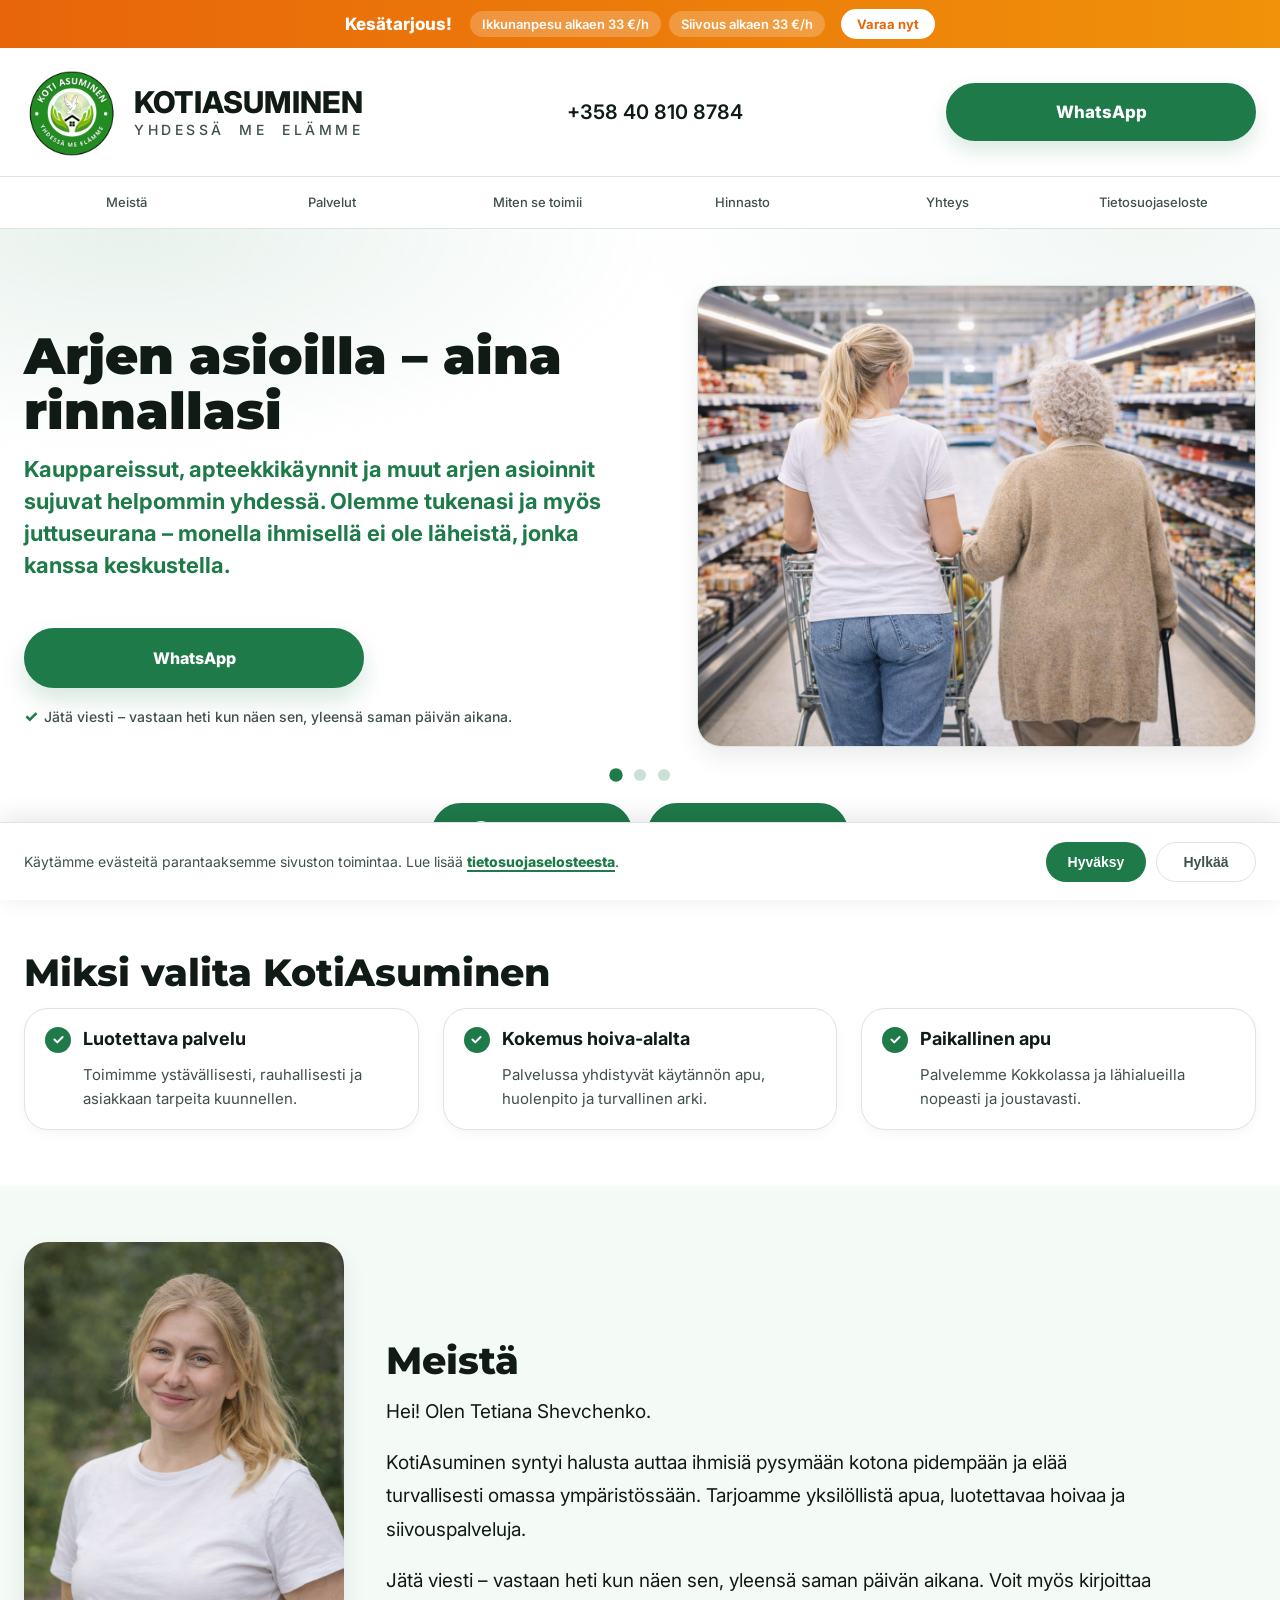
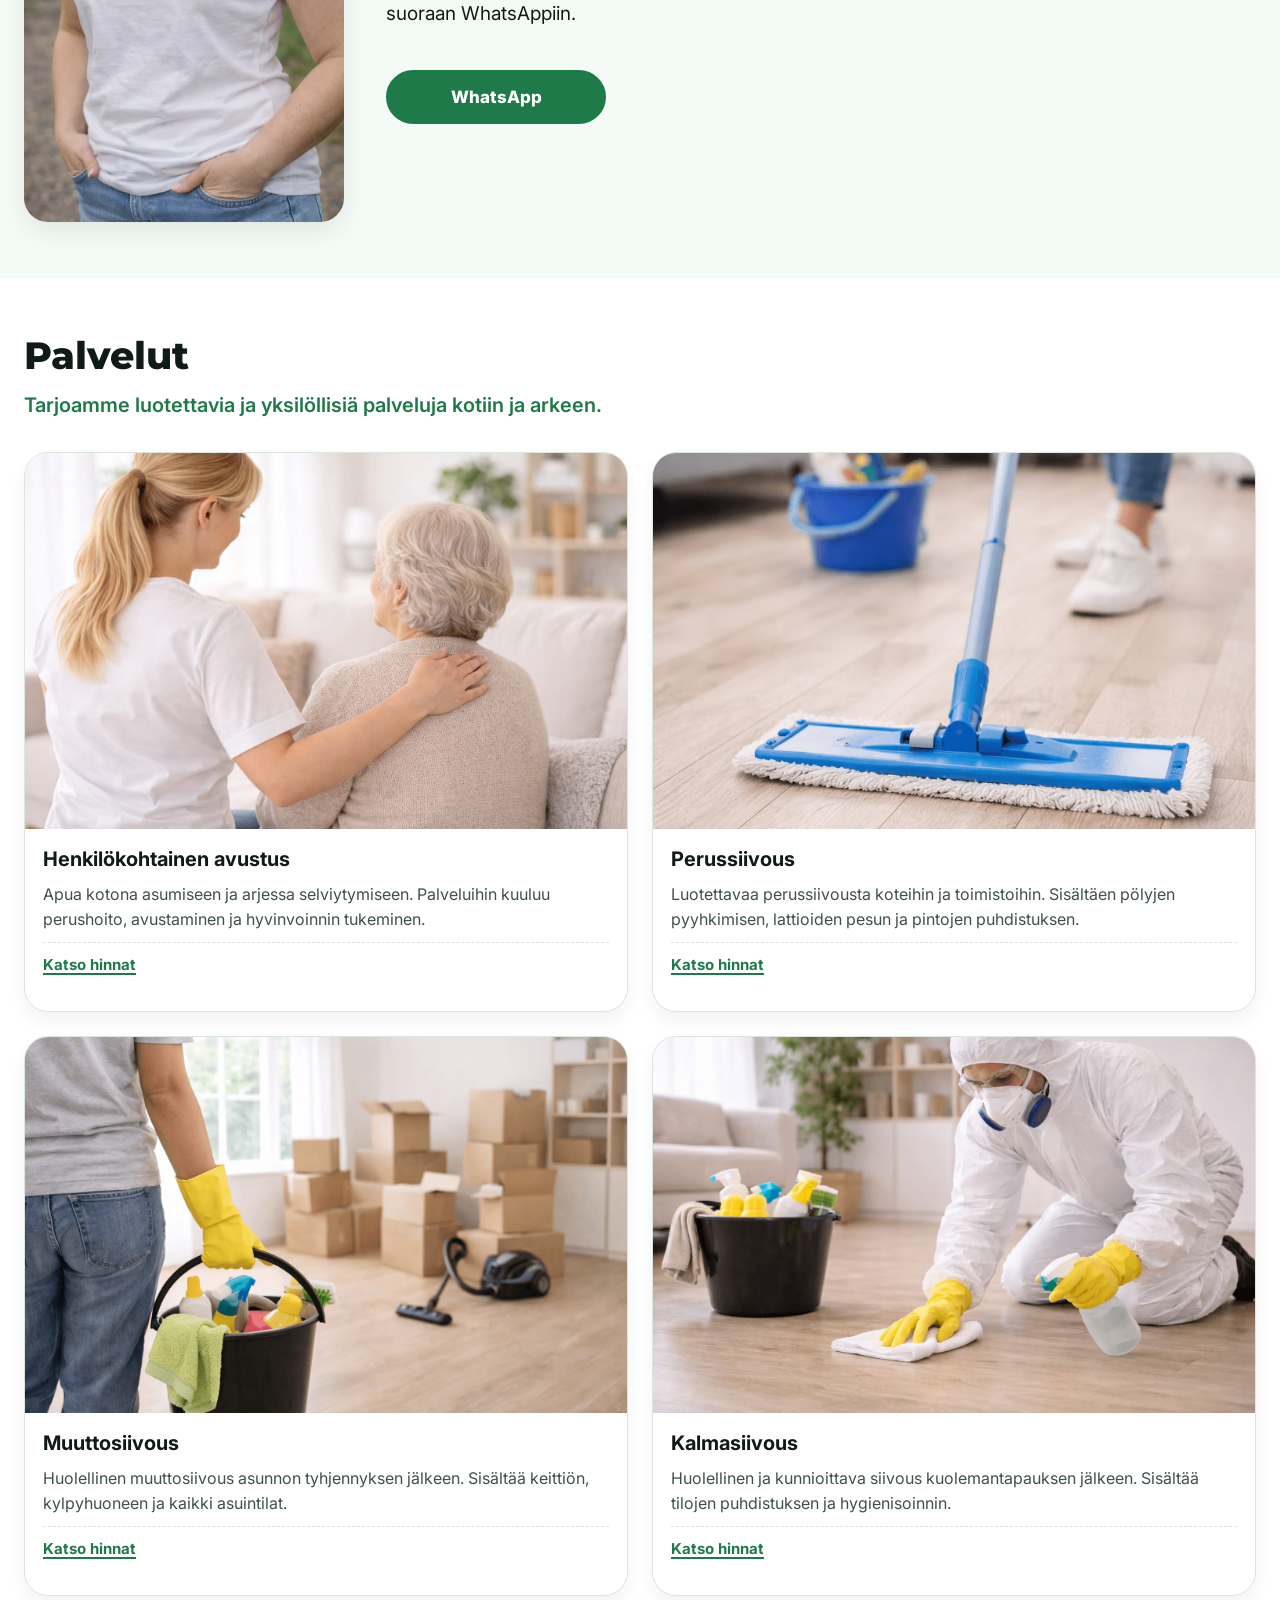
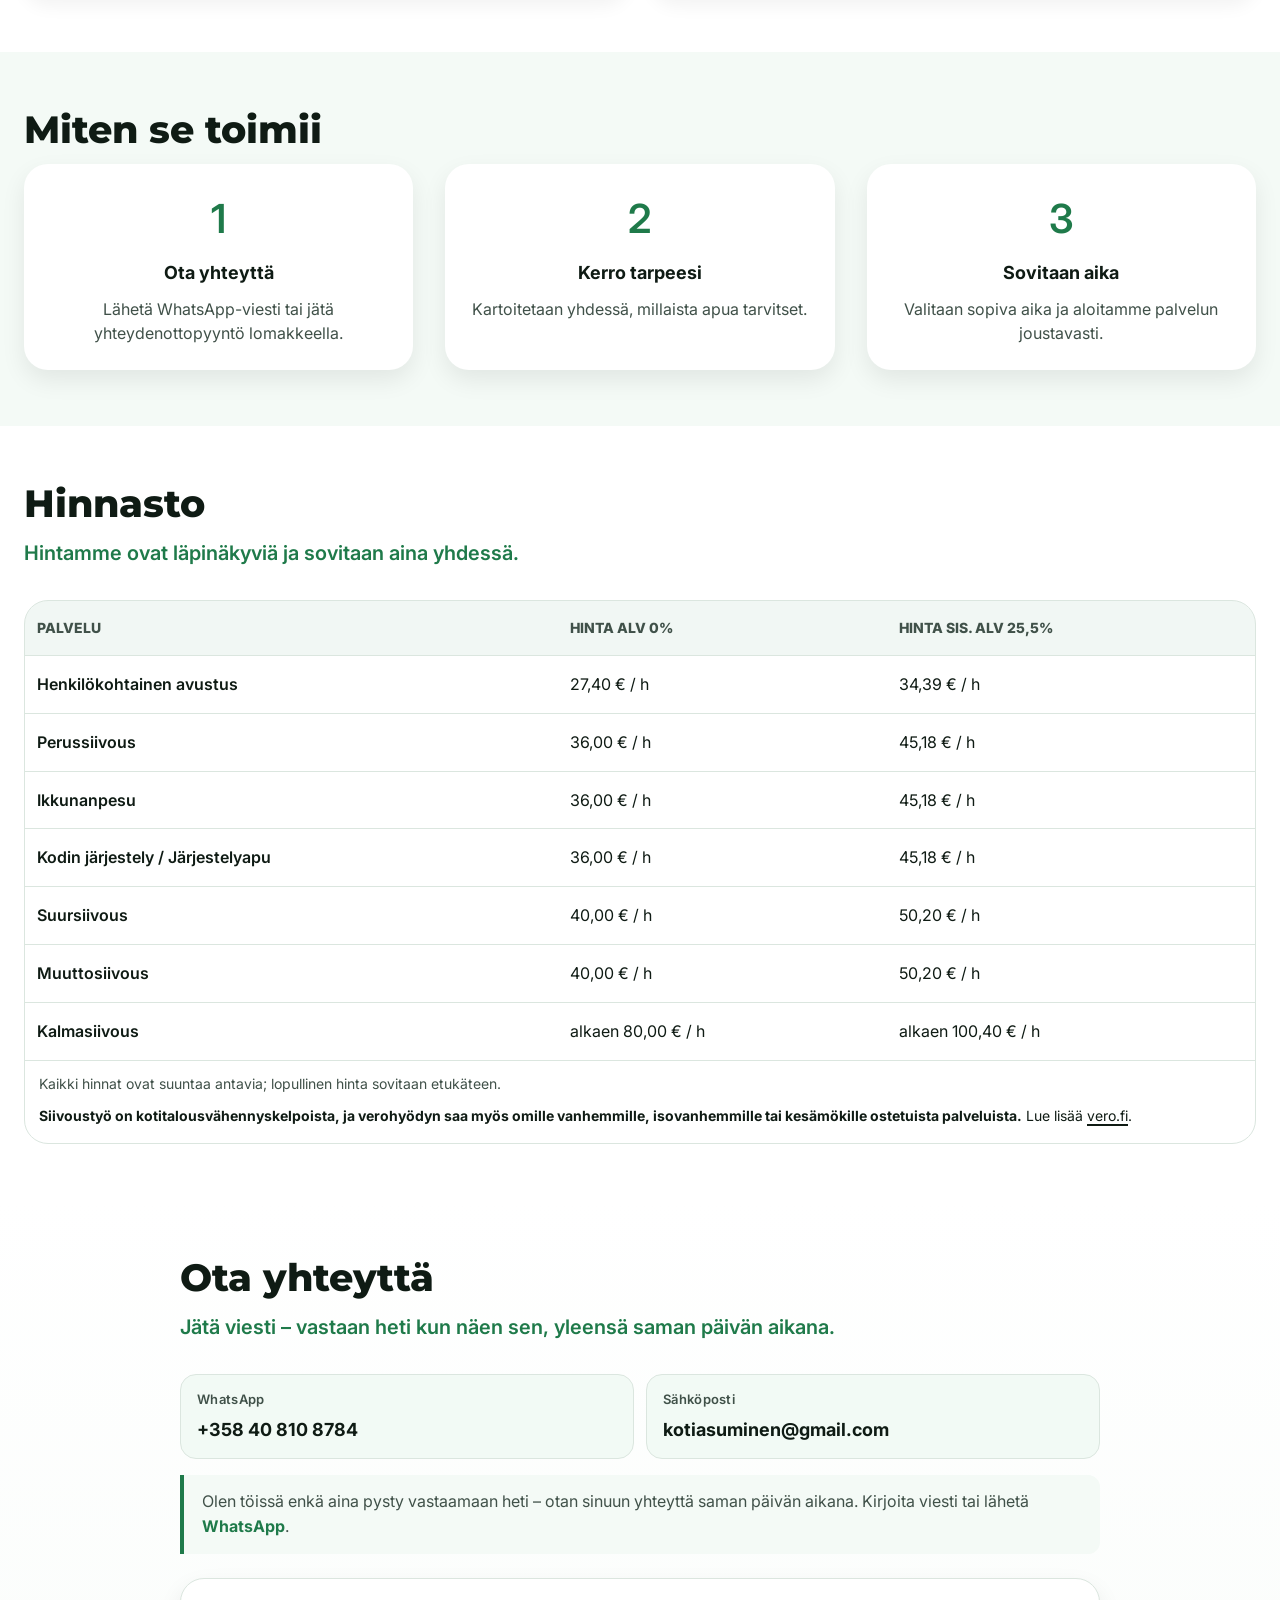
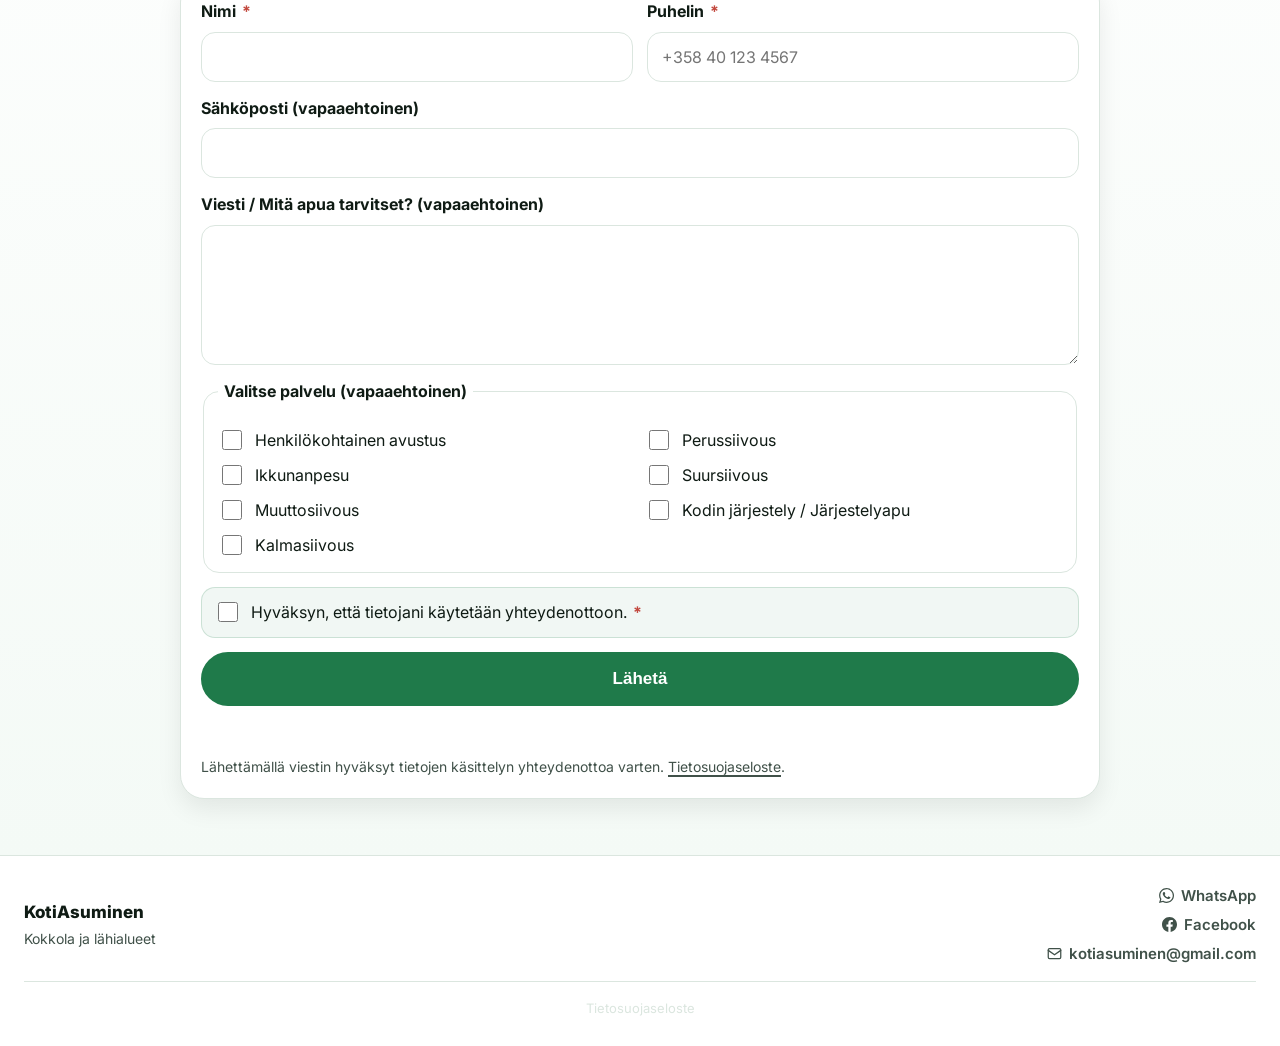
==== index.html @ 7884dc19 "feat: paivitetty etusivu ja hinnasto alv 25.5" ====
<!doctype html>
<html lang="fi">
  <head>
    <meta charset="UTF-8" />
    <meta name="viewport" content="width=device-width, initial-scale=1" />
    <title>KotiAsuminen – Luotettavaa kotiapua Kokkolassa</title>
    <meta name="description" content="KotiAsuminen tarjoaa luotettavaa kotiapua ja siivouspalveluja Kokkolassa ja lähialueilla." />
    <meta property="og:type" content="website" />
    <meta property="og:title" content="KotiAsuminen – Luotettavaa kotiapua Kokkolassa" />
    <meta property="og:description" content="KotiAsuminen tarjoaa luotettavaa kotiapua ja siivouspalveluja Kokkolassa ja lähialueilla." />
    <meta property="og:image" content="https://kotiasuminen.fi/img/hero.jpg" />
    <meta property="og:url" content="https://kotiasuminen.fi/" />
    <meta property="og:locale" content="fi_FI" />
    <meta name="twitter:card" content="summary_large_image" />
    <link rel="icon" href="./img/logo1.png" type="image/png" />
    <link rel="stylesheet" href="./css/style.css" />
  </head>
  <body>

    <!-- TARJOUSBANNEERI: vaihda chip-tekstit kun tarjous muuttuu -->
    <div class="topbar">
  <div class="topbar__text">
    <span class="topbar__title">Kesätarjous!</span>

    <span class="topbar__chip">Ikkunanpesu alkaen 33 €/h</span>
    <span class="topbar__chip">Siivous alkaen 33 €/h</span>
  </div>

  <a class="topbar__cta" href="#yhteys">Varaa nyt</a>
</div>

    <a class="skip-link" href="#main">Siirry sisältöön</a>

    <!-- YLÄTUNNISTE -->
    <header class="header" id="top">
      <div class="header__top">
        <div class="container header__top-inner">
          <a class="brand" href="#top" aria-label="KotiAsuminen – etusivu">
            <img class="brand__logo" src="./img/logo1.png" alt="KotiAsuminen logo" width="96" height="96" loading="eager" />
            <span class="brand__text">
              <span class="brand__name">KOTIASUMINEN</span>
              <span class="brand__tagline">YHDESSÄ ME ELÄMME</span>
            </span>
          </a>
          <a class="header__phone" href="tel:+358408108784">+358 40 810 8784</a>
          <div class="header__top-right">
            <a href="https://wa.me/358408108784" target="_blank" rel="noopener" class="btn btn--primary btn--header-cta">
              WhatsApp
            </a>
            <button class="burger" type="button" aria-label="Avaa valikko" aria-controls="mobileMenu" aria-expanded="false" data-burger>
              <span class="burger__line"></span>
              <span class="burger__line"></span>
              <span class="burger__line"></span>
            </button>
          </div>
        </div>
      </div>
      <div class="header__nav-bar">
        <div class="container">
          <nav class="nav" aria-label="Päävalikko">
            <a class="nav__link" href="#meista">Meistä</a>
            <a class="nav__link" href="#palvelut">Palvelut</a>
            <a class="nav__link" href="#miten">Miten se toimii</a>
            <a class="nav__link" href="#hinnasto">Hinnasto</a>
            <a class="nav__link" href="#yhteys">Yhteys</a>
            <a class="nav__link" href="./privacy.html">Tietosuojaseloste</a>
          </nav>
        </div>
      </div>
    </header>

    <main id="main">

      <!-- HERO -->
      <section class="hero" aria-labelledby="heroTitle">
        <div class="container hero__grid">
          <div class="hero__content">
            <div class="hero__slide is-active" id="slide0">
              <h1 class="hero__title" id="heroTitle">Arjen asioilla – aina rinnallasi</h1>
              <p class="hero__sub">Kauppareissut, apteekkikäynnit ja muut arjen asioinnit sujuvat helpommin yhdessä. Olemme tukenasi ja myös juttuseurana – monella ihmisellä ei ole läheistä, jonka kanssa keskustella.</p>
            </div>
            <div class="hero__slide" id="slide1">
              <h1 class="hero__title">Turvallinen ulkoilu – yhdessä joka askeleella</h1>
              <p class="hero__sub">Kävelylenkit, rollaattoriretket ja pyörätuoliasiointi – autamme sinua pysymään liikkeessä turvallisesti.</p>
            </div>
            <div class="hero__slide" id="slide2">
              <h1 class="hero__title">Puhdas koti tekee arjesta helpompaa</h1>
              <p class="hero__sub">Huolehdimme siivouksesta ja kodinhoidosta, jotta voit keskittyä tärkeimpiin asioihin.</p>
            </div>
            <div class="hero__primaryCta">
              <a href="https://wa.me/358408108784" target="_blank" rel="noopener" class="btn btn--primary btn--hero-main">
                WhatsApp
              </a>
              <p class="hero__note">Jätä viesti – vastaan heti kun näen sen, yleensä saman päivän aikana.</p>
            </div>
          </div>

          <div class="hero__media" aria-hidden="true">
            <div class="hero__img is-active" id="img0" style="background-image:url('./img/hero.jpg')"></div>
            <div class="hero__img" id="img1" style="background-image:url('./img/hero2.jpg')"></div>
            <div class="hero__img" id="img2" style="background-image:url('./img/hero3.jpg')"></div>
          </div>

          <div class="hero__dots" role="group" aria-label="Slidit">
            <button class="hero__dot is-active" data-index="0" aria-label="Slidi 1"></button>
            <button class="hero__dot" data-index="1" aria-label="Slidi 2"></button>
            <button class="hero__dot" data-index="2" aria-label="Slidi 3"></button>
          </div>

          <div class="hero__cta">
            <a class="hero__action" href="https://wa.me/358408108784" target="_blank" rel="noopener">
              <svg class="btn__icon btn__icon--fill" viewBox="0 0 24 24" aria-hidden="true">
                <path d="M20.52 3.48A11.82 11.82 0 0 0 12.07 0C5.5 0 .15 5.35.15 11.92c0 2.1.55 4.14 1.6 5.94L0 24l6.33-1.66a11.9 11.9 0 0 0 5.74 1.47h.01c6.57 0 11.92-5.35 11.92-11.92 0-3.18-1.24-6.17-3.48-8.41ZM12.08 21.8h-.01a9.9 9.9 0 0 1-5.04-1.38l-.36-.21-3.76.99 1-3.66-.23-.38a9.87 9.87 0 0 1-1.52-5.25c0-5.47 4.45-9.92 9.92-9.92 2.65 0 5.14 1.03 7.01 2.9a9.86 9.86 0 0 1 2.91 7.02c0 5.47-4.45 9.92-9.92 9.92Zm5.44-7.43c-.3-.15-1.77-.87-2.05-.97-.27-.1-.47-.15-.67.15-.2.3-.77.97-.94 1.17-.17.2-.35.22-.65.07-.3-.15-1.26-.46-2.4-1.46-.89-.79-1.49-1.77-1.66-2.07-.17-.3-.02-.46.13-.61.13-.13.3-.35.45-.52.15-.17.2-.3.3-.5.1-.2.05-.37-.02-.52-.08-.15-.67-1.62-.92-2.22-.24-.58-.49-.5-.67-.5h-.57c-.2 0-.52.08-.79.38-.27.3-1.04 1.02-1.04 2.49s1.07 2.88 1.22 3.08c.15.2 2.1 3.2 5.09 4.49.71.31 1.27.49 1.71.63.72.23 1.37.2 1.88.12.57-.08 1.77-.72 2.02-1.41.25-.69.25-1.29.17-1.41-.07-.12-.27-.2-.57-.35Z"/>
              </svg>
              WhatsApp
            </a>
            <a class="hero__action hero__action--solid" href="#yhteys">
              <svg class="btn__icon" viewBox="0 0 24 24" aria-hidden="true">
                <path d="M22 2 11 13"></path>
                <path d="M22 2 15 22 11 13 2 9l20-7z"></path>
              </svg>
              Lähetä viesti
            </a>
          </div>
        </div>
      </section>

      <!-- MIKSI VALITA -->
      <section class="benefits" aria-labelledby="benefitsTitle">
        <div class="container">
          <h2 class="section-title" id="benefitsTitle">Miksi valita KotiAsuminen</h2>
          <div class="benefits__grid">
            <article class="benefitCard">
              <div class="benefitCard__titleRow">
                <div class="benefitCard__check" aria-hidden="true"><svg viewBox="0 0 16 16" fill="none"><path d="M3 8l3.5 3.5L13 5" stroke="#fff" stroke-width="2.5" stroke-linecap="round" stroke-linejoin="round"/></svg></div>
                <h3 class="benefitCard__title">Luotettava palvelu</h3>
              </div>
              <p class="benefitCard__text">Toimimme ystävällisesti, rauhallisesti ja asiakkaan tarpeita kuunnellen.</p>
            </article>
            <article class="benefitCard">
              <div class="benefitCard__titleRow">
                <div class="benefitCard__check" aria-hidden="true"><svg viewBox="0 0 16 16" fill="none"><path d="M3 8l3.5 3.5L13 5" stroke="#fff" stroke-width="2.5" stroke-linecap="round" stroke-linejoin="round"/></svg></div>
                <h3 class="benefitCard__title">Kokemus hoiva-alalta</h3>
              </div>
              <p class="benefitCard__text">Palvelussa yhdistyvät käytännön apu, huolenpito ja turvallinen arki.</p>
            </article>
            <article class="benefitCard">
              <div class="benefitCard__titleRow">
                <div class="benefitCard__check" aria-hidden="true"><svg viewBox="0 0 16 16" fill="none"><path d="M3 8l3.5 3.5L13 5" stroke="#fff" stroke-width="2.5" stroke-linecap="round" stroke-linejoin="round"/></svg></div>
                <h3 class="benefitCard__title">Paikallinen apu</h3>
              </div>
              <p class="benefitCard__text">Palvelemme Kokkolassa ja lähialueilla nopeasti ja joustavasti.</p>
            </article>
          </div>
        </div>
      </section>

      <!-- MEISTÄ -->
      <section class="about" id="meista" aria-labelledby="aboutTitle">
        <div class="container about__grid">
          <div class="about__media" aria-hidden="true">
            <img src="./img/foto.png" alt="Tetiana Shevchenko" loading="lazy" />
          </div>
          <div class="about__content">
            <h2 class="section-title" id="aboutTitle">Meistä</h2>
            <p>Hei! Olen Tetiana Shevchenko.</p>
            <p>KotiAsuminen syntyi halusta auttaa ihmisiä pysymään kotona pidempään ja elää turvallisesti omassa ympäristössään. Tarjoamme yksilöllistä apua, luotettavaa hoivaa ja siivouspalveluja.</p>
            <p>Jätä viesti – vastaan heti kun näen sen, yleensä saman päivän aikana. Voit myös kirjoittaa suoraan WhatsAppiin.</p>
            <div class="about__cta">
              <a class="btn btn--primary btn--lg" href="https://wa.me/358408108784" target="_blank" rel="noopener">WhatsApp</a>
            </div>
          </div>
        </div>
      </section>

      <!-- PALVELUT -->
      <section class="services" id="palvelut" aria-labelledby="servicesTitle">
        <div class="container">
          <h2 class="section-title" id="servicesTitle">Palvelut</h2>
          <p class="section-subtitle">Tarjoamme luotettavia ja yksilöllisiä palveluja kotiin ja arkeen.</p>
          <div class="services__grid">
            <article class="serviceCard">
              <div class="serviceCard__media"><img src="./img/hoitotyo.jpg" alt="Henkilökohtainen avustus" loading="lazy" /></div>
              <div class="serviceCard__body">
                <h3 class="serviceCard__title">Henkilökohtainen avustus</h3>
                <p class="serviceCard__text">Apua kotona asumiseen ja arjessa selviytymiseen. Palveluihin kuuluu perushoito, avustaminen ja hyvinvoinnin tukeminen.</p>
                <p class="serviceCard__price"><a href="#hinnasto">Katso hinnat</a></p>
              </div>
            </article>
            <article class="serviceCard">
              <div class="serviceCard__media"><img src="./img/kotiapu.jpg" alt="Perussiivous" loading="lazy" /></div>
              <div class="serviceCard__body">
                <h3 class="serviceCard__title">Perussiivous</h3>
                <p class="serviceCard__text">Luotettavaa perussiivousta koteihin ja toimistoihin. Sisältäen pölyjen pyyhkimisen, lattioiden pesun ja pintojen puhdistuksen.</p>
                <p class="serviceCard__price"><a href="#hinnasto">Katso hinnat</a></p>
              </div>
            </article>
            <article class="serviceCard">
              <div class="serviceCard__media"><img src="./img/muuttosiivous.jpg" alt="Muuttosiivous" loading="lazy" /></div>
              <div class="serviceCard__body">
                <h3 class="serviceCard__title">Muuttosiivous</h3>
                <p class="serviceCard__text">Huolellinen muuttosiivous asunnon tyhjennyksen jälkeen. Sisältää keittiön, kylpyhuoneen ja kaikki asuintilat.</p>
                <p class="serviceCard__price"><a href="#hinnasto">Katso hinnat</a></p>
              </div>
            </article>
            <article class="serviceCard">
              <div class="serviceCard__media"><img src="./img/kalmasiivous.jpg" alt="Kalmasiivous" loading="lazy" /></div>
              <div class="serviceCard__body">
                <h3 class="serviceCard__title">Kalmasiivous</h3>
                <p class="serviceCard__text">Huolellinen ja kunnioittava siivous kuolemantapauksen jälkeen. Sisältää tilojen puhdistuksen ja hygienisoinnin.</p>
                <p class="serviceCard__price"><a href="#hinnasto">Katso hinnat</a></p>
              </div>
            </article>
          </div>



        </div>
      </section>

      <!-- MITEN SE TOIMII -->
      <section class="steps" id="miten" aria-labelledby="stepsTitle">
        <div class="container">
          <h2 class="section-title" id="stepsTitle">Miten se toimii</h2>
          <div class="steps__grid">
            <div class="step">
              <div class="step__number">1</div>
              <h3 class="step__title">Ota yhteyttä</h3>
              <p class="step__text">Lähetä WhatsApp-viesti tai jätä yhteydenottopyyntö lomakkeella.</p>
            </div>
            <div class="step">
              <div class="step__number">2</div>
              <h3 class="step__title">Kerro tarpeesi</h3>
              <p class="step__text">Kartoitetaan yhdessä, millaista apua tarvitset.</p>
            </div>
            <div class="step">
              <div class="step__number">3</div>
              <h3 class="step__title">Sovitaan aika</h3>
              <p class="step__text">Valitaan sopiva aika ja aloitamme palvelun joustavasti.</p>
            </div>
          </div>
        </div>
      </section>

      <!-- HINNASTO -->
      <section class="pricing" id="hinnasto" aria-labelledby="pricingTitle">
        <div class="container">
          <h2 class="section-title" id="pricingTitle">Hinnasto</h2>
          <p class="section-subtitle">Hintamme ovat läpinäkyviä ja sovitaan aina yhdessä.</p>
          <div class="pricing__tableWrap">
            <table class="pricing__table">
              <thead>
                <tr>
                  <th>Palvelu</th>
                  <th>Hinta alv 0%</th>
                  <th>Hinta sis. alv 25,5%</th>
                </tr>
              </thead>
              <tbody>
                <tr><td>Henkilökohtainen avustus</td><td>27,40 € / h</td><td>34,39 € / h</td></tr>
                <tr><td>Perussiivous</td><td>36,00 € / h</td><td>45,18 € / h</td></tr>
                <tr><td>Ikkunanpesu</td><td>36,00 € / h</td><td>45,18 € / h</td></tr>
                <tr><td>Kodin järjestely / Järjestelyapu</td><td>36,00 € / h</td><td>45,18 € / h</td></tr>
                <tr><td>Suursiivous</td><td>40,00 € / h</td><td>50,20 € / h</td></tr>
                <tr><td>Muuttosiivous</td><td>40,00 € / h</td><td>50,20 € / h</td></tr>
                
                <tr><td>Kalmasiivous</td><td>alkaen 80,00 € / h</td><td>alkaen 100,40 € / h</td></tr>
              </tbody>
            </table>
            <p class="pricing__note">Kaikki hinnat ovat suuntaa antavia; lopullinen hinta sovitaan etukäteen.</p>
            <p class="pricing__tax">
              <strong>Siivoustyö on kotitalousvähennyskelpoista, ja verohyödyn saa myös omille vanhemmille, isovanhemmille tai kesämökille ostetuista palveluista.</strong>
              Lue lisää <a href="https://www.vero.fi/henkiloasiakkaat/vahennykset/kotitalousvahennys/" target="_blank" rel="noopener">vero.fi</a>.
            </p>
          </div>
        </div>
      </section>

      <!-- OTA YHTEYTTÄ -->
      <section class="contact" id="yhteys" aria-labelledby="contactTitle">
        <div class="container">
          <div class="contact__wrap">
            <header class="contact__header">
              <h2 class="section-title" id="contactTitle">Ota yhteyttä</h2>
              <p class="section-subtitle">Jätä viesti – vastaan heti kun näen sen, yleensä saman päivän aikana.</p>
              <div class="contact__quick">
                <a class="contactChip" href="https://wa.me/358408108784" target="_blank" rel="noopener">
                  <span class="contactChip__label">WhatsApp</span>
                  <span class="contactChip__value">+358 40 810 8784</span>
                </a>
                <a class="contactChip" href="mailto:kotiasuminen@gmail.com">
                  <span class="contactChip__label">Sähköposti</span>
                  <span class="contactChip__value">kotiasuminen@gmail.com</span>
                </a>
              </div>
              <p class="contact__notice">
                Olen töissä enkä aina pysty vastaamaan heti – otan sinuun yhteyttä saman päivän aikana.
                Kirjoita viesti tai lähetä <a href="https://wa.me/358408108784">WhatsApp</a>.
              </p>
            </header>
            <form class="form" id="contactForm" novalidate>
              <div class="form__grid">
                <div class="field">
                  <label class="field__label" for="name">Nimi <span class="required" aria-hidden="true">*</span></label>
                  <input class="field__input" id="name" name="name" type="text" autocomplete="name" required />
                </div>
                <div class="field">
                  <label class="field__label" for="phone">Puhelin <span class="required" aria-hidden="true">*</span></label>
                  <input class="field__input" id="phone" name="phone" type="tel" inputmode="tel" autocomplete="tel" placeholder="+358 40 123 4567" maxlength="16" pattern="^\+?[0-9 ]{7,16}$" required />
                </div>
                <div class="field field--full">
                  <label class="field__label" for="email">Sähköposti (vapaaehtoinen)</label>
                  <input class="field__input" id="email" name="email" type="email" autocomplete="email" />
                </div>
                <div class="field field--full">
                  <label class="field__label" for="message">Viesti / Mitä apua tarvitset? (vapaaehtoinen)</label>
                  <textarea class="field__textarea" id="message" name="message" rows="5"></textarea>
                </div>
                <fieldset class="fieldset field--full">
                  <legend class="fieldset__legend">Valitse palvelu (vapaaehtoinen)</legend>
                  <div class="checks">
                    <label class="check"><input class="check__input" type="checkbox" name="services" value="Henkilökohtainen avustus" /><span class="check__text">Henkilökohtainen avustus</span></label>
                    <label class="check"><input class="check__input" type="checkbox" name="services" value="Perussiivous" /><span class="check__text">Perussiivous</span></label>
                    <label class="check"><input class="check__input" type="checkbox" name="services" value="Ikkunanpesu" /><span class="check__text">Ikkunanpesu</span></label>
                    <label class="check"><input class="check__input" type="checkbox" name="services" value="Suursiivous" /><span class="check__text">Suursiivous</span></label>
                    <label class="check"><input class="check__input" type="checkbox" name="services" value="Muuttosiivous" /><span class="check__text">Muuttosiivous</span></label>
                    <label class="check"><input class="check__input" type="checkbox" name="services" value="Kodin järjestely / Järjestelyapu" /><span class="check__text">Kodin järjestely / Järjestelyapu</span></label>
                    <label class="check"><input class="check__input" type="checkbox" name="services" value="Kalmasiivous" /><span class="check__text">Kalmasiivous</span></label>
                  </div>
                </fieldset>
                <div class="field field--full">
                  <label class="check check--gdpr">
                    <input class="check__input" type="checkbox" name="gdpr" required />
                    <span class="check__text">Hyväksyn, että tietojani käytetään yhteydenottoon. <span class="required" aria-hidden="true">*</span></span>
                  </label>
                </div>
              </div>
              <button class="btn btn--primary btn--lg form__submit" id="submitBtn" type="submit">Lähetä</button>
              <p class="form__status" id="formStatus" role="status" aria-live="polite"></p>
              <p class="form__privacy">Lähettämällä viestin hyväksyt tietojen käsittelyn yhteydenottoa varten. <a href="./privacy.html">Tietosuojaseloste</a>.</p>
            </form>
          </div>
        </div>
      </section>
    </main>

    <!-- FOOTER -->
    <footer class="footer">
      <div class="container footer__inner">
        <div class="footer__brand">
          <strong>KotiAsuminen</strong>
          <span>Kokkola ja lähialueet</span>
        </div>
        <div class="footer__links">
          <!-- 1. WHATSAPP -->
          <a href="https://wa.me/358408108784" target="_blank" rel="noopener">
            <svg viewBox="0 0 24 24" fill="currentColor" aria-hidden="true"><path d="M20.52 3.48A11.82 11.82 0 0 0 12.07 0C5.5 0 .15 5.35.15 11.92c0 2.1.55 4.14 1.6 5.94L0 24l6.33-1.66a11.9 11.9 0 0 0 5.74 1.47h.01c6.57 0 11.92-5.35 11.92-11.92 0-3.18-1.24-6.17-3.48-8.41ZM12.08 21.8h-.01a9.9 9.9 0 0 1-5.04-1.38l-.36-.21-3.76.99 1-3.66-.23-.38a9.87 9.87 0 0 1-1.52-5.25c0-5.47 4.45-9.92 9.92-9.92 2.65 0 5.14 1.03 7.01 2.9a9.86 9.86 0 0 1 2.91 7.02c0 5.47-4.45 9.92-9.92 9.92Zm5.44-7.43c-.3-.15-1.77-.87-2.05-.97-.27-.1-.47-.15-.67.15-.2.3-.77.97-.94 1.17-.17.2-.35.22-.65.07-.3-.15-1.26-.46-2.4-1.46-.89-.79-1.49-1.77-1.66-2.07-.17-.3-.02-.46.13-.61.13-.13.3-.35.45-.52.15-.17.2-.3.3-.5.1-.2.05-.37-.02-.52-.08-.15-.67-1.62-.92-2.22-.24-.58-.49-.5-.67-.5h-.57c-.2 0-.52.08-.79.38-.27.3-1.04 1.02-1.04 2.49s1.07 2.88 1.22 3.08c.15.2 2.1 3.2 5.09 4.49.71.31 1.27.49 1.71.63.72.23 1.37.2 1.88.12.57-.08 1.77-.72 2.02-1.41.25-.69.25-1.29.17-1.41-.07-.12-.27-.2-.57-.35Z"/></svg>
            WhatsApp
          </a>
          
          <!-- 2. FACEBOOK -->
          <a href="https://www.facebook.com/profile.php?id=61585007353781" target="_blank" rel="noopener">
            <svg viewBox="0 0 24 24" fill="currentColor" aria-hidden="true"><path d="M24 12.073c0-6.627-5.373-12-12-12s-12 5.373-12 12c0 5.99 4.388 10.954 10.125 11.854v-8.385H7.078v-3.47h3.047V9.43c0-3.007 1.792-4.669 4.533-4.669 1.312 0 2.686.235 2.686.235v2.953H15.83c-1.491 0-1.956.925-1.956 1.874v2.25h3.328l-.532 3.47h-2.796v8.385C19.612 23.027 24 18.062 24 12.073z"/></svg>
            Facebook
          </a>

          <!-- 3. EMAIL -->
          <a href="mailto:kotiasuminen@gmail.com">
            <svg viewBox="0 0 24 24" fill="none" stroke="currentColor" stroke-width="2" stroke-linecap="round" stroke-linejoin="round" aria-hidden="true"><rect x="2" y="4" width="20" height="16" rx="2"/><path d="m22 7-10 7L2 7"/></svg>
            kotiasuminen@gmail.com
          </a>
        </div>
        <a href="./privacy.html" class="footer__privacy">Tietosuojaseloste</a>
      </div>
      
    </footer>

    <!-- MOBIILIVALIKKO -->
    <div class="mobileMenu" id="mobileMenu" aria-hidden="true" data-menu>
      <div class="mobileMenu__backdrop" data-menu-close></div>
      <div class="mobileMenu__panel" role="dialog" aria-modal="true" aria-label="Valikko">
        <div class="mobileMenu__top">
          <a class="mobileMenu__brand" href="#top" data-menu-close aria-label="KotiAsuminen">
            <img class="mobileMenu__logo" src="./img/logo1.png" alt="KotiAsuminen logo" width="64" height="64" />
          </a>
          <button class="mobileMenu__close" type="button" data-menu-close aria-label="Sulje valikko">×</button>
        </div>
        <p class="mobileMenu__intro">Valitse kohta tai ota meihin yhteyttä.</p>
        <nav class="mobileMenu__nav" aria-label="Mobiilivalikko">
          <a class="mobileMenu__link" href="#meista" data-menu-close>Meistä</a>
          <a class="mobileMenu__link" href="#palvelut" data-menu-close>Palvelut</a>
          <a class="mobileMenu__link" href="#miten" data-menu-close>Miten se toimii</a>
          <a class="mobileMenu__link" href="#hinnasto" data-menu-close>Hinnasto</a>
          <a class="mobileMenu__link" href="#yhteys" data-menu-close>Yhteys</a>
          <a class="mobileMenu__link" href="./privacy.html" data-menu-close>Tietosuojaseloste</a>
        </nav>
        <a href="https://wa.me/358408108784" target="_blank" rel="noopener" class="mobileMenu__cta">WhatsApp</a>
        <div class="mobileMenu__quickActions">
          <a class="mobileQuickLink" href="https://wa.me/358408108784" target="_blank" rel="noopener" aria-label="WhatsApp">
            <svg viewBox="0 0 24 24" aria-hidden="true"><path d="M20.52 3.48A11.82 11.82 0 0 0 12.07 0C5.5 0 .15 5.35.15 11.92c0 2.1.55 4.14 1.6 5.94L0 24l6.33-1.66a11.9 11.9 0 0 0 5.74 1.47h.01c6.57 0 11.92-5.35 11.92-11.92 0-3.18-1.24-6.17-3.48-8.41ZM12.08 21.8h-.01a9.9 9.9 0 0 1-5.04-1.38l-.36-.21-3.76.99 1-3.66-.23-.38a9.87 9.87 0 0 1-1.52-5.25c0-5.47 4.45-9.92 9.92-9.92 2.65 0 5.14 1.03 7.01 2.9a9.86 9.86 0 0 1 2.91 7.02c0 5.47-4.45 9.92-9.92 9.92Zm5.44-7.43c-.3-.15-1.77-.87-2.05-.97-.27-.1-.47-.15-.67.15-.2.3-.77.97-.94 1.17-.17.2-.35.22-.65.07-.3-.15-1.26-.46-2.4-1.46-.89-.79-1.49-1.77-1.66-2.07-.17-.3-.02-.46.13-.61.13-.13.3-.35.45-.52.15-.17.2-.3.3-.5.1-.2.05-.37-.02-.52-.08-.15-.67-1.62-.92-2.22-.24-.58-.49-.5-.67-.5h-.57c-.2 0-.52.08-.79.38-.27.3-1.04 1.02-1.04 2.49s1.07 2.88 1.22 3.08c.15.2 2.1 3.2 5.09 4.49.71.31 1.27.49 1.71.63.72.23 1.37.2 1.88.12.57-.08 1.77-.72 2.02-1.41.25-.69.25-1.29.17-1.41-.07-.12-.27-.2-.57-.35Z"/></svg>
            <span>WhatsApp</span>
          </a>
          <a class="mobileQuickLink" href="#yhteys" data-menu-close aria-label="Viesti">
            <svg viewBox="0 0 24 24" aria-hidden="true"><path d="M22 2 11 13"></path><path d="M22 2 15 22 11 13 2 9l20-7z"></path></svg>
            <span>Viesti</span>
          </a>
        </div>
      </div>
    </div>

    <!-- KIITOS-MODAALI -->
    <div class="modal" id="successModal" aria-hidden="true">
      <div class="modal__backdrop" data-close></div>
      <div class="modal__dialog" role="dialog" aria-modal="true" aria-labelledby="successTitle">
        <button class="modal__close" type="button" data-close aria-label="Sulje">×</button>
        <h3 class="modal__title" id="successTitle">Kiitos!</h3>
        <p class="modal__text">Otamme yhteyttä pian. Voit sulkea tämän ikkunan tai palata sivun alkuun.</p>
        <div class="modal__actions">
          <button class="btn" type="button" data-close>Sulje</button>
        </div>
      </div>
    </div>

    <!-- EVÄSTEBANNERI -->
    <div class="cookieBanner" id="cookieBanner" role="region" aria-label="Evästeet">
      <div class="cookieBanner__inner">
        <p class="cookieBanner__text">Käytämme evästeitä parantaaksemme sivuston toimintaa. Lue lisää <a href="./privacy.html">tietosuojaselosteesta</a>.</p>
        <div class="cookieBanner__actions">
          <button class="cookieBanner__accept" id="cookieAccept">Hyväksy</button>
          <button class="cookieBanner__decline" id="cookieDecline">Hylkää</button>
        </div>
      </div>
    </div>

    <script src="./js/app.js"></script>
  </body>
</html>
---- css/style.css ----
/* ================================================
   Google Fonts: Inter (body) + Montserrat (otsikot)
   Inter: normaalit tekstit, napit, navigaatio
   Montserrat: h1-h2 otsikot
================================================ */
@import url("https://fonts.googleapis.com/css2?family=Inter:wght@400;500;600;700;800;900&family=Montserrat:wght@600;700;800;900&display=swap");

/* ================================================
   CSS-MUUTTUJAT (Design tokens)
   Värit, tilat, varjot ja koot yhteen paikkaan.
   Muuta tästä → päivittyy kaikkialle.
================================================ */
:root {
  --bg: #ffffff;
  --text: #0f1b14;
  --muted: #405149;
  --accent: #1f7a4a;       /* Pääväri: vihreä */
  --accent-2: #155a38;     /* Tumma vihreä: hover-tila */
  --border: #dbe6df;
  --card: #ffffff;
  --soft: #f4faf6;         /* Vaalea taustasävy osioille */
  --shadow: 0 10px 24px rgba(0, 0, 0, 0.08);
  --radius: 18px;
  --radius-lg: 24px;
  --container: 1240px;     /* Maksimileveys sisällölle */
  --gutter: 24px;          /* Sivumarginaali */
  --space-1: 8px;
  --space-2: 12px;
  --space-3: 16px;
  --space-4: 24px;
  --space-5: 32px;
  --space-6: 56px;         /* Osioiden välinen tila */
  --focus: 3px solid rgba(31, 122, 74, 0.35);
}

/* Pienillä näytöillä pienemmät marginaalit */
@media (max-width: 520px) {
  :root {
    --gutter: 16px;
    --space-6: 44px;
  }
}

/* ================================================
   PERUSTYYLIT
================================================ */
*,
*::before,
*::after {
  box-sizing: border-box;
}

html {
  scroll-behavior: smooth; /* Pehmeä vieritys ankkurilinkeissä */
}

/* ================================================
   TYPOGRAFIAJÄRJESTELMÄ
   Body: Inter
   h1-h2: Montserrat (pääotsikot)
   h3-h6: Inter bold (kortit, alaotsikot)

   Koot:
   h1 hero:    clamp(30px, 4vw, 56px) / 900
   h2 osio:    clamp(26px, 3vw, 40px) / 800
   h3 kortti:  18-20px / 700
   alaotsikko: clamp(16px, 2vw, 22px) / 600
   teksti:     16px / 400
   pieni:      14px / 400
   nav:        13-15px / 600
================================================ */
body {
  margin: 0;
  font-family:
    "Inter", ui-sans-serif, system-ui, -apple-system,
    "Segoe UI", Roboto, Arial, sans-serif;
  background: var(--bg);
  color: var(--text);
  font-size: 16px;
  line-height: 1.55;
  overflow-x: hidden;
}

/* Pääotsikot: Montserrat */
h1,
h2 {
  font-family:
    "Montserrat", ui-sans-serif, system-ui, -apple-system,
    "Segoe UI", Roboto, Arial, sans-serif;
  font-weight: 800;
  line-height: 1.15;
}

/* Alaotsikot: Inter bold */
h3,
h4,
h5,
h6 {
  font-family:
    "Inter", ui-sans-serif, system-ui, -apple-system,
    "Segoe UI", Roboto, Arial, sans-serif;
  font-weight: 700;
  line-height: 1.25;
}

img {
  max-width: 100%;
  height: auto;
  display: block;
}

a {
  color: inherit;
  text-decoration-thickness: 2px;
  text-underline-offset: 3px;
}

/* Sisältöalue: maksimileveys + automaattiset marginaalit */
.container {
  width: min(var(--container), calc(100% - (var(--gutter) * 2)));
  margin-inline: auto;
}

/* Estää sivun vierittämisen kun modaali on auki */
body.no-scroll {
  overflow: hidden;
}

/* Saavutettavuus: näppäimistöhyppy pääsisältöön */
.skip-link {
  position: absolute;
  left: -999px;
  top: 8px;
  background: var(--bg);
  border: 2px solid var(--accent);
  padding: 10px 12px;
  border-radius: 12px;
  z-index: 999999;
}

.skip-link:focus {
  left: 12px;
  outline: var(--focus);
}

/* Fokustyyli näppäimistökäyttäjille */
:focus-visible {
  outline: var(--focus);
  outline-offset: 3px;
  border-radius: 10px;
}

/* ================================================
   NAPIT (BUTTONS)
   .btn = vihreä pyöreä nappi
   .btn--lg = isompi versio
   .btn--header-cta = ylätunnisteessa oleva nappi
================================================ */
.btn {
  display: inline-flex;
  align-items: center;
  justify-content: center;
  gap: 10px;
  min-height: 54px;
  min-width: 220px;
  padding: 14px 24px;
  border-radius: 999px;
  border: 2px solid var(--accent);
  background: var(--accent);
  color: #fff;
  font-weight: 800;
  font-size: 16px;
  line-height: 1;
  text-decoration: none;
  cursor: pointer;
  user-select: none;
  white-space: nowrap;
  transition:
    transform 120ms ease,
    background 120ms ease,
    border-color 120ms ease,
    color 120ms ease,
    box-shadow 120ms ease;
}

.btn:hover {
  background: var(--accent-2);
  border-color: var(--accent-2);
  color: #fff;
}

.btn:active {
  transform: translateY(1px);
}

.btn--lg {
  min-height: 54px;
  min-width: 220px;
  padding: 14px 24px;
  font-size: 17px;
}

/* Napissa oleva ikoni */
.btn__icon {
  width: 22px;
  height: 22px;
  flex: 0 0 22px;
  display: block;
  stroke: currentColor;
  fill: none;
  stroke-width: 2;
  stroke-linecap: round;
  stroke-linejoin: round;
}

/* Täytetty ikoni (esim. WhatsApp) */
.btn__icon--fill {
  fill: currentColor;
  stroke: none;
}

/* Pakollinen kenttä -merkki (*) */
.required {
  color: #c2473d;
  margin-left: 2px;
  font-weight: 700;
}

/* ================================================
   YLÄTUNNISTE (HEADER)
   Kiinteä palkki sivun yläreunassa (sticky).
   Katoaa mobiilissa: nav, puhelin, cta-nappi
================================================ */
.header {
  position: sticky;
  top: 0;
  z-index: 500;
  background: #fff;
  border-bottom: 1px solid var(--border);
}

.header__top {
  border-bottom: 1px solid var(--border);
}

.header__top-inner {
  display: flex;
  align-items: center;
  justify-content: space-between;
  padding: 16px 0;
  gap: 24px;
}

/* Brändi: logo + nimi + tagline */
.brand {
  display: inline-flex;
  align-items: center;
  gap: 14px;
  text-decoration: none;
  min-width: 0;
}

.brand__logo {
  width: 96px;
  height: 96px;
  object-fit: contain;
  flex: 0 0 auto;
}

.brand__text {
  display: inline-flex;
  flex-direction: column;
  justify-content: center;
  line-height: 1.02;
  min-width: 0;
}

.brand__name {
  font-size: 30px;
  font-weight: 800;
  letter-spacing: 0.2px;
  line-height: 1;
  white-space: nowrap;
  color: var(--text);
}

/* Tagline venytetään logon leveydelle */
.brand__tagline {
  display: block;
  margin-top: 6px;
  font-size: 14px;
  font-weight: 500;
  letter-spacing: 0.25em;
  text-transform: uppercase;
  color: var(--muted);
  white-space: nowrap;
  text-align: justify;
  text-align-last: justify;
  width: 100%;
}

/* Puhelinnumero keskellä ylätunnistetta */
.header__phone {
  flex: 1;
  display: flex;
  align-items: center;
  justify-content: center;
  font-size: 20px;
  font-weight: 600;
  color: var(--text);
  text-decoration: none;
  line-height: 1;
  white-space: nowrap;
}

.header__phone:hover {
  color: var(--accent);
}

.header__top-right {
  display: flex;
  align-items: center;
  gap: 14px;
  flex-shrink: 0;
}

/* Soittopyyntö-nappi ylätunnisteessa */
.btn--header-cta {
  min-width: 310px;
  min-height: 58px;
  padding: 16px 26px;
  font-size: 17px;
  font-weight: 800;
  box-shadow: 0 10px 20px rgba(31, 122, 74, 0.16);
}

/* Navigaatiopalkki: 6 tasalevyistä linkkiä */
.header__nav-bar {
  background: #fff;
}

.header__nav-bar .container {
  display: flex;
  justify-content: flex-start;
}

.nav {
  width: 100%;
  display: grid;
  grid-template-columns: repeat(6, 1fr); /* 6 tasalevyistä saraketta */
  align-items: stretch;
  gap: 0px;
  padding: 8px 0;
}

.nav__link {
  display: flex;
  align-items: center;
  justify-content: center;
  text-align: center;
  padding: 8px 4px;
  border-radius: 10px;
  border: 1px solid transparent;
  text-decoration: none;
  font-weight: 500;
  font-size: 13px;
  line-height: 1.3;
  color: var(--muted);
  white-space: normal;
  word-break: break-word;
  hyphens: auto;
  transition: background 120ms, border-color 120ms, color 120ms;
}

.nav__link:hover {
  color: var(--text);
  border-color: rgba(31, 122, 74, 0.22);
  background: rgba(31, 122, 74, 0.06);
}

/* Nykyinen sivu korostetaan vihreällä */
.nav__link[aria-current="page"] {
  color: var(--accent);
  border-color: rgba(31, 122, 74, 0.3);
  background: rgba(31, 122, 74, 0.08);
  font-weight: 800;
}

/* Hampurilaisnappi mobiilille */
.burger {
  display: none;
  width: 58px;
  height: 58px;
  border-radius: 20px;
  border: 2px solid rgba(31, 122, 74, 0.25);
  background: rgba(31, 122, 74, 0.08);
  cursor: pointer;
  position: relative;
  z-index: 600;
  align-items: center;
  justify-content: center;
  flex-direction: column;
  gap: 8px;
  box-shadow: 0 10px 18px rgba(0, 0, 0, 0.06);
  transition: transform 120ms ease, background 120ms ease, border-color 120ms ease;
}

.burger:hover {
  background: rgba(31, 122, 74, 0.12);
  border-color: rgba(31, 122, 74, 0.35);
}

.burger__line {
  width: 24px;
  height: 3px;
  border-radius: 999px;
  background: var(--accent);
  display: block;
}

/* Pienemmät fontit 1180px leveydellä */
@media (max-width: 1180px) {
  .brand__name { font-size: 26px; }
  .brand__tagline { font-size: 13px; }
  .header__phone { font-size: 18px; }
  .btn--header-cta { min-width: 270px; }
}

/* Mobiili: piilotetaan navigaatio, puhelin ja cta-nappi */
@media (max-width: 860px) {
  .header__nav-bar,
  .header__phone,
  .btn--header-cta {
    display: none;
  }
  .burger { display: inline-flex; }
  .header__top-inner { padding: 12px 0; }
  .brand__logo { width: 62px; height: 62px; }
  .brand__text { display: none; }
}

@media (max-width: 520px) {
  .brand__logo { width: 56px; height: 56px; }
  .burger { width: 54px; height: 54px; border-radius: 18px; }
}

/* ================================================
   HERO-OSIO
   Kuvakaruselli tekstillä vasemmalla, kuvalla oikealla.
   Mobiilissa pino ylhäältä alas.
================================================ */
.hero {
  background:
    radial-gradient(900px 380px at 10% 0%, rgba(31, 122, 74, 0.1), transparent 60%),
    radial-gradient(900px 380px at 90% 0%, rgba(31, 122, 74, 0.06), transparent 60%);
  padding: var(--space-6) 0 34px;
}

.hero__grid {
  display: grid;
  gap: 26px;
  align-items: start;
  position: relative;
}

/* Desktop: 2 saraketta */
@media (min-width: 960px) {
  .hero__grid {
    grid-template-columns: 1.05fr 0.95fr;
    grid-template-areas:
      "content media"
      "dots dots"
      "cta cta";
    column-gap: 56px;
    row-gap: 22px;
    align-items: stretch;
  }
}

/* Vasemman sarakkeen sisältö: teksti + nappi */
.hero__content {
  grid-area: content;
  display: flex;
  flex-direction: column;
  justify-content: space-between;
  min-width: 0;
  padding: 12px 0;
}

/* Oikean sarakkeen kuva */
.hero__media {
  grid-area: media;
  border-radius: var(--radius-lg);
  overflow: hidden;
  box-shadow: var(--shadow);
  background: #fff;
  border: 1px solid var(--border);
  position: relative;
}

/* Navigaatiopisteet karusellin alla */
.hero__dots {
  grid-area: dots;
  display: flex;
  align-items: center;
  justify-content: center;
  gap: 12px;
}

/* Yhteydenottonapit (WhatsApp, Soita, Viesti) */
.hero__cta {
  grid-area: cta;
  display: flex;
  gap: 16px;
  align-items: center;
  justify-content: center;
  flex-wrap: wrap;
}

/* Yksittäinen slide: piilotettu oletuksena */
.hero__slide {
  display: none;
}

/* Aktiivinen slide */
.hero__slide.is-active {
  display: flex;
  flex-direction: column;
  justify-content: center;
  flex-grow: 1;
  animation: heroFade 0.9s cubic-bezier(0.25, 0.46, 0.45, 0.94);
}

@keyframes heroFade {
  from { 
    opacity: 0;
    transform: translateY(4px);
  }
  to { 
    opacity: 1;
    transform: translateY(0);
  }
}

@keyframes heroFadeImg {
  from { opacity: 0; }
  to { opacity: 1; }
}

/* Hero-pääotsikko */
.hero__title {
  font-size: clamp(30px, 4vw, 56px);
  line-height: 1.08;
  margin: 0 0 var(--space-3);
  font-weight: 900;
  color: var(--text);
  max-width: 100%;
}

/* Hero-alaotsikko vihreällä */
.hero__sub {
  font-size: clamp(16px, 2vw, 22px);
  margin: 0 0 var(--space-3);
  font-weight: 700;
  color: var(--accent);
  line-height: 1.45;
  max-width: 100%;
}

.hero__trust {
  display: flex;
  flex-wrap: wrap;
  gap: 10px 16px;
  margin: 0 0 22px;
  color: var(--muted);
  font-weight: 500;
  font-size: 15px;
}

.hero__primaryCta {
  margin-bottom: 6px;
}

/* Päänappi: leveämpi ja korkeampi */
.btn--hero-main {
  min-width: 340px;
  min-height: 60px;
  box-shadow: 0 12px 24px rgba(31, 122, 74, 0.18);
}

/* Huomioteksti napin alla (✓ Soitamme takaisin...) */
.hero__note {
  margin: 16px 0 0;
  font-size: 14px;
  color: var(--muted);
  font-weight: 500;
  display: flex;
  align-items: center;
  gap: 6px;
}

.hero__note::before {
  content: "✓";
  color: var(--accent);
  font-weight: 800;
  font-size: 16px;
  flex-shrink: 0;
}

/* Taustasilmukuva */
.hero__img {
  width: 100%;
  min-height: 260px;
  background-size: cover;
  background-position: center center;
  background-repeat: no-repeat;
  display: none;
}

.hero__img.is-active {
  display: block;
   height: 100%;
   animation: heroFadeImg 0.9s cubic-bezier(0.25, 0.46, 0.45, 0.94);

}

/* Desktop: korkeat kuvat */
@media (min-width: 960px) {
  .hero__content,
  .hero__img { min-height: 460px; }
}

/* Karusellin navigaatiopiste */
.hero__dot {
  width: 12px;
  height: 12px;
  border-radius: 50%;
  background: #c8ddd0;
  border: none;
  cursor: pointer;
  padding: 0;
  transition: transform 0.25s ease, background 0.25s ease, opacity 0.25s ease;
  opacity: 0.9;
}

.hero__dot.is-active {
  background: var(--accent);
  transform: scale(1.12);
  opacity: 1;
}

/* Yhteydenottonapit (kaikki vihreät) */
.hero__action {
  min-width: 200px;
  min-height: 54px;
  background: var(--accent);
  color: #fff;
  border: 2px solid var(--accent);
  border-radius: 999px;
  font-size: 17px;
  font-weight: 800;
  text-decoration: none;
  display: inline-flex;
  align-items: center;
  justify-content: center;
  gap: 10px;
  padding: 14px 24px;
  transition: background 0.15s, border-color 0.15s, transform 0.1s;
}

.hero__action--solid {
  background: var(--accent);
  color: #fff;
  border-color: var(--accent);
}

.hero__action:hover {
  background: var(--accent-2);
  border-color: var(--accent-2);
  color: #fff;
  transform: translateY(-1px);
}

.hero__action--solid:hover {
  background: var(--accent-2);
  border-color: var(--accent-2);
  color: #fff;
}

/* Ankkurit: kompensoi kiinteän ylätunnistepalkin korkeus */
#meista,
#palvelut,
#miten,
#hinnasto,
#yhteys {
  scroll-margin-top: 130px;
}

/* Tabletti: yksi sarake */
@media (max-width: 959px) {
  .hero__grid {
    grid-template-columns: 1fr;
    grid-template-areas: "content" "media" "dots" "cta";
  }
}
@media (max-width: 959px) and (min-width: 641px) {
  .hero__content {
    text-align: center;
    align-items: center;
      min-height: 360px;
  }
  .hero__primaryCta {
    display: flex;
    flex-direction: column;
    align-items: center;
  }
  .btn--hero-main {
    min-width: 340px;
  }
    .hero__img {          
    min-height: 420px;  
  }     
}


/* Puhelin: keskitys + pienempi kuva */
@media (max-width: 640px) {
  .hero__grid { gap: 20px; }

  .hero__content {
    text-align: center;
    align-items: center;
    justify-content: flex-start;
    padding: 0;
     min-height: 400px;
  }

  .hero__title { font-size: 30px; line-height: 1.08; max-width: 100%; }
  .hero__sub { font-size: 17px; line-height: 1.55; max-width: 100%; }
  .hero__trust { justify-content: center; font-size: 14px; }

  .hero__primaryCta {
    width: 100%;
    display: flex;
    flex-direction: column;
    align-items: center;
    text-align: center;
  }

  .btn--hero-main { min-width: 100%; }
  .hero__note { justify-content: center; }

  /* Kuva: koko näyttö, ei valkoisia reunoja */
  .hero__img {
    min-height: 0;
    aspect-ratio: 4 / 3;
    background-size: cover;
    background-position: center top;
  }

  .hero__cta {
    display: flex;
    flex-wrap: nowrap;
    justify-content: center;
    align-items: center;
    gap: 6px;
  }

  /* Pienet napit kolmelle toiminnolle rinnakkain */
  .hero__action {
    min-width: 0;
    width: auto;
    flex: 1 1 0;
    padding: 12px 8px;
    font-size: 12px;
    min-height: 48px;
    gap: 5px;
    white-space: nowrap;
    overflow: hidden;
  }

  .hero__action .btn__icon { width: 16px; height: 16px; flex: 0 0 16px; }
}

/* ================================================
   MIKSI VALITA KOTIASUMINEN
   3 korttia vihreillä gallukoilla.
   Mobiilissa 1 sarake, desktopissa 3 saraketta.
================================================ */
.benefits {
  padding: var(--space-6) 0;
}

.benefits__grid {
  display: grid;
  gap: 16px;
  grid-template-columns: 1fr;
}

@media (min-width: 960px) {
  .benefits__grid {
    grid-template-columns: repeat(3, 1fr);
    gap: 24px;
  }
}

.benefitCard {
  border: 1px solid var(--border);
  border-radius: var(--radius-lg);
  background: #fff;
  box-shadow: 0 4px 12px rgba(0, 0, 0, 0.04);
  padding: 18px 20px;
}

.benefitCard__icon {
  width: 42px;
  height: 42px;
  display: grid;
  place-items: center;
  border-radius: 50%;
  background: rgba(31, 122, 74, 0.08);
  color: var(--accent);
  font-weight: 700;
  margin-bottom: 14px;
}

/* Otsikkorivi: gallukka + otsikko vierekkäin */
.benefitCard__titleRow {
  display: flex;
  align-items: center;
  gap: 12px;
  margin-bottom: 10px;
}

/* Vihreä ympyrä valkoisella gallukalla */
.benefitCard__check {
  width: 26px;
  height: 26px;
  border-radius: 50%;
  background: var(--accent);
  display: flex;
  align-items: center;
  justify-content: center;
  flex-shrink: 0;
}

.benefitCard__check svg {
  width: 13px;
  height: 13px;
}

.benefitCard__title {
  margin: 0;
  font-size: 18px;
  font-weight: 700;
}

/* Teksti sisennetty gallukan leveyden verran */
.benefitCard__text {
  margin: 0;
  color: var(--muted);
  font-size: 15px;
  line-height: 1.6;
  padding-left: 38px;
}

/* ================================================
   OSIOIDEN OTSIKOT
================================================ */
.section-title {
  font-size: clamp(26px, 3vw, 40px);
  margin: 0 0 var(--space-2);
  font-weight: 800;
  line-height: 1.15;
}

.section-subtitle {
  margin: 0 0 var(--space-5);
  font-size: clamp(16px, 1.8vw, 20px);
  font-weight: 600;
  color: var(--accent);
  line-height: 1.5;
  max-width: 60ch;
}

/* ================================================
   MEISTÄ-OSIO
   Kuva vasemmalla, teksti oikealla.
================================================ */
.about {
  padding: var(--space-6) 0;
  background: var(--soft);
}

.about__grid {
  display: grid;
  grid-template-columns: 320px 1fr;
  gap: 42px;
  align-items: center;
}

.about__media img {
  width: 100%;
  height: 580px;
  border-radius: var(--radius-lg);
  box-shadow: var(--shadow);
  object-fit: cover;
  object-position: top;
}

.about__content {
  max-width: 780px;
}

.about__content p {
  margin: 0 0 18px;
  font-size: 19px;
  line-height: 1.75;
  color: var(--text);
}

.about__content p:last-of-type {
  margin-bottom: 0;
}

.about__cta {
  margin-top: 40px;
}

@media (max-width: 920px) {
  .about__grid { grid-template-columns: 420px 1fr; gap: 28px; align-items: start; }
  .about__media img { height: auto; }
  .about__content p { font-size: 18px; line-height: 1.7; }
}

@media (max-width: 720px) {
  .about__grid { grid-template-columns: 1fr; gap: 22px; text-align: left; }
  .about__media { max-width: 320px; width: 100%; margin: 0 auto; }
  .about__media img { height: 320px; }
  .about__content { max-width: 100%; }
  .about__content p { font-size: 17px; line-height: 1.65; }
  .about__cta { display: flex; justify-content: center; margin-top: 32px; }
}

/* ================================================
   PALVELUT
   2x2 kortteja kuvilla.
   Mobiilissa 1 sarake, muuten 2 saraketta.
================================================ */
.services {
  padding: var(--space-6) 0;
}

.services__grid {
  display: grid;
  gap: var(--space-4);
  grid-template-columns: 1fr;
}

@media (min-width: 600px) {
  .services__grid {
    grid-template-columns: repeat(2, 1fr);
  }
}

.serviceCard {
  display: flex;
  flex-direction: column;
  background: var(--card);
  border: 1px solid var(--border);
  border-radius: var(--radius-lg);
  overflow: hidden;
  box-shadow: 0 10px 18px rgba(0, 0, 0, 0.05);
  transition: transform 140ms ease, box-shadow 140ms ease;
}

.serviceCard:hover {
  transform: translateY(-2px);
  box-shadow: 0 14px 26px rgba(0, 0, 0, 0.08);
}

.serviceCard__media {
  width: 100%;
  aspect-ratio: 16 / 10;
  overflow: hidden;
  background: #f2f6f4;
}

.serviceCard__media img {
  width: 100%;
  height: 100%;
  object-fit: cover;
}

.serviceCard__body {
  padding: 18px 18px 20px;
  display: flex;
  flex-direction: column;
  gap: 10px;
  flex: 1;
}

.serviceCard__title {
  margin: 0;
  font-size: 20px;
  font-weight: 700;
}

.serviceCard__text {
  margin: 0;
  color: var(--muted);
  font-size: 16px;
  line-height: 1.55;
}

/* Hintaviittaus katkoviivan yläpuolella */
.serviceCard__price {
  margin-top: auto;
  padding-top: 10px;
  font-weight: 700;
  font-size: 15px;
  color: var(--accent);
  border-top: 1px dashed var(--border);
}

/* ================================================
   MITEN SE TOIMII
   3 numerosteppiä rinnakkain.
   Mobiilissa peräkkäin.
================================================ */
.steps {
  padding: var(--space-6) 0;
  background: var(--soft);
}

.steps__grid {
  display: flex;
  gap: var(--space-5);
}

.step {
  flex: 1;
  background: var(--card);
  border-radius: var(--radius-lg);
  box-shadow: var(--shadow);
  padding: var(--space-4);
  text-align: center;
}

.step__number {
  font-size: 40px;
  font-weight: 600;
  color: var(--accent);
  margin-bottom: var(--space-2);
}

.step__title {
  margin: 0 0 var(--space-2);
  font-size: 18px;
}

.step__text {
  margin: 0;
  font-size: 16px;
  color: var(--muted);
}

@media (max-width: 920px) {
  .steps__grid { flex-direction: column; }
}

/* ================================================
   HINNASTO
   Taulukko desktopissa.
   Mobiilissa muuttuu korteiksi (CSS grid).
================================================ */
.pricing {
  padding: var(--space-6) 0;
  background: var(--bg);
}

.pricing__tableWrap {
  overflow-x: auto;
  border: 1px solid var(--border);
  border-radius: var(--radius-lg);
  background: #fff;
  -webkit-overflow-scrolling: touch;
}

.pricing__table {
  width: 100%;
  border-collapse: collapse;
  min-width: 400px;
}

.pricing__table th,
.pricing__table td {
  padding: var(--space-3) var(--space-2);
  border-bottom: 1px solid var(--border);
  text-align: left;
}

.pricing__table th {
  text-transform: uppercase;
  font-size: 14px;
  color: var(--muted);
  font-weight: 800;
  background: rgba(31, 122, 74, 0.06);
}

.pricing__table td:first-child {
  font-weight: 600;
}

/* Mobiili: taulukko → kortit */
@media (max-width: 600px) {
  .pricing__tableWrap {
    overflow-x: visible;
    border: none;
    border-radius: 0;
    background: transparent;
  }

  .pricing__table { display: block; min-width: 0; }
  .pricing__table thead { display: none; }

  .pricing__table tbody { display: grid; gap: 12px; }

  .pricing__table tr {
    display: grid;
    grid-template-columns: 1fr 1fr;
    background: #fff;
    border: 1px solid var(--border);
    border-radius: 16px;
    overflow: hidden;
    box-shadow: 0 2px 8px rgba(0,0,0,0.04);
  }

  .pricing__table td { padding: 12px 14px; border-bottom: none; font-size: 15px; }

  /* Palvelun nimi koko leveyteen */
  .pricing__table td:first-child {
    grid-column: 1 / -1;
    font-size: 16px;
    font-weight: 800;
    background: rgba(31, 122, 74, 0.06);
    color: var(--text);
    border-bottom: 1px solid var(--border);
  }

  /* ALV-otsikot CSS:llä, ei HTML:llä */
  .pricing__table td:nth-child(2)::before {
    content: "ALV 0%";
    display: block;
    font-size: 11px;
    font-weight: 700;
    text-transform: uppercase;
    color: var(--muted);
    margin-bottom: 4px;
    letter-spacing: 0.05em;
  }

  .pricing__table td:nth-child(3)::before {
    content: "ALV 25,5%";
    display: block;
    font-size: 11px;
    font-weight: 700;
    text-transform: uppercase;
    color: var(--muted);
    margin-bottom: 4px;
    letter-spacing: 0.05em;
  }

  .pricing__table td:nth-child(3) {
    border-left: 1px solid var(--border);
  }
}

.pricing__note {
  margin: 12px 14px 8px;
  font-size: 14px;
  color: var(--muted);
}

.pricing__tax {
  margin: 10px 14px 16px;
  font-size: 14px;
  line-height: 1.65;
}

/* ================================================
   OTA YHTEYTTÄ
   Pikayhteydet + yhteydenottolomake
================================================ */
.contact {
  padding: var(--space-6) 0;
  background: linear-gradient(to bottom, transparent, var(--soft));
}

.contact__wrap {
  max-width: 920px;
  margin-inline: auto;
}

.contact__header {
  text-align: left;
  margin-bottom: var(--space-4);
}

.contact__quick {
  display: grid;
  gap: 12px;
  margin-top: var(--space-3);
}

@media (min-width: 680px) {
  .contact__quick { grid-template-columns: 1fr 1fr; }
}

/* Klikattava yhteystietopalkki */
.contactChip {
  display: grid;
  gap: 6px;
  text-decoration: none;
  padding: 14px 16px;
  border-radius: 16px;
  border: 1px solid var(--border);
  background: #f2faf5;
  min-width: 0;
}

.contactChip__label {
  color: var(--muted);
  font-size: 13px;
  font-weight: 600;
  letter-spacing: 0.3px;
}

.contactChip__value {
  font-size: 18px;
  font-weight: 700;
  overflow-wrap: anywhere;
}

/* ================================================
   LOMAKE (FORM)
   Ruudukkopohjainen lomake.
   Pakolliset: nimi, puhelin, GDPR
   Valinnaiset: sähköposti, viesti, palvelut
================================================ */
.form {
  background: #fff;
  border: 1px solid var(--border);
  border-radius: var(--radius-lg);
  padding: 20px;
  box-shadow: var(--shadow);
}

.form__grid {
  display: grid;
  gap: 14px;
}

@media (min-width: 720px) {
  .form__grid { grid-template-columns: 1fr 1fr; }
}

.field {
  display: grid;
  gap: 8px;
  min-width: 0;
}

/* Koko leveyteen menevä kenttä */
.field--full {
  grid-column: 1 / -1;
}

.field__label {
  font-weight: 700;
}

.field__input,
.field__textarea {
  width: 100%;
  border: 1px solid var(--border);
  border-radius: 14px;
  padding: 14px 14px;
  font-size: 16px;
  background: #fff;
  font-family: inherit;
}

.field__textarea {
  resize: vertical;
  min-height: 140px;
}

.field__input:focus,
.field__textarea:focus {
  outline: var(--focus);
  border-color: rgba(31, 122, 74, 0.35);
}

select.field__input {
  color: var(--text);
  -webkit-text-fill-color: var(--text);
}
/* Palvelunvalinta-kehys */
.fieldset {
  border: 1px solid var(--border);
  border-radius: 16px;
  padding: 14px;
  background: #fff;
}

.fieldset__legend {
  font-weight: 700;
  padding: 0 6px;
}

.checks {
  display: grid;
  gap: 10px;
  margin-top: 10px;
}

@media (min-width: 720px) {
  .checks { grid-template-columns: 1fr 1fr; }
}

.check {
  display: inline-flex;
  align-items: flex-start;
  gap: 10px;
  user-select: none;
}

.check__input {
  width: 20px;
  height: 20px;
  margin-top: 2px;
  accent-color: var(--accent);
}

.check__text {
  font-size: 16px;
  color: var(--text);
}

/* GDPR-hyväksyntä korostettu taustalla */
.check--gdpr {
  padding: 12px 12px;
  border-radius: 14px;
  background: rgba(31, 122, 74, 0.06);
  border: 1px solid rgba(31, 122, 74, 0.18);
}

.form__submit {
  width: 100%;
  margin-top: 14px;
}

/* Tilailmoitus: "Lähetetään..." / "Kiitos!" / virhe */
.form__status {
  margin: 12px 0 0;
  min-height: 24px;
  font-weight: 800;
}

.form__privacy {
  margin: 14px 0 0;
  color: var(--muted);
  font-size: 14px;
}

/* ================================================
   ALATUNNISTE (FOOTER)
   Brändi vasemmalla, yhteystiedot oikealla.
   Mobiilissa kaikki keskitetty.
================================================ */
.footer {
  border-top: 1px solid var(--border);
  padding: 28px 0;
  background: #fff;
}

.footer__inner {
  display: flex;
  flex-wrap: wrap;
  align-items: center;
  justify-content: space-between;
  gap: 16px;
}

.footer__brand {
  display: flex;
  flex-direction: column;
  gap: 3px;
}

.footer__brand strong {
  color: var(--text);
  font-size: 17px;
  font-weight: 800;
}

.footer__brand span {
  color: var(--muted);
  font-size: 14px;
}

/* Yhteystiedot ikoneineen */
.footer__links {
  display: flex;
  flex-direction: column;
  align-items: flex-end;
  gap: 6px;
}

.footer__links a {
  display: inline-flex;
  align-items: center;
  gap: 7px;
  color: var(--muted);
  text-decoration: none;
  font-size: 15px;
  font-weight: 600;
  transition: color 0.15s;
  white-space: nowrap;
}

.footer__links a:hover { color: var(--accent); }

.footer__links a svg {
  width: 15px;
  height: 15px;
  flex-shrink: 0;
}

/* Tietosuojalinkki alareunassa koko leveyteen */
.footer__privacy {
  width: 100%;
  text-align: center;
  padding-top: 16px;
  border-top: 1px solid var(--border);
  font-size: 13px;
  color: var(--border);
  text-decoration: none;
  display: block;
  transition: color 0.15s;
}

.footer__privacy:hover { color: var(--muted); }

@media (max-width: 600px) {
  .footer__inner { flex-direction: column; align-items: center; text-align: center; }
  .footer__brand { align-items: center; }
  .footer__links { align-items: center; }
}

/* ================================================
   FAB (Floating Action Button)
   Kelluvaa puhelinnappul­aa ei enää käytetä,
   mutta koodi säilytetään varmuuden vuoksi.
================================================ */
.callFab {
  position: fixed;
  right: 18px;
  bottom: 18px;
  z-index: 600;
  width: 58px;
  height: 58px;
  border-radius: 50%;
  background: var(--accent);
  color: #fff;
  display: grid;
  place-items: center;
  text-decoration: none;
  font-size: 22px;
  box-shadow: var(--shadow);
  border: 2px solid rgba(255, 255, 255, 0.6);
}

.callFab:hover { background: var(--accent-2); }

/* ================================================
   KIITOS-MODAALI
   Avautuu onnistuneen lomakelähetyksen jälkeen.
================================================ */
.modal {
  position: fixed;
  inset: 0;
  display: none;
  z-index: 999900;
}

.modal.is-open {
  display: flex;
  align-items: center;
  justify-content: center;
  padding: 24px;
}

.modal__backdrop {
  position: absolute;
  inset: 0;
  background: rgba(15, 27, 20, 0.45);
  backdrop-filter: blur(2px);
}

.modal__dialog {
  position: relative;
  z-index: 1;
  width: min(520px, 100%);
  background: #fff;
  border: 1px solid var(--border);
  border-radius: 18px;
  box-shadow: var(--shadow);
  padding: 22px;
}

.modal__close {
  position: absolute;
  top: 10px;
  right: 10px;
  width: 42px;
  height: 42px;
  border-radius: 12px;
  border: 1px solid var(--border);
  background: #fff;
  cursor: pointer;
  font-size: 16px;
 color: var(--text);
}

/* Otsikko ja teksti keskitetty */
.modal__title {
  margin: 0 0 10px;
  font-size: 26px;
  font-weight: 800;
  text-align: center;
}

.modal__text {
  margin: 0 0 16px;
  color: var(--muted);
  font-size: 16px;
  text-align: center;
  line-height: 1.6;
}

.modal__actions {
  display: flex;
  justify-content: center;
  align-items: center;
  gap: 12px;
  flex-wrap: wrap;
  margin-top: 18px;
}

/* ================================================
   MOBIILIVALIKKO
   Avautuu hampurilaisnapista oikealta.
   Leveys: max 360px tai 92% näytöstä.
================================================ */
.mobileMenu {
  position: fixed;
  inset: 0;
  z-index: 999999;
  display: none;
}

.mobileMenu.is-open { display: block; }

/* Tumma tausta valikon takana */
.mobileMenu__backdrop {
  position: absolute;
  inset: 0;
  background: rgba(15, 27, 20, 0.45);
  z-index: 0;
}

/* Oikealta liukuva paneeli */
.mobileMenu__panel {
  position: absolute;
  top: 0;
  right: 0;
  bottom: 0;
  left: auto;
  width: min(360px, 92vw);
  height: 100%;
  z-index: 1;
  background:
    radial-gradient(600px 400px at 10% 0%, rgba(31, 122, 74, 0.08), transparent 60%),
    #ffffff;
  overflow-y: auto;
  -webkit-overflow-scrolling: touch;
  padding: 20px 16px 32px;
  display: flex;
  flex-direction: column;
  align-items: center;
  box-shadow: -4px 0 24px rgba(0, 0, 0, 0.12);
}

/* Yläosa: logo + X-nappi */
.mobileMenu__top {
  width: 100%;
  position: relative;
  display: flex;
  justify-content: center;
  align-items: center;
  margin-bottom: 8px;
  min-height: 64px;
}

.mobileMenu__brand {
  display: flex;
  justify-content: center;
  align-items: center;
  text-decoration: none;
}

.mobileMenu__logo {
  width: 60px;
  height: 60px;
  object-fit: contain;
}

/* Sulkemisnappi oikealla yläkulmassa */
.mobileMenu__close {
  position: absolute;
  top: 0;
  right: 0;
  width: 48px;
  height: 48px;
  border-radius: 16px;
  border: 1.5px solid rgba(31, 122, 74, 0.22);
  background: #f4faf6;
  color: var(--accent);
  display: grid;
  place-items: center;
  font-size: 28px;
  font-weight: 700;
  line-height: 1;
  cursor: pointer;
  transition: background 0.15s ease, border-color 0.15s ease, transform 0.1s ease;
}

.mobileMenu__close:hover {
  background: rgba(31, 122, 74, 0.1);
  border-color: rgba(31, 122, 74, 0.38);
}

.mobileMenu__close:active { transform: scale(0.97); }

.mobileMenu__intro {
  margin: 0 0 12px;
  text-align: center;
  font-size: 14px;
  line-height: 1.4;
  color: var(--muted);
  max-width: 300px;
}

/* Navigaatiolinkit */
.mobileMenu__nav {
  width: 100%;
  max-width: 320px;
  display: grid;
  gap: 8px;
}

.mobileMenu__link {
  display: flex;
  justify-content: center;
  align-items: center;
  min-height: 56px;
  padding: 10px 16px;
  border-radius: 18px;
  border: 1.5px solid rgba(31, 122, 74, 0.18);
  background: rgba(31, 122, 74, 0.05);
  text-decoration: none;
  color: var(--text);
  font-size: 17px;
  font-weight: 800;
  line-height: 1.2;
  text-align: center;
  transition: background 0.15s ease, border-color 0.15s ease, transform 0.15s ease;
}

.mobileMenu__link:hover {
  background: rgba(31, 122, 74, 0.1);
  border-color: rgba(31, 122, 74, 0.34);
  transform: translateY(-1px);
  box-shadow: 0 10px 20px rgba(31, 122, 74, 0.08);
}

/* Pääkehotuspainike valikon sisällä */
.mobileMenu__cta {
  width: 100%;
  max-width: 320px;
  margin-top: 12px;
  display: flex;
  align-items: center;
  justify-content: center;
  min-height: 56px;
  padding: 12px 20px;
  border-radius: 999px;
  background: var(--accent);
  color: #fff;
  font-size: 17px;
  font-weight: 800;
  text-decoration: none;
  border: none;
  cursor: pointer;
  box-shadow: 0 6px 16px rgba(31, 122, 74, 0.25);
  transition: background 0.15s, transform 0.1s;
}

.mobileMenu__cta:hover {
  background: var(--accent-2);
  transform: translateY(-1px);
}

/* Nykyinen sivu merkitty vihreällä */
.mobileMenu__link--active {
  color: var(--accent);
  border-color: rgba(31, 122, 74, 0.35);
  background: rgba(31, 122, 74, 0.1);
}

/* Pikayhteydet: WhatsApp, viesti, puhelu */
.mobileMenu__quickActions {
  width: 100%;
  max-width: 320px;
  margin-top: 16px;
  display: flex;
  justify-content: space-between;
  gap: 10px;
  padding-top: 14px;
  border-top: 1px solid var(--border);
}

.mobileQuickLink {
  flex: 1 1 0;
  display: flex;
  flex-direction: column;
  align-items: center;
  justify-content: center;
  gap: 6px;
  text-decoration: none;
  color: var(--text);
  min-height: 64px;
}

.mobileQuickLink svg {
  width: 34px;
  height: 34px;
  stroke: var(--accent);
  fill: none;
  stroke-width: 2;
  stroke-linecap: round;
  stroke-linejoin: round;
  flex: 0 0 34px;
}

/* WhatsApp-ikoni täytetty */
.mobileQuickLink:first-child svg {
  fill: var(--accent);
  stroke: none;
}

.mobileQuickLink span {
  font-size: 13px;
  font-weight: 800;
  line-height: 1.2;
  text-align: center;
  color: var(--muted);
}

@media (max-width: 520px) {
  .mobileMenu__quickActions { gap: 6px; }
  .mobileQuickLink span { font-size: 12px; }
}

/* ================================================
   EVÄSTEBANNERI
   Liukuu ylös sivun alaosasta.
   Piilotetaan kun käyttäjä tekee valinnan.
================================================ */
.cookieBanner {
  position: fixed;
  bottom: 0;
  left: 0;
  right: 0;
  z-index: 999800;
  background: #fff;
  border-top: 1px solid var(--border);
  padding: 14px var(--gutter);
  box-shadow: 0 -4px 24px rgba(0, 0, 0, 0.1);
  transform: translateY(100%); /* Piilotettu alun perin */
  transition: transform 0.35s ease;
}

/* Näkyy kun JavaScript lisää luokan */
.cookieBanner.is-visible {
  transform: translateY(0);
}

.cookieBanner__inner {
  max-width: var(--container);
  margin: 0 auto;
  display: flex;
  align-items: center;
  gap: 16px;
  flex-wrap: wrap;
}

.cookieBanner__text {
  flex: 1;
  font-size: 14px;
  color: var(--muted);
  min-width: 200px;
  line-height: 1.5;
}

.cookieBanner__text a {
  color: var(--accent);
  font-weight: 800;
}

.cookieBanner__actions {
  display: flex;
  gap: 10px;
  flex-shrink: 0;
  flex-wrap: wrap;
}

/* Hyväksy-nappi: vihreä */
.cookieBanner__accept {
  min-height: 40px;
  min-width: 100px;
  padding: 8px 18px;
  border-radius: 999px;
  background: var(--accent);
  color: #fff;
  border: none;
  font-weight: 800;
  font-size: 14px;
  cursor: pointer;
  transition: background 120ms;
}

.cookieBanner__accept:hover { background: var(--accent-2); }

/* Hylkää-nappi: valkoinen reunuksella */
.cookieBanner__decline {
  min-height: 40px;
  min-width: 100px;
  padding: 8px 18px;
  border-radius: 999px;
  background: transparent;
  color: var(--muted);
  border: 1px solid var(--border);
  font-weight: 700;
  font-size: 14px;
  cursor: pointer;
  transition: border-color 120ms, color 120ms;
}

.cookieBanner__decline:hover {
  border-color: var(--muted);
  color: var(--text);
}

@media (max-width: 520px) {
  .cookieBanner__actions { width: 100%; }
  .cookieBanner__accept,
  .cookieBanner__decline { flex: 1; text-align: center; }
}

/* ================================================
   TIETOSUOJASELOSTE-SIVU
   Käytetään privacy.html:ssä
================================================ */
.privacy {
  padding: var(--space-6) 0;
  min-height: 60vh;
}

.privacy h2 {
  font-size: 22px;
  margin: var(--space-5) 0 var(--space-2);
  color: var(--accent);
}

.privacy ul {
  padding-left: 22px;
  margin: var(--space-2) 0;
}

.privacy li {
  margin-bottom: var(--space-1);
}

/* ================================================
   SOITTOPYYNTÖMODAALI
   Avautuu "Soittopyyntö"-napista.
   Pakolliset kentät: nimi, puhelin.
================================================ */
.callbackModal {
  position: fixed;
  inset: 0;
  display: none;
  z-index: 999950;
}

.callbackModal.is-open {
  display: flex;
  align-items: center;
  justify-content: center;
  padding: 20px;
}

.callbackModal__backdrop {
  position: absolute;
  inset: 0;
  background: rgba(15, 27, 20, 0.45);
  backdrop-filter: blur(2px);
}

.callbackModal__dialog {
  position: relative;
  z-index: 1;
  width: min(560px, 100%);
  background: #fff;
  border: 1px solid var(--border);
  border-radius: 22px;
  box-shadow: var(--shadow);
  padding: 24px;
}

.callbackModal__close {
  position: absolute;
  top: 12px;
  right: 12px;
  width: 44px;
  height: 44px;
  border-radius: 14px;
  border: 1px solid var(--border);
  background: #fff;
  cursor: pointer;
  font-size: 20px;
  color: var(--text);
}

.callbackModal__title {
  margin: 0 0 10px;
  font-size: 28px;
  font-weight: 700;
}

.callbackModal__text {
  margin: 0 0 18px;
  color: var(--muted);
  font-size: 16px;
  line-height: 1.6;
}

.callbackForm__grid {
  display: grid;
  gap: 14px;
}

.callbackForm__submit {
  width: 100%;
  margin-top: 14px;
}

/* Tilailmoitus: "Lähetetään..." / "Kiitos!" / virhe */
.callbackForm__status {
  margin: 12px 0 0;
  min-height: 24px;
  font-weight: 600;
}

@media (max-width: 520px) {
  .callbackModal.is-open { padding: 14px; }
  .callbackModal__dialog { padding: 20px 16px; border-radius: 18px; }
  .callbackModal__title { font-size: 24px; }
}

/* Huomiolaatikko yhteydenotto-osiossa */
.contact__notice {
  background: var(--soft);
  border-left: 4px solid var(--accent);
  border-radius: 0 12px 12px 0;
  padding: 14px 18px;
  margin-bottom: var(--space-4);
  font-size: 16px;
  color: var(--muted);
  line-height: 1.6;
}

.contact__notice a {
  color: var(--accent);
  font-weight: 700;
  text-decoration: none;
}

.contact__notice a:hover {
  text-decoration: underline;
}


/* ================================================
   TARJOUSBANNEERI (TOPBAR)
   Vaihda .topbar__chip tekstit kun tarjous muuttuu.
================================================ */
.topbar {
  background: linear-gradient(90deg, #e8650a 0%, #f0920a 100%);
  padding: 9px var(--gutter);
  display: flex;
  align-items: center;
  justify-content: center;
  gap: 16px;
  flex-wrap: wrap;
}
.topbar__text {
  display: flex;
  align-items: center;
  gap: 8px;
  flex-wrap: wrap;
  justify-content: center;
}
.topbar__title {
  color: #fff;
  font-size: 17px;
  font-weight: 800;
  white-space: nowrap;
  margin-right: 10px;
}
.topbar__chip {
  background: rgba(255, 255, 255, 0.22);
  border-radius: 999px;
  padding: 3px 12px;
  font-size: 13px;
  font-weight: 600;
  color: #fff;
  white-space: nowrap;
}
.topbar__cta {
  background: #fff;
  color: #e8650a;
  border-radius: 999px;
  padding: 5px 16px;
  font-size: 13px;
  font-weight: 700;
  text-decoration: none;
  white-space: nowrap;
  flex-shrink: 0;
  transition: background 120ms;
}
.topbar__cta:hover { background: var(--soft); }
@media (max-width: 520px) {
  .topbar {
    flex-direction: column;
    gap: 10px;
    padding: 12px var(--gutter);
  }

  .topbar__text {
    flex-direction: column;
    gap: 8px;
    align-items: center;
  }

  .topbar__title {
    font-size: 22px;
    margin-right: 0;
  }

  .topbar__chip {
    font-size: 15px;
    padding: 8px 18px;
  }

  .topbar__cta {
    padding: 10px 24px;
    font-size: 15px;
  }
}

/* ================================================
   HUOMIOLAATIKKO — OTA YHTEYTTÄ -OSIOSSA
================================================ */
.contact__notice {
  background: var(--soft);
  border-left: 4px solid var(--accent);
  border-radius: 0 12px 12px 0;
  padding: 14px 18px;
  margin-bottom: var(--space-4);
  font-size: 16px;
  color: var(--muted);
  line-height: 1.6;
}
.contact__notice a {
  color: var(--accent);
  font-weight: 700;
  text-decoration: none;
}
.contact__notice a:hover { text-decoration: underline; }
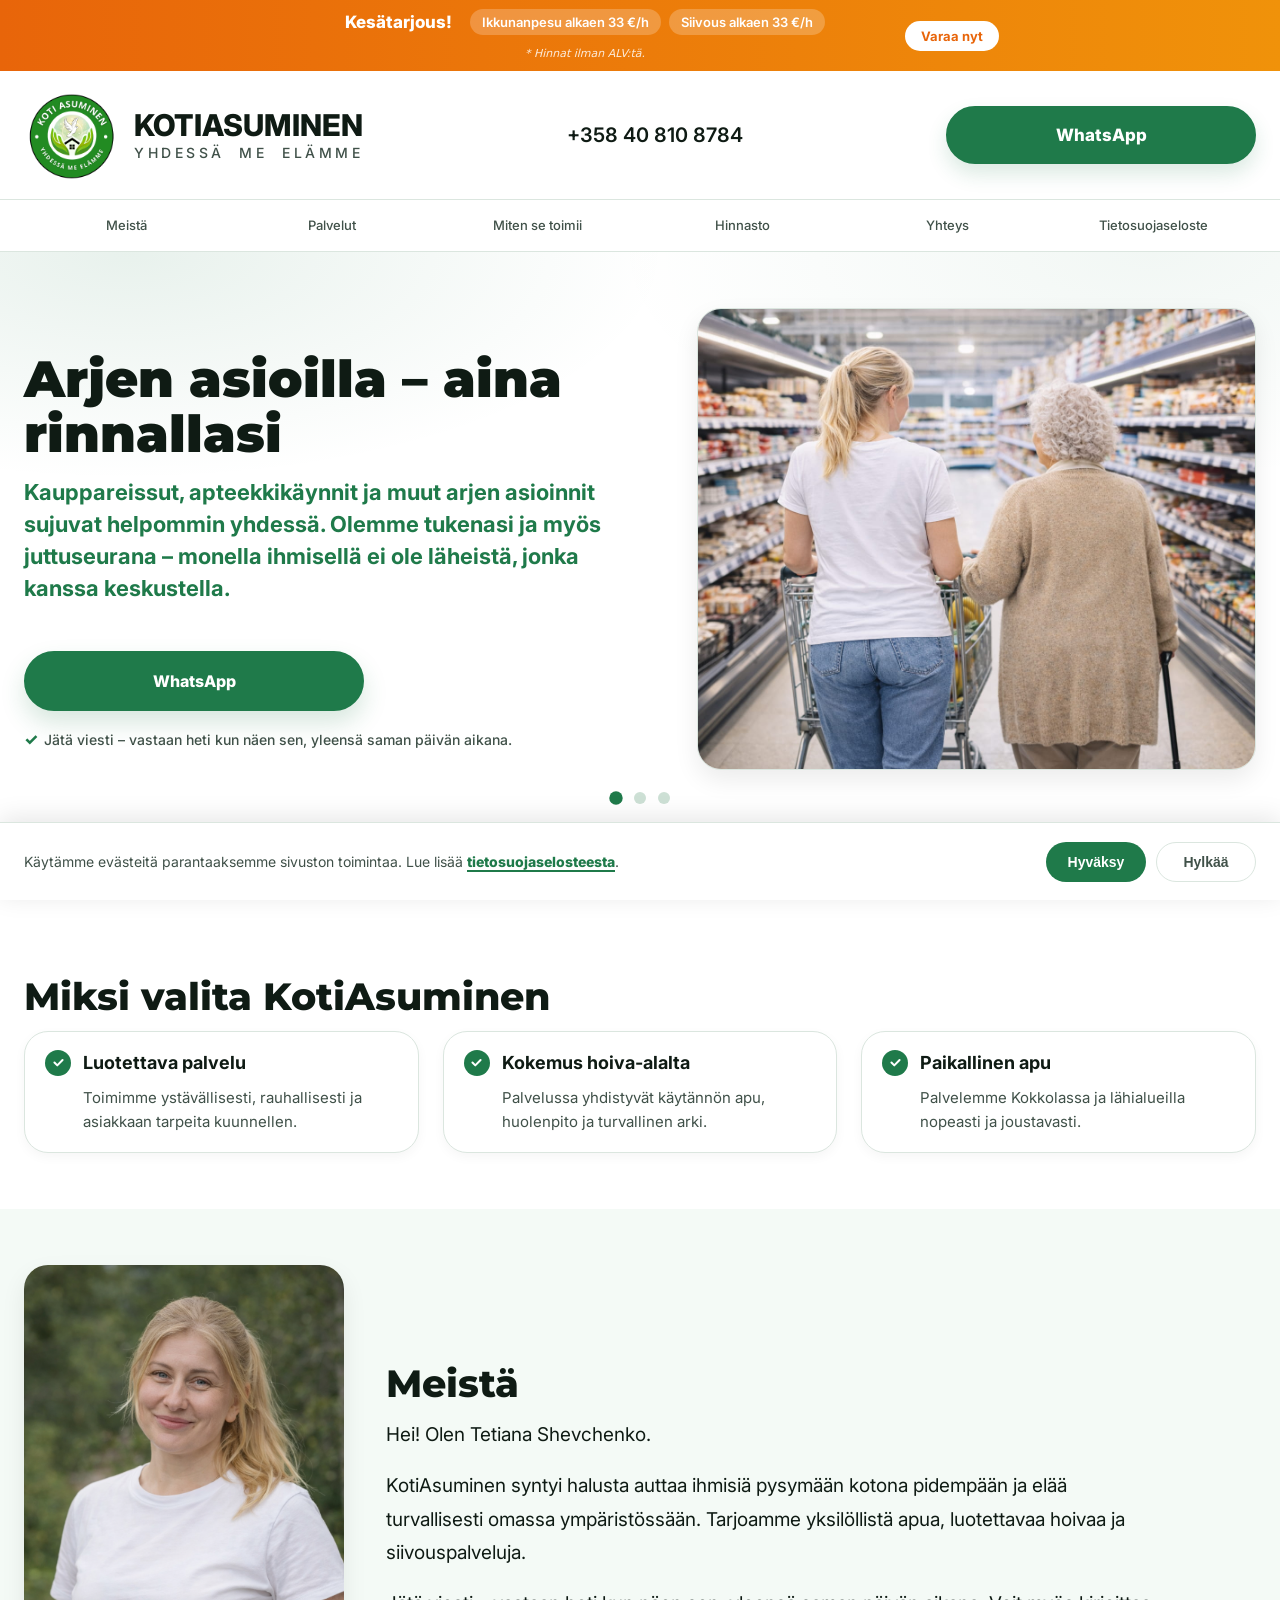
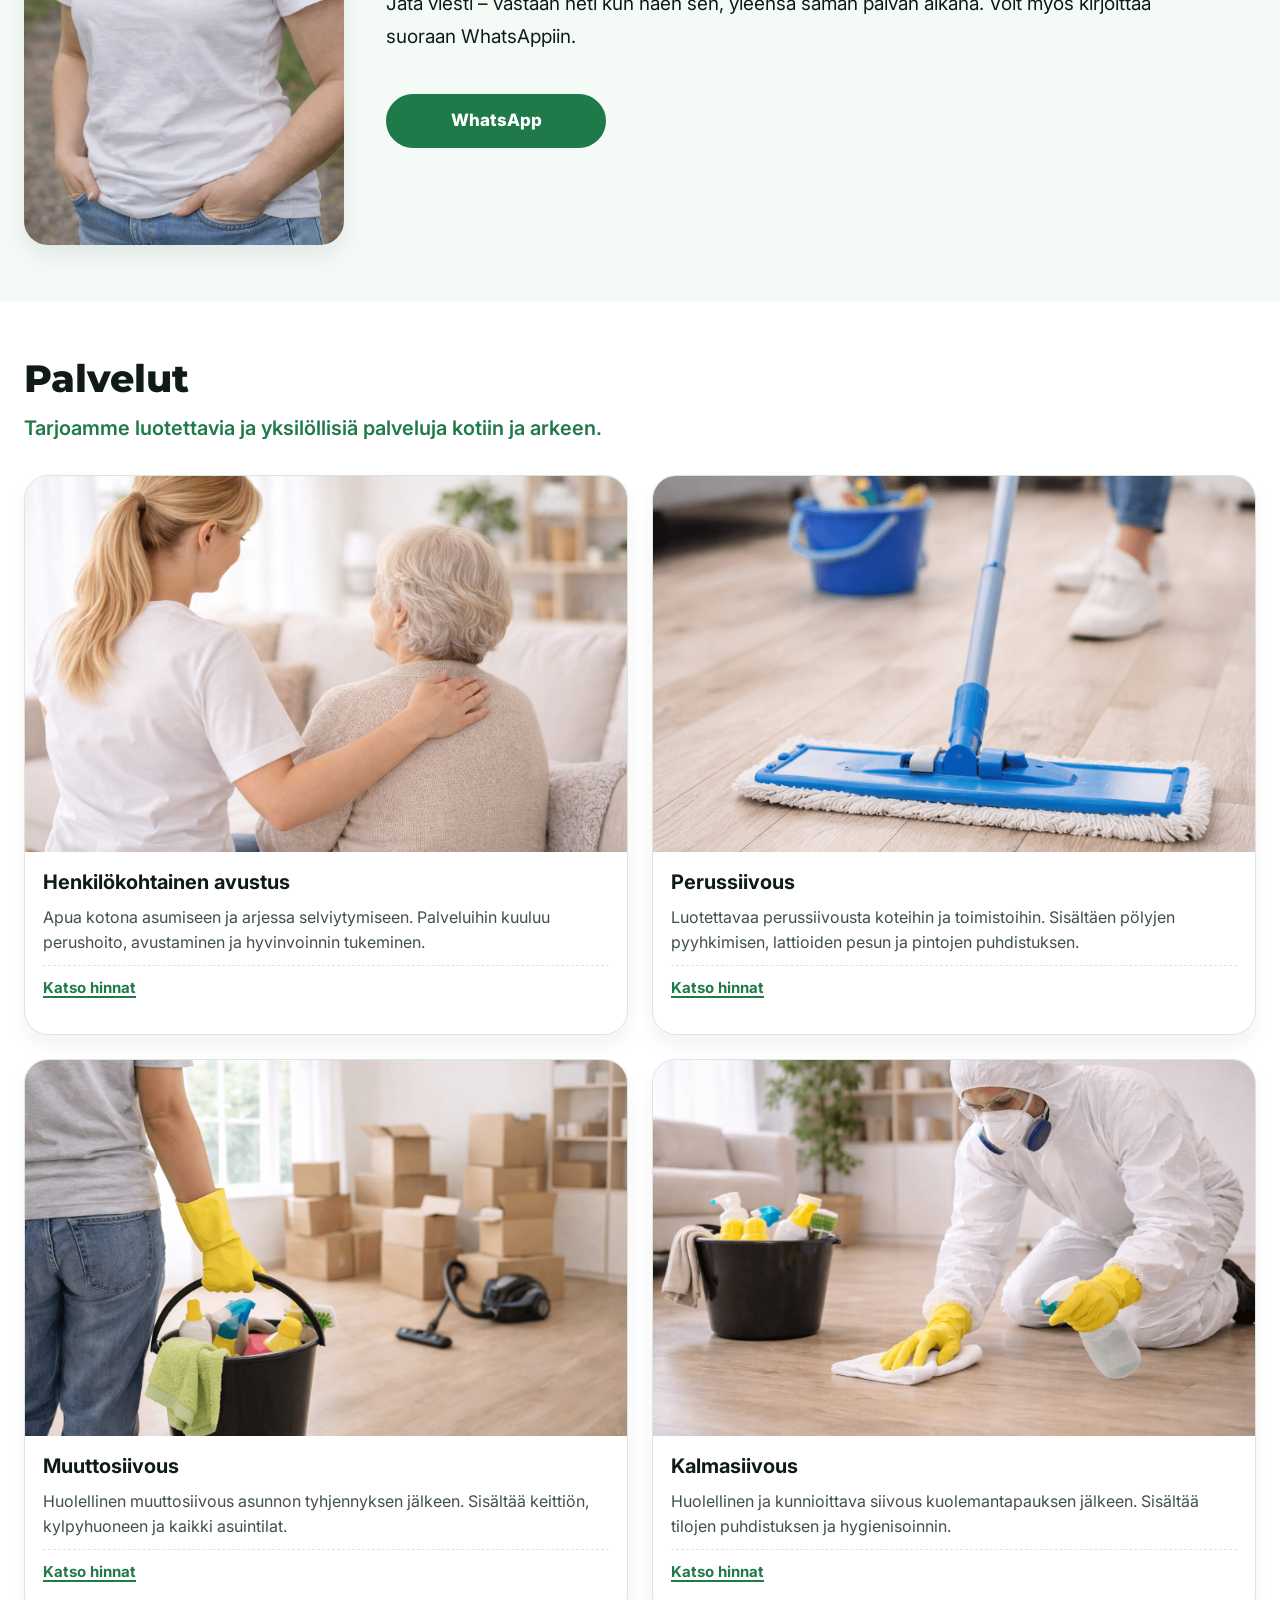
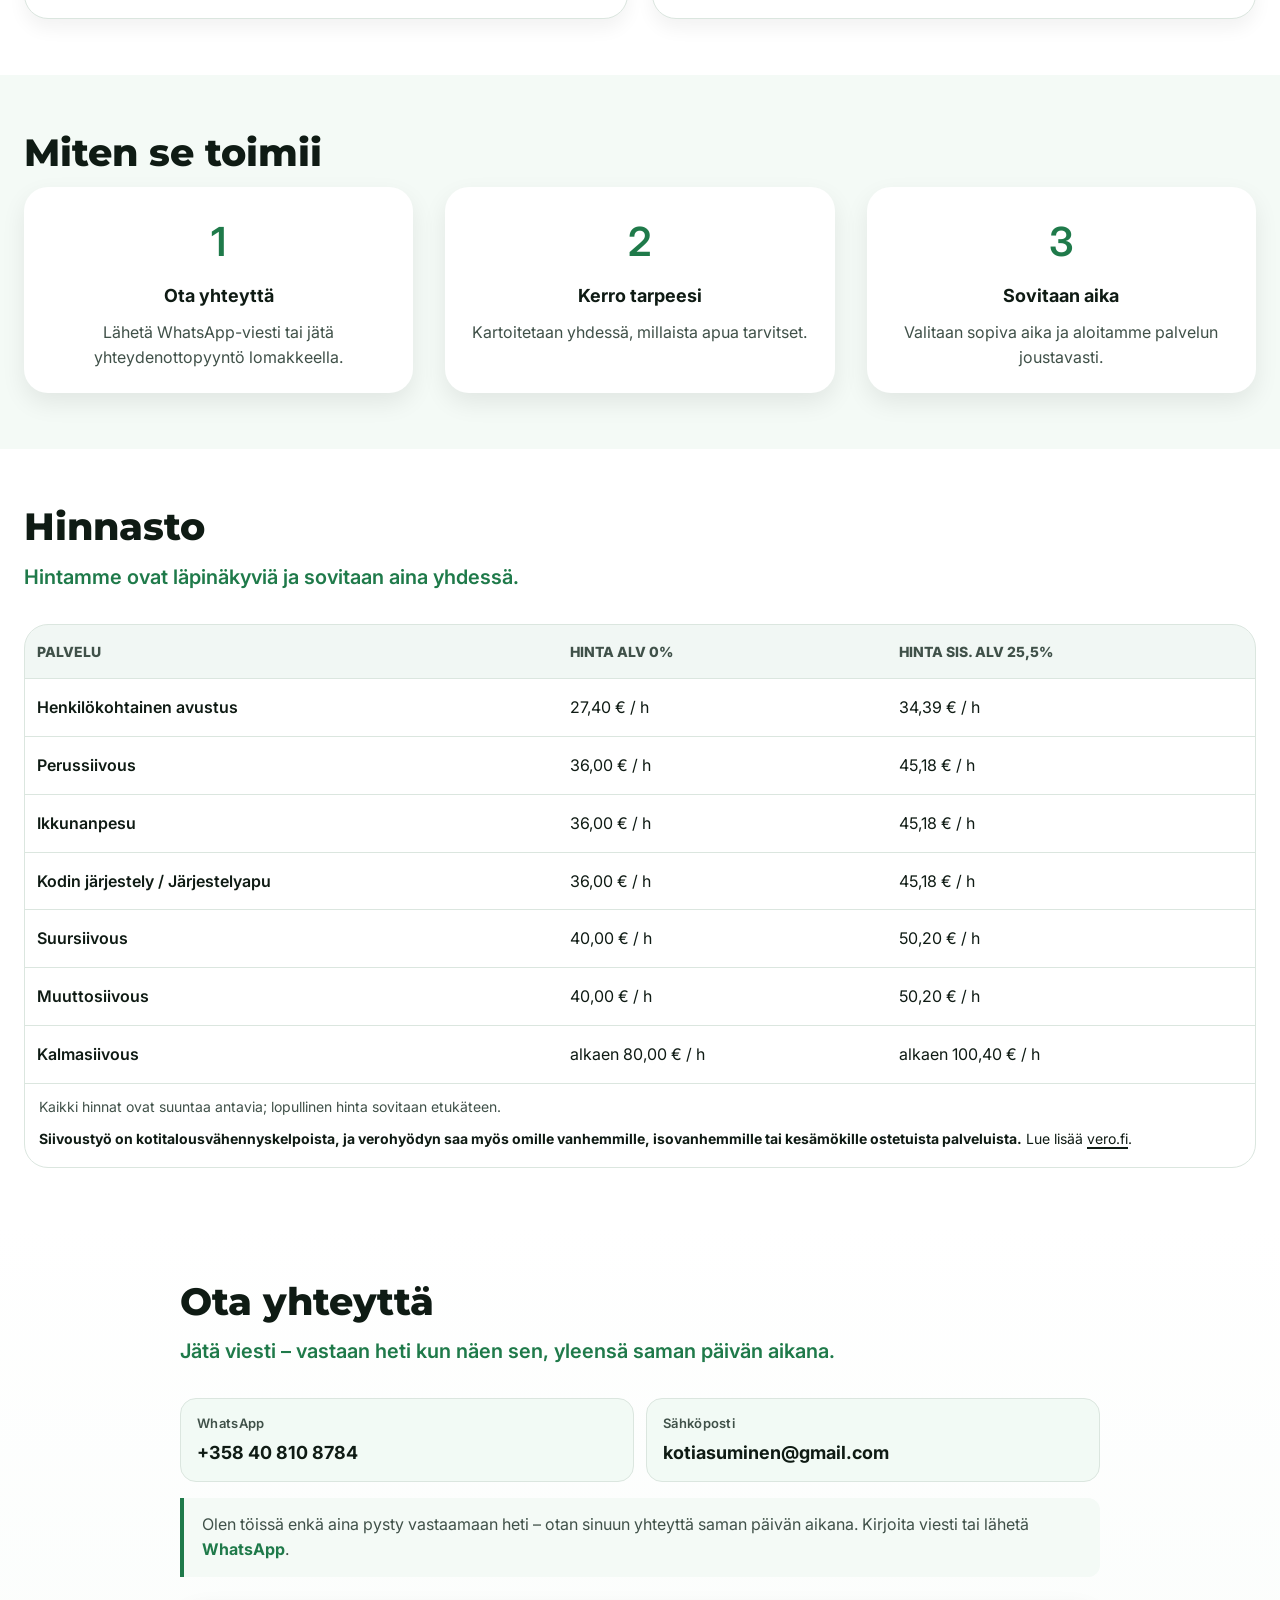
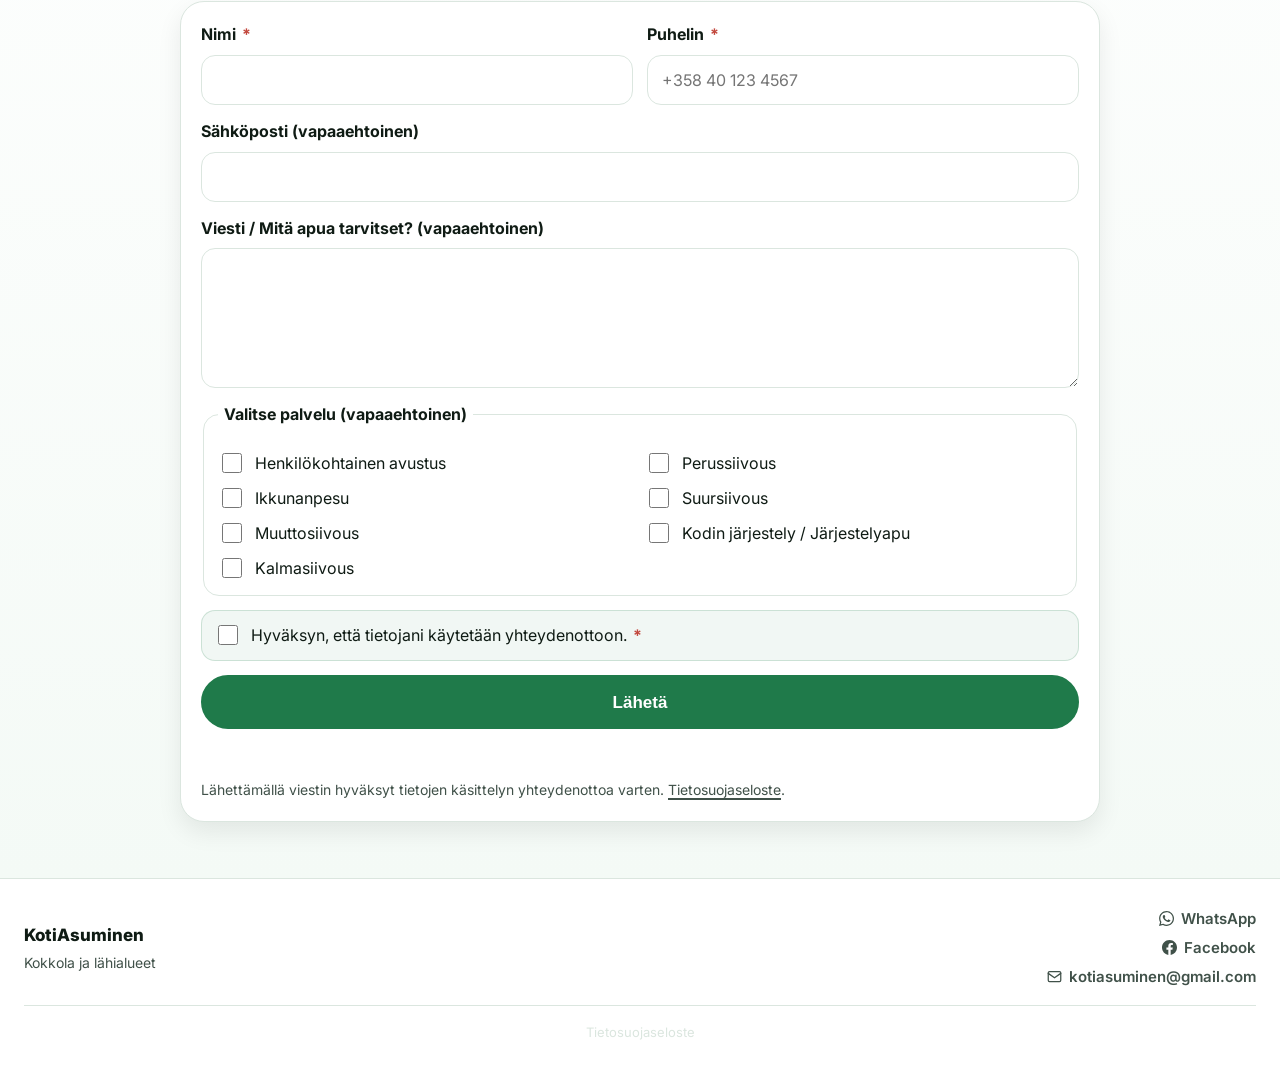
==== commit 9f390b06: "Update topbar styles and summer offer" ====
--- a/index.html
+++ b/index.html
@@ -24,6 +24,7 @@
 
     <span class="topbar__chip">Ikkunanpesu alkaen 33 €/h</span>
     <span class="topbar__chip">Siivous alkaen 33 €/h</span>
+     <span class="topbar__note">* Hinnat ilman ALV:tä.</span>
   </div>
 
   <a class="topbar__cta" href="#yhteys">Varaa nyt</a>
--- a/css/style.css
+++ b/css/style.css
@@ -2050,6 +2050,17 @@
   color: #fff;
   white-space: nowrap;
 }
+
+.topbar__note {
+  width: 100%;
+  text-align: center;
+  margin-top: 2px;
+  font-size: 11px;
+  font-weight: 500;
+  color: rgba(255, 255, 255, 0.85);
+  font-style: italic;
+  white-space: nowrap;
+}
 .topbar__cta {
   background: #fff;
   color: #e8650a;
@@ -2086,6 +2097,11 @@
     padding: 8px 18px;
   }
 
+    .topbar__note {
+    font-size: 12px;
+    margin-top: 0;
+  }
+
   .topbar__cta {
     padding: 10px 24px;
     font-size: 15px;
@@ -2110,4 +2126,5 @@
   font-weight: 700;
   text-decoration: none;
 }
-.contact__notice a:hover { text-decoration: underline; }+.contact__notice a:hover { text-decoration: underline; }
+
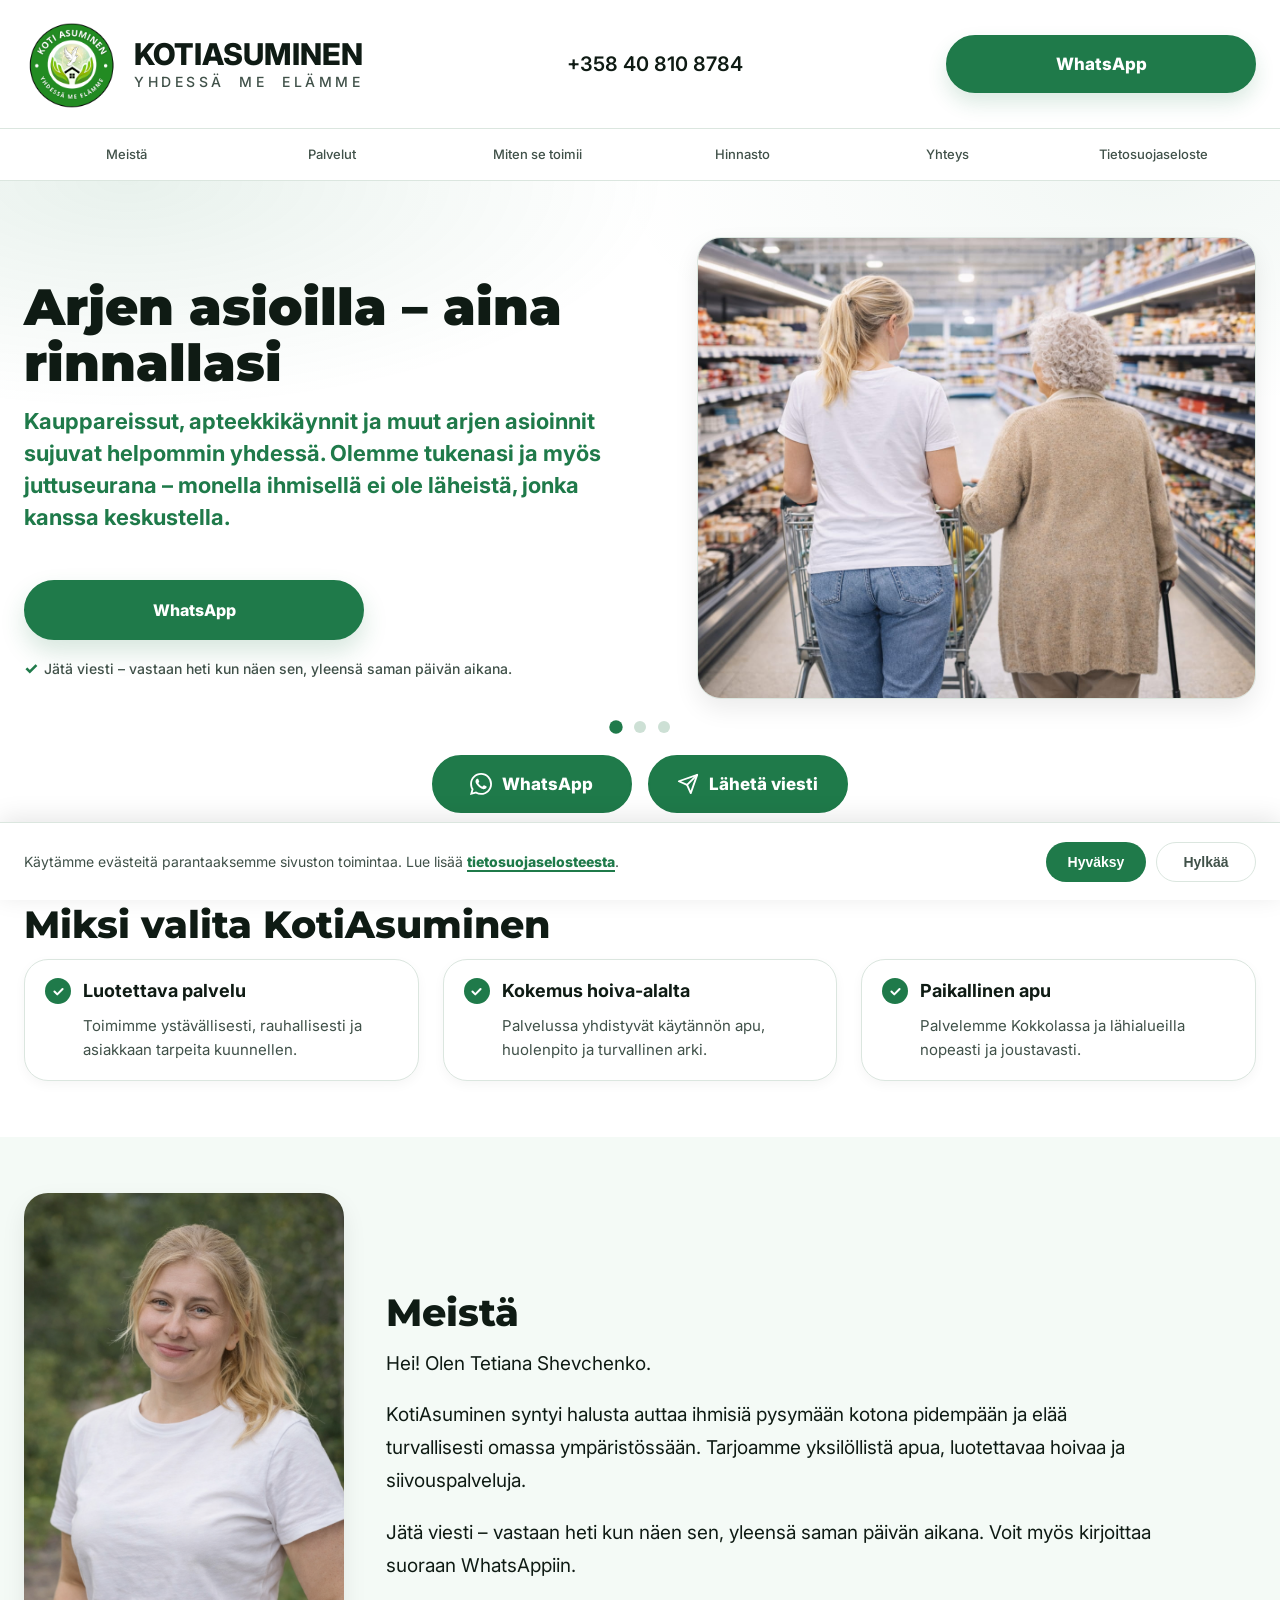
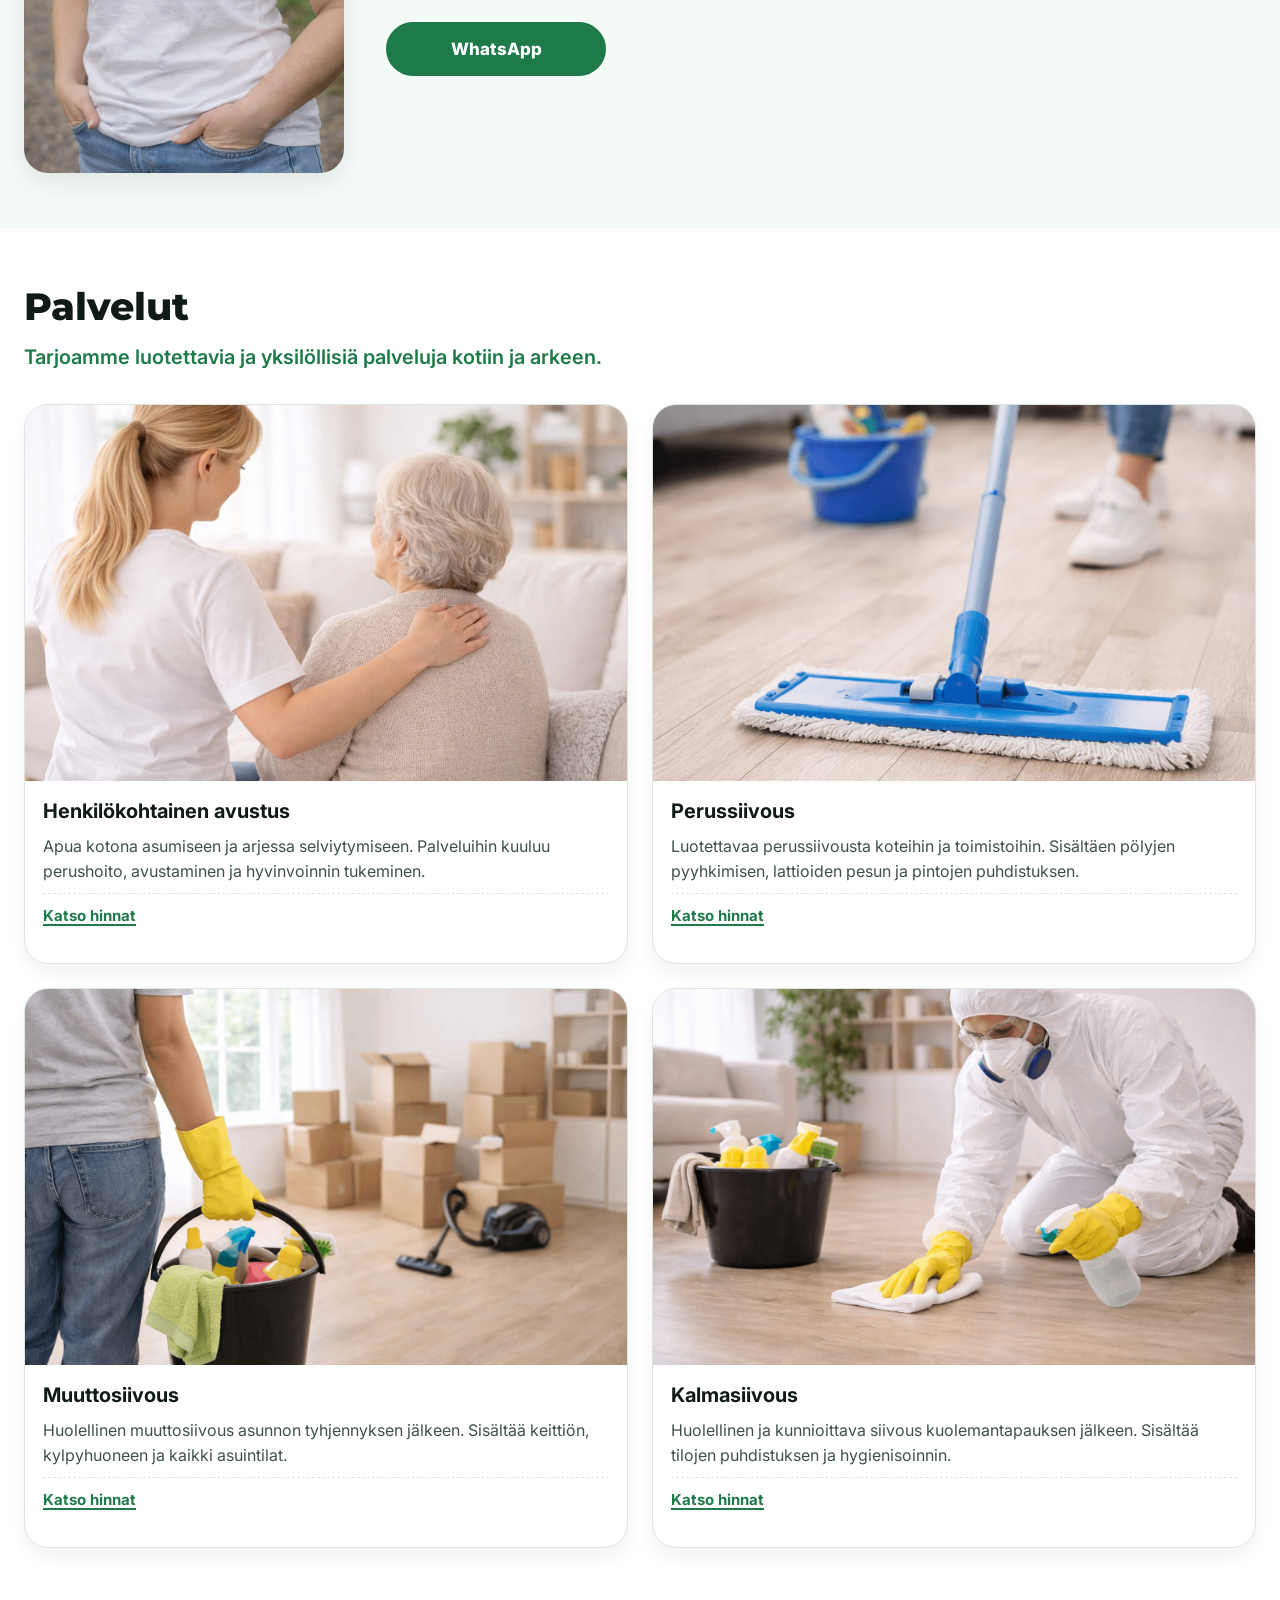
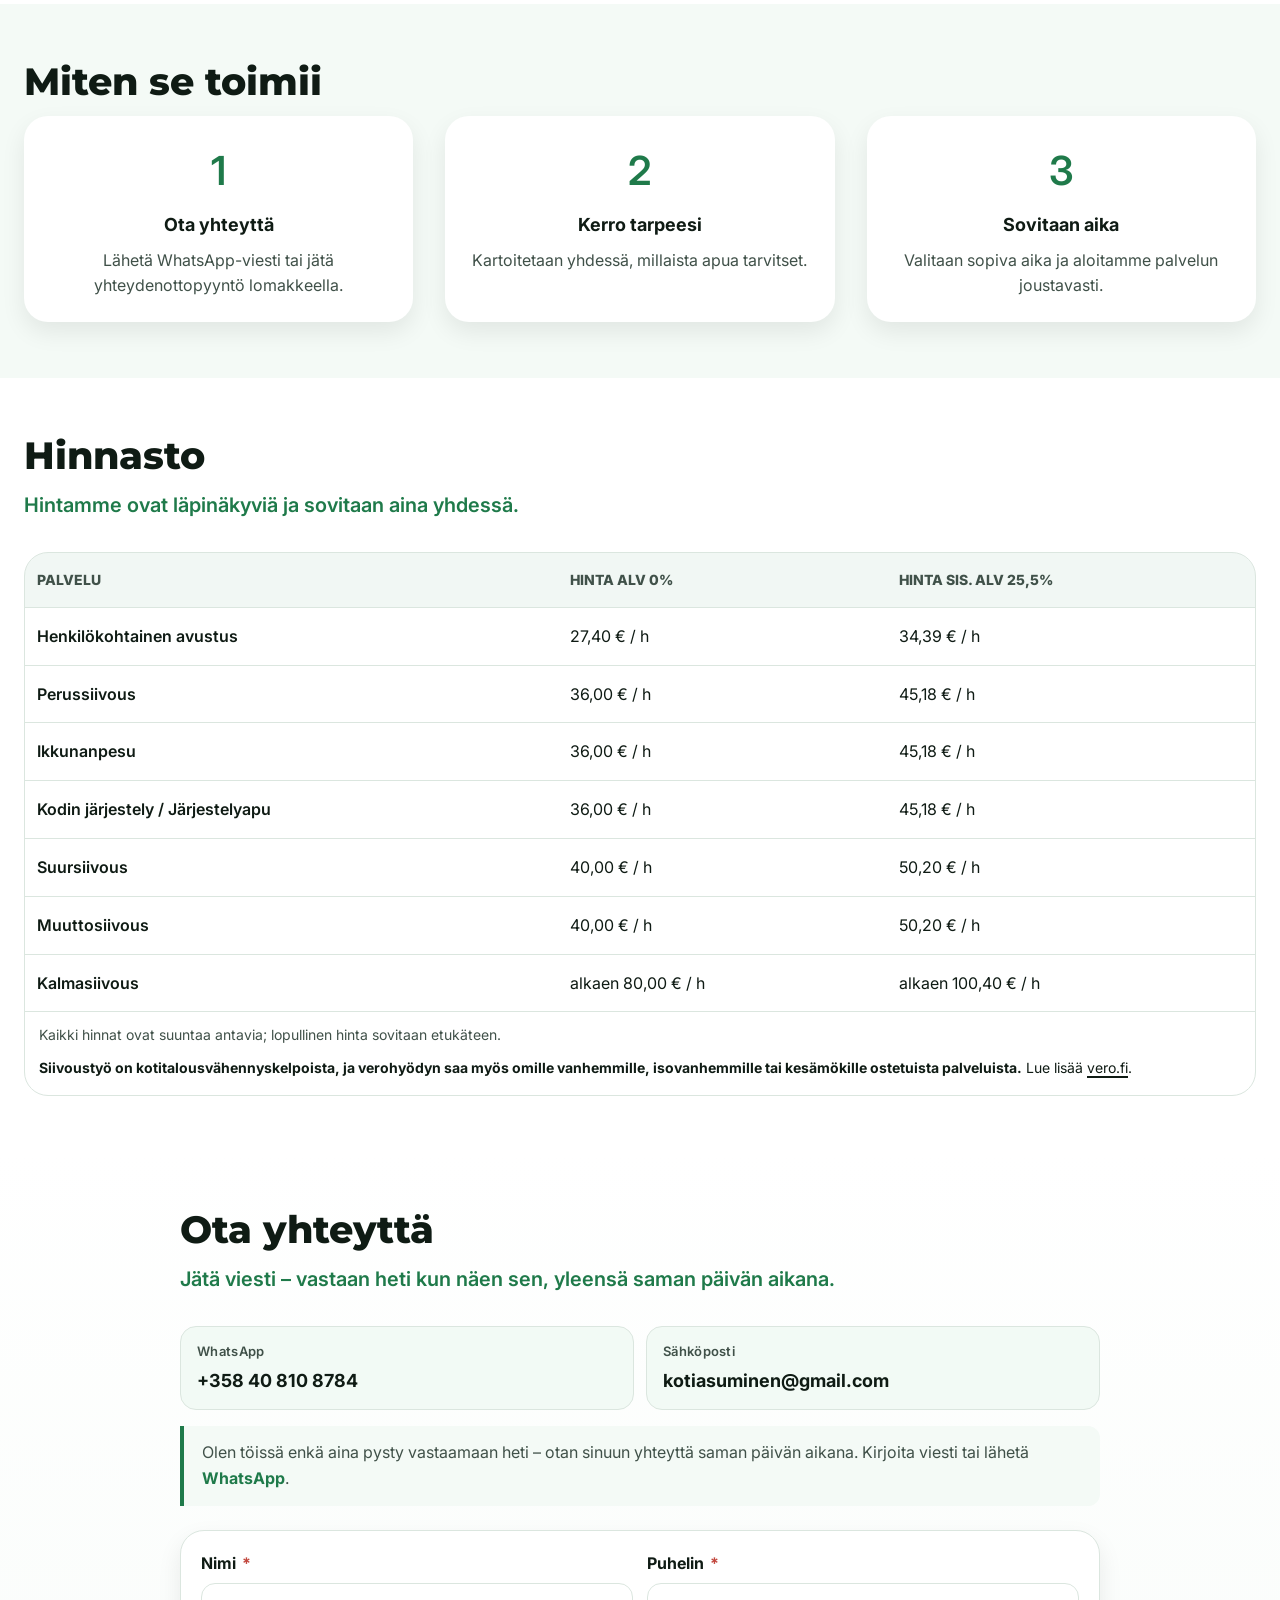
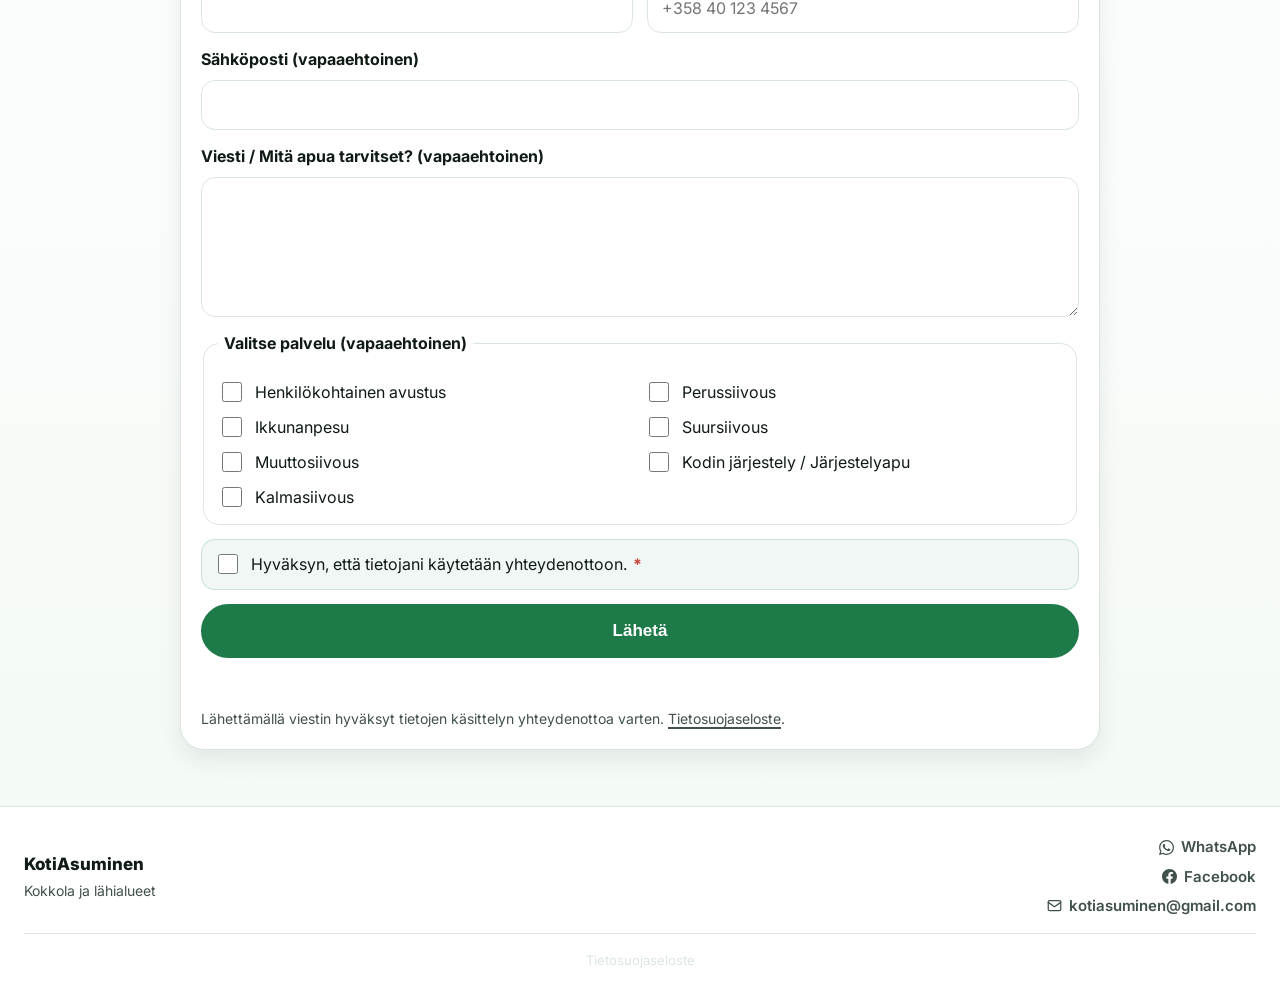
==== commit cdc499c2: "Remove topbar promotional content Removed promotional text and elements from the topbar." ====
--- a/index.html
+++ b/index.html
@@ -17,18 +17,7 @@
   </head>
   <body>
 
-    <!-- TARJOUSBANNEERI: vaihda chip-tekstit kun tarjous muuttuu -->
-    <div class="topbar">
-  <div class="topbar__text">
-    <span class="topbar__title">Kesätarjous!</span>
-
-    <span class="topbar__chip">Ikkunanpesu alkaen 33 €/h</span>
-    <span class="topbar__chip">Siivous alkaen 33 €/h</span>
-     <span class="topbar__note">* Hinnat ilman ALV:tä.</span>
-  </div>
-
-  <a class="topbar__cta" href="#yhteys">Varaa nyt</a>
-</div>
+    
 
     <a class="skip-link" href="#main">Siirry sisältöön</a>
 
@@ -435,4 +424,4 @@
 
     <script src="./js/app.js"></script>
   </body>
-</html>+</html>
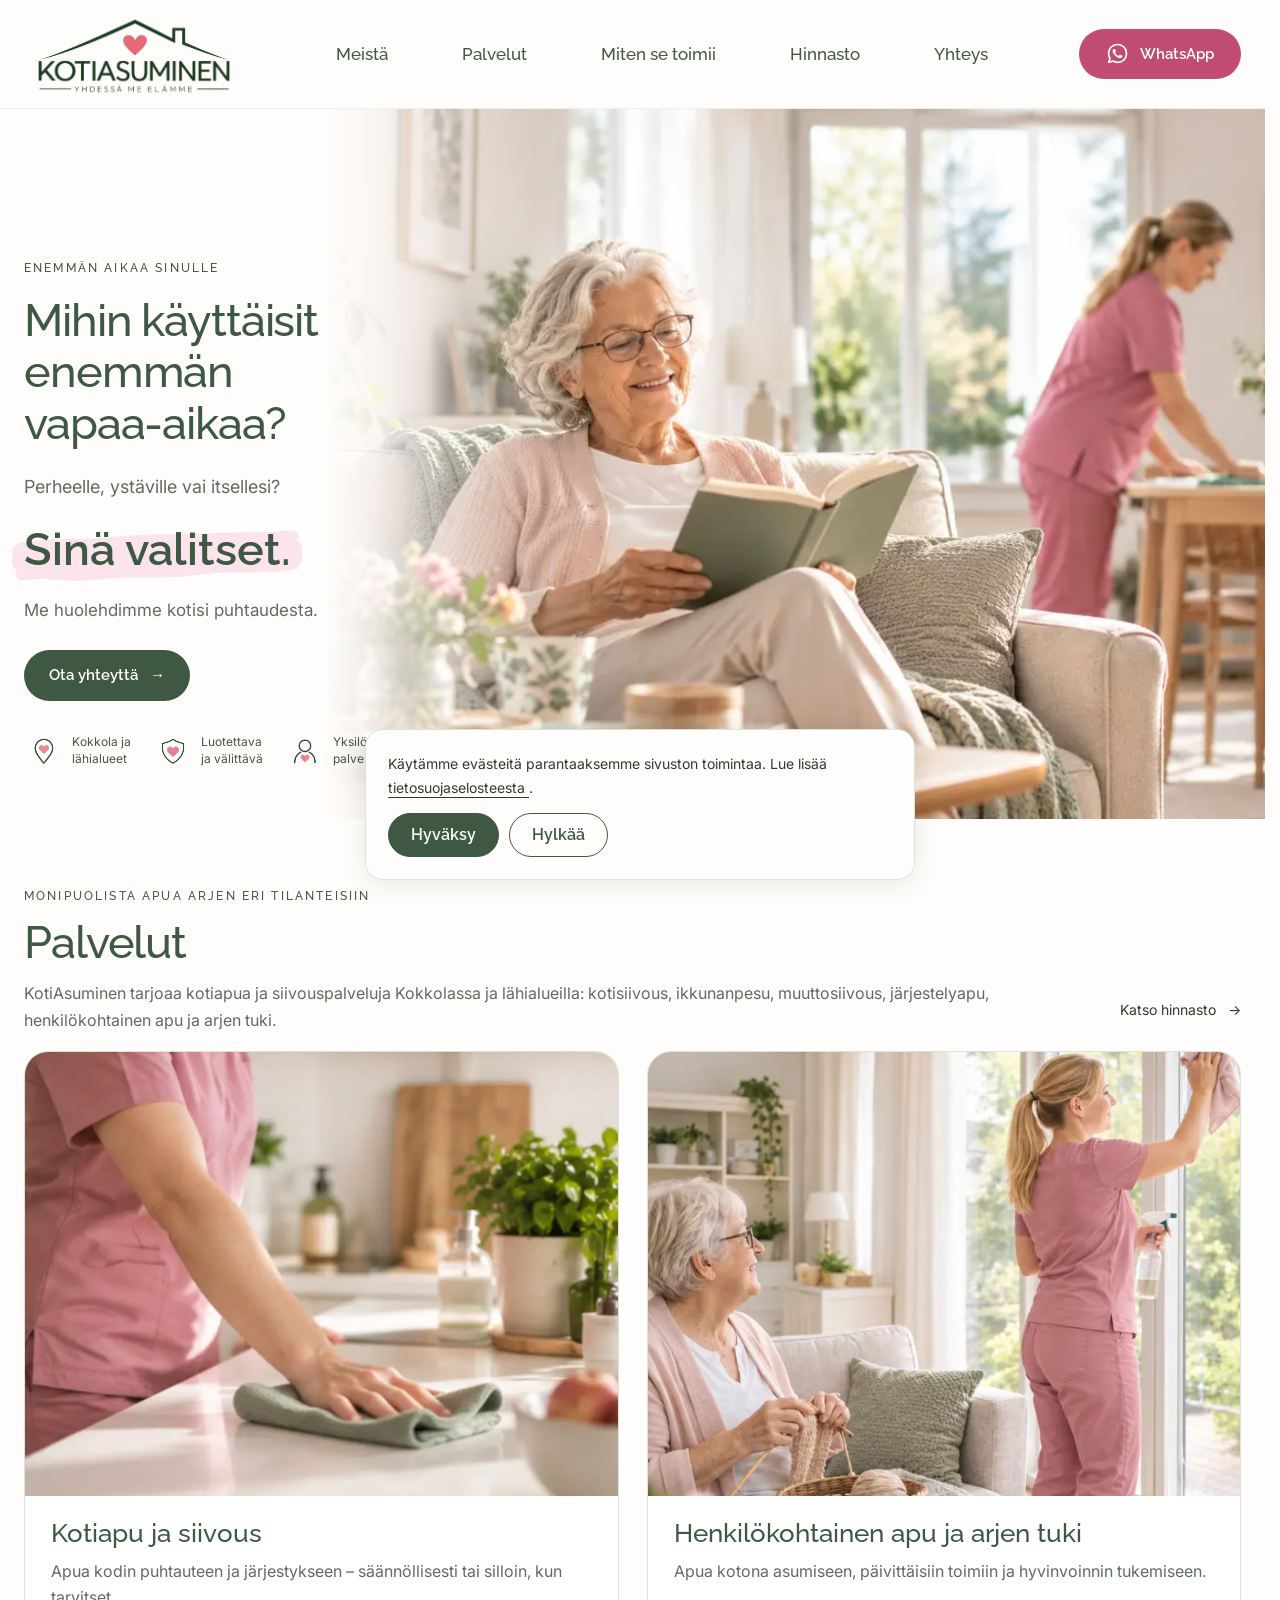
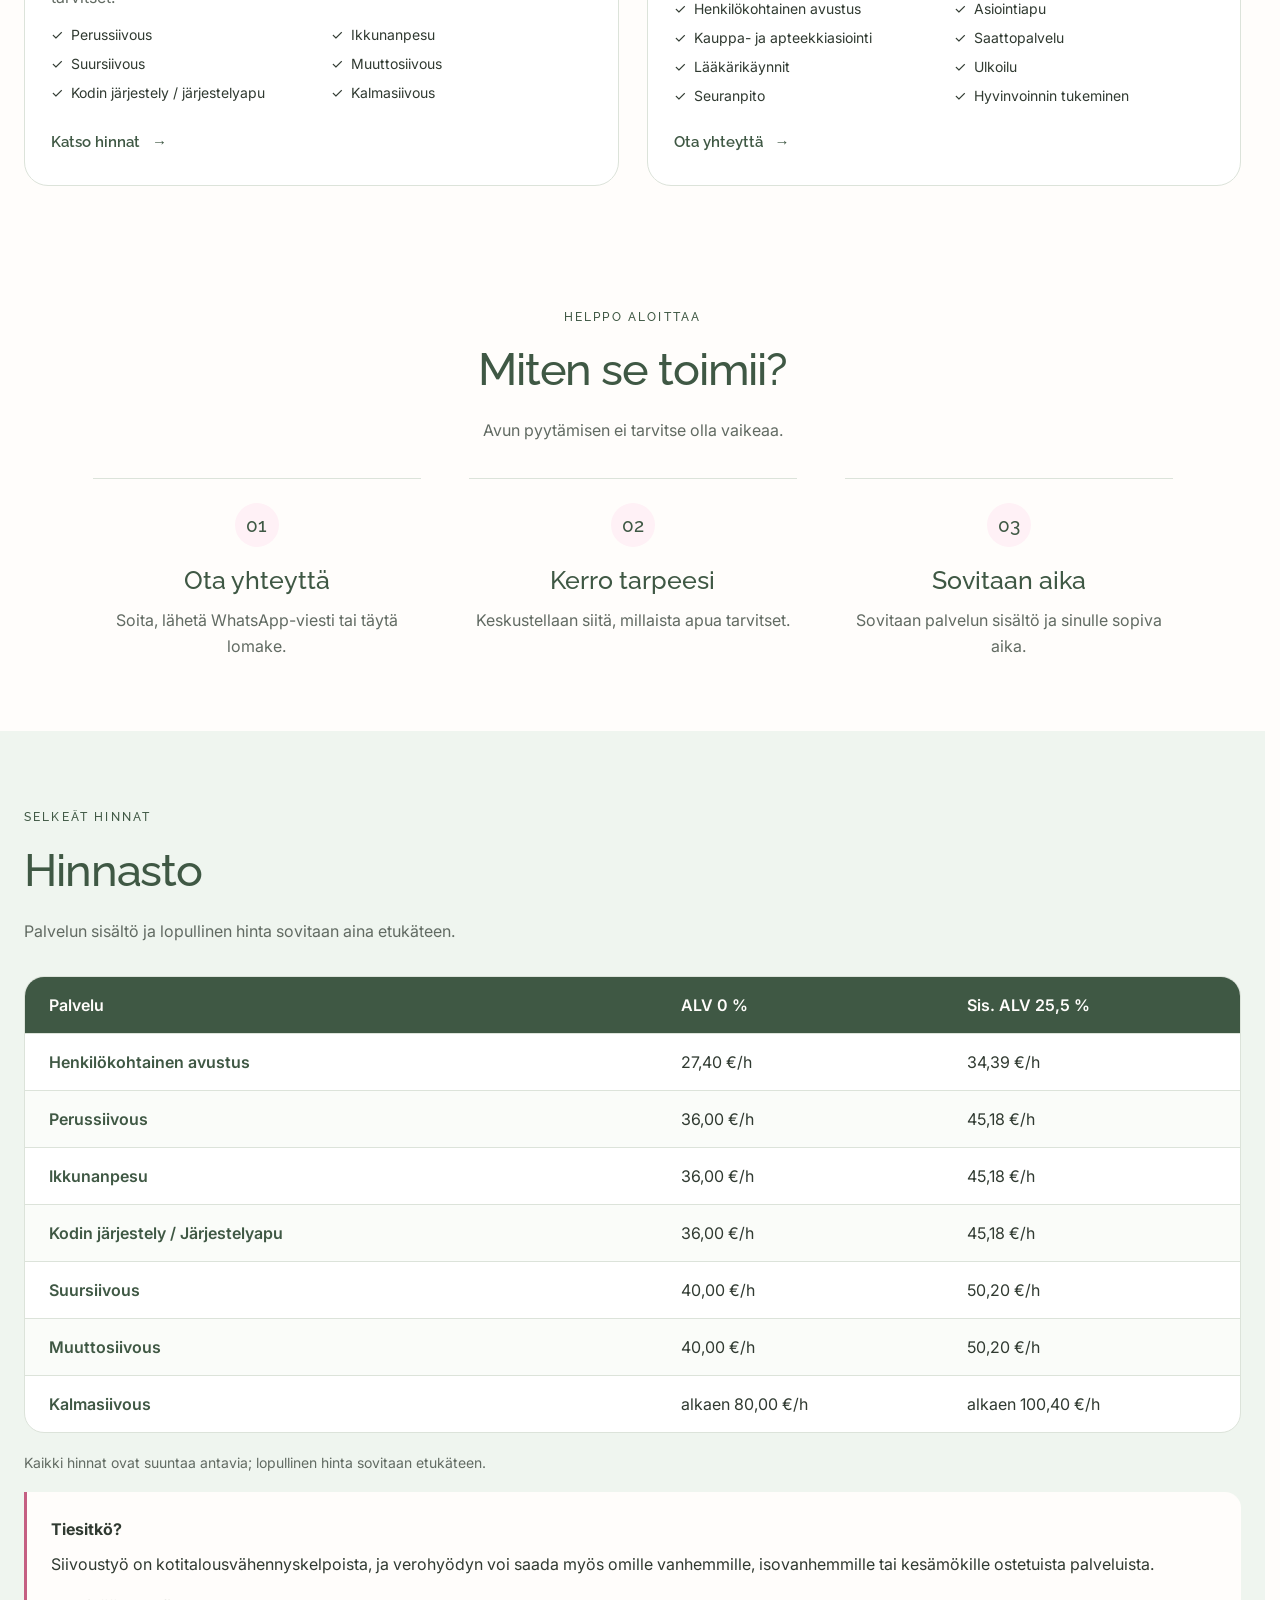
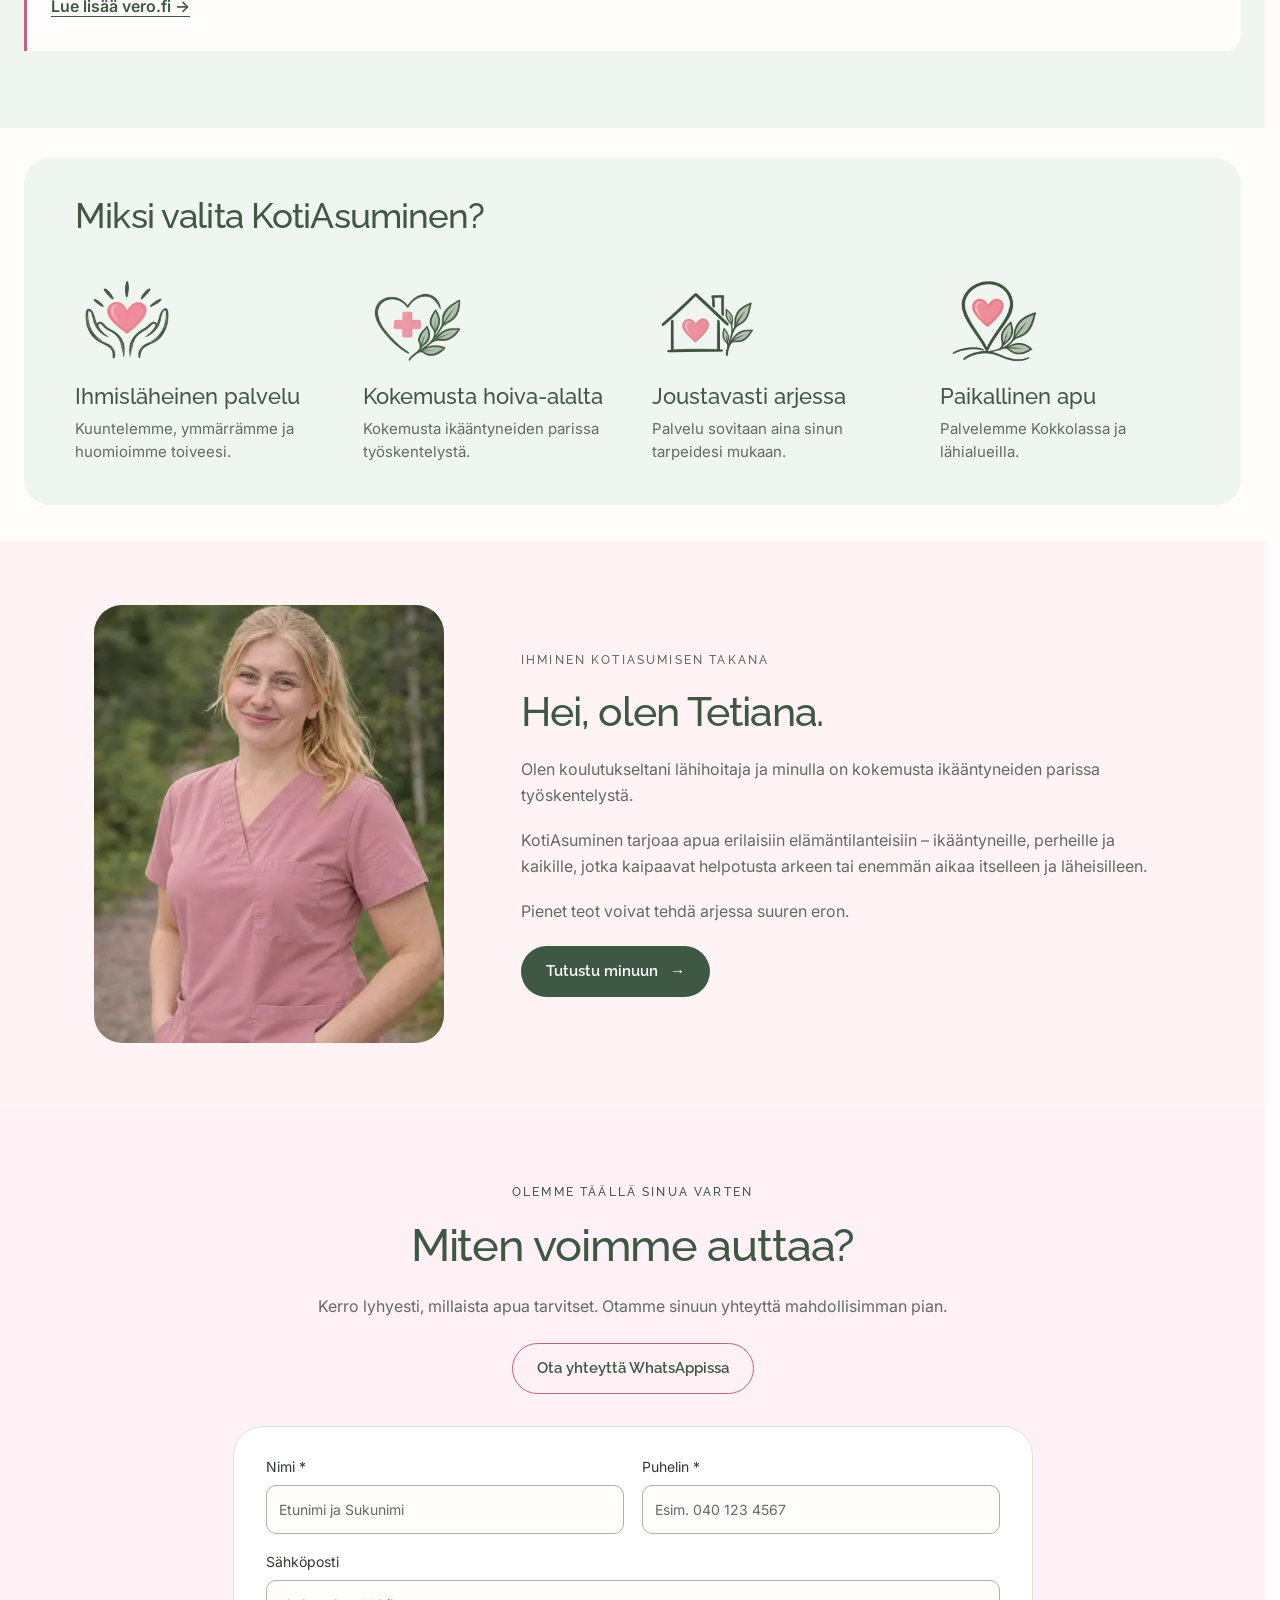
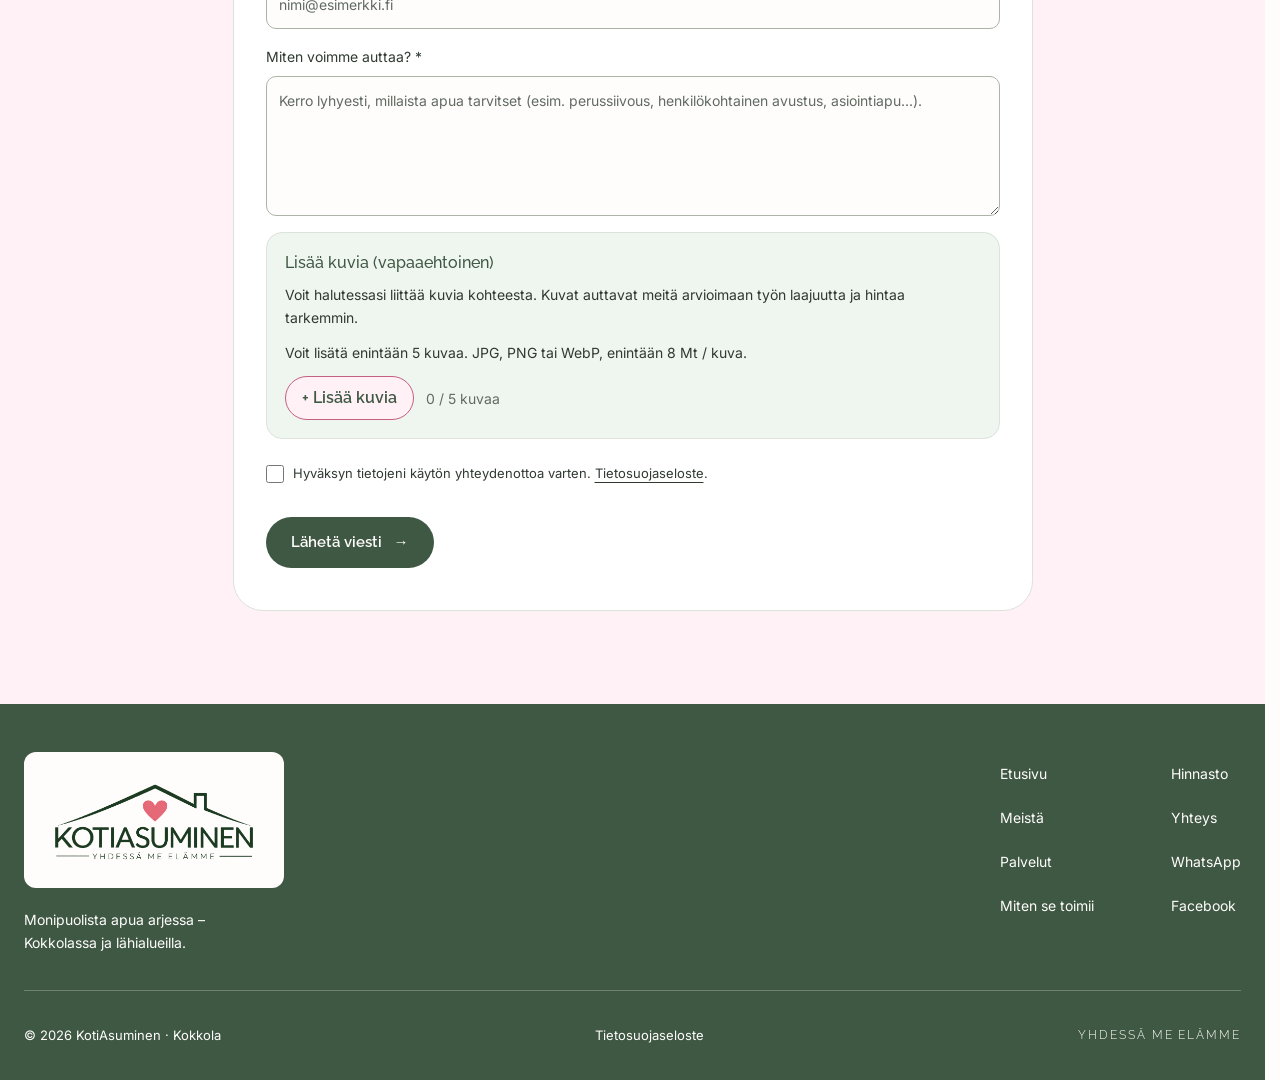
==== commit d9e5a57b: "Update KotiAsuminen website" ====
--- a/index.html
+++ b/index.html
@@ -1,427 +1,1104 @@
-<!doctype html>
 <html lang="fi">
   <head>
     <meta charset="UTF-8" />
     <meta name="viewport" content="width=device-width, initial-scale=1" />
-    <title>KotiAsuminen – Luotettavaa kotiapua Kokkolassa</title>
-    <meta name="description" content="KotiAsuminen tarjoaa luotettavaa kotiapua ja siivouspalveluja Kokkolassa ja lähialueilla." />
+
+    <title>Kotiapu ja siivous Kokkola | KotiAsuminen</title>
+
+    <meta
+      name="description"
+      content="KotiAsuminen tarjoaa kotiapua ja siivouspalveluja Kokkolassa ja lähialueilla. Kotisiivous, ikkunanpesu, muuttosiivous, henkilökohtainen apu ja asiointiapu."
+    />
+
+    <link rel="canonical" href="https://kotiasuminen.fi/" />
+
     <meta property="og:type" content="website" />
-    <meta property="og:title" content="KotiAsuminen – Luotettavaa kotiapua Kokkolassa" />
-    <meta property="og:description" content="KotiAsuminen tarjoaa luotettavaa kotiapua ja siivouspalveluja Kokkolassa ja lähialueilla." />
-    <meta property="og:image" content="https://kotiasuminen.fi/img/hero.jpg" />
+    <meta
+      property="og:title"
+      content="Kotiapu ja siivous Kokkola | KotiAsuminen"
+    />
+    <meta
+      property="og:description"
+      content="Kotiapua ja siivouspalveluja Kokkolassa ja lähialueilla: kotisiivous, ikkunanpesu, muuttosiivous, henkilökohtainen apu ja asiointiapu."
+    />
     <meta property="og:url" content="https://kotiasuminen.fi/" />
+    <meta property="og:image" content="https://kotiasuminen.fi/img/hero2-1536.jpg" />
     <meta property="og:locale" content="fi_FI" />
-    <meta name="twitter:card" content="summary_large_image" />
-    <link rel="icon" href="./img/logo1.png" type="image/png" />
+
+    <link rel="icon" type="image/png" href="./img/favicon.png" />
+    <link rel="preconnect" href="https://fonts.googleapis.com" />
+    <link rel="preconnect" href="https://fonts.gstatic.com" crossorigin />
+    <link href="https://fonts.googleapis.com/css2?family=Inter:wght@400;500;600&amp;family=Raleway:wght@300;500;600&amp;display=swap" rel="stylesheet" />
     <link rel="stylesheet" href="./css/style.css" />
+
+    <!-- Googlelle tietoa yrityksestä ja palveluista. -->
+    <script type="application/ld+json">
+{
+  "@context": "https://schema.org",
+  "@graph": [
+    {
+      "@type": "Organization",
+      "@id": "https://kotiasuminen.fi/#organization",
+      "name": "KotiAsuminen",
+      "url": "https://kotiasuminen.fi/",
+      "logo": "https://kotiasuminen.fi/img/logo1.png",
+      "image": "https://kotiasuminen.fi/img/hero2-1536.jpg",
+      "telephone": "+358408108784",
+      "email": "kotiasuminen@gmail.com",
+      "description": "Kotiapua, siivouspalveluja, henkilökohtaista apua ja arjen tukea Kokkolassa ja lähialueilla.",
+      "areaServed": {
+        "@type": "City",
+        "name": "Kokkola"
+      },
+      "sameAs": [
+        "https://www.facebook.com/profile.php?id=61585007353781"
+      ]
+    },
+    {
+      "@type": "Service",
+      "name": "Kotiapu ja siivous Kokkolassa",
+      "provider": {
+        "@id": "https://kotiasuminen.fi/#organization"
+      },
+      "areaServed": {
+        "@type": "City",
+        "name": "Kokkola"
+      },
+      "serviceType": [
+        "Kotiapu",
+        "Kotisiivous",
+        "Perussiivous",
+        "Ikkunanpesu",
+        "Suursiivous",
+        "Muuttosiivous",
+        "Kodin järjestelyapu"
+      ]
+    },
+    {
+      "@type": "Service",
+      "name": "Henkilökohtainen apu ja arjen tuki Kokkolassa",
+      "provider": {
+        "@id": "https://kotiasuminen.fi/#organization"
+      },
+      "areaServed": {
+        "@type": "City",
+        "name": "Kokkola"
+      },
+      "serviceType": [
+        "Henkilökohtainen apu",
+        "Asiointiapu",
+        "Saattopalvelu",
+        "Ulkoilu",
+        "Seuranpito",
+        "Arjen tuki"
+      ]
+    }
+  ]
+}
+    </script>
   </head>
-  <body>
-
-    
-
+
+  <body class="page-home">
     <a class="skip-link" href="#main">Siirry sisältöön</a>
 
-    <!-- YLÄTUNNISTE -->
-    <header class="header" id="top">
-      <div class="header__top">
-        <div class="container header__top-inner">
-          <a class="brand" href="#top" aria-label="KotiAsuminen – etusivu">
-            <img class="brand__logo" src="./img/logo1.png" alt="KotiAsuminen logo" width="96" height="96" loading="eager" />
-            <span class="brand__text">
-              <span class="brand__name">KOTIASUMINEN</span>
-              <span class="brand__tagline">YHDESSÄ ME ELÄMME</span>
-            </span>
-          </a>
-          <a class="header__phone" href="tel:+358408108784">+358 40 810 8784</a>
-          <div class="header__top-right">
-            <a href="https://wa.me/358408108784" target="_blank" rel="noopener" class="btn btn--primary btn--header-cta">
-              WhatsApp
-            </a>
-            <button class="burger" type="button" aria-label="Avaa valikko" aria-controls="mobileMenu" aria-expanded="false" data-burger>
-              <span class="burger__line"></span>
-              <span class="burger__line"></span>
-              <span class="burger__line"></span>
-            </button>
+    <!-- Sivun yläosa: logo, valikko ja WhatsApp. -->
+
+    <header class="siteHeader" id="top">
+      <div class="container siteHeader__inner">
+        <a class="logo" href="#top" aria-label="KotiAsuminen – Etusivu">
+          <img
+            src="./img/logo1.png"
+            alt="KotiAsuminen – Yhdessä me elämme"
+            width="2048"
+            height="768"
+            decoding="async"
+          />
+        </a>
+
+        <nav class="desktopNav" aria-label="Päävalikko">
+          <a href="./meista.html">Meistä</a>
+          <a href="#palvelut">Palvelut</a>
+          <a href="#miten">Miten se toimii</a>
+          <a href="#hinnasto">Hinnasto</a>
+          <a href="#yhteys">Yhteys</a>
+        </nav>
+
+        <a
+          class="headerCTA"
+          href="https://wa.me/358408108784"
+          target="_blank"
+          rel="noopener noreferrer"
+        >
+          <svg viewBox="0 0 32 32" aria-hidden="true">
+            <path
+              d="M26.576 5.363c-2.69-2.69-6.406-4.354-10.511-4.354-8.209 0-14.865 6.655-14.865 14.865 0 2.732 0.737 5.291 2.022 7.491l-0.038-0.070-2.109 7.702 7.879-2.067c2.051 1.139 4.498 1.809 7.102 1.809h0.006c8.209-0.003 14.862-6.659 14.862-14.868 0-4.103-1.662-7.817-4.349-10.507l0 0zM16.062 28.228h-0.005c-0 0-0.001 0-0.001 0-2.319 0-4.489-0.64-6.342-1.753l0.056 0.031-0.451-0.267-4.675 1.227 1.247-4.559-0.294-0.467c-1.185-1.862-1.889-4.131-1.889-6.565 0-6.822 5.531-12.353 12.353-12.353s12.353 5.531 12.353 12.353c0 6.822-5.53 12.353-12.353 12.353h-0zM22.838 18.977c-0.371-0.186-2.197-1.083-2.537-1.208-0.341-0.124-0.589-0.185-0.837 0.187-0.246 0.371-0.958 1.207-1.175 1.455-0.216 0.249-0.434 0.279-0.805 0.094-1.15-0.466-2.138-1.087-2.997-1.852l0.010 0.009c-0.799-0.74-1.484-1.587-2.037-2.521l-0.028-0.052c-0.216-0.371-0.023-0.572 0.162-0.757 0.167-0.166 0.372-0.434 0.557-0.65 0.146-0.179 0.271-0.384 0.366-0.604l0.006-0.017c0.043-0.087 0.068-0.188 0.068-0.296 0-0.131-0.037-0.253-0.101-0.357l0.002 0.003c-0.094-0.186-0.836-2.014-1.145-2.758-0.302-0.724-0.609-0.625-0.836-0.637-0.216-0.010-0.464-0.012-0.712-0.012-0.395 0.010-0.746 0.188-0.988 0.463l-0.001 0.002c-0.802 0.761-1.3 1.834-1.3 3.023 0 0.026 0 0.053 0.001 0.079l-0-0.004c0.131 1.467 0.681 2.784 1.527 3.857l-0.012-0.015c1.604 2.379 3.742 4.282 6.251 5.564l0.094 0.043c0.548 0.248 1.25 0.513 1.968 0.74l0.149 0.041c0.442 0.14 0.951 0.221 1.479 0.221 0.303 0 0.601-0.027 0.889-0.078l-0.031 0.004c1.069-0.223 1.956-0.868 2.497-1.749l0.009-0.017c0.165-0.366 0.261-0.793 0.261-1.242 0-0.185-0.016-0.366-0.047-0.542l0.003 0.019c-0.092-0.155-0.34-0.247-0.712-0.434z"
+            />
+          </svg>
+
+          <span>WhatsApp</span>
+        </a>
+
+        <button
+          class="burger"
+          id="burger"
+          type="button"
+          aria-label="Avaa valikko"
+          aria-expanded="false"
+          aria-controls="mobileMenu"
+        >
+          <span></span>
+          <span></span>
+          <span></span>
+        </button>
+      </div>
+    </header>
+
+    <!-- Puhelimen valikko. -->
+
+    <div
+      class="mobileMenu"
+      id="mobileMenu"
+      role="dialog"
+      aria-modal="true"
+      aria-label="Valikko"
+      aria-hidden="true"
+      inert
+    >
+      <div class="mobileMenu__head">
+        <a
+          class="mobileMenu__logo"
+          href="#top"
+          aria-label="KotiAsuminen – Etusivu"
+        >
+          <img
+            src="./img/logo1.png"
+            alt="KotiAsuminen – Yhdessä me elämme"
+            width="2048"
+            height="768"
+            decoding="async"
+          />
+        </a>
+
+        <button
+          class="mobileMenu__close"
+          id="menuClose"
+          type="button"
+          aria-label="Sulje valikko"
+        >
+          ×
+        </button>
+      </div>
+
+      <nav class="mobileMenu__nav" aria-label="Mobiilivalikko">
+        <a href="./meista.html">
+          <span>Meistä</span>
+          <span class="mobileMenu__arrow" aria-hidden="true">›</span>
+        </a>
+
+        <a href="#palvelut">
+          <span>Palvelut</span>
+          <span class="mobileMenu__arrow" aria-hidden="true">›</span>
+        </a>
+
+        <a href="#miten">
+          <span>Miten se toimii</span>
+          <span class="mobileMenu__arrow" aria-hidden="true">›</span>
+        </a>
+
+        <a href="#hinnasto">
+          <span>Hinnasto</span>
+          <span class="mobileMenu__arrow" aria-hidden="true">›</span>
+        </a>
+
+        <a href="#yhteys">
+          <span>Yhteys</span>
+          <span class="mobileMenu__arrow" aria-hidden="true">›</span>
+        </a>
+      </nav>
+
+      <a
+        class="mobileMenu__cta"
+        href="https://wa.me/358408108784"
+        target="_blank"
+        rel="noopener noreferrer"
+      >
+        <svg viewBox="0 0 32 32" aria-hidden="true">
+          <path
+            d="M26.576 5.363c-2.69-2.69-6.406-4.354-10.511-4.354-8.209 0-14.865 6.655-14.865 14.865 0 2.732 0.737 5.291 2.022 7.491l-0.038-0.070-2.109 7.702 7.879-2.067c2.051 1.139 4.498 1.809 7.102 1.809h0.006c8.209-0.003 14.862-6.659 14.862-14.868 0-4.103-1.662-7.817-4.349-10.507l0 0zM16.062 28.228h-0.005c-0 0-0.001 0-0.001 0-2.319 0-4.489-0.64-6.342-1.753l0.056 0.031-0.451-0.267-4.675 1.227 1.247-4.559-0.294-0.467c-1.185-1.862-1.889-4.131-1.889-6.565 0-6.822 5.531-12.353 12.353-12.353s12.353 5.531 12.353 12.353c0 6.822-5.53 12.353-12.353 12.353h-0zM22.838 18.977c-0.371-0.186-2.197-1.083-2.537-1.208-0.341-0.124-0.589-0.185-0.837 0.187-0.246 0.371-0.958 1.207-1.175 1.455-0.216 0.249-0.434 0.279-0.805 0.094-1.15-0.466-2.138-1.087-2.997-1.852l0.010 0.009c-0.799-0.74-1.484-1.587-2.037-2.521l-0.028-0.052c-0.216-0.371-0.023-0.572 0.162-0.757 0.167-0.166 0.372-0.434 0.557-0.65 0.146-0.179 0.271-0.384 0.366-0.604l0.006-0.017c0.043-0.087 0.068-0.188 0.068-0.296 0-0.131-0.037-0.253-0.101-0.357l0.002 0.003c-0.094-0.186-0.836-2.014-1.145-2.758-0.302-0.724-0.609-0.625-0.836-0.637-0.216-0.010-0.464-0.012-0.712-0.012-0.395 0.010-0.746 0.188-0.988 0.463l-0.001 0.002c-0.802 0.761-1.3 1.834-1.3 3.023 0 0.026 0 0.053 0.001 0.079l-0-0.004c0.131 1.467 0.681 2.784 1.527 3.857l-0.012-0.015c1.604 2.379 3.742 4.282 6.251 5.564l0.094 0.043c0.548 0.248 1.25 0.513 1.968 0.74l0.149 0.041c0.442 0.14 0.951 0.221 1.479 0.221 0.303 0 0.601-0.027 0.889-0.078l-0.031 0.004c1.069-0.223 1.956-0.868 2.497-1.749l0.009-0.017c0.165-0.366 0.261-0.793 0.261-1.242 0-0.185-0.016-0.366-0.047-0.542l0.003 0.019c-0.092-0.155-0.34-0.247-0.712-0.434z"
+          />
+        </svg>
+
+        <span>WhatsApp</span>
+      </a>
+
+      <div class="mobileMenu__decoration" aria-hidden="true">
+        <img src="./img/icons/menu-decoration.png" alt="" decoding="async" />
+      </div>
+    </div>
+
+    <div class="menuOverlay" id="menuOverlay"></div>
+
+    <!-- Sivun pääsisältö alkaa tästä. -->
+
+    <main id="main">
+      <!-- Hero: pääteksti, painike ja kuva. -->
+
+      <section class="hero">
+        <div class="hero__left">
+          <div class="hero__content">
+            <p class="eyebrow">ENEMMÄN AIKAA SINULLE</p>
+
+            <h1>Mihin käyttäisit enemmän vapaa-aikaa?</h1>
+
+            <p class="hero__text">Perheelle, ystäville vai itsellesi?</p>
+
+            <p class="hero__choice">Sinä valitset.</p>
+            <p class="hero__closing">Me huolehdimme kotisi puhtaudesta.</p>
+
+            <div class="hero__buttons">
+              <a class="button button--green" href="#yhteys">
+                Ota yhteyttä
+                <span aria-hidden="true">→</span>
+              </a>
+            </div>
+
+            <div class="heroFeatures">
+              <div class="heroFeature">
+                <img
+                  class="heroFeature__icon"
+                  src="./img/icons/location.png"
+                  alt=""
+                  decoding="async"
+                />
+                <span>
+                  Kokkola ja<br />
+                  lähialueet
+                </span>
+              </div>
+
+              <div class="heroFeature">
+                <img
+                  class="heroFeature__icon"
+                  src="./img/icons/trust.png"
+                  alt=""
+                  decoding="async"
+                />
+                <span>
+                  Luotettava<br />
+                  ja välittävä
+                </span>
+              </div>
+
+              <div class="heroFeature">
+                <img
+                  class="heroFeature__icon"
+                  src="./img/icons/personal.png"
+                  alt=""
+                  decoding="async"
+                />
+                <span>
+                  Yksilöllistä<br />
+                  palvelua
+                </span>
+              </div>
+            </div>
           </div>
         </div>
-      </div>
-      <div class="header__nav-bar">
+
+        <div class="hero__image">
+          <picture>
+            <source
+              type="image/webp"
+              srcset="
+                ./img/hero2-640.webp   640w,
+                ./img/hero2-960.webp   960w,
+                ./img/hero2-1280.webp 1280w,
+                ./img/hero2-1536.webp 1536w
+              "
+              sizes="(max-width: 800px) 100vw, 62vw"
+            />
+            <img
+              src="./img/hero2-1280.jpg"
+              srcset="
+                ./img/hero2-640.jpg   640w,
+                ./img/hero2-960.jpg   960w,
+                ./img/hero2-1280.jpg 1280w,
+                ./img/hero2-1536.jpg 1536w
+              "
+              sizes="(max-width: 800px) 100vw, 62vw"
+              alt="KotiAsuminen – apua ja huolenpitoa arkeen"
+              width="1536"
+              height="1024"
+              decoding="async"
+              fetchpriority="high"
+            />
+          </picture>
+        </div>
+      </section>
+
+      <!-- Palvelut. -->
+
+      <section class="services" id="palvelut">
         <div class="container">
-          <nav class="nav" aria-label="Päävalikko">
-            <a class="nav__link" href="#meista">Meistä</a>
-            <a class="nav__link" href="#palvelut">Palvelut</a>
-            <a class="nav__link" href="#miten">Miten se toimii</a>
-            <a class="nav__link" href="#hinnasto">Hinnasto</a>
-            <a class="nav__link" href="#yhteys">Yhteys</a>
-            <a class="nav__link" href="./privacy.html">Tietosuojaseloste</a>
-          </nav>
+          <div class="servicesHeading">
+            <div>
+              <p class="eyebrow">MONIPUOLISTA APUA ARJEN ERI TILANTEISIIN</p>
+
+              <h2>Palvelut</h2>
+
+              <p>
+                KotiAsuminen tarjoaa kotiapua ja siivouspalveluja Kokkolassa ja
+                lähialueilla: kotisiivous, ikkunanpesu, muuttosiivous,
+                järjestelyapu, henkilökohtainen apu ja arjen tuki.
+              </p>
+            </div>
+
+            <a class="allServices" href="#hinnasto">
+              Katso hinnasto
+              <span aria-hidden="true">→</span>
+            </a>
+          </div>
+
+          <div class="servicesGrid">
+            <!-- Kotiapu ja siivous. -->
+
+            <article class="serviceCard">
+              <div class="serviceImage serviceImage--cleaning">
+                <picture>
+                  <source
+                    type="image/webp"
+                    srcset="
+                      ./img/kotiapu-480.webp 480w,
+                      ./img/kotiapu-720.webp 720w,
+                      ./img/kotiapu-942.webp 942w
+                    "
+                    sizes="(max-width: 800px) 100vw, 48vw"
+                  />
+                  <img
+                    src="./img/kotiapu-720.jpg"
+                    srcset="
+                      ./img/kotiapu-480.jpg 480w,
+                      ./img/kotiapu-720.jpg 720w,
+                      ./img/kotiapu-942.jpg 942w
+                    "
+                    sizes="(max-width: 800px) 100vw, 48vw"
+                    alt="Kotiapu ja siivous"
+                    width="942"
+                    height="932"
+                    decoding="async"
+                    loading="lazy"
+                  />
+                </picture>
+              </div>
+
+              <div class="serviceBody">
+                <h3>Kotiapu ja siivous</h3>
+
+                <p>
+                  Apua kodin puhtauteen ja järjestykseen – säännöllisesti tai
+                  silloin, kun tarvitset.
+                </p>
+
+                <ul class="serviceList">
+                  <li>
+                    <span class="serviceCheck" aria-hidden="true">✓</span>
+                    <span>Perussiivous</span>
+                  </li>
+
+                  <li>
+                    <span class="serviceCheck" aria-hidden="true">✓</span>
+                    <span>Ikkunanpesu</span>
+                  </li>
+
+                  <li>
+                    <span class="serviceCheck" aria-hidden="true">✓</span>
+                    <span>Suursiivous</span>
+                  </li>
+
+                  <li>
+                    <span class="serviceCheck" aria-hidden="true">✓</span>
+                    <span>Muuttosiivous</span>
+                  </li>
+
+                  <li>
+                    <span class="serviceCheck" aria-hidden="true">✓</span>
+                    <span>Kodin järjestely / järjestelyapu</span>
+                  </li>
+
+                  <li>
+                    <span class="serviceCheck" aria-hidden="true">✓</span>
+                    <span>Kalmasiivous</span>
+                  </li>
+                </ul>
+
+                <a class="serviceCard__link" href="#hinnasto">
+                  Katso hinnat
+                  <span aria-hidden="true">→</span>
+                </a>
+              </div>
+            </article>
+
+            <!-- Henkilökohtainen apu ja arjen tuki. -->
+
+            <article class="serviceCard">
+              <div class="serviceImage serviceImage--support">
+                <picture>
+                  <source
+                    type="image/webp"
+                    srcset="
+                      ./img/hoitotyo-480.webp   480w,
+                      ./img/hoitotyo-800.webp   800w,
+                      ./img/hoitotyo-1200.webp 1200w,
+                      ./img/hoitotyo-1672.webp 1672w
+                    "
+                    sizes="(max-width: 800px) 100vw, 48vw"
+                  />
+                  <img
+                    src="./img/hoitotyo-1200.jpg"
+                    srcset="
+                      ./img/hoitotyo-480.jpg   480w,
+                      ./img/hoitotyo-800.jpg   800w,
+                      ./img/hoitotyo-1200.jpg 1200w,
+                      ./img/hoitotyo-1672.jpg 1672w
+                    "
+                    sizes="(max-width: 800px) 100vw, 48vw"
+                    alt="Henkilökohtainen apu ja arjen tuki"
+                    width="2534"
+                    height="2242"
+                    decoding="async"
+                    loading="lazy"
+                  />
+                </picture>
+              </div>
+
+              <div class="serviceBody">
+                <h3>Henkilökohtainen apu ja arjen tuki</h3>
+
+                <p>
+                  Apua kotona asumiseen, päivittäisiin toimiin ja hyvinvoinnin
+                  tukemiseen.
+                </p>
+
+                <ul class="serviceList">
+                  <li>
+                    <span class="serviceCheck" aria-hidden="true">✓</span>
+                    <span>Henkilökohtainen avustus</span>
+                  </li>
+
+                  <li>
+                    <span class="serviceCheck" aria-hidden="true">✓</span>
+                    <span>Asiointiapu</span>
+                  </li>
+
+                  <li>
+                    <span class="serviceCheck" aria-hidden="true">✓</span>
+                    <span>Kauppa- ja apteekkiasiointi</span>
+                  </li>
+
+                  <li>
+                    <span class="serviceCheck" aria-hidden="true">✓</span>
+                    <span>Saattopalvelu</span>
+                  </li>
+
+                  <li>
+                    <span class="serviceCheck" aria-hidden="true">✓</span>
+                    <span>Lääkärikäynnit</span>
+                  </li>
+
+                  <li>
+                    <span class="serviceCheck" aria-hidden="true">✓</span>
+                    <span>Ulkoilu</span>
+                  </li>
+
+                  <li>
+                    <span class="serviceCheck" aria-hidden="true">✓</span>
+                    <span>Seuranpito</span>
+                  </li>
+
+                  <li>
+                    <span class="serviceCheck" aria-hidden="true">✓</span>
+                    <span>Hyvinvoinnin tukeminen</span>
+                  </li>
+                </ul>
+
+                <a class="serviceCard__link" href="#yhteys">
+                  Ota yhteyttä
+                  <span aria-hidden="true">→</span>
+                </a>
+              </div>
+            </article>
+          </div>
         </div>
-      </div>
-    </header>
-
-    <main id="main">
-
-      <!-- HERO -->
-      <section class="hero" aria-labelledby="heroTitle">
-        <div class="container hero__grid">
-          <div class="hero__content">
-            <div class="hero__slide is-active" id="slide0">
-              <h1 class="hero__title" id="heroTitle">Arjen asioilla – aina rinnallasi</h1>
-              <p class="hero__sub">Kauppareissut, apteekkikäynnit ja muut arjen asioinnit sujuvat helpommin yhdessä. Olemme tukenasi ja myös juttuseurana – monella ihmisellä ei ole läheistä, jonka kanssa keskustella.</p>
-            </div>
-            <div class="hero__slide" id="slide1">
-              <h1 class="hero__title">Turvallinen ulkoilu – yhdessä joka askeleella</h1>
-              <p class="hero__sub">Kävelylenkit, rollaattoriretket ja pyörätuoliasiointi – autamme sinua pysymään liikkeessä turvallisesti.</p>
-            </div>
-            <div class="hero__slide" id="slide2">
-              <h1 class="hero__title">Puhdas koti tekee arjesta helpompaa</h1>
-              <p class="hero__sub">Huolehdimme siivouksesta ja kodinhoidosta, jotta voit keskittyä tärkeimpiin asioihin.</p>
-            </div>
-            <div class="hero__primaryCta">
-              <a href="https://wa.me/358408108784" target="_blank" rel="noopener" class="btn btn--primary btn--hero-main">
-                WhatsApp
-              </a>
-              <p class="hero__note">Jätä viesti – vastaan heti kun näen sen, yleensä saman päivän aikana.</p>
-            </div>
+      </section>
+
+      <!-- Näin palvelu toimii. -->
+
+      <section class="steps" id="miten">
+        <div class="container">
+          <div class="sectionHeading sectionHeading--center">
+            <p class="eyebrow">HELPPO ALOITTAA</p>
+
+            <h2>Miten se toimii?</h2>
+
+            <p>Avun pyytämisen ei tarvitse olla vaikeaa.</p>
           </div>
 
-          <div class="hero__media" aria-hidden="true">
-            <div class="hero__img is-active" id="img0" style="background-image:url('./img/hero.jpg')"></div>
-            <div class="hero__img" id="img1" style="background-image:url('./img/hero2.jpg')"></div>
-            <div class="hero__img" id="img2" style="background-image:url('./img/hero3.jpg')"></div>
+          <div class="stepsGrid">
+            <article class="stepCard">
+              <span class="stepCard__number">01</span>
+              <h3>Ota yhteyttä</h3>
+              <p>Soita, lähetä WhatsApp-viesti tai täytä lomake.</p>
+            </article>
+
+            <article class="stepCard">
+              <span class="stepCard__number">02</span>
+              <h3>Kerro tarpeesi</h3>
+              <p>Keskustellaan siitä, millaista apua tarvitset.</p>
+            </article>
+
+            <article class="stepCard">
+              <span class="stepCard__number">03</span>
+              <h3>Sovitaan aika</h3>
+              <p>Sovitaan palvelun sisältö ja sinulle sopiva aika.</p>
+            </article>
           </div>
-
-          <div class="hero__dots" role="group" aria-label="Slidit">
-            <button class="hero__dot is-active" data-index="0" aria-label="Slidi 1"></button>
-            <button class="hero__dot" data-index="1" aria-label="Slidi 2"></button>
-            <button class="hero__dot" data-index="2" aria-label="Slidi 3"></button>
+        </div>
+      </section>
+
+      <!-- Hinnat. -->
+
+      <section class="pricing" id="hinnasto">
+        <div class="container">
+          <div class="sectionHeading">
+            <p class="eyebrow">SELKEÄT HINNAT</p>
+
+            <h2>Hinnasto</h2>
+
+            <p>Palvelun sisältö ja lopullinen hinta sovitaan aina etukäteen.</p>
           </div>
 
-          <div class="hero__cta">
-            <a class="hero__action" href="https://wa.me/358408108784" target="_blank" rel="noopener">
-              <svg class="btn__icon btn__icon--fill" viewBox="0 0 24 24" aria-hidden="true">
-                <path d="M20.52 3.48A11.82 11.82 0 0 0 12.07 0C5.5 0 .15 5.35.15 11.92c0 2.1.55 4.14 1.6 5.94L0 24l6.33-1.66a11.9 11.9 0 0 0 5.74 1.47h.01c6.57 0 11.92-5.35 11.92-11.92 0-3.18-1.24-6.17-3.48-8.41ZM12.08 21.8h-.01a9.9 9.9 0 0 1-5.04-1.38l-.36-.21-3.76.99 1-3.66-.23-.38a9.87 9.87 0 0 1-1.52-5.25c0-5.47 4.45-9.92 9.92-9.92 2.65 0 5.14 1.03 7.01 2.9a9.86 9.86 0 0 1 2.91 7.02c0 5.47-4.45 9.92-9.92 9.92Zm5.44-7.43c-.3-.15-1.77-.87-2.05-.97-.27-.1-.47-.15-.67.15-.2.3-.77.97-.94 1.17-.17.2-.35.22-.65.07-.3-.15-1.26-.46-2.4-1.46-.89-.79-1.49-1.77-1.66-2.07-.17-.3-.02-.46.13-.61.13-.13.3-.35.45-.52.15-.17.2-.3.3-.5.1-.2.05-.37-.02-.52-.08-.15-.67-1.62-.92-2.22-.24-.58-.49-.5-.67-.5h-.57c-.2 0-.52.08-.79.38-.27.3-1.04 1.02-1.04 2.49s1.07 2.88 1.22 3.08c.15.2 2.1 3.2 5.09 4.49.71.31 1.27.49 1.71.63.72.23 1.37.2 1.88.12.57-.08 1.77-.72 2.02-1.41.25-.69.25-1.29.17-1.41-.07-.12-.27-.2-.57-.35Z"/>
-              </svg>
-              WhatsApp
-            </a>
-            <a class="hero__action hero__action--solid" href="#yhteys">
-              <svg class="btn__icon" viewBox="0 0 24 24" aria-hidden="true">
-                <path d="M22 2 11 13"></path>
-                <path d="M22 2 15 22 11 13 2 9l20-7z"></path>
-              </svg>
-              Lähetä viesti
+          <div
+            class="priceTable"
+            tabindex="0"
+            role="region"
+            aria-label="Hinnasto"
+          >
+            <table>
+              <caption class="sr-only">
+                Palvelujen tuntihinnat
+              </caption>
+
+              <thead>
+                <tr>
+                  <th scope="col">Palvelu</th>
+                  <th scope="col">ALV 0 %</th>
+                  <th scope="col">Sis. ALV 25,5 %</th>
+                </tr>
+              </thead>
+
+              <tbody>
+                <tr>
+                  <th scope="row">Henkilökohtainen avustus</th>
+                  <td>27,40 €/h</td>
+                  <td>34,39 €/h</td>
+                </tr>
+
+                <tr>
+                  <th scope="row">Perussiivous</th>
+                  <td>36,00 €/h</td>
+                  <td>45,18 €/h</td>
+                </tr>
+
+                <tr>
+                  <th scope="row">Ikkunanpesu</th>
+                  <td>36,00 €/h</td>
+                  <td>45,18 €/h</td>
+                </tr>
+
+                <tr>
+                  <th scope="row">Kodin järjestely / Järjestelyapu</th>
+                  <td>36,00 €/h</td>
+                  <td>45,18 €/h</td>
+                </tr>
+
+                <tr>
+                  <th scope="row">Suursiivous</th>
+                  <td>40,00 €/h</td>
+                  <td>50,20 €/h</td>
+                </tr>
+
+                <tr>
+                  <th scope="row">Muuttosiivous</th>
+                  <td>40,00 €/h</td>
+                  <td>50,20 €/h</td>
+                </tr>
+
+                <tr>
+                  <th scope="row">Kalmasiivous</th>
+                  <td>alkaen 80,00 €/h</td>
+                  <td>alkaen 100,40 €/h</td>
+                </tr>
+              </tbody>
+            </table>
+          </div>
+
+          <p class="pricing__note">
+            Kaikki hinnat ovat suuntaa antavia; lopullinen hinta sovitaan
+            etukäteen.
+          </p>
+
+          <div class="pricing__tax">
+            <strong>Tiesitkö?</strong>
+
+            <p>
+              Siivoustyö on kotitalousvähennyskelpoista, ja verohyödyn voi saada
+              myös omille vanhemmille, isovanhemmille tai kesämökille ostetuista
+              palveluista.
+            </p>
+
+            <a
+              href="https://www.vero.fi/henkiloasiakkaat/vahennykset/kotitalousvahennys/"
+              target="_blank"
+              rel="noopener noreferrer"
+              class="text-link"
+            >
+              Lue lisää vero.fi
+              <span aria-hidden="true">→</span>
             </a>
           </div>
         </div>
       </section>
 
-      <!-- MIKSI VALITA -->
-      <section class="benefits" aria-labelledby="benefitsTitle">
+      <!-- Miksi valita KotiAsuminen. -->
+
+      <section class="benefits">
         <div class="container">
-          <h2 class="section-title" id="benefitsTitle">Miksi valita KotiAsuminen</h2>
-          <div class="benefits__grid">
-            <article class="benefitCard">
-              <div class="benefitCard__titleRow">
-                <div class="benefitCard__check" aria-hidden="true"><svg viewBox="0 0 16 16" fill="none"><path d="M3 8l3.5 3.5L13 5" stroke="#fff" stroke-width="2.5" stroke-linecap="round" stroke-linejoin="round"/></svg></div>
-                <h3 class="benefitCard__title">Luotettava palvelu</h3>
-              </div>
-              <p class="benefitCard__text">Toimimme ystävällisesti, rauhallisesti ja asiakkaan tarpeita kuunnellen.</p>
-            </article>
-            <article class="benefitCard">
-              <div class="benefitCard__titleRow">
-                <div class="benefitCard__check" aria-hidden="true"><svg viewBox="0 0 16 16" fill="none"><path d="M3 8l3.5 3.5L13 5" stroke="#fff" stroke-width="2.5" stroke-linecap="round" stroke-linejoin="round"/></svg></div>
-                <h3 class="benefitCard__title">Kokemus hoiva-alalta</h3>
-              </div>
-              <p class="benefitCard__text">Palvelussa yhdistyvät käytännön apu, huolenpito ja turvallinen arki.</p>
-            </article>
-            <article class="benefitCard">
-              <div class="benefitCard__titleRow">
-                <div class="benefitCard__check" aria-hidden="true"><svg viewBox="0 0 16 16" fill="none"><path d="M3 8l3.5 3.5L13 5" stroke="#fff" stroke-width="2.5" stroke-linecap="round" stroke-linejoin="round"/></svg></div>
-                <h3 class="benefitCard__title">Paikallinen apu</h3>
-              </div>
-              <p class="benefitCard__text">Palvelemme Kokkolassa ja lähialueilla nopeasti ja joustavasti.</p>
-            </article>
-          </div>
-        </div>
-      </section>
-
-      <!-- MEISTÄ -->
-      <section class="about" id="meista" aria-labelledby="aboutTitle">
-        <div class="container about__grid">
-          <div class="about__media" aria-hidden="true">
-            <img src="./img/foto.png" alt="Tetiana Shevchenko" loading="lazy" />
-          </div>
-          <div class="about__content">
-            <h2 class="section-title" id="aboutTitle">Meistä</h2>
-            <p>Hei! Olen Tetiana Shevchenko.</p>
-            <p>KotiAsuminen syntyi halusta auttaa ihmisiä pysymään kotona pidempään ja elää turvallisesti omassa ympäristössään. Tarjoamme yksilöllistä apua, luotettavaa hoivaa ja siivouspalveluja.</p>
-            <p>Jätä viesti – vastaan heti kun näen sen, yleensä saman päivän aikana. Voit myös kirjoittaa suoraan WhatsAppiin.</p>
-            <div class="about__cta">
-              <a class="btn btn--primary btn--lg" href="https://wa.me/358408108784" target="_blank" rel="noopener">WhatsApp</a>
+          <div class="benefitsBox">
+            <div class="benefitsTop">
+              <h2>Miksi valita KotiAsuminen?</h2>
+            </div>
+
+            <div class="benefitsGrid">
+              <article class="benefit">
+                <img
+                  class="benefit__icon"
+                  src="./img/icons/ihmislaheinen.png"
+                  alt=""
+                  loading="lazy"
+                  decoding="async"
+                />
+
+                <h3>Ihmisläheinen palvelu</h3>
+
+                <p>Kuuntelemme, ymmärrämme ja huomioimme toiveesi.</p>
+              </article>
+
+              <article class="benefit">
+                <img
+                  class="benefit__icon"
+                  src="./img/icons/hoiva.png"
+                  alt=""
+                  loading="lazy"
+                  decoding="async"
+                />
+
+                <h3>Kokemusta hoiva-alalta</h3>
+
+                <p>Kokemusta ikääntyneiden parissa työskentelystä.</p>
+              </article>
+
+              <article class="benefit">
+                <img
+                  class="benefit__icon"
+                  src="./img/icons/joustava.png"
+                  alt=""
+                  loading="lazy"
+                  decoding="async"
+                />
+
+                <h3>Joustavasti arjessa</h3>
+
+                <p>Palvelu sovitaan aina sinun tarpeidesi mukaan.</p>
+              </article>
+
+              <article class="benefit">
+                <img
+                  class="benefit__icon"
+                  src="./img/icons/paikallinen.png"
+                  alt=""
+                  loading="lazy"
+                  decoding="async"
+                />
+
+                <h3>Paikallinen apu</h3>
+
+                <p>Palvelemme Kokkolassa ja lähialueilla.</p>
+              </article>
             </div>
           </div>
         </div>
       </section>
 
-      <!-- PALVELUT -->
-      <section class="services" id="palvelut" aria-labelledby="servicesTitle">
-        <div class="container">
-          <h2 class="section-title" id="servicesTitle">Palvelut</h2>
-          <p class="section-subtitle">Tarjoamme luotettavia ja yksilöllisiä palveluja kotiin ja arkeen.</p>
-          <div class="services__grid">
-            <article class="serviceCard">
-              <div class="serviceCard__media"><img src="./img/hoitotyo.jpg" alt="Henkilökohtainen avustus" loading="lazy" /></div>
-              <div class="serviceCard__body">
-                <h3 class="serviceCard__title">Henkilökohtainen avustus</h3>
-                <p class="serviceCard__text">Apua kotona asumiseen ja arjessa selviytymiseen. Palveluihin kuuluu perushoito, avustaminen ja hyvinvoinnin tukeminen.</p>
-                <p class="serviceCard__price"><a href="#hinnasto">Katso hinnat</a></p>
-              </div>
-            </article>
-            <article class="serviceCard">
-              <div class="serviceCard__media"><img src="./img/kotiapu.jpg" alt="Perussiivous" loading="lazy" /></div>
-              <div class="serviceCard__body">
-                <h3 class="serviceCard__title">Perussiivous</h3>
-                <p class="serviceCard__text">Luotettavaa perussiivousta koteihin ja toimistoihin. Sisältäen pölyjen pyyhkimisen, lattioiden pesun ja pintojen puhdistuksen.</p>
-                <p class="serviceCard__price"><a href="#hinnasto">Katso hinnat</a></p>
-              </div>
-            </article>
-            <article class="serviceCard">
-              <div class="serviceCard__media"><img src="./img/muuttosiivous.jpg" alt="Muuttosiivous" loading="lazy" /></div>
-              <div class="serviceCard__body">
-                <h3 class="serviceCard__title">Muuttosiivous</h3>
-                <p class="serviceCard__text">Huolellinen muuttosiivous asunnon tyhjennyksen jälkeen. Sisältää keittiön, kylpyhuoneen ja kaikki asuintilat.</p>
-                <p class="serviceCard__price"><a href="#hinnasto">Katso hinnat</a></p>
-              </div>
-            </article>
-            <article class="serviceCard">
-              <div class="serviceCard__media"><img src="./img/kalmasiivous.jpg" alt="Kalmasiivous" loading="lazy" /></div>
-              <div class="serviceCard__body">
-                <h3 class="serviceCard__title">Kalmasiivous</h3>
-                <p class="serviceCard__text">Huolellinen ja kunnioittava siivous kuolemantapauksen jälkeen. Sisältää tilojen puhdistuksen ja hygienisoinnin.</p>
-                <p class="serviceCard__price"><a href="#hinnasto">Katso hinnat</a></p>
-              </div>
-            </article>
+      <!-- Lyhyt esittely Tetianasta. -->
+
+      <section class="about about--preview about--pink" id="meista">
+        <div class="container aboutGrid">
+          <div class="aboutImage">
+            <picture>
+              <source
+                type="image/webp"
+                srcset="
+                  ./img/foto-400.webp 400w,
+                  ./img/foto-600.webp 600w,
+                  ./img/foto-800.webp 800w
+                "
+                sizes="(max-width: 800px) 320px, 350px"
+              />
+              <img
+                src="./img/foto-600.jpg"
+                srcset="
+                  ./img/foto-400.jpg 400w,
+                  ./img/foto-600.jpg 600w,
+                  ./img/foto-800.jpg 800w
+                "
+                sizes="(max-width: 800px) 320px, 350px"
+                alt="Tetiana Shevchenko"
+                width="1024"
+                height="1536"
+                decoding="async"
+                loading="lazy"
+              />
+            </picture>
           </div>
 
-
-
-        </div>
-      </section>
-
-      <!-- MITEN SE TOIMII -->
-      <section class="steps" id="miten" aria-labelledby="stepsTitle">
-        <div class="container">
-          <h2 class="section-title" id="stepsTitle">Miten se toimii</h2>
-          <div class="steps__grid">
-            <div class="step">
-              <div class="step__number">1</div>
-              <h3 class="step__title">Ota yhteyttä</h3>
-              <p class="step__text">Lähetä WhatsApp-viesti tai jätä yhteydenottopyyntö lomakkeella.</p>
-            </div>
-            <div class="step">
-              <div class="step__number">2</div>
-              <h3 class="step__title">Kerro tarpeesi</h3>
-              <p class="step__text">Kartoitetaan yhdessä, millaista apua tarvitset.</p>
-            </div>
-            <div class="step">
-              <div class="step__number">3</div>
-              <h3 class="step__title">Sovitaan aika</h3>
-              <p class="step__text">Valitaan sopiva aika ja aloitamme palvelun joustavasti.</p>
-            </div>
+          <div class="aboutText">
+            <p class="eyebrow">IHMINEN KOTIASUMISEN TAKANA</p>
+
+            <h2>Hei, olen Tetiana.</h2>
+
+            <p>
+              Olen koulutukseltani lähihoitaja ja minulla on kokemusta
+              ikääntyneiden parissa työskentelystä.
+            </p>
+
+            <p>
+              KotiAsuminen tarjoaa apua erilaisiin elämäntilanteisiin –
+              ikääntyneille, perheille ja kaikille, jotka kaipaavat helpotusta
+              arkeen tai enemmän aikaa itselleen ja läheisilleen.
+            </p>
+
+            <p>Pienet teot voivat tehdä arjessa suuren eron.</p>
+
+            <a class="button button--green" href="./meista.html">
+              Tutustu minuun
+              <span aria-hidden="true">→</span>
+            </a>
           </div>
         </div>
       </section>
 
-      <!-- HINNASTO -->
-      <section class="pricing" id="hinnasto" aria-labelledby="pricingTitle">
-        <div class="container">
-          <h2 class="section-title" id="pricingTitle">Hinnasto</h2>
-          <p class="section-subtitle">Hintamme ovat läpinäkyviä ja sovitaan aina yhdessä.</p>
-          <div class="pricing__tableWrap">
-            <table class="pricing__table">
-              <thead>
-                <tr>
-                  <th>Palvelu</th>
-                  <th>Hinta alv 0%</th>
-                  <th>Hinta sis. alv 25,5%</th>
-                </tr>
-              </thead>
-              <tbody>
-                <tr><td>Henkilökohtainen avustus</td><td>27,40 € / h</td><td>34,39 € / h</td></tr>
-                <tr><td>Perussiivous</td><td>36,00 € / h</td><td>45,18 € / h</td></tr>
-                <tr><td>Ikkunanpesu</td><td>36,00 € / h</td><td>45,18 € / h</td></tr>
-                <tr><td>Kodin järjestely / Järjestelyapu</td><td>36,00 € / h</td><td>45,18 € / h</td></tr>
-                <tr><td>Suursiivous</td><td>40,00 € / h</td><td>50,20 € / h</td></tr>
-                <tr><td>Muuttosiivous</td><td>40,00 € / h</td><td>50,20 € / h</td></tr>
-                
-                <tr><td>Kalmasiivous</td><td>alkaen 80,00 € / h</td><td>alkaen 100,40 € / h</td></tr>
-              </tbody>
-            </table>
-            <p class="pricing__note">Kaikki hinnat ovat suuntaa antavia; lopullinen hinta sovitaan etukäteen.</p>
-            <p class="pricing__tax">
-              <strong>Siivoustyö on kotitalousvähennyskelpoista, ja verohyödyn saa myös omille vanhemmille, isovanhemmille tai kesämökille ostetuista palveluista.</strong>
-              Lue lisää <a href="https://www.vero.fi/henkiloasiakkaat/vahennykset/kotitalousvahennys/" target="_blank" rel="noopener">vero.fi</a>.
+      <!-- Yhteydenotto ja lomake. -->
+
+      <section class="contact" id="yhteys">
+        <div class="container contactGrid">
+          <div class="contactInfo">
+            <p class="eyebrow">OLEMME TÄÄLLÄ SINUA VARTEN</p>
+
+            <h2>Miten voimme auttaa?</h2>
+
+            <p>
+              Kerro lyhyesti, millaista apua tarvitset. Otamme sinuun yhteyttä
+              mahdollisimman pian.
             </p>
+
+            <a
+              class="button button--pink"
+              href="https://wa.me/358408108784"
+              target="_blank"
+              rel="noopener noreferrer"
+            >
+              Ota yhteyttä WhatsAppissa
+            </a>
           </div>
-        </div>
-      </section>
-
-      <!-- OTA YHTEYTTÄ -->
-      <section class="contact" id="yhteys" aria-labelledby="contactTitle">
-        <div class="container">
-          <div class="contact__wrap">
-            <header class="contact__header">
-              <h2 class="section-title" id="contactTitle">Ota yhteyttä</h2>
-              <p class="section-subtitle">Jätä viesti – vastaan heti kun näen sen, yleensä saman päivän aikana.</p>
-              <div class="contact__quick">
-                <a class="contactChip" href="https://wa.me/358408108784" target="_blank" rel="noopener">
-                  <span class="contactChip__label">WhatsApp</span>
-                  <span class="contactChip__value">+358 40 810 8784</span>
-                </a>
-                <a class="contactChip" href="mailto:kotiasuminen@gmail.com">
-                  <span class="contactChip__label">Sähköposti</span>
-                  <span class="contactChip__value">kotiasuminen@gmail.com</span>
-                </a>
-              </div>
-              <p class="contact__notice">
-                Olen töissä enkä aina pysty vastaamaan heti – otan sinuun yhteyttä saman päivän aikana.
-                Kirjoita viesti tai lähetä <a href="https://wa.me/358408108784">WhatsApp</a>.
-              </p>
-            </header>
-            <form class="form" id="contactForm" novalidate>
-              <div class="form__grid">
-                <div class="field">
-                  <label class="field__label" for="name">Nimi <span class="required" aria-hidden="true">*</span></label>
-                  <input class="field__input" id="name" name="name" type="text" autocomplete="name" required />
+
+          <form class="contactForm" id="contactForm">
+            <div class="formGrid">
+              <label>
+                <span>Nimi *</span>
+
+                <input
+                  type="text"
+                  name="name"
+                  id="name"
+                  placeholder="Etunimi ja Sukunimi"
+                  autocomplete="name"
+                  required
+                />
+              </label>
+
+              <label>
+                <span>Puhelin *</span>
+
+                <input
+                  type="tel"
+                  inputmode="tel"
+                  pattern="[+0-9 ()-]{7,25}"
+                  name="phone"
+                  id="phone"
+                  placeholder="Esim. 040 123 4567"
+                  autocomplete="tel"
+                  required
+                />
+              </label>
+
+              <label class="formFull">
+                <span>Sähköposti</span>
+
+                <input
+                  type="email"
+                  name="email"
+                  id="email"
+                  placeholder="nimi@esimerkki.fi"
+                  autocomplete="email"
+                />
+              </label>
+
+              <label class="formFull">
+                <span>Miten voimme auttaa? *</span>
+
+                <textarea
+                  name="message"
+                  id="message"
+                  rows="5"
+                  placeholder="Kerro lyhyesti, millaista apua tarvitset (esim. perussiivous, henkilökohtainen avustus, asiointiapu...)."
+                  required
+                ></textarea>
+              </label>
+
+              <!-- Asiakas voi lisätä kuvia. -->
+
+              <section
+                class="photoUpload formFull"
+                aria-labelledby="photoLabel"
+              >
+                <h3 id="photoLabel">Lisää kuvia (vapaaehtoinen)</h3>
+
+                <p id="photoHelp">
+                  Voit halutessasi liittää kuvia kohteesta. Kuvat auttavat meitä
+                  arvioimaan työn laajuutta ja hintaa tarkemmin.
+                </p>
+
+                <p id="photoLimit">
+                  Voit lisätä enintään 5 kuvaa. JPG, PNG tai WebP, enintään 8 Mt
+                  / kuva.
+                </p>
+
+                <input
+                  id="photoInput"
+                  type="file"
+                  accept="image/jpeg,image/png,image/webp"
+                  multiple
+                  hidden
+                  aria-label="Lisää kuvia"
+                  aria-describedby="photoHelp photoLimit"
+                />
+
+                <div class="photoUpload__actions">
+                  <button
+                    class="photoUpload__add"
+                    id="photoAdd"
+                    type="button"
+                    aria-describedby="photoLimit"
+                  >
+                    + Lisää kuvia
+                  </button>
+
+                  <span
+                    class="photoUpload__counter"
+                    id="photoCounter"
+                    role="status"
+                  >
+                    0 / 5 kuvaa
+                  </span>
                 </div>
-                <div class="field">
-                  <label class="field__label" for="phone">Puhelin <span class="required" aria-hidden="true">*</span></label>
-                  <input class="field__input" id="phone" name="phone" type="tel" inputmode="tel" autocomplete="tel" placeholder="+358 40 123 4567" maxlength="16" pattern="^\+?[0-9 ]{7,16}$" required />
-                </div>
-                <div class="field field--full">
-                  <label class="field__label" for="email">Sähköposti (vapaaehtoinen)</label>
-                  <input class="field__input" id="email" name="email" type="email" autocomplete="email" />
-                </div>
-                <div class="field field--full">
-                  <label class="field__label" for="message">Viesti / Mitä apua tarvitset? (vapaaehtoinen)</label>
-                  <textarea class="field__textarea" id="message" name="message" rows="5"></textarea>
-                </div>
-                <fieldset class="fieldset field--full">
-                  <legend class="fieldset__legend">Valitse palvelu (vapaaehtoinen)</legend>
-                  <div class="checks">
-                    <label class="check"><input class="check__input" type="checkbox" name="services" value="Henkilökohtainen avustus" /><span class="check__text">Henkilökohtainen avustus</span></label>
-                    <label class="check"><input class="check__input" type="checkbox" name="services" value="Perussiivous" /><span class="check__text">Perussiivous</span></label>
-                    <label class="check"><input class="check__input" type="checkbox" name="services" value="Ikkunanpesu" /><span class="check__text">Ikkunanpesu</span></label>
-                    <label class="check"><input class="check__input" type="checkbox" name="services" value="Suursiivous" /><span class="check__text">Suursiivous</span></label>
-                    <label class="check"><input class="check__input" type="checkbox" name="services" value="Muuttosiivous" /><span class="check__text">Muuttosiivous</span></label>
-                    <label class="check"><input class="check__input" type="checkbox" name="services" value="Kodin järjestely / Järjestelyapu" /><span class="check__text">Kodin järjestely / Järjestelyapu</span></label>
-                    <label class="check"><input class="check__input" type="checkbox" name="services" value="Kalmasiivous" /><span class="check__text">Kalmasiivous</span></label>
-                  </div>
-                </fieldset>
-                <div class="field field--full">
-                  <label class="check check--gdpr">
-                    <input class="check__input" type="checkbox" name="gdpr" required />
-                    <span class="check__text">Hyväksyn, että tietojani käytetään yhteydenottoon. <span class="required" aria-hidden="true">*</span></span>
-                  </label>
-                </div>
-              </div>
-              <button class="btn btn--primary btn--lg form__submit" id="submitBtn" type="submit">Lähetä</button>
-              <p class="form__status" id="formStatus" role="status" aria-live="polite"></p>
-              <p class="form__privacy">Lähettämällä viestin hyväksyt tietojen käsittelyn yhteydenottoa varten. <a href="./privacy.html">Tietosuojaseloste</a>.</p>
-            </form>
-          </div>
+
+                <ul
+                  class="photoUpload__previews"
+                  id="photoPreviews"
+                  aria-label="Valitut kuvat"
+                ></ul>
+
+                <p
+                  class="photoUpload__status"
+                  id="photoStatus"
+                  role="status"
+                  aria-live="polite"
+                ></p>
+              </section>
+
+              <!-- Asiakas hyväksyy tietojen käytön. -->
+
+              <label class="privacyCheck formFull">
+                <input type="checkbox" name="gdpr" required />
+
+                <span>
+                  Hyväksyn tietojeni käytön yhteydenottoa varten.
+                  <a href="./privacy.html">Tietosuojaseloste</a>.
+                </span>
+              </label>
+            </div>
+
+            <button class="button button--green" type="submit" id="submitBtn">
+              Lähetä viesti
+              <span aria-hidden="true">→</span>
+            </button>
+
+            <p
+              id="formStatus"
+              class="formStatus"
+              role="status"
+              aria-live="polite"
+            ></p>
+          </form>
         </div>
       </section>
     </main>
 
-    <!-- FOOTER -->
-    <footer class="footer">
-      <div class="container footer__inner">
-        <div class="footer__brand">
-          <strong>KotiAsuminen</strong>
-          <span>Kokkola ja lähialueet</span>
-        </div>
-        <div class="footer__links">
-          <!-- 1. WHATSAPP -->
-          <a href="https://wa.me/358408108784" target="_blank" rel="noopener">
-            <svg viewBox="0 0 24 24" fill="currentColor" aria-hidden="true"><path d="M20.52 3.48A11.82 11.82 0 0 0 12.07 0C5.5 0 .15 5.35.15 11.92c0 2.1.55 4.14 1.6 5.94L0 24l6.33-1.66a11.9 11.9 0 0 0 5.74 1.47h.01c6.57 0 11.92-5.35 11.92-11.92 0-3.18-1.24-6.17-3.48-8.41ZM12.08 21.8h-.01a9.9 9.9 0 0 1-5.04-1.38l-.36-.21-3.76.99 1-3.66-.23-.38a9.87 9.87 0 0 1-1.52-5.25c0-5.47 4.45-9.92 9.92-9.92 2.65 0 5.14 1.03 7.01 2.9a9.86 9.86 0 0 1 2.91 7.02c0 5.47-4.45 9.92-9.92 9.92Zm5.44-7.43c-.3-.15-1.77-.87-2.05-.97-.27-.1-.47-.15-.67.15-.2.3-.77.97-.94 1.17-.17.2-.35.22-.65.07-.3-.15-1.26-.46-2.4-1.46-.89-.79-1.49-1.77-1.66-2.07-.17-.3-.02-.46.13-.61.13-.13.3-.35.45-.52.15-.17.2-.3.3-.5.1-.2.05-.37-.02-.52-.08-.15-.67-1.62-.92-2.22-.24-.58-.49-.5-.67-.5h-.57c-.2 0-.52.08-.79.38-.27.3-1.04 1.02-1.04 2.49s1.07 2.88 1.22 3.08c.15.2 2.1 3.2 5.09 4.49.71.31 1.27.49 1.71.63.72.23 1.37.2 1.88.12.57-.08 1.77-.72 2.02-1.41.25-.69.25-1.29.17-1.41-.07-.12-.27-.2-.57-.35Z"/></svg>
-            WhatsApp
-          </a>
-          
-          <!-- 2. FACEBOOK -->
-          <a href="https://www.facebook.com/profile.php?id=61585007353781" target="_blank" rel="noopener">
-            <svg viewBox="0 0 24 24" fill="currentColor" aria-hidden="true"><path d="M24 12.073c0-6.627-5.373-12-12-12s-12 5.373-12 12c0 5.99 4.388 10.954 10.125 11.854v-8.385H7.078v-3.47h3.047V9.43c0-3.007 1.792-4.669 4.533-4.669 1.312 0 2.686.235 2.686.235v2.953H15.83c-1.491 0-1.956.925-1.956 1.874v2.25h3.328l-.532 3.47h-2.796v8.385C19.612 23.027 24 18.062 24 12.073z"/></svg>
-            Facebook
-          </a>
-
-          <!-- 3. EMAIL -->
-          <a href="mailto:kotiasuminen@gmail.com">
-            <svg viewBox="0 0 24 24" fill="none" stroke="currentColor" stroke-width="2" stroke-linecap="round" stroke-linejoin="round" aria-hidden="true"><rect x="2" y="4" width="20" height="16" rx="2"/><path d="m22 7-10 7L2 7"/></svg>
-            kotiasuminen@gmail.com
-          </a>
-        </div>
-        <a href="./privacy.html" class="footer__privacy">Tietosuojaseloste</a>
-      </div>
-      
-    </footer>
-
-    <!-- MOBIILIVALIKKO -->
-    <div class="mobileMenu" id="mobileMenu" aria-hidden="true" data-menu>
-      <div class="mobileMenu__backdrop" data-menu-close></div>
-      <div class="mobileMenu__panel" role="dialog" aria-modal="true" aria-label="Valikko">
-        <div class="mobileMenu__top">
-          <a class="mobileMenu__brand" href="#top" data-menu-close aria-label="KotiAsuminen">
-            <img class="mobileMenu__logo" src="./img/logo1.png" alt="KotiAsuminen logo" width="64" height="64" />
-          </a>
-          <button class="mobileMenu__close" type="button" data-menu-close aria-label="Sulje valikko">×</button>
-        </div>
-        <p class="mobileMenu__intro">Valitse kohta tai ota meihin yhteyttä.</p>
-        <nav class="mobileMenu__nav" aria-label="Mobiilivalikko">
-          <a class="mobileMenu__link" href="#meista" data-menu-close>Meistä</a>
-          <a class="mobileMenu__link" href="#palvelut" data-menu-close>Palvelut</a>
-          <a class="mobileMenu__link" href="#miten" data-menu-close>Miten se toimii</a>
-          <a class="mobileMenu__link" href="#hinnasto" data-menu-close>Hinnasto</a>
-          <a class="mobileMenu__link" href="#yhteys" data-menu-close>Yhteys</a>
-          <a class="mobileMenu__link" href="./privacy.html" data-menu-close>Tietosuojaseloste</a>
-        </nav>
-        <a href="https://wa.me/358408108784" target="_blank" rel="noopener" class="mobileMenu__cta">WhatsApp</a>
-        <div class="mobileMenu__quickActions">
-          <a class="mobileQuickLink" href="https://wa.me/358408108784" target="_blank" rel="noopener" aria-label="WhatsApp">
-            <svg viewBox="0 0 24 24" aria-hidden="true"><path d="M20.52 3.48A11.82 11.82 0 0 0 12.07 0C5.5 0 .15 5.35.15 11.92c0 2.1.55 4.14 1.6 5.94L0 24l6.33-1.66a11.9 11.9 0 0 0 5.74 1.47h.01c6.57 0 11.92-5.35 11.92-11.92 0-3.18-1.24-6.17-3.48-8.41ZM12.08 21.8h-.01a9.9 9.9 0 0 1-5.04-1.38l-.36-.21-3.76.99 1-3.66-.23-.38a9.87 9.87 0 0 1-1.52-5.25c0-5.47 4.45-9.92 9.92-9.92 2.65 0 5.14 1.03 7.01 2.9a9.86 9.86 0 0 1 2.91 7.02c0 5.47-4.45 9.92-9.92 9.92Zm5.44-7.43c-.3-.15-1.77-.87-2.05-.97-.27-.1-.47-.15-.67.15-.2.3-.77.97-.94 1.17-.17.2-.35.22-.65.07-.3-.15-1.26-.46-2.4-1.46-.89-.79-1.49-1.77-1.66-2.07-.17-.3-.02-.46.13-.61.13-.13.3-.35.45-.52.15-.17.2-.3.3-.5.1-.2.05-.37-.02-.52-.08-.15-.67-1.62-.92-2.22-.24-.58-.49-.5-.67-.5h-.57c-.2 0-.52.08-.79.38-.27.3-1.04 1.02-1.04 2.49s1.07 2.88 1.22 3.08c.15.2 2.1 3.2 5.09 4.49.71.31 1.27.49 1.71.63.72.23 1.37.2 1.88.12.57-.08 1.77-.72 2.02-1.41.25-.69.25-1.29.17-1.41-.07-.12-.27-.2-.57-.35Z"/></svg>
-            <span>WhatsApp</span>
-          </a>
-          <a class="mobileQuickLink" href="#yhteys" data-menu-close aria-label="Viesti">
-            <svg viewBox="0 0 24 24" aria-hidden="true"><path d="M22 2 11 13"></path><path d="M22 2 15 22 11 13 2 9l20-7z"></path></svg>
-            <span>Viesti</span>
-          </a>
+    <!-- Sivun alaosa. -->
+
+   <footer class="footer">
+  <div class="container footerMain">
+
+    <!-- Logo ja lyhyt teksti. -->
+    <div class="footerBrand">
+      <a href="#top" class="footerLogo" aria-label="KotiAsuminen – Etusivu">
+        <img
+          src="img/logo1.png"
+          alt="KotiAsuminen – Yhdessä me elämme"
+        >
+      </a>
+
+      <p>
+        Monipuolista apua arjessa –<br>
+        Kokkolassa ja lähialueilla.
+      </p>
+    </div>
+
+    <!-- Sivun linkit. -->
+    <nav class="footerNav" aria-label="Alatunnisteen navigaatio">
+      <a href="#top">Etusivu</a>
+      <a href="meista.html">Meistä</a>
+      <a href="#palvelut">Palvelut</a>
+      <a href="#miten">Miten se toimii</a>
+    </nav>
+
+    <!-- Lisää linkkejä. -->
+    <div class="footerNav">
+      <a href="#hinnasto">Hinnasto</a>
+      <a href="#yhteys">Yhteys</a>
+
+      <a
+        href="https://wa.me/358408108784"
+        target="_blank"
+        rel="noopener noreferrer"
+      >
+        WhatsApp
+      </a>
+
+      <a
+        href="https://www.facebook.com/"
+        target="_blank"
+        rel="noopener noreferrer"
+      >
+        Facebook
+      </a>
+    </div>
+
+  </div>
+
+  <div class="container footerDivider"></div>
+
+  <div class="container footerBottomNew">
+
+    <p class="footerCopyright">
+      © 2026 KotiAsuminen · Kokkola
+    </p>
+
+    <a href="privacy.html" class="footerPrivacy">
+      Tietosuojaseloste
+    </a>
+
+    <p class="footerSlogan">
+      YHDESSÄ ME ELÄMME
+    </p>
+
+  </div>
+</footer>
+
+    <!-- Kiitos-ikkuna näkyy viestin lähetyksen jälkeen. -->
+
+    <div class="modal" id="successModal" aria-hidden="true">
+      <div class="modal__backdrop" data-close></div>
+
+      <div
+        class="modal__dialog"
+        role="dialog"
+        aria-modal="true"
+        aria-labelledby="successTitle"
+      >
+        <button
+          class="modal__close"
+          type="button"
+          data-close
+          aria-label="Sulje"
+        >
+          ×
+        </button>
+
+        <h2 class="modal__title" id="successTitle">Kiitos!</h2>
+
+        <p class="modal__text">
+          Viestisi on lähetetty. Otamme yhteyttä mahdollisimman pian.
+        </p>
+
+        <div class="modal__actions">
+          <button class="button button--green" type="button" data-close>
+            Sulje
+          </button>
         </div>
       </div>
     </div>
 
-    <!-- KIITOS-MODAALI -->
-    <div class="modal" id="successModal" aria-hidden="true">
-      <div class="modal__backdrop" data-close></div>
-      <div class="modal__dialog" role="dialog" aria-modal="true" aria-labelledby="successTitle">
-        <button class="modal__close" type="button" data-close aria-label="Sulje">×</button>
-        <h3 class="modal__title" id="successTitle">Kiitos!</h3>
-        <p class="modal__text">Otamme yhteyttä pian. Voit sulkea tämän ikkunan tai palata sivun alkuun.</p>
-        <div class="modal__actions">
-          <button class="btn" type="button" data-close>Sulje</button>
+    <!-- Evästeiden ilmoitus. -->
+
+    <div
+      class="cookieBanner"
+      id="cookieBanner"
+      role="region"
+      aria-label="Evästeet"
+    >
+      <div class="cookieBanner__inner">
+        <p class="cookieBanner__text">
+          Käytämme evästeitä parantaaksemme sivuston toimintaa. Lue lisää
+          <a href="./privacy.html"> tietosuojaselosteesta </a>.
+        </p>
+
+        <div class="cookieBanner__actions">
+          <button class="cookieBanner__accept" id="cookieAccept" type="button">
+            Hyväksy
+          </button>
+
+          <button
+            class="cookieBanner__decline"
+            id="cookieDecline"
+            type="button"
+          >
+            Hylkää
+          </button>
         </div>
       </div>
     </div>
 
-    <!-- EVÄSTEBANNERI -->
-    <div class="cookieBanner" id="cookieBanner" role="region" aria-label="Evästeet">
-      <div class="cookieBanner__inner">
-        <p class="cookieBanner__text">Käytämme evästeitä parantaaksemme sivuston toimintaa. Lue lisää <a href="./privacy.html">tietosuojaselosteesta</a>.</p>
-        <div class="cookieBanner__actions">
-          <button class="cookieBanner__accept" id="cookieAccept">Hyväksy</button>
-          <button class="cookieBanner__decline" id="cookieDecline">Hylkää</button>
-        </div>
-      </div>
-    </div>
-
     <script src="./js/app.js"></script>
   </body>
-</html>
+</html>
--- a/css/style.css
+++ b/css/style.css
@@ -1,2130 +1,1916 @@
-/* ================================================
-   Google Fonts: Inter (body) + Montserrat (otsikot)
-   Inter: normaalit tekstit, napit, navigaatio
-   Montserrat: h1-h2 otsikot
-================================================ */
-@import url("https://fonts.googleapis.com/css2?family=Inter:wght@400;500;600;700;800;900&family=Montserrat:wght@600;700;800;900&display=swap");
-
-/* ================================================
-   CSS-MUUTTUJAT (Design tokens)
-   Värit, tilat, varjot ja koot yhteen paikkaan.
-   Muuta tästä → päivittyy kaikkialle.
-================================================ */
 :root {
-  --bg: #ffffff;
-  --text: #0f1b14;
-  --muted: #405149;
-  --accent: #1f7a4a;       /* Pääväri: vihreä */
-  --accent-2: #155a38;     /* Tumma vihreä: hover-tila */
-  --border: #dbe6df;
-  --card: #ffffff;
-  --soft: #f4faf6;         /* Vaalea taustasävy osioille */
-  --shadow: 0 10px 24px rgba(0, 0, 0, 0.08);
-  --radius: 18px;
-  --radius-lg: 24px;
-  --container: 1240px;     /* Maksimileveys sisällölle */
-  --gutter: 24px;          /* Sivumarginaali */
-  --space-1: 8px;
-  --space-2: 12px;
-  --space-3: 16px;
-  --space-4: 24px;
-  --space-5: 32px;
-  --space-6: 56px;         /* Osioiden välinen tila */
-  --focus: 3px solid rgba(31, 122, 74, 0.35);
-}
-
-/* Pienillä näytöillä pienemmät marginaalit */
-@media (max-width: 520px) {
-  :root {
-    --gutter: 16px;
-    --space-6: 44px;
-  }
-}
-
-/* ================================================
-   PERUSTYYLIT
-================================================ */
-*,
-*::before,
-*::after {
+  --green-dark: #3f5844;
+  --green: var(--green-dark);
+  --green-hover: #344a39;
+  --sage-light: #eff5ef;
+  --sage: #dce8dc;
+  --pink: #fbd1e2;
+  --pink-accent: #c55f82;
+  --pink-soft: #fff1f6;
+  --white: #fffdfb;
+  --text: #303a31;
+  --text-soft: #626b63;
+  --line: #dce3da;
+  --font-heading: "Raleway", sans-serif;
+  --font-body: "Inter", sans-serif;
+  --container: 1480px;
+  --header-height: 96px;
+  --section-space: clamp(56px, 6vw, 88px);
+}
+/* Perustyylit. */
+* {
   box-sizing: border-box;
 }
-
+html,
+body {
+  width: 100%;
+  max-width: 100%;
+  overflow-x: hidden;
+}
 html {
-  scroll-behavior: smooth; /* Pehmeä vieritys ankkurilinkeissä */
-}
-
-/* ================================================
-   TYPOGRAFIAJÄRJESTELMÄ
-   Body: Inter
-   h1-h2: Montserrat (pääotsikot)
-   h3-h6: Inter bold (kortit, alaotsikot)
-
-   Koot:
-   h1 hero:    clamp(30px, 4vw, 56px) / 900
-   h2 osio:    clamp(26px, 3vw, 40px) / 800
-   h3 kortti:  18-20px / 700
-   alaotsikko: clamp(16px, 2vw, 22px) / 600
-   teksti:     16px / 400
-   pieni:      14px / 400
-   nav:        13-15px / 600
-================================================ */
+  scrollbar-gutter: stable;
+  scroll-behavior: smooth;
+  scroll-padding-top: 110px;
+  background: var(--white);
+}
+/* Estetään sivun vaakasuuntainen vieritys. */
 body {
+  overflow-x: clip;
   margin: 0;
-  font-family:
-    "Inter", ui-sans-serif, system-ui, -apple-system,
-    "Segoe UI", Roboto, Arial, sans-serif;
-  background: var(--bg);
+  background: var(--white);
   color: var(--text);
-  font-size: 16px;
-  line-height: 1.55;
-  overflow-x: hidden;
-}
-
-/* Pääotsikot: Montserrat */
-h1,
-h2 {
-  font-family:
-    "Montserrat", ui-sans-serif, system-ui, -apple-system,
-    "Segoe UI", Roboto, Arial, sans-serif;
-  font-weight: 800;
-  line-height: 1.15;
-}
-
-/* Alaotsikot: Inter bold */
-h3,
-h4,
-h5,
-h6 {
-  font-family:
-    "Inter", ui-sans-serif, system-ui, -apple-system,
-    "Segoe UI", Roboto, Arial, sans-serif;
-  font-weight: 700;
-  line-height: 1.25;
-}
-
+  font: 16px/1.65 var(--font-body);
+}
+/* Sivu ei vieri, kun valikko tai ikkuna on auki. */
+html:has(body.menu-open),
+html:has(body.modal-open) {
+  overflow: hidden;
+}
 img {
+  display: block;
   max-width: 100%;
   height: auto;
-  display: block;
-}
-
+}
 a {
   color: inherit;
-  text-decoration-thickness: 2px;
-  text-underline-offset: 3px;
-}
-
-/* Sisältöalue: maksimileveys + automaattiset marginaalit */
+  text-underline-offset: 4px;
+}
+button,
+input,
+textarea,
+select {
+  font: inherit;
+}
+button {
+  cursor: pointer;
+}
+button:disabled {
+  cursor: wait;
+  opacity: 0.65;
+}
+svg {
+  width: 24px;
+  height: 24px;
+  fill: none;
+  stroke: currentColor;
+  stroke-width: 1.7;
+  stroke-linecap: round;
+  stroke-linejoin: round;
+  flex-shrink: 0;
+}
+/* Tekstit ja otsikot. */
+h1,
+h2,
+h3 {
+  color: var(--green-dark);
+  font-family: var(--font-heading);
+  font-weight: 500;
+  line-height: 1.2;
+}
+h2 {
+  margin: 0 0 20px;
+  font-size: clamp(34px, 3.5vw, 46px);
+  letter-spacing: -0.025em;
+}
+h3 {
+  font-size: 25px;
+}
+p {
+  margin: 0 0 18px;
+}
+/* Sivun yhteinen leveys ja asettelu. */
 .container {
-  width: min(var(--container), calc(100% - (var(--gutter) * 2)));
+  min-width: 0;
+  max-width: var(--container);
+  width: calc(100% - 48px);
   margin-inline: auto;
 }
-
-/* Estää sivun vierittämisen kun modaali on auki */
-body.no-scroll {
+.eyebrow {
+  margin: 0 0 16px;
+  color: var(--green);
+  font-family: var(--font-heading);
+  font-size: 12px;
+  font-weight: 500;
+  letter-spacing: 0.18em;
+}
+.sectionHeading {
+  max-width: 720px;
+  margin-bottom: 32px;
+}
+.sectionHeading--center {
+  margin-inline: auto;
+  text-align: center;
+}
+.sectionHeading p:not(.eyebrow) {
+  color: var(--text-soft);
+}
+/* Sivun yläosa ja valikko. */
+.siteHeader {
+  position: sticky;
+  z-index: 400;
+  top: 0;
+  background: var(--sage-light);
+}
+.siteHeader__inner {
+  display: flex;
+  align-items: center;
+  justify-content: space-between;
+  gap: 24px;
+  min-height: var(--header-height);
+}
+.logo {
+  flex: 0 0 auto;
+  width: 230px;
+  max-width: calc(100% - 76px);
+}
+.logo, .mobileMenu__logo, .footerLogo {
+  display: inline-block;
+  text-decoration: none;
+}
+.logo img, .mobileMenu__logo img, .footerLogo img {
+  width: 100%;
+  height: auto;
+}
+.footerLogo {
+  width: 260px;
+  max-width: 100%;
+  padding: 12px 16px;
+  border-radius: 12px;
+  background: var(--white);
+}
+
+.desktopNav {
+  display: flex;
+  align-items: center;
+  justify-content: center;
+  gap: clamp(20px, 2.2vw, 34px);
+  white-space: nowrap;
+}
+
+.desktopNav a {
+  position: relative;
+  padding: 12px 5px;
+  background: transparent;
+  font-family: var(--font-heading);
+  font-size: 16px; 
+  font-weight: 500;
+  color: var(--green-dark);
+  text-decoration: none;
+}
+.desktopNav a::after {
+  content: "";
+  position: absolute;
+  inset: auto 5px 6px;
+  height: 2px;
+  border-radius: 2px;
+  background: var(--pink-accent);
+  transform: scaleX(0);
+  transition: transform .2s;
+}
+.desktopNav a:hover::after,
+.desktopNav a:focus-visible::after,
+.desktopNav a:active::after,
+.desktopNav a[aria-current]:not([aria-current="false"])::after {
+  transform: scaleX(1);
+}
+.headerCTA {
+  width: 162px;
+  white-space: nowrap;
+  background: #c04c72;
+  color: #fff;
+}
+.headerCTA:hover,
+.headerCTA:focus-visible {
+  background: #a83e64;
+  color: #fff;
+}
+.headerCTA svg {
+  width: 19px;
+  height: 19px;
+  fill: currentColor;
+  stroke: none;
+}
+.burger {
+  flex-shrink: 0;
+  display: none;
+  flex-direction: column;
+  align-items: center;
+  justify-content: center;
+  gap: 5px;
+  width: 48px;
+  height: 48px;
+  margin-left: auto;
+  padding: 0;
+  border: 1px solid var(--line);
+  border-radius: 50%;
+  background: var(--white);
+  color: var(--green);
+}
+.burger span {
+  width: 20px;
+  height: 2px;
+  border-radius: 2px;
+  background: currentColor;
+}
+/* Puhelimen valikko. */
+.mobileMenu {
+  position: fixed;
+  z-index: 450;
+  inset: 0;
+  width: 100vw;
+  height: 100dvh;
+  padding: 24px;
+  overflow-y: auto;
+  background: var(--white);
+  visibility: hidden;
+  transform: translateX(100%);
+  transition: transform 0.25s;
+}
+.mobileMenu.is-open {
+  visibility: visible;
+  transform: translateX(0);
+}
+.mobileMenu__head {
+  display: flex;
+  align-items: center;
+  justify-content: space-between;
+  gap: 12px;
+}
+.mobileMenu__logo {
+  width: 190px;
+  min-width: 0;
+}
+.mobileMenu__cta svg {
+  fill: currentColor;
+  stroke: none;
+}
+.mobileMenu__decoration img {
+  width: 140px;
+  margin: 28px auto 0;
+}
+.mobileMenu__close,
+.modal__close {
+  display: flex;
+  align-items: center;
+  justify-content: center;
+  line-height: 1;
+  width: 44px;
+  height: 44px;
+  flex-shrink: 0;
+  padding: 0;
+  border: 1px solid var(--line);
+  border-radius: 50%;
+  background: var(--white);
+  color: var(--green);
+  font-size: 28px;
+}
+
+/* Sulkemisrasti on tarkasti keskellä. */
+.mobileMenu__close {
+  position: relative;
+  font-size: 0;
+}
+
+.mobileMenu__close::before,
+.mobileMenu__close::after {
+  content: "";
+  position: absolute;
+  top: 50%;
+  left: 50%;
+  width: 20px;
+  height: 3px;
+  border-radius: 999px;
+  background: currentColor;
+  transform-origin: center;
+}
+
+.mobileMenu__close::before {
+  transform: translate(-50%, -50%) rotate(45deg);
+}
+
+.mobileMenu__close::after {
+  transform: translate(-50%, -50%) rotate(-45deg);
+}
+.mobileMenu nav {
+  display: grid;
+  margin-top: 28px;
+  border-top: 1px solid var(--line);
+}
+.mobileMenu nav a {
+  padding: 14px 0;
+  border-bottom: 1px solid var(--line);
+  display: flex;
+  justify-content: space-between;
+  font: 500 19px/1.4 var(--font-heading);
+  text-decoration: none;
+}
+.mobileMenu__cta {
+  width: fit-content;
+  margin: 26px auto 0;
+}
+.menuOverlay {
+  position: fixed;
+  z-index: 420;
+  inset: 0;
+  visibility: hidden;
+  opacity: 0;
+  background: rgb(36 53 31 / 0.3);
+  transition:
+    opacity 0.25s,
+    visibility 0.25s;
+}
+.menuOverlay.is-open {
+  visibility: visible;
+  opacity: 1;
+}
+/* Hero-osa: teksti ja pääkuva. */
+.hero {
+  position: relative;
+  isolation: isolate;
+  display: grid;
+  grid-template-columns: minmax(0, 1fr) minmax(0, 1fr);
+  min-height: 560px;
   overflow: hidden;
-}
-
-/* Saavutettavuus: näppäimistöhyppy pääsisältöön */
-.skip-link {
+  background: var(--sage-light);
+}
+.hero__left {
+  position: relative;
+  z-index: 2;
+  display: flex;
+  align-items: center;
+  padding: 46px 28px 46px max(24px, calc((100vw - var(--container)) / 2));
+}
+.hero__content {
+  min-width: 0;
+  width: 100%;
+  max-width: 550px;
+}
+.hero h1 {
+  margin: 0;
+  font-size: clamp(38px, 3.5vw, 52px);
+  line-height: 1.15;
+  letter-spacing: -0.025em;
+  text-wrap: balance;
+}
+.hero__text {
+  margin: 23px 0 0;
+  font-size: 18px;
+  max-width: 490px;
+  color: var(--text-soft);
+}
+.hero__choice {
+  position: relative;
+  isolation: isolate;
+  display: inline-block;
+  margin: 20px 0 8px;
+  color: var(--green-dark);
+  font: 600 clamp(36px, 3.5vw, 48px)/1.25 var(--font-heading);
+}
+.hero__choice::before {
+  content: "";
   position: absolute;
-  left: -999px;
-  top: 8px;
-  background: var(--bg);
-  border: 2px solid var(--accent);
-  padding: 10px 12px;
-  border-radius: 12px;
-  z-index: 999999;
-}
-
-.skip-link:focus {
-  left: 12px;
-  outline: var(--focus);
-}
-
-/* Fokustyyli näppäimistökäyttäjille */
-:focus-visible {
-  outline: var(--focus);
-  outline-offset: 3px;
-  border-radius: 10px;
-}
-
-/* ================================================
-   NAPIT (BUTTONS)
-   .btn = vihreä pyöreä nappi
-   .btn--lg = isompi versio
-   .btn--header-cta = ylätunnisteessa oleva nappi
-================================================ */
-.btn {
+  z-index: -1;
+  inset: 14% -16px -6%;
+  background: var(--pink);
+  opacity: .55;
+  transform: rotate(-1.5deg);
+  filter: blur(.7px);
+  mask-image: url("data:image/svg+xml,%3Csvg xmlns='http://www.w3.org/2000/svg' viewBox='0 0 400 80' preserveAspectRatio='none'%3E%3Cpath d='M16 14 C64 6 94 14 140 9 S220 8 267 7 S335 10 375 6 C389 5 392 13 387 22 C399 30 391 39 394 48 C392 60 386 68 372 67 C325 72 298 64 253 70 S167 68 120 73 S54 66 23 71 C10 73 8 63 11 55 C0 47 8 39 6 30 C5 22 10 17 16 14Z'/%3E%3C/svg%3E");
+  mask-size: 100% 100%;
+  mask-repeat: no-repeat;
+}
+.hero__closing {
+  margin: 10px 0 0;
+  max-width: 490px;
+  color: var(--text-soft);
+  font-size: 17px;
+}
+.hero__buttons {
+  display: flex;
+  flex-wrap: wrap;
+  gap: 12px;
+  margin-top: 26px;
+}
+.heroFeatures {
+  display: flex;
+  flex-wrap: wrap;
+  gap: 22px;
+  margin-top: 30px;
+}
+.heroFeature {
+  display: flex;
+  align-items: center;
+  gap: 8px;
+  color: var(--green);
+  font-size: 12px;
+  line-height: 1.4;
+}
+.heroFeature__icon {
+  width: 40px;
+  height: 40px;
+  object-fit: contain;
+  flex: 0 0 auto;
+}
+.hero__image {
+  position: relative;
+  width: 100%;
+  margin-left: 0;
+  min-height: 560px;
+  overflow: hidden;
+  isolation: isolate;
+}
+.hero__image img {
+  position: absolute;
+  inset: 0;
+  width: 100%;
+  height: 100%;
+  object-fit: cover;
+  object-position: 66% center;
+}
+/* Sivun osiot. */
+/* Hyödyt. */
+.benefit__icon {
+  width: 96px;
+  height: 96px;
+  object-fit: contain;
+}
+.benefits {
+  padding: 24px 0 24px;
+}
+.benefitsBox {
+  position: relative;
+  overflow: hidden;
+  padding: 28px 32px;
+  border-radius: 24px;
+  background: var(--sage-light);
+}
+.benefitsTop {
+  position: relative;
+}
+.benefitsTop h2 {
+  font-size: clamp(30px, 3vw, 38px);
+  margin-bottom: 20px;
+  text-align: center;
+}
+.benefitsGrid {
+  display: grid;
+  grid-template-columns: repeat(4, minmax(0, 1fr));
+  gap: 20px;
+  max-width: 1080px;
+  margin-inline: auto;
+}
+.benefit h3 {
+  max-width: 230px;
+  margin: 14px 0 8px;
+  font-size: 21px;
+}
+.benefit p {
+  max-width: 230px;
+  margin: 0;
+  color: var(--text-soft);
+  font-size: 14px;
+}
+
+/* Meistä-osio. */
+.about {
+  padding: var(--section-space) 0;
+  background: #fff;
+}
+.aboutGrid {
+  display: grid;
+  grid-template-columns: 0.85fr 1.15fr;
+  align-items: center;
+  gap: clamp(40px, 7vw, 96px);
+}
+.aboutImage {
+  position: relative;
+  width: 100%;
+  max-width: 410px;
+  margin-inline: auto;
+}
+.aboutImage img {
+  width: 100%;
+  aspect-ratio: 4 / 5;
+  object-fit: cover;
+  object-position: center 32%;
+  border-radius: 32px;
+}
+.aboutText p {
+  color: var(--text-soft);
+}
+.aboutText .aboutLead {
+  color: var(--green);
+  font-weight: 600;
+}
+.aboutQuote {
+  padding: 16px 20px;
+  margin: 24px 0;
+  border-left: 3px solid var(--pink-accent);
+  background: var(--pink-soft);
+  color: var(--green);
+  font: 500 21px/1.5 var(--font-heading);
+}
+.aboutQuote span {
+  color: var(--pink-accent);
+}
+/* Tetianan esittely ja Meistä-sivu. */
+.about--preview .aboutImage {
+  max-width: 320px;
+}
+.aboutIntro {
+  padding: var(--section-space) 0;
+  background: var(--sage-light);
+}
+.aboutIntro h1 {
+  max-width: 850px;
+  margin: 0 0 24px;
+  font-size: clamp(36px, 4.3vw, 60px);
+  letter-spacing: -0.03em;
+}
+.aboutIntro p:not(.eyebrow) {
+  max-width: 760px;
+  margin: 0;
+  color: var(--text-soft);
+  font-size: 18px;
+}
+.aboutSituations,
+.aboutValues {
+  padding: var(--section-space) 0;
+}
+.aboutSituations {
+  background: var(--white);
+}
+.aboutStories {
+  display: grid;
+  grid-template-columns: repeat(2, minmax(0, 1fr));
+  gap: 48px;
+}
+.aboutStories article {
+  border-top: 2px solid var(--pink);
+  padding-top: 24px;
+}
+.aboutStories h3,
+.valuesGrid h3 {
+  margin: 0 0 14px;
+}
+.aboutStories p,
+.valuesGrid p {
+  color: var(--text-soft);
+}
+.aboutValues {
+  background: #fff;
+}
+.valuesGrid {
+  display: grid;
+  grid-template-columns: repeat(3, minmax(0, 1fr));
+  gap: 32px;
+}
+.valuesGrid article {
+  border-left: 3px solid var(--pink);
+  padding-left: 20px;
+}
+.valuesGrid p {
+  margin: 0;
+}
+.aboutCta {
+  text-align: center;
+  max-width: 800px;
+}
+.aboutCta__buttons {
+  display: flex;
+  flex-wrap: wrap;
+  justify-content: center;
+  gap: 12px;
+  margin-top: 24px;
+}
+/* Näin palvelu toimii. */
+.steps {
+  padding: var(--section-space) 0;
+}
+.stepsGrid {
+  max-width: 1080px;
+  margin-inline: auto;
+  display: grid;
+  grid-template-columns: repeat(3, minmax(0, 1fr));
+  gap: 32px;
+}
+.stepsGrid article {
+  border-top: 1px solid var(--line);
+  padding-top: 24px;
+}
+.stepsGrid article > span {
+  display: grid;
+  place-items: center;
+  width: 44px;
+  height: 44px;
+  border-radius: 50%;
+  background: var(--pink-soft);
+  color: var(--green);
+  font: 500 19px var(--font-heading);
+  margin-inline: auto;
+}
+.stepsGrid h3 {
+  margin: 16px 0 8px;
+}
+.stepsGrid p {
+  margin: 0;
+  color: var(--text-soft);
+}
+/* Hinnasto. */
+.pricing {
+  padding: var(--section-space) 0;
+  background: var(--sage-light);
+}
+.priceTable {
+  overflow-x: auto;
+  border: 1px solid var(--line);
+  border-radius: 20px;
+  background: #fff;
+}
+table {
+  border-collapse: collapse;
+  width: 100%;
+  text-align: left;
+}
+th,
+td {
+  padding: 18px 24px;
+  border-bottom: 1px solid var(--line);
+}
+thead {
+  background: var(--green);
+  color: var(--white);
+}
+th {
+  font-weight: 600;
+}
+tbody th {
+  width: 52%;
+  color: var(--green-dark);
+}
+tbody tr:last-child > * {
+  border: 0;
+}
+tbody tr:nth-child(even) {
+  background: #fafcf9;
+}
+.pricing__note {
+  margin-top: 18px;
+  font-size: 14px;
+  color: var(--text-soft);
+}
+.pricing__tax {
+  padding: 24px;
+  border-left: 3px solid var(--pink-accent);
+  border-radius: 0 16px 16px 0;
+  background: var(--white);
+}
+.pricing__tax p {
+  margin: 8px 0;
+}
+.text-link {
+  display: inline-block;
+  padding-block: 8px;
+  color: var(--green);
+  font-weight: 600;
+}
+/* Tietosuojasivu. */
+.privacy {
+  padding: var(--section-space) 0;
+}
+.privacy .container {
+  max-width: 800px;
+}
+.privacy h1 {
+  font-size: clamp(36px, 5vw, 56px);
+  overflow-wrap: anywhere;
+}
+.privacy h2 {
+  margin: 32px 0 12px;
+  font-size: 28px;
+}
+.privacy a {
+  overflow-wrap: anywhere;
+}
+/* Palvelukortit. */
+.services {
+  padding: 48px 0 var(--section-space);
+}
+.servicesHeading {
+  display: flex;
+  justify-content: space-between;
+  align-items: end;
+  gap: 24px;
+  margin-bottom: 28px;
+}
+.servicesHeading p:last-child {
+  margin: 0;
+  color: var(--text-soft);
+}
+.allServices {
+  flex-shrink: 0;
+  padding-block: 12px;
+  font-size: 14px;
+  text-decoration: none;
+}
+.servicesGrid {
+  display: grid;
+  grid-template-columns: repeat(2, minmax(0, 1fr));
+  gap: 28px;
+}
+.serviceCard {
+  display: flex;
+  flex-direction: column;
+  overflow: hidden;
+  min-width: 0;
+  border: 1px solid var(--line);
+  border-radius: 24px;
+  background: #fff;
+}
+.serviceImage {
+  overflow: hidden;
+}
+.serviceImage img {
+  width: 100%;
+  height: 100%;
+  object-fit: cover;
+  object-position: center;
+}
+.serviceBody {
+  display: flex;
+  flex: 1;
+  flex-direction: column;
+  padding: 28px;
+}
+.serviceBody h3 {
+  margin: 0 0 14px;
+  max-width: none;
+  width: 100%;
+  font-size: clamp(28px, 2.7vw, 36px);
+}
+.serviceBody p {
+  color: var(--text-soft);
+}
+.serviceList {
+  display: grid;
+  grid-template-columns: repeat(2, minmax(0, 1fr));
+  gap: 12px 18px;
+  padding: 0;
+  margin: 4px 0 24px;
+  list-style: none;
+}
+.serviceList li {
+  display: flex;
+  align-items: start;
+  gap: 8px;
+  font-size: 14px;
+  line-height: 1.5;
+}
+.serviceBody > a {
+  align-self: start;
+  margin-top: auto;
+  padding-block: 10px;
+  color: var(--green);
+  font-family: var(--font-heading);
+  font-size: 15px;
+  font-weight: 600;
+  text-decoration: none;
+}
+.serviceBody > a span,
+.allServices span {
+  display: inline-block;
+  margin-left: 8px;
+  transition: transform 0.2s;
+}
+.serviceBody > a:hover span,
+.allServices:hover span {
+  transform: translateX(3px);
+}
+/* Painikkeet ja lomakkeet. */
+.button,
+.headerCTA,
+.mobileMenu__cta {
   display: inline-flex;
   align-items: center;
   justify-content: center;
+  gap: 12px;
+  min-height: 48px;
+  padding: 12px 24px;
+  border: 1px solid transparent;
+  border-radius: 999px;
+  font-family: var(--font-heading);
+  font-size: 15px;
+  font-weight: 600;
+  text-decoration: none;
+  transition:
+    background 0.2s,
+    transform 0.2s;
+}
+.mobileMenu .mobileMenu__cta {
+  display: flex;
+}
+.button--green,
+.mobileMenu__cta {
+  background: var(--green);
+  color: var(--white);
+}
+.button--green:hover,
+.mobileMenu__cta:hover {
+  background: var(--green-hover);
+  transform: translateY(-1px);
+}
+.button--pink {
+  border-color: var(--pink-accent);
+  background: var(--pink-soft);
+  color: var(--green-dark);
+}
+.button--pink:hover {
+  background: var(--pink);
+}
+.button--outline {
+  border-color: var(--pink-accent);
+  background: transparent;
+  color: var(--green-dark);
+}
+.button--outline:hover,
+.button--outline:focus-visible {
+  background: var(--pink-soft);
+}
+/* Yhteydenotto. */
+.contact {
+  padding: var(--section-space) 0;
+  background: var(--pink-soft);
+}
+.contactGrid {
+  display: grid;
+  grid-template-columns: minmax(0, 1fr);
+  justify-items: center;
+  gap: 32px;
+}
+.contactInfo {
+  min-width: 0;
+  max-width: 640px;
+  text-align: center;
+}
+.contactInfo > p:not(.eyebrow) {
+  color: var(--text-soft);
+}
+.contactInfo > a {
+  margin-top: 6px;
+}
+.contactActions {
+  display: flex;
+  flex-wrap: wrap;
+  justify-content: center;
+  gap: 14px;
+  margin-top: 10px;
+}
+.contactForm {
+  width: 100%;
+  max-width: 800px;
+  justify-self: center;
+  min-width: 0;
+  padding: 28px 32px;
+  border: 1px solid var(--line);
+  border-radius: 30px;
+  background: #fff;
+}
+.formGrid {
+  display: grid;
+  grid-template-columns: repeat(2, minmax(0, 1fr));
+  gap: 16px 18px;
+}
+.formGrid > label {
+  display: grid;
+  gap: 7px;
+  font-size: 14px;
+}
+.formFull {
+  grid-column: 1 / -1;
+}
+.contactForm input:not([type="checkbox"]),
+.contactForm textarea {
+  width: 100%;
+  min-width: 0;
+  padding: 12px;
+  border: 1px solid #aab5a7;
+  border-radius: 10px;
+  background: var(--white);
+  color: var(--text);
+}
+.contactForm input::placeholder,
+.contactForm textarea::placeholder {
+  color: var(--text-soft);
+  opacity: 1;
+}
+.contactForm textarea {
+  height: 140px;
+  min-height: 110px;
+  resize: vertical;
+}
+.fieldset {
+  min-width: 0;
+  padding: 12px 0 0;
+  margin: 0;
+  border: 0;
+}
+.fieldset__legend {
+  font-size: 14px;
+  font-weight: 600;
+}
+.checks {
+  display: grid;
+  grid-template-columns: repeat(2, minmax(0, 1fr));
+  gap: 4px 12px;
+}
+.check,
+.formGrid > .privacyCheck {
+  display: flex;
+  align-items: start;
+  gap: 9px;
+  padding-block: 8px;
+  font-size: 13px;
+  min-height: 44px;
+  cursor: pointer;
+}
+input[type="checkbox"] {
+  width: 18px;
+  height: 18px;
+  flex-shrink: 0;
+  margin: 2px 0 0;
+  accent-color: var(--green);
+}
+.contactForm > .button {
+  margin-top: 18px;
+}
+.formStatus {
+  margin: 14px 0 0;
+  font-size: 14px;
+  color: var(--green);
+}
+/* Valittujen kuvien esikatselu. */
+.photoUpload {
+  min-width: 0;
+  padding: 18px;
+  border: 1px solid var(--line);
+  border-radius: 16px;
+  background: var(--sage-light);
+}
+.photoUpload h3 {
+  margin: 0 0 8px;
+  font: 500 16px/1.5 var(--font-heading);
+}
+.photoUpload p {
+  margin: 0 0 12px;
+  font-size: 14px;
+}
+.photoUpload__actions {
+  display: flex;
+  flex-wrap: wrap;
+  align-items: center;
+  gap: 12px;
+}
+.photoUpload__add {
+  min-height: 44px;
+  padding: 8px 16px;
+  border: 1px solid var(--pink-accent);
+  border-radius: 999px;
+  background: var(--pink-soft);
+  color: var(--green-dark);
+  font-family: var(--font-heading);
+  font-weight: 600;
+}
+.photoUpload__counter {
+  font-size: 14px;
+  color: var(--text-soft);
+}
+.photoUpload__previews {
+  display: flex;
+  flex-wrap: wrap;
+  gap: 12px;
+  margin: 12px 0 0;
+  padding: 0;
+  list-style: none;
+}
+.photoUpload__previews:empty {
+  display: none;
+}
+.photoUpload__previews li {
+  position: relative;
+  width: 88px;
+}
+.photoUpload__previews img {
+  width: 88px;
+  height: 88px;
+  object-fit: cover;
+  border-radius: 10px;
+}
+.photoUpload__remove {
+  position: absolute;
+  top: 0;
+  right: 0;
+  width: 44px;
+  height: 44px;
+  border: 1px solid var(--line);
+  border-radius: 10px;
+  background: var(--white);
+  color: var(--green-dark);
+  font-size: 24px;
+}
+.photoUpload .photoUpload__status {
+  margin: 10px 0 0;
+}
+.photoUpload__status:empty {
+  display: none;
+}
+
+.serviceChoiceGroup__title {
+  margin: 18px 0 8px;
+  font: 500 16px/1.5 var(--font-heading);
+}
+.cookieBanner__actions button {
+  font-family: var(--font-heading);
+  font-weight: 600;
+}
+/* Kiitos-ikkuna. */
+.modal {
+  position: fixed;
+  z-index: 500;
+  inset: 0;
+  display: none;
+  place-items: center;
+  padding: 16px;
+}
+.modal.is-open {
+  display: grid;
+}
+.modal__backdrop {
+  position: absolute;
+  inset: 0;
+  background: rgb(36 53 31 / 0.4);
+}
+.modal__dialog {
+  position: relative;
+  width: min(460px, calc(100vw - 48px));
+  max-width: 460px;
+  max-height: 90dvh;
+  overflow-y: auto;
+  padding: 42px 40px 38px;
+  text-align: center;
+  border-radius: 28px;
+  background: var(--white);
+}
+.modal__close {
+  position: absolute;
+  top: 12px;
+  right: 12px;
+}
+.modal__title {
+  padding-inline: 24px;
+}
+/* Evästeet. */
+.cookieBanner {
+  position: fixed;
+  z-index: 150;
+  bottom: 20px;
+  left: 50%;
+  transform: translateX(-50%);
+  width: min(550px, calc(100% - 48px));
+  display: none;
+  padding: 22px;
+  border: 1px solid var(--line);
+  border-radius: 18px;
+  background: var(--white);
+  box-shadow: 0 4px 24px rgb(36 53 31 / 0.1);
+}
+.cookieBanner.is-visible {
+  display: block;
+}
+.cookieBanner__text {
+  margin-bottom: 14px;
+  font-size: 14px;
+}
+.cookieBanner__actions {
+  display: flex;
+  flex-wrap: wrap;
   gap: 10px;
-  min-height: 54px;
-  min-width: 220px;
-  padding: 14px 24px;
+}
+.cookieBanner__actions button {
+  min-height: 44px;
+  padding: 8px 22px;
+  border: 1px solid var(--green);
   border-radius: 999px;
-  border: 2px solid var(--accent);
-  background: var(--accent);
-  color: #fff;
-  font-weight: 800;
-  font-size: 16px;
-  line-height: 1;
+  background: var(--white);
+  color: var(--green);
+}
+.cookieBanner__actions .cookieBanner__accept {
+  background: var(--green);
+  color: var(--white);
+}
+/* Sivun alaosa. */
+.footer {
+  padding: 48px 0 24px;
+  background: var(--green-dark);
+  color: var(--white);
+}
+.footerMain {
+  display: grid;
+  grid-template-columns: minmax(0, 1fr) auto auto;
+  gap: clamp(32px, 6vw, 88px);
+}
+.footerBrand {
+  max-width: 340px;
+}
+.footerBrand p {
+  margin: 20px 0 0;
+  font-size: 14px;
+}
+.footerNav {
+  display: flex;
+  flex-direction: column;
+  align-items: start;
+}
+.footer a {
   text-decoration: none;
-  cursor: pointer;
-  user-select: none;
+}
+.footerNav a {
+  min-height: 44px;
+  padding-block: 10px;
+  font-size: 14px;
+  overflow-wrap: anywhere;
+}
+.footer a:hover {
+  color: var(--pink);
+}
+.footerBottomNew {
+  display: flex;
+  justify-content: space-between;
+  align-items: center;
+  gap: 24px;
+  margin-top: 36px;
+  padding-top: 24px;
+  border-top: 1px solid rgb(255 255 255 / .25);
+  font-size: 13px;
+}
+.footerBottomNew p {
+  margin: 0;
+}
+.footerPrivacy {
+  padding-block: 10px;
+}
+.footerSlogan {
+  font: 300 12px/1.5 var(--font-heading);
+  letter-spacing: .16em;
+}
+/* Saavutettavuus ja liikkeen vähentäminen. */
+:focus-visible {
+  outline: 3px solid var(--pink-accent);
+  outline-offset: 4px;
+}
+.skip-link {
+  position: fixed;
+  z-index: 600;
+  top: 8px;
+  left: 8px;
+  padding: 12px 20px;
+  transform: translateY(-150%);
+  background: var(--green);
+  color: var(--white);
+  border-radius: 8px;
+}
+.skip-link:focus {
+  transform: translateY(0);
+}
+.sr-only {
+  position: absolute;
+  width: 1px;
+  height: 1px;
+  padding: 0;
+  overflow: hidden;
+  clip-path: inset(50%);
   white-space: nowrap;
-  transition:
-    transform 120ms ease,
-    background 120ms ease,
-    border-color 120ms ease,
-    color 120ms ease,
-    box-shadow 120ms ease;
-}
-
-.btn:hover {
-  background: var(--accent-2);
-  border-color: var(--accent-2);
-  color: #fff;
-}
-
-.btn:active {
-  transform: translateY(1px);
-}
-
-.btn--lg {
-  min-height: 54px;
-  min-width: 220px;
-  padding: 14px 24px;
-  font-size: 17px;
-}
-
-/* Napissa oleva ikoni */
-.btn__icon {
-  width: 22px;
-  height: 22px;
-  flex: 0 0 22px;
+}
+@media (prefers-reduced-motion: reduce) {
+  html {
+    scroll-behavior: auto;
+  }
+  *,
+  *::before,
+  *::after {
+    transition: none !important;
+    animation: none !important;
+  }
+}
+
+/* WhatsApp-kuvake. */
+.headerCTA::before {
+  content: none;
+  display: none;
+}
+.headerCTA svg,
+.mobileMenu__cta svg {
   display: block;
-  stroke: currentColor;
-  fill: none;
-  stroke-width: 2;
-  stroke-linecap: round;
-  stroke-linejoin: round;
-}
-
-/* Täytetty ikoni (esim. WhatsApp) */
-.btn__icon--fill {
+  width: 21px;
+  height: 21px;
+  flex: 0 0 21px;
   fill: currentColor;
   stroke: none;
 }
-
-/* Pakollinen kenttä -merkki (*) */
-.required {
-  color: #c2473d;
-  margin-left: 2px;
-  font-weight: 700;
-}
-
-/* ================================================
-   YLÄTUNNISTE (HEADER)
-   Kiinteä palkki sivun yläreunassa (sticky).
-   Katoaa mobiilissa: nav, puhelin, cta-nappi
-================================================ */
-.header {
-  position: sticky;
-  top: 0;
-  z-index: 500;
-  background: #fff;
-  border-bottom: 1px solid var(--border);
-}
-
-.header__top {
-  border-bottom: 1px solid var(--border);
-}
-
-.header__top-inner {
-  display: flex;
-  align-items: center;
-  justify-content: space-between;
-  padding: 16px 0;
-  gap: 24px;
-}
-
-/* Brändi: logo + nimi + tagline */
-.brand {
-  display: inline-flex;
-  align-items: center;
-  gap: 14px;
-  text-decoration: none;
-  min-width: 0;
-}
-
-.brand__logo {
-  width: 96px;
-  height: 96px;
-  object-fit: contain;
-  flex: 0 0 auto;
-}
-
-.brand__text {
-  display: inline-flex;
-  flex-direction: column;
-  justify-content: center;
-  line-height: 1.02;
-  min-width: 0;
-}
-
-.brand__name {
-  font-size: 30px;
-  font-weight: 800;
-  letter-spacing: 0.2px;
-  line-height: 1;
-  white-space: nowrap;
-  color: var(--text);
-}
-
-/* Tagline venytetään logon leveydelle */
-.brand__tagline {
-  display: block;
-  margin-top: 6px;
-  font-size: 14px;
-  font-weight: 500;
-  letter-spacing: 0.25em;
-  text-transform: uppercase;
-  color: var(--muted);
-  white-space: nowrap;
-  text-align: justify;
-  text-align-last: justify;
-  width: 100%;
-}
-
-/* Puhelinnumero keskellä ylätunnistetta */
-.header__phone {
-  flex: 1;
-  display: flex;
-  align-items: center;
-  justify-content: center;
-  font-size: 20px;
-  font-weight: 600;
-  color: var(--text);
-  text-decoration: none;
-  line-height: 1;
-  white-space: nowrap;
-}
-
-.header__phone:hover {
-  color: var(--accent);
-}
-
-.header__top-right {
-  display: flex;
-  align-items: center;
-  gap: 14px;
-  flex-shrink: 0;
-}
-
-/* Soittopyyntö-nappi ylätunnisteessa */
-.btn--header-cta {
-  min-width: 310px;
-  min-height: 58px;
-  padding: 16px 26px;
-  font-size: 17px;
-  font-weight: 800;
-  box-shadow: 0 10px 20px rgba(31, 122, 74, 0.16);
-}
-
-/* Navigaatiopalkki: 6 tasalevyistä linkkiä */
-.header__nav-bar {
-  background: #fff;
-}
-
-.header__nav-bar .container {
-  display: flex;
-  justify-content: flex-start;
-}
-
-.nav {
-  width: 100%;
-  display: grid;
-  grid-template-columns: repeat(6, 1fr); /* 6 tasalevyistä saraketta */
-  align-items: stretch;
-  gap: 0px;
-  padding: 8px 0;
-}
-
-.nav__link {
-  display: flex;
-  align-items: center;
-  justify-content: center;
-  text-align: center;
-  padding: 8px 4px;
-  border-radius: 10px;
-  border: 1px solid transparent;
-  text-decoration: none;
-  font-weight: 500;
-  font-size: 13px;
-  line-height: 1.3;
-  color: var(--muted);
-  white-space: normal;
-  word-break: break-word;
-  hyphens: auto;
-  transition: background 120ms, border-color 120ms, color 120ms;
-}
-
-.nav__link:hover {
-  color: var(--text);
-  border-color: rgba(31, 122, 74, 0.22);
-  background: rgba(31, 122, 74, 0.06);
-}
-
-/* Nykyinen sivu korostetaan vihreällä */
-.nav__link[aria-current="page"] {
-  color: var(--accent);
-  border-color: rgba(31, 122, 74, 0.3);
-  background: rgba(31, 122, 74, 0.08);
-  font-weight: 800;
-}
-
-/* Hampurilaisnappi mobiilille */
-.burger {
-  display: none;
-  width: 58px;
-  height: 58px;
-  border-radius: 20px;
-  border: 2px solid rgba(31, 122, 74, 0.25);
-  background: rgba(31, 122, 74, 0.08);
-  cursor: pointer;
-  position: relative;
-  z-index: 600;
-  align-items: center;
-  justify-content: center;
-  flex-direction: column;
-  gap: 8px;
-  box-shadow: 0 10px 18px rgba(0, 0, 0, 0.06);
-  transition: transform 120ms ease, background 120ms ease, border-color 120ms ease;
-}
-
-.burger:hover {
-  background: rgba(31, 122, 74, 0.12);
-  border-color: rgba(31, 122, 74, 0.35);
-}
-
-.burger__line {
-  width: 24px;
-  height: 3px;
-  border-radius: 999px;
-  background: var(--accent);
-  display: block;
-}
-
-/* Pienemmät fontit 1180px leveydellä */
-@media (max-width: 1180px) {
-  .brand__name { font-size: 26px; }
-  .brand__tagline { font-size: 13px; }
-  .header__phone { font-size: 18px; }
-  .btn--header-cta { min-width: 270px; }
-}
-
-/* Mobiili: piilotetaan navigaatio, puhelin ja cta-nappi */
-@media (max-width: 860px) {
-  .header__nav-bar,
-  .header__phone,
-  .btn--header-cta {
-    display: none;
-  }
-  .burger { display: inline-flex; }
-  .header__top-inner { padding: 12px 0; }
-  .brand__logo { width: 62px; height: 62px; }
-  .brand__text { display: none; }
-}
-
-@media (max-width: 520px) {
-  .brand__logo { width: 56px; height: 56px; }
-  .burger { width: 54px; height: 54px; border-radius: 18px; }
-}
-
-/* ================================================
-   HERO-OSIO
-   Kuvakaruselli tekstillä vasemmalla, kuvalla oikealla.
-   Mobiilissa pino ylhäältä alas.
-================================================ */
-.hero {
-  background:
-    radial-gradient(900px 380px at 10% 0%, rgba(31, 122, 74, 0.1), transparent 60%),
-    radial-gradient(900px 380px at 90% 0%, rgba(31, 122, 74, 0.06), transparent 60%);
-  padding: var(--space-6) 0 34px;
-}
-
-.hero__grid {
-  display: grid;
-  gap: 26px;
-  align-items: start;
-  position: relative;
-}
-
-/* Desktop: 2 saraketta */
-@media (min-width: 960px) {
-  .hero__grid {
-    grid-template-columns: 1.05fr 0.95fr;
-    grid-template-areas:
-      "content media"
-      "dots dots"
-      "cta cta";
-    column-gap: 56px;
-    row-gap: 22px;
-    align-items: stretch;
-  }
-}
-
-/* Vasemman sarakkeen sisältö: teksti + nappi */
-.hero__content {
-  grid-area: content;
-  display: flex;
-  flex-direction: column;
-  justify-content: space-between;
-  min-width: 0;
-  padding: 12px 0;
-}
-
-/* Oikean sarakkeen kuva */
-.hero__media {
-  grid-area: media;
-  border-radius: var(--radius-lg);
-  overflow: hidden;
-  box-shadow: var(--shadow);
-  background: #fff;
-  border: 1px solid var(--border);
-  position: relative;
-}
-
-/* Navigaatiopisteet karusellin alla */
-.hero__dots {
-  grid-area: dots;
-  display: flex;
-  align-items: center;
-  justify-content: center;
-  gap: 12px;
-}
-
-/* Yhteydenottonapit (WhatsApp, Soita, Viesti) */
-.hero__cta {
-  grid-area: cta;
-  display: flex;
-  gap: 16px;
-  align-items: center;
-  justify-content: center;
-  flex-wrap: wrap;
-}
-
-/* Yksittäinen slide: piilotettu oletuksena */
-.hero__slide {
-  display: none;
-}
-
-/* Aktiivinen slide */
-.hero__slide.is-active {
-  display: flex;
-  flex-direction: column;
-  justify-content: center;
-  flex-grow: 1;
-  animation: heroFade 0.9s cubic-bezier(0.25, 0.46, 0.45, 0.94);
-}
-
-@keyframes heroFade {
-  from { 
-    opacity: 0;
-    transform: translateY(4px);
-  }
-  to { 
-    opacity: 1;
-    transform: translateY(0);
-  }
-}
-
-@keyframes heroFadeImg {
-  from { opacity: 0; }
-  to { opacity: 1; }
-}
-
-/* Hero-pääotsikko */
-.hero__title {
-  font-size: clamp(30px, 4vw, 56px);
-  line-height: 1.08;
-  margin: 0 0 var(--space-3);
-  font-weight: 900;
-  color: var(--text);
-  max-width: 100%;
-}
-
-/* Hero-alaotsikko vihreällä */
-.hero__sub {
-  font-size: clamp(16px, 2vw, 22px);
-  margin: 0 0 var(--space-3);
-  font-weight: 700;
-  color: var(--accent);
-  line-height: 1.45;
-  max-width: 100%;
-}
-
-.hero__trust {
-  display: flex;
-  flex-wrap: wrap;
-  gap: 10px 16px;
-  margin: 0 0 22px;
-  color: var(--muted);
-  font-weight: 500;
-  font-size: 15px;
-}
-
-.hero__primaryCta {
-  margin-bottom: 6px;
-}
-
-/* Päänappi: leveämpi ja korkeampi */
-.btn--hero-main {
-  min-width: 340px;
-  min-height: 60px;
-  box-shadow: 0 12px 24px rgba(31, 122, 74, 0.18);
-}
-
-/* Huomioteksti napin alla (✓ Soitamme takaisin...) */
-.hero__note {
-  margin: 16px 0 0;
-  font-size: 14px;
-  color: var(--muted);
-  font-weight: 500;
-  display: flex;
-  align-items: center;
-  gap: 6px;
-}
-
-.hero__note::before {
-  content: "✓";
-  color: var(--accent);
-  font-weight: 800;
-  font-size: 16px;
-  flex-shrink: 0;
-}
-
-/* Taustasilmukuva */
-.hero__img {
-  width: 100%;
-  min-height: 260px;
-  background-size: cover;
-  background-position: center center;
-  background-repeat: no-repeat;
-  display: none;
-}
-
-.hero__img.is-active {
-  display: block;
-   height: 100%;
-   animation: heroFadeImg 0.9s cubic-bezier(0.25, 0.46, 0.45, 0.94);
-
-}
-
-/* Desktop: korkeat kuvat */
-@media (min-width: 960px) {
-  .hero__content,
-  .hero__img { min-height: 460px; }
-}
-
-/* Karusellin navigaatiopiste */
-.hero__dot {
-  width: 12px;
-  height: 12px;
-  border-radius: 50%;
-  background: #c8ddd0;
-  border: none;
-  cursor: pointer;
-  padding: 0;
-  transition: transform 0.25s ease, background 0.25s ease, opacity 0.25s ease;
-  opacity: 0.9;
-}
-
-.hero__dot.is-active {
-  background: var(--accent);
-  transform: scale(1.12);
-  opacity: 1;
-}
-
-/* Yhteydenottonapit (kaikki vihreät) */
-.hero__action {
-  min-width: 200px;
-  min-height: 54px;
-  background: var(--accent);
+.mobileMenu__cta {
+  background: #c04c72;
   color: #fff;
-  border: 2px solid var(--accent);
-  border-radius: 999px;
-  font-size: 17px;
-  font-weight: 800;
-  text-decoration: none;
-  display: inline-flex;
-  align-items: center;
-  justify-content: center;
-  gap: 10px;
-  padding: 14px 24px;
-  transition: background 0.15s, border-color 0.15s, transform 0.1s;
-}
-
-.hero__action--solid {
-  background: var(--accent);
-  color: #fff;
-  border-color: var(--accent);
-}
-
-.hero__action:hover {
-  background: var(--accent-2);
-  border-color: var(--accent-2);
+}
+.mobileMenu__cta:hover,
+.mobileMenu__cta:focus-visible {
+  background: #a83e64;
   color: #fff;
   transform: translateY(-1px);
 }
-
-.hero__action--solid:hover {
-  background: var(--accent-2);
-  border-color: var(--accent-2);
-  color: #fff;
-}
-
-/* Ankkurit: kompensoi kiinteän ylätunnistepalkin korkeus */
-#meista,
-#palvelut,
-#miten,
-#hinnasto,
-#yhteys {
-  scroll-margin-top: 130px;
-}
-
-/* Tabletti: yksi sarake */
-@media (max-width: 959px) {
-  .hero__grid {
-    grid-template-columns: 1fr;
-    grid-template-areas: "content" "media" "dots" "cta";
-  }
-}
-@media (max-width: 959px) and (min-width: 641px) {
+.mobileMenu__decoration {
+  display: flex;
+  justify-content: flex-end;
+  padding-right: clamp(20px, 8vw, 52px);
+}
+.mobileMenu__decoration img {
+  width: 190px;
+  max-width: 52vw;
+  margin: 46px 0 0;
+}
+
+/* Yläosan valkoinen tausta ja kevyt viiva. */
+.siteHeader {
+  background: var(--white);
+  border-bottom: 1px solid rgb(63 88 68 / 0.08);
+}
+
+/* Palvelujen kuvat ovat saman kokoisia. */
+.serviceImage {
+  display: block;
+  width: 100%;
+  height: auto;
+  aspect-ratio: 4 / 3;
+  overflow: hidden;
+  background: transparent;
+}
+.serviceImage img {
+  position: static;
+  display: block;
+  width: 100%;
+  height: 100%;
+  max-width: none;
+  max-height: none;
+  object-fit: cover;
+}
+.serviceImage--cleaning img {
+  object-position: center 40%;
+}
+.serviceImage--support img {
+  object-position: center 42%;
+}
+.servicesGrid {
+  align-items: stretch;
+}
+.serviceCard {
+  display: flex;
+  flex-direction: column;
+  height: 100%;
+}
+.serviceBody {
+  flex: 1;
+  padding: 22px 26px 20px;
+}
+.serviceBody h3 {
+  margin-bottom: 8px;
+  font-size: clamp(26px, 2vw, 32px);
+}
+.serviceBody p {
+  margin-bottom: 12px;
+}
+.serviceList {
+  gap: 8px 20px;
+  margin: 2px 0 14px;
+}
+
+.services {
+  padding-top: 68px;
+  padding-bottom: 58px;
+}
+.servicesHeading {
+  margin-bottom: 18px;
+}
+.servicesHeading .eyebrow {
+  margin-bottom: 10px;
+}
+.servicesHeading h2 {
+  margin-bottom: 10px;
+}
+.servicesHeading p:last-child {
+  margin-bottom: 0;
+}
+
+/* Miten se toimii -osio on keskitetty tietokoneella. */
+.stepCard {
+  border-top: 1px solid var(--line);
+  padding-top: 24px;
+}
+.stepCard__number {
+  display: grid;
+  place-items: center;
+  width: 44px;
+  height: 44px;
+  border-radius: 50%;
+  background: var(--pink-soft);
+  color: var(--green);
+  font: 500 19px/1 var(--font-heading);
+  margin: 0 auto 18px;
+}
+.stepCard h3 {
+  margin: 0 0 10px;
+}
+.stepCard p {
+  margin: 0;
+  color: var(--text-soft);
+}
+
+/* Miksi KotiAsuminen -osio. */
+.benefits {
+  padding: 30px 0 36px;
+}
+.benefitsBox {
+  padding: 38px clamp(30px, 4vw, 64px) 42px;
+  border-radius: 26px;
+}
+.benefitsTop h2 {
+  margin-bottom: 30px;
+  text-align: left;
+  font-size: clamp(32px, 2.7vw, 42px);
+}
+.benefitsGrid {
+  max-width: none;
+  gap: clamp(24px, 3vw, 52px);
+}
+.benefit__icon {
+  width: 104px;
+  height: 104px;
+}
+.benefit h3 {
+  max-width: 260px;
+  margin: 12px 0 7px;
+  font-size: 22px;
+  line-height: 1.18;
+}
+.benefit p {
+  max-width: 260px;
+  font-size: 15px;
+  line-height: 1.55;
+}
+
+/* Tetianan esittely vaaleanpunaisella taustalla. */
+.about--preview.about--pink {
+  padding: 64px 0;
+  background: #fff3f6;
+}
+.about--preview.about--pink .aboutGrid {
+  grid-template-columns: minmax(280px, 350px) minmax(0, 650px);
+  justify-content: center;
+  gap: clamp(44px, 6vw, 84px);
+}
+.about--preview.about--pink .aboutImage {
+  width: 100%;
+  max-width: 350px;
+  margin: 0;
+}
+.about--preview.about--pink .aboutImage img {
+  aspect-ratio: 4 / 5;
+  border-radius: 28px;
+  object-position: center 32%;
+}
+.about--preview.about--pink .aboutText {
+  max-width: 650px;
+}
+.about--preview.about--pink .aboutText h2 {
+  margin-bottom: 20px;
+  font-size: clamp(38px, 3.2vw, 48px);
+}
+.about--preview.about--pink .aboutText p:not(.eyebrow) {
+  font-size: 16px;
+  line-height: 1.65;
+}
+.about--preview.about--pink .aboutText .button {
+  margin-top: 4px;
+}
+
+.hero__buttons {
+  gap: 0;
+}
+
+/* Tyylit eri näyttökoille. */
+@media (min-width: 1921px) {
+  .hero {
+    max-width: 1920px;
+    margin-inline: auto;
+  }
+  .hero__left {
+    padding-left: max(48px, calc((1920px - var(--container)) / 2));
+  }
+  .sectionTitle,
+  .section h2 {
+    font-size: clamp(40px, 2.25vw, 48px);
+  }
+}
+
+/* Suuren näytön tyylit. */
+@media (min-width: 1440px) {
+  .siteHeader__inner {
+    min-height: 104px;
+  }
+  .logo {
+    width: 225px;
+  }
+  .desktopNav {
+    flex-basis: 680px;
+    width: min(680px, 45vw);
+    gap: clamp(28px, 2.1vw, 42px);
+  }
+  .desktopNav a {
+    font-size: 18px;
+  }
+  .headerCTA {
+    width: 170px;
+  }
+  .hero {
+    min-height: 720px;
+  }
+  .hero__left {
+    padding-top: 160px;
+    padding-right: 40px;
+  }
   .hero__content {
+    max-width: 620px;
+  }
+  .hero h1 {
+    font-size: clamp(52px, 3.4vw, 64px);
+    line-height: 1.1;
+  }
+  .hero__text {
+    font-size: 19px;
+  }
+  .hero__choice {
+    font-size: clamp(42px, 3vw, 54px);
+  }
+  .hero__closing {
+    font-size: 18px;
+  }
+  .heroFeature {
+    font-size: 13px;
+  }
+  .hero__image {
+    min-height: 720px;
+  }
+  .modal__dialog {
+    width: min(460px, calc(100vw - 48px));
+    max-width: 460px;
+    padding: 42px 40px 38px;
+    border-radius: 28px;
+  }
+  .modal__dialog h2 {
+    font-size: 42px;
+    line-height: 1.05;
+    margin: 0 0 20px;
+  }
+  .modal__dialog p {
+    font-size: 18px;
+    line-height: 1.5;
+    margin-bottom: 26px;
+  }
+  .modal__dialog .btn {
+    min-width: 128px;
+    min-height: 52px;
+    font-size: 16px;
+  }
+  .modal__x {
+    width: 48px;
+    height: 48px;
+    top: 18px;
+    right: 18px;
+  }
+}
+
+@media (min-width: 1101px) {
+  .siteHeader--hero {
+    position: absolute;
+    inset: 0 0 auto;
+    background: transparent;
+  }
+  .hero {
+    min-height: 680px;
+    background: var(--white);
+  }
+  .hero__left {
+    padding-top: 150px;
+    padding-bottom: 48px;
+  }
+  .hero__image {
+    min-height: 680px;
+  }
+
+  /* Tietokoneen valikko. */
+  .logo {
+    width: 220px;
+  }
+  .desktopNav {
+    flex: 0 1 660px;
+    width: min(660px, 46vw);
+    justify-content: space-between;
+    gap: 0;
+  }
+  .desktopNav a {
+    padding: 12px 4px;
+    font-size: 17px;
+    font-weight: 500;
+  }
+  .desktopNav a::after {
+    inset: auto 4px 5px;
+    height: 2px;
+    border-radius: 999px;
+    background: var(--pink-accent);
+  }
+
+  /* Hero-kuva on leveämpi ja häipyy pehmeästi vasemmalle. */
+  .hero {
+    grid-template-columns: 36% 64%;
+  }
+  .hero__left {
+    position: relative;
+    z-index: 3;
+    padding-right: 0;
+  }
+  .hero__content {
+    max-width: 520px;
+  }
+  .hero__image {
+    min-height: 680px;
+    width: 116%;
+    margin-left: -16%;
+  }
+  .hero__image img {
+    object-position: 60% center;
+    -webkit-mask-image: linear-gradient(
+      to right,
+      transparent 0%,
+      rgb(0 0 0 / 0.12) 5%,
+      rgb(0 0 0 / 0.35) 10%,
+      rgb(0 0 0 / 0.64) 16%,
+      rgb(0 0 0 / 0.86) 22%,
+      #000 29%
+    );
+    mask-image: linear-gradient(
+      to right,
+      transparent 0%,
+      rgb(0 0 0 / 0.12) 5%,
+      rgb(0 0 0 / 0.35) 10%,
+      rgb(0 0 0 / 0.64) 16%,
+      rgb(0 0 0 / 0.86) 22%,
+      #000 29%
+    );
+  }
+
+  /* Miten se toimii: kolme saraketta tietokoneella. */
+  .steps {
+    padding: 64px 0 72px;
+  }
+  .steps .sectionHeading {
+    max-width: 720px;
+    margin: 0 auto 34px;
     text-align: center;
-    align-items: center;
-      min-height: 360px;
-  }
-  .hero__primaryCta {
-    display: flex;
-    flex-direction: column;
-    align-items: center;
-  }
-  .btn--hero-main {
-    min-width: 340px;
-  }
-    .hero__img {          
-    min-height: 420px;  
-  }     
-}
-
-
-/* Puhelin: keskitys + pienempi kuva */
-@media (max-width: 640px) {
-  .hero__grid { gap: 20px; }
-
-  .hero__content {
-    text-align: center;
-    align-items: center;
-    justify-content: flex-start;
-    padding: 0;
-     min-height: 400px;
-  }
-
-  .hero__title { font-size: 30px; line-height: 1.08; max-width: 100%; }
-  .hero__sub { font-size: 17px; line-height: 1.55; max-width: 100%; }
-  .hero__trust { justify-content: center; font-size: 14px; }
-
-  .hero__primaryCta {
-    width: 100%;
+  }
+  .stepsGrid {
+    max-width: 1080px;
+    margin-inline: auto;
+    display: grid;
+    grid-template-columns: repeat(3, minmax(0, 1fr));
+    gap: 48px;
+    align-items: start;
+  }
+  .stepCard {
     display: flex;
     flex-direction: column;
     align-items: center;
     text-align: center;
   }
-
-  .btn--hero-main { min-width: 100%; }
-  .hero__note { justify-content: center; }
-
-  /* Kuva: koko näyttö, ei valkoisia reunoja */
-  .hero__img {
+  .stepCard h3 {
+    width: 100%;
+    min-height: 32px;
+    text-align: center;
+  }
+  .stepCard p {
+    width: 100%;
+    max-width: 320px;
+    min-height: 52px;
+    margin: 0 auto;
+    text-align: center;
+  }
+}
+
+@media (max-width: 1100px) {
+  .logo {
+    width: 204px;
+  }
+  :root {
+    --header-height: 84px;
+  }
+  .desktopNav,
+  .headerCTA {
+    display: none;
+  }
+  .burger {
+    display: flex;
+  }
+  .siteHeader__inner {
+    display: flex;
+    min-height: 84px;
+    gap: 28px;
+  }
+  .hero h1 {
+    font-size: 42px;
+  }
+  .hero__left {
+    padding-block: 36px;
+  }
+  .heroFeatures {
+    gap: 12px;
+  }
+  .heroFeature {
+    gap: 6px;
+    font-size: 12px;
+  }
+  .benefitsGrid {
+    grid-template-columns: repeat(2, minmax(0, 1fr));
+  }
+  .serviceBody {
+    padding: 24px;
+  }
+  .benefitsTop h2 {
+    text-align: left;
+  }
+  .about--preview.about--pink .aboutGrid {
+    grid-template-columns: minmax(250px, 320px) minmax(0, 1fr);
+    gap: 40px;
+  }
+}
+
+@media (max-width: 800px) {
+  .hero {
+    grid-template-columns: minmax(0, 1fr);
+  }
+  .hero__left {
+    padding: 40px 24px 28px;
+  }
+  .hero__content {
+    max-width: 650px;
+    margin-inline: auto;
+  }
+  .hero h1 {
+    font-size: clamp(32px, 6.7vw, 48px);
+  }
+  .hero__image {
+    width: 100%;
     min-height: 0;
-    aspect-ratio: 4 / 3;
-    background-size: cover;
-    background-position: center top;
-  }
-
-  .hero__cta {
-    display: flex;
-    flex-wrap: nowrap;
-    justify-content: center;
-    align-items: center;
-    gap: 6px;
-  }
-
-  /* Pienet napit kolmelle toiminnolle rinnakkain */
-  .hero__action {
-    min-width: 0;
-    width: auto;
-    flex: 1 1 0;
+    aspect-ratio: 16 / 9;
+    margin: 0;
+  }
+  .hero__image img {
+    object-position: center;
+    -webkit-mask-image: linear-gradient(to bottom, transparent, #000 16%);
+    mask-image: linear-gradient(to bottom, transparent, #000 16%);
+  }
+  .benefitsBox {
+    padding: 28px 20px 30px;
+  }
+  .benefitsGrid {
+    grid-template-columns: 1fr;
+    gap: 22px;
+  }
+  .benefit {
+    display: grid;
+    grid-template-columns: 82px minmax(0, 1fr);
+    gap: 4px 14px;
+  }
+  .benefit__icon {
+    grid-row: 1 / 3;
+    width: 82px;
+    height: 82px;
+  }
+  .benefit h3 {
+    max-width: 230px;
+    margin: 0;
+    font-size: 20px;
+  }
+  .benefit h3,
+  .benefit p {
+    max-width: none;
+  }
+  .benefitsTop h2 {
+    margin-bottom: 24px;
+    font-size: 32px;
+  }
+  .benefits {
+    padding: 24px 0 30px;
+  }
+
+  .services {
+    padding-top: 50px;
+    padding-bottom: 48px;
+  }
+  .servicesHeading {
+    align-items: start;
+    flex-direction: column;
+    margin-bottom: 16px;
+  }
+  .serviceBody {
+    padding: 24px 20px;
+  }
+  .serviceBody h3 {
+    font-size: 28px;
+  }
+  .serviceList {
+    grid-template-columns: 1fr;
+    gap: 10px;
+  }
+  .servicesGrid,
+  .aboutGrid,
+  .aboutStories {
+    grid-template-columns: minmax(0, 1fr);
+  }
+
+  .steps {
+    padding-top: 50px;
+    padding-bottom: 54px;
+  }
+  .stepsGrid {
+    grid-template-columns: 1fr;
+    gap: 24px;
+  }
+  .stepCard {
+    display: grid;
+    grid-template-columns: 44px 1fr;
+    gap: 6px 16px;
+  }
+  .stepCard__number {
+    grid-row: 1 / 3;
+    margin: 0;
+  }
+  .stepCard h3 {
+    margin: 0;
+  }
+
+  .priceTable th,
+  .priceTable td {
     padding: 12px 8px;
     font-size: 12px;
-    min-height: 48px;
-    gap: 5px;
-    white-space: nowrap;
-    overflow: hidden;
-  }
-
-  .hero__action .btn__icon { width: 16px; height: 16px; flex: 0 0 16px; }
-}
-
-/* ================================================
-   MIKSI VALITA KOTIASUMINEN
-   3 korttia vihreillä gallukoilla.
-   Mobiilissa 1 sarake, desktopissa 3 saraketta.
-================================================ */
-.benefits {
-  padding: var(--space-6) 0;
-}
-
-.benefits__grid {
-  display: grid;
-  gap: 16px;
-  grid-template-columns: 1fr;
-}
-
-@media (min-width: 960px) {
-  .benefits__grid {
-    grid-template-columns: repeat(3, 1fr);
+  }
+  .priceTable tbody th {
+    width: 44%;
+  }
+  .pricing__tax {
+    padding: 20px;
+  }
+  .contactForm {
+    padding: 24px 18px;
+  }
+  .valuesGrid {
+    grid-template-columns: minmax(0, 1fr);
     gap: 24px;
   }
-}
-
-.benefitCard {
-  border: 1px solid var(--border);
-  border-radius: var(--radius-lg);
-  background: #fff;
-  box-shadow: 0 4px 12px rgba(0, 0, 0, 0.04);
-  padding: 18px 20px;
-}
-
-.benefitCard__icon {
-  width: 42px;
-  height: 42px;
-  display: grid;
-  place-items: center;
-  border-radius: 50%;
-  background: rgba(31, 122, 74, 0.08);
-  color: var(--accent);
-  font-weight: 700;
-  margin-bottom: 14px;
-}
-
-/* Otsikkorivi: gallukka + otsikko vierekkäin */
-.benefitCard__titleRow {
-  display: flex;
-  align-items: center;
-  gap: 12px;
-  margin-bottom: 10px;
-}
-
-/* Vihreä ympyrä valkoisella gallukalla */
-.benefitCard__check {
-  width: 26px;
-  height: 26px;
-  border-radius: 50%;
-  background: var(--accent);
-  display: flex;
-  align-items: center;
-  justify-content: center;
-  flex-shrink: 0;
-}
-
-.benefitCard__check svg {
-  width: 13px;
-  height: 13px;
-}
-
-.benefitCard__title {
-  margin: 0;
-  font-size: 18px;
-  font-weight: 700;
-}
-
-/* Teksti sisennetty gallukan leveyden verran */
-.benefitCard__text {
-  margin: 0;
-  color: var(--muted);
-  font-size: 15px;
-  line-height: 1.6;
-  padding-left: 38px;
-}
-
-/* ================================================
-   OSIOIDEN OTSIKOT
-================================================ */
-.section-title {
-  font-size: clamp(26px, 3vw, 40px);
-  margin: 0 0 var(--space-2);
-  font-weight: 800;
-  line-height: 1.15;
-}
-
-.section-subtitle {
-  margin: 0 0 var(--space-5);
-  font-size: clamp(16px, 1.8vw, 20px);
-  font-weight: 600;
-  color: var(--accent);
-  line-height: 1.5;
-  max-width: 60ch;
-}
-
-/* ================================================
-   MEISTÄ-OSIO
-   Kuva vasemmalla, teksti oikealla.
-================================================ */
-.about {
-  padding: var(--space-6) 0;
-  background: var(--soft);
-}
-
-.about__grid {
-  display: grid;
-  grid-template-columns: 320px 1fr;
-  gap: 42px;
-  align-items: center;
-}
-
-.about__media img {
-  width: 100%;
-  height: 580px;
-  border-radius: var(--radius-lg);
-  box-shadow: var(--shadow);
-  object-fit: cover;
-  object-position: top;
-}
-
-.about__content {
-  max-width: 780px;
-}
-
-.about__content p {
-  margin: 0 0 18px;
-  font-size: 19px;
-  line-height: 1.75;
-  color: var(--text);
-}
-
-.about__content p:last-of-type {
-  margin-bottom: 0;
-}
-
-.about__cta {
-  margin-top: 40px;
-}
-
-@media (max-width: 920px) {
-  .about__grid { grid-template-columns: 420px 1fr; gap: 28px; align-items: start; }
-  .about__media img { height: auto; }
-  .about__content p { font-size: 18px; line-height: 1.7; }
-}
-
-@media (max-width: 720px) {
-  .about__grid { grid-template-columns: 1fr; gap: 22px; text-align: left; }
-  .about__media { max-width: 320px; width: 100%; margin: 0 auto; }
-  .about__media img { height: 320px; }
-  .about__content { max-width: 100%; }
-  .about__content p { font-size: 17px; line-height: 1.65; }
-  .about__cta { display: flex; justify-content: center; margin-top: 32px; }
-}
-
-/* ================================================
-   PALVELUT
-   2x2 kortteja kuvilla.
-   Mobiilissa 1 sarake, muuten 2 saraketta.
-================================================ */
-.services {
-  padding: var(--space-6) 0;
-}
-
-.services__grid {
-  display: grid;
-  gap: var(--space-4);
-  grid-template-columns: 1fr;
-}
-
-@media (min-width: 600px) {
-  .services__grid {
-    grid-template-columns: repeat(2, 1fr);
-  }
-}
-
-.serviceCard {
-  display: flex;
-  flex-direction: column;
-  background: var(--card);
-  border: 1px solid var(--border);
-  border-radius: var(--radius-lg);
-  overflow: hidden;
-  box-shadow: 0 10px 18px rgba(0, 0, 0, 0.05);
-  transition: transform 140ms ease, box-shadow 140ms ease;
-}
-
-.serviceCard:hover {
-  transform: translateY(-2px);
-  box-shadow: 0 14px 26px rgba(0, 0, 0, 0.08);
-}
-
-.serviceCard__media {
-  width: 100%;
-  aspect-ratio: 16 / 10;
-  overflow: hidden;
-  background: #f2f6f4;
-}
-
-.serviceCard__media img {
-  width: 100%;
-  height: 100%;
-  object-fit: cover;
-}
-
-.serviceCard__body {
-  padding: 18px 18px 20px;
-  display: flex;
-  flex-direction: column;
-  gap: 10px;
-  flex: 1;
-}
-
-.serviceCard__title {
-  margin: 0;
-  font-size: 20px;
-  font-weight: 700;
-}
-
-.serviceCard__text {
-  margin: 0;
-  color: var(--muted);
-  font-size: 16px;
-  line-height: 1.55;
-}
-
-/* Hintaviittaus katkoviivan yläpuolella */
-.serviceCard__price {
-  margin-top: auto;
-  padding-top: 10px;
-  font-weight: 700;
-  font-size: 15px;
-  color: var(--accent);
-  border-top: 1px dashed var(--border);
-}
-
-/* ================================================
-   MITEN SE TOIMII
-   3 numerosteppiä rinnakkain.
-   Mobiilissa peräkkäin.
-================================================ */
-.steps {
-  padding: var(--space-6) 0;
-  background: var(--soft);
-}
-
-.steps__grid {
-  display: flex;
-  gap: var(--space-5);
-}
-
-.step {
-  flex: 1;
-  background: var(--card);
-  border-radius: var(--radius-lg);
-  box-shadow: var(--shadow);
-  padding: var(--space-4);
-  text-align: center;
-}
-
-.step__number {
-  font-size: 40px;
-  font-weight: 600;
-  color: var(--accent);
-  margin-bottom: var(--space-2);
-}
-
-.step__title {
-  margin: 0 0 var(--space-2);
-  font-size: 18px;
-}
-
-.step__text {
-  margin: 0;
-  font-size: 16px;
-  color: var(--muted);
-}
-
-@media (max-width: 920px) {
-  .steps__grid { flex-direction: column; }
-}
-
-/* ================================================
-   HINNASTO
-   Taulukko desktopissa.
-   Mobiilissa muuttuu korteiksi (CSS grid).
-================================================ */
-.pricing {
-  padding: var(--space-6) 0;
-  background: var(--bg);
-}
-
-.pricing__tableWrap {
-  overflow-x: auto;
-  border: 1px solid var(--border);
-  border-radius: var(--radius-lg);
-  background: #fff;
-  -webkit-overflow-scrolling: touch;
-}
-
-.pricing__table {
-  width: 100%;
-  border-collapse: collapse;
-  min-width: 400px;
-}
-
-.pricing__table th,
-.pricing__table td {
-  padding: var(--space-3) var(--space-2);
-  border-bottom: 1px solid var(--border);
-  text-align: left;
-}
-
-.pricing__table th {
-  text-transform: uppercase;
-  font-size: 14px;
-  color: var(--muted);
-  font-weight: 800;
-  background: rgba(31, 122, 74, 0.06);
-}
-
-.pricing__table td:first-child {
-  font-weight: 600;
-}
-
-/* Mobiili: taulukko → kortit */
-@media (max-width: 600px) {
-  .pricing__tableWrap {
-    overflow-x: visible;
-    border: none;
-    border-radius: 0;
-    background: transparent;
-  }
-
-  .pricing__table { display: block; min-width: 0; }
-  .pricing__table thead { display: none; }
-
-  .pricing__table tbody { display: grid; gap: 12px; }
-
-  .pricing__table tr {
-    display: grid;
-    grid-template-columns: 1fr 1fr;
-    background: #fff;
-    border: 1px solid var(--border);
-    border-radius: 16px;
-    overflow: hidden;
-    box-shadow: 0 2px 8px rgba(0,0,0,0.04);
-  }
-
-  .pricing__table td { padding: 12px 14px; border-bottom: none; font-size: 15px; }
-
-  /* Palvelun nimi koko leveyteen */
-  .pricing__table td:first-child {
+  .aboutIntro p:not(.eyebrow) {
+    font-size: 16px;
+  }
+  .formGrid,
+  .checks {
+    grid-template-columns: minmax(0, 1fr);
+  }
+  .contactForm > .button {
+    width: 100%;
+  }
+  .contactActions {
+    width: 100%;
+  }
+  .contactActions .button {
+    flex: 1 1 160px;
+  }
+  .cookieBanner {
+    bottom: 12px;
+    width: calc(100% - 24px);
+    padding: 18px;
+  }
+  .footerMain {
+    grid-template-columns: max-content max-content;
+    justify-content: center;
+    gap: 24px;
+    max-width: 460px;
+  }
+  .footerBrand {
     grid-column: 1 / -1;
-    font-size: 16px;
-    font-weight: 800;
-    background: rgba(31, 122, 74, 0.06);
-    color: var(--text);
-    border-bottom: 1px solid var(--border);
-  }
-
-  /* ALV-otsikot CSS:llä, ei HTML:llä */
-  .pricing__table td:nth-child(2)::before {
-    content: "ALV 0%";
-    display: block;
-    font-size: 11px;
-    font-weight: 700;
-    text-transform: uppercase;
-    color: var(--muted);
-    margin-bottom: 4px;
-    letter-spacing: 0.05em;
-  }
-
-  .pricing__table td:nth-child(3)::before {
-    content: "ALV 25,5%";
-    display: block;
-    font-size: 11px;
-    font-weight: 700;
-    text-transform: uppercase;
-    color: var(--muted);
-    margin-bottom: 4px;
-    letter-spacing: 0.05em;
-  }
-
-  .pricing__table td:nth-child(3) {
-    border-left: 1px solid var(--border);
-  }
-}
-
-.pricing__note {
-  margin: 12px 14px 8px;
-  font-size: 14px;
-  color: var(--muted);
-}
-
-.pricing__tax {
-  margin: 10px 14px 16px;
-  font-size: 14px;
-  line-height: 1.65;
-}
-
-/* ================================================
-   OTA YHTEYTTÄ
-   Pikayhteydet + yhteydenottolomake
-================================================ */
-.contact {
-  padding: var(--space-6) 0;
-  background: linear-gradient(to bottom, transparent, var(--soft));
-}
-
-.contact__wrap {
-  max-width: 920px;
-  margin-inline: auto;
-}
-
-.contact__header {
-  text-align: left;
-  margin-bottom: var(--space-4);
-}
-
-.contact__quick {
-  display: grid;
-  gap: 12px;
-  margin-top: var(--space-3);
-}
-
-@media (min-width: 680px) {
-  .contact__quick { grid-template-columns: 1fr 1fr; }
-}
-
-/* Klikattava yhteystietopalkki */
-.contactChip {
-  display: grid;
-  gap: 6px;
-  text-decoration: none;
-  padding: 14px 16px;
-  border-radius: 16px;
-  border: 1px solid var(--border);
-  background: #f2faf5;
-  min-width: 0;
-}
-
-.contactChip__label {
-  color: var(--muted);
-  font-size: 13px;
-  font-weight: 600;
-  letter-spacing: 0.3px;
-}
-
-.contactChip__value {
-  font-size: 18px;
-  font-weight: 700;
-  overflow-wrap: anywhere;
-}
-
-/* ================================================
-   LOMAKE (FORM)
-   Ruudukkopohjainen lomake.
-   Pakolliset: nimi, puhelin, GDPR
-   Valinnaiset: sähköposti, viesti, palvelut
-================================================ */
-.form {
-  background: #fff;
-  border: 1px solid var(--border);
-  border-radius: var(--radius-lg);
-  padding: 20px;
-  box-shadow: var(--shadow);
-}
-
-.form__grid {
-  display: grid;
-  gap: 14px;
-}
-
-@media (min-width: 720px) {
-  .form__grid { grid-template-columns: 1fr 1fr; }
-}
-
-.field {
-  display: grid;
-  gap: 8px;
-  min-width: 0;
-}
-
-/* Koko leveyteen menevä kenttä */
-.field--full {
-  grid-column: 1 / -1;
-}
-
-.field__label {
-  font-weight: 700;
-}
-
-.field__input,
-.field__textarea {
-  width: 100%;
-  border: 1px solid var(--border);
-  border-radius: 14px;
-  padding: 14px 14px;
-  font-size: 16px;
-  background: #fff;
-  font-family: inherit;
-}
-
-.field__textarea {
-  resize: vertical;
-  min-height: 140px;
-}
-
-.field__input:focus,
-.field__textarea:focus {
-  outline: var(--focus);
-  border-color: rgba(31, 122, 74, 0.35);
-}
-
-select.field__input {
-  color: var(--text);
-  -webkit-text-fill-color: var(--text);
-}
-/* Palvelunvalinta-kehys */
-.fieldset {
-  border: 1px solid var(--border);
-  border-radius: 16px;
-  padding: 14px;
-  background: #fff;
-}
-
-.fieldset__legend {
-  font-weight: 700;
-  padding: 0 6px;
-}
-
-.checks {
-  display: grid;
-  gap: 10px;
-  margin-top: 10px;
-}
-
-@media (min-width: 720px) {
-  .checks { grid-template-columns: 1fr 1fr; }
-}
-
-.check {
-  display: inline-flex;
-  align-items: flex-start;
-  gap: 10px;
-  user-select: none;
-}
-
-.check__input {
-  width: 20px;
-  height: 20px;
-  margin-top: 2px;
-  accent-color: var(--accent);
-}
-
-.check__text {
-  font-size: 16px;
-  color: var(--text);
-}
-
-/* GDPR-hyväksyntä korostettu taustalla */
-.check--gdpr {
-  padding: 12px 12px;
-  border-radius: 14px;
-  background: rgba(31, 122, 74, 0.06);
-  border: 1px solid rgba(31, 122, 74, 0.18);
-}
-
-.form__submit {
-  width: 100%;
-  margin-top: 14px;
-}
-
-/* Tilailmoitus: "Lähetetään..." / "Kiitos!" / virhe */
-.form__status {
-  margin: 12px 0 0;
-  min-height: 24px;
-  font-weight: 800;
-}
-
-.form__privacy {
-  margin: 14px 0 0;
-  color: var(--muted);
-  font-size: 14px;
-}
-
-/* ================================================
-   ALATUNNISTE (FOOTER)
-   Brändi vasemmalla, yhteystiedot oikealla.
-   Mobiilissa kaikki keskitetty.
-================================================ */
-.footer {
-  border-top: 1px solid var(--border);
-  padding: 28px 0;
-  background: #fff;
-}
-
-.footer__inner {
-  display: flex;
-  flex-wrap: wrap;
-  align-items: center;
-  justify-content: space-between;
-  gap: 16px;
-}
-
-.footer__brand {
-  display: flex;
-  flex-direction: column;
-  gap: 3px;
-}
-
-.footer__brand strong {
-  color: var(--text);
-  font-size: 17px;
-  font-weight: 800;
-}
-
-.footer__brand span {
-  color: var(--muted);
-  font-size: 14px;
-}
-
-/* Yhteystiedot ikoneineen */
-.footer__links {
-  display: flex;
-  flex-direction: column;
-  align-items: flex-end;
-  gap: 6px;
-}
-
-.footer__links a {
-  display: inline-flex;
-  align-items: center;
-  gap: 7px;
-  color: var(--muted);
-  text-decoration: none;
-  font-size: 15px;
-  font-weight: 600;
-  transition: color 0.15s;
-  white-space: nowrap;
-}
-
-.footer__links a:hover { color: var(--accent); }
-
-.footer__links a svg {
-  width: 15px;
-  height: 15px;
-  flex-shrink: 0;
-}
-
-/* Tietosuojalinkki alareunassa koko leveyteen */
-.footer__privacy {
-  width: 100%;
-  text-align: center;
-  padding-top: 16px;
-  border-top: 1px solid var(--border);
-  font-size: 13px;
-  color: var(--border);
-  text-decoration: none;
-  display: block;
-  transition: color 0.15s;
-}
-
-.footer__privacy:hover { color: var(--muted); }
-
-@media (max-width: 600px) {
-  .footer__inner { flex-direction: column; align-items: center; text-align: center; }
-  .footer__brand { align-items: center; }
-  .footer__links { align-items: center; }
-}
-
-/* ================================================
-   FAB (Floating Action Button)
-   Kelluvaa puhelinnappul­aa ei enää käytetä,
-   mutta koodi säilytetään varmuuden vuoksi.
-================================================ */
-.callFab {
-  position: fixed;
-  right: 18px;
-  bottom: 18px;
-  z-index: 600;
-  width: 58px;
-  height: 58px;
-  border-radius: 50%;
-  background: var(--accent);
-  color: #fff;
-  display: grid;
-  place-items: center;
-  text-decoration: none;
-  font-size: 22px;
-  box-shadow: var(--shadow);
-  border: 2px solid rgba(255, 255, 255, 0.6);
-}
-
-.callFab:hover { background: var(--accent-2); }
-
-/* ================================================
-   KIITOS-MODAALI
-   Avautuu onnistuneen lomakelähetyksen jälkeen.
-================================================ */
-.modal {
-  position: fixed;
-  inset: 0;
-  display: none;
-  z-index: 999900;
-}
-
-.modal.is-open {
-  display: flex;
-  align-items: center;
-  justify-content: center;
-  padding: 24px;
-}
-
-.modal__backdrop {
-  position: absolute;
-  inset: 0;
-  background: rgba(15, 27, 20, 0.45);
-  backdrop-filter: blur(2px);
-}
-
-.modal__dialog {
-  position: relative;
-  z-index: 1;
-  width: min(520px, 100%);
-  background: #fff;
-  border: 1px solid var(--border);
-  border-radius: 18px;
-  box-shadow: var(--shadow);
-  padding: 22px;
-}
-
-.modal__close {
-  position: absolute;
-  top: 10px;
-  right: 10px;
-  width: 42px;
-  height: 42px;
-  border-radius: 12px;
-  border: 1px solid var(--border);
-  background: #fff;
-  cursor: pointer;
-  font-size: 16px;
- color: var(--text);
-}
-
-/* Otsikko ja teksti keskitetty */
-.modal__title {
-  margin: 0 0 10px;
-  font-size: 26px;
-  font-weight: 800;
-  text-align: center;
-}
-
-.modal__text {
-  margin: 0 0 16px;
-  color: var(--muted);
-  font-size: 16px;
-  text-align: center;
-  line-height: 1.6;
-}
-
-.modal__actions {
-  display: flex;
-  justify-content: center;
-  align-items: center;
-  gap: 12px;
-  flex-wrap: wrap;
-  margin-top: 18px;
-}
-
-/* ================================================
-   MOBIILIVALIKKO
-   Avautuu hampurilaisnapista oikealta.
-   Leveys: max 360px tai 92% näytöstä.
-================================================ */
-.mobileMenu {
-  position: fixed;
-  inset: 0;
-  z-index: 999999;
-  display: none;
-}
-
-.mobileMenu.is-open { display: block; }
-
-/* Tumma tausta valikon takana */
-.mobileMenu__backdrop {
-  position: absolute;
-  inset: 0;
-  background: rgba(15, 27, 20, 0.45);
-  z-index: 0;
-}
-
-/* Oikealta liukuva paneeli */
-.mobileMenu__panel {
-  position: absolute;
-  top: 0;
-  right: 0;
-  bottom: 0;
-  left: auto;
-  width: min(360px, 92vw);
-  height: 100%;
-  z-index: 1;
-  background:
-    radial-gradient(600px 400px at 10% 0%, rgba(31, 122, 74, 0.08), transparent 60%),
-    #ffffff;
-  overflow-y: auto;
-  -webkit-overflow-scrolling: touch;
-  padding: 20px 16px 32px;
-  display: flex;
-  flex-direction: column;
-  align-items: center;
-  box-shadow: -4px 0 24px rgba(0, 0, 0, 0.12);
-}
-
-/* Yläosa: logo + X-nappi */
-.mobileMenu__top {
-  width: 100%;
-  position: relative;
-  display: flex;
-  justify-content: center;
-  align-items: center;
-  margin-bottom: 8px;
-  min-height: 64px;
-}
-
-.mobileMenu__brand {
-  display: flex;
-  justify-content: center;
-  align-items: center;
-  text-decoration: none;
-}
-
-.mobileMenu__logo {
-  width: 60px;
-  height: 60px;
-  object-fit: contain;
-}
-
-/* Sulkemisnappi oikealla yläkulmassa */
-.mobileMenu__close {
-  position: absolute;
-  top: 0;
-  right: 0;
-  width: 48px;
-  height: 48px;
-  border-radius: 16px;
-  border: 1.5px solid rgba(31, 122, 74, 0.22);
-  background: #f4faf6;
-  color: var(--accent);
-  display: grid;
-  place-items: center;
-  font-size: 28px;
-  font-weight: 700;
-  line-height: 1;
-  cursor: pointer;
-  transition: background 0.15s ease, border-color 0.15s ease, transform 0.1s ease;
-}
-
-.mobileMenu__close:hover {
-  background: rgba(31, 122, 74, 0.1);
-  border-color: rgba(31, 122, 74, 0.38);
-}
-
-.mobileMenu__close:active { transform: scale(0.97); }
-
-.mobileMenu__intro {
-  margin: 0 0 12px;
-  text-align: center;
-  font-size: 14px;
-  line-height: 1.4;
-  color: var(--muted);
-  max-width: 300px;
-}
-
-/* Navigaatiolinkit */
-.mobileMenu__nav {
-  width: 100%;
-  max-width: 320px;
-  display: grid;
-  gap: 8px;
-}
-
-.mobileMenu__link {
-  display: flex;
-  justify-content: center;
-  align-items: center;
-  min-height: 56px;
-  padding: 10px 16px;
-  border-radius: 18px;
-  border: 1.5px solid rgba(31, 122, 74, 0.18);
-  background: rgba(31, 122, 74, 0.05);
-  text-decoration: none;
-  color: var(--text);
-  font-size: 17px;
-  font-weight: 800;
-  line-height: 1.2;
-  text-align: center;
-  transition: background 0.15s ease, border-color 0.15s ease, transform 0.15s ease;
-}
-
-.mobileMenu__link:hover {
-  background: rgba(31, 122, 74, 0.1);
-  border-color: rgba(31, 122, 74, 0.34);
-  transform: translateY(-1px);
-  box-shadow: 0 10px 20px rgba(31, 122, 74, 0.08);
-}
-
-/* Pääkehotuspainike valikon sisällä */
-.mobileMenu__cta {
-  width: 100%;
-  max-width: 320px;
-  margin-top: 12px;
-  display: flex;
-  align-items: center;
-  justify-content: center;
-  min-height: 56px;
-  padding: 12px 20px;
-  border-radius: 999px;
-  background: var(--accent);
-  color: #fff;
-  font-size: 17px;
-  font-weight: 800;
-  text-decoration: none;
-  border: none;
-  cursor: pointer;
-  box-shadow: 0 6px 16px rgba(31, 122, 74, 0.25);
-  transition: background 0.15s, transform 0.1s;
-}
-
-.mobileMenu__cta:hover {
-  background: var(--accent-2);
-  transform: translateY(-1px);
-}
-
-/* Nykyinen sivu merkitty vihreällä */
-.mobileMenu__link--active {
-  color: var(--accent);
-  border-color: rgba(31, 122, 74, 0.35);
-  background: rgba(31, 122, 74, 0.1);
-}
-
-/* Pikayhteydet: WhatsApp, viesti, puhelu */
-.mobileMenu__quickActions {
-  width: 100%;
-  max-width: 320px;
-  margin-top: 16px;
-  display: flex;
-  justify-content: space-between;
-  gap: 10px;
-  padding-top: 14px;
-  border-top: 1px solid var(--border);
-}
-
-.mobileQuickLink {
-  flex: 1 1 0;
-  display: flex;
-  flex-direction: column;
-  align-items: center;
-  justify-content: center;
-  gap: 6px;
-  text-decoration: none;
-  color: var(--text);
-  min-height: 64px;
-}
-
-.mobileQuickLink svg {
-  width: 34px;
-  height: 34px;
-  stroke: var(--accent);
-  fill: none;
-  stroke-width: 2;
-  stroke-linecap: round;
-  stroke-linejoin: round;
-  flex: 0 0 34px;
-}
-
-/* WhatsApp-ikoni täytetty */
-.mobileQuickLink:first-child svg {
-  fill: var(--accent);
-  stroke: none;
-}
-
-.mobileQuickLink span {
-  font-size: 13px;
-  font-weight: 800;
-  line-height: 1.2;
-  text-align: center;
-  color: var(--muted);
-}
-
-@media (max-width: 520px) {
-  .mobileMenu__quickActions { gap: 6px; }
-  .mobileQuickLink span { font-size: 12px; }
-}
-
-/* ================================================
-   EVÄSTEBANNERI
-   Liukuu ylös sivun alaosasta.
-   Piilotetaan kun käyttäjä tekee valinnan.
-================================================ */
-.cookieBanner {
-  position: fixed;
-  bottom: 0;
-  left: 0;
-  right: 0;
-  z-index: 999800;
-  background: #fff;
-  border-top: 1px solid var(--border);
-  padding: 14px var(--gutter);
-  box-shadow: 0 -4px 24px rgba(0, 0, 0, 0.1);
-  transform: translateY(100%); /* Piilotettu alun perin */
-  transition: transform 0.35s ease;
-}
-
-/* Näkyy kun JavaScript lisää luokan */
-.cookieBanner.is-visible {
-  transform: translateY(0);
-}
-
-.cookieBanner__inner {
-  max-width: var(--container);
-  margin: 0 auto;
-  display: flex;
-  align-items: center;
-  gap: 16px;
-  flex-wrap: wrap;
-}
-
-.cookieBanner__text {
-  flex: 1;
-  font-size: 14px;
-  color: var(--muted);
-  min-width: 200px;
-  line-height: 1.5;
-}
-
-.cookieBanner__text a {
-  color: var(--accent);
-  font-weight: 800;
-}
-
-.cookieBanner__actions {
-  display: flex;
-  gap: 10px;
-  flex-shrink: 0;
-  flex-wrap: wrap;
-}
-
-/* Hyväksy-nappi: vihreä */
-.cookieBanner__accept {
-  min-height: 40px;
-  min-width: 100px;
-  padding: 8px 18px;
-  border-radius: 999px;
-  background: var(--accent);
-  color: #fff;
-  border: none;
-  font-weight: 800;
-  font-size: 14px;
-  cursor: pointer;
-  transition: background 120ms;
-}
-
-.cookieBanner__accept:hover { background: var(--accent-2); }
-
-/* Hylkää-nappi: valkoinen reunuksella */
-.cookieBanner__decline {
-  min-height: 40px;
-  min-width: 100px;
-  padding: 8px 18px;
-  border-radius: 999px;
-  background: transparent;
-  color: var(--muted);
-  border: 1px solid var(--border);
-  font-weight: 700;
-  font-size: 14px;
-  cursor: pointer;
-  transition: border-color 120ms, color 120ms;
-}
-
-.cookieBanner__decline:hover {
-  border-color: var(--muted);
-  color: var(--text);
-}
-
-@media (max-width: 520px) {
-  .cookieBanner__actions { width: 100%; }
-  .cookieBanner__accept,
-  .cookieBanner__decline { flex: 1; text-align: center; }
-}
-
-/* ================================================
-   TIETOSUOJASELOSTE-SIVU
-   Käytetään privacy.html:ssä
-================================================ */
-.privacy {
-  padding: var(--space-6) 0;
-  min-height: 60vh;
-}
-
-.privacy h2 {
-  font-size: 22px;
-  margin: var(--space-5) 0 var(--space-2);
-  color: var(--accent);
-}
-
-.privacy ul {
-  padding-left: 22px;
-  margin: var(--space-2) 0;
-}
-
-.privacy li {
-  margin-bottom: var(--space-1);
-}
-
-/* ================================================
-   SOITTOPYYNTÖMODAALI
-   Avautuu "Soittopyyntö"-napista.
-   Pakolliset kentät: nimi, puhelin.
-================================================ */
-.callbackModal {
-  position: fixed;
-  inset: 0;
-  display: none;
-  z-index: 999950;
-}
-
-.callbackModal.is-open {
-  display: flex;
-  align-items: center;
-  justify-content: center;
-  padding: 20px;
-}
-
-.callbackModal__backdrop {
-  position: absolute;
-  inset: 0;
-  background: rgba(15, 27, 20, 0.45);
-  backdrop-filter: blur(2px);
-}
-
-.callbackModal__dialog {
-  position: relative;
-  z-index: 1;
-  width: min(560px, 100%);
-  background: #fff;
-  border: 1px solid var(--border);
-  border-radius: 22px;
-  box-shadow: var(--shadow);
-  padding: 24px;
-}
-
-.callbackModal__close {
-  position: absolute;
-  top: 12px;
-  right: 12px;
-  width: 44px;
-  height: 44px;
-  border-radius: 14px;
-  border: 1px solid var(--border);
-  background: #fff;
-  cursor: pointer;
-  font-size: 20px;
-  color: var(--text);
-}
-
-.callbackModal__title {
-  margin: 0 0 10px;
-  font-size: 28px;
-  font-weight: 700;
-}
-
-.callbackModal__text {
-  margin: 0 0 18px;
-  color: var(--muted);
-  font-size: 16px;
-  line-height: 1.6;
-}
-
-.callbackForm__grid {
-  display: grid;
-  gap: 14px;
-}
-
-.callbackForm__submit {
-  width: 100%;
-  margin-top: 14px;
-}
-
-/* Tilailmoitus: "Lähetetään..." / "Kiitos!" / virhe */
-.callbackForm__status {
-  margin: 12px 0 0;
-  min-height: 24px;
-  font-weight: 600;
-}
-
-@media (max-width: 520px) {
-  .callbackModal.is-open { padding: 14px; }
-  .callbackModal__dialog { padding: 20px 16px; border-radius: 18px; }
-  .callbackModal__title { font-size: 24px; }
-}
-
-/* Huomiolaatikko yhteydenotto-osiossa */
-.contact__notice {
-  background: var(--soft);
-  border-left: 4px solid var(--accent);
-  border-radius: 0 12px 12px 0;
-  padding: 14px 18px;
-  margin-bottom: var(--space-4);
-  font-size: 16px;
-  color: var(--muted);
-  line-height: 1.6;
-}
-
-.contact__notice a {
-  color: var(--accent);
-  font-weight: 700;
-  text-decoration: none;
-}
-
-.contact__notice a:hover {
-  text-decoration: underline;
-}
-
-
-/* ================================================
-   TARJOUSBANNEERI (TOPBAR)
-   Vaihda .topbar__chip tekstit kun tarjous muuttuu.
-================================================ */
-.topbar {
-  background: linear-gradient(90deg, #e8650a 0%, #f0920a 100%);
-  padding: 9px var(--gutter);
-  display: flex;
-  align-items: center;
-  justify-content: center;
-  gap: 16px;
-  flex-wrap: wrap;
-}
-.topbar__text {
-  display: flex;
-  align-items: center;
-  gap: 8px;
-  flex-wrap: wrap;
-  justify-content: center;
-}
-.topbar__title {
-  color: #fff;
-  font-size: 17px;
-  font-weight: 800;
-  white-space: nowrap;
-  margin-right: 10px;
-}
-.topbar__chip {
-  background: rgba(255, 255, 255, 0.22);
-  border-radius: 999px;
-  padding: 3px 12px;
-  font-size: 13px;
-  font-weight: 600;
-  color: #fff;
-  white-space: nowrap;
-}
-
-.topbar__note {
-  width: 100%;
-  text-align: center;
-  margin-top: 2px;
-  font-size: 11px;
-  font-weight: 500;
-  color: rgba(255, 255, 255, 0.85);
-  font-style: italic;
-  white-space: nowrap;
-}
-.topbar__cta {
-  background: #fff;
-  color: #e8650a;
-  border-radius: 999px;
-  padding: 5px 16px;
-  font-size: 13px;
-  font-weight: 700;
-  text-decoration: none;
-  white-space: nowrap;
-  flex-shrink: 0;
-  transition: background 120ms;
-}
-.topbar__cta:hover { background: var(--soft); }
-@media (max-width: 520px) {
-  .topbar {
+    justify-self: center;
+    text-align: center;
+  }
+  .footerNav {
+    justify-self: center;
+  }
+  .footerBottomNew {
     flex-direction: column;
     gap: 10px;
-    padding: 12px var(--gutter);
-  }
-
-  .topbar__text {
+    text-align: center;
+  }
+
+  .about--preview.about--pink {
+    padding: 52px 0 56px;
+  }
+  .about--preview.about--pink .aboutGrid {
+    grid-template-columns: 1fr;
+    gap: 30px;
+  }
+  .about--preview.about--pink .aboutImage {
+    max-width: 320px;
+    margin-inline: auto;
+  }
+  .about--preview.about--pink .aboutText {
+    max-width: 620px;
+    margin-inline: auto;
+  }
+  .about--preview.about--pink .aboutText h2 {
+    font-size: 36px;
+  }
+
+  .mobileMenu__decoration {
+    padding-right: 20px;
+  }
+  .mobileMenu__decoration img {
+    width: 176px;
+    max-width: 50vw;
+    margin-top: 38px;
+  }
+}
+
+@media (max-width: 520px) {
+  .contactActions {
+    width: 100%;
+  }
+  .contactActions .button {
+    flex: 1 1 160px;
+  }
+}
+
+@media (max-width: 360px) {
+  .footerNav a {
+    font-size: 12px;
+  }
+  .footerMain {
+    column-gap: 18px;
+  }
+  .container {
+    width: calc(100% - 32px);
+  }
+  .hero__left {
+    padding-inline: 16px;
+  }
+  .hero__buttons {
     flex-direction: column;
-    gap: 8px;
-    align-items: center;
-  }
-
-  .topbar__title {
-    font-size: 22px;
-    margin-right: 0;
-  }
-
-  .topbar__chip {
-    font-size: 15px;
-    padding: 8px 18px;
-  }
-
-    .topbar__note {
-    font-size: 12px;
-    margin-top: 0;
-  }
-
-  .topbar__cta {
-    padding: 10px 24px;
-    font-size: 15px;
-  }
-}
-
-/* ================================================
-   HUOMIOLAATIKKO — OTA YHTEYTTÄ -OSIOSSA
-================================================ */
-.contact__notice {
-  background: var(--soft);
-  border-left: 4px solid var(--accent);
-  border-radius: 0 12px 12px 0;
-  padding: 14px 18px;
-  margin-bottom: var(--space-4);
-  font-size: 16px;
-  color: var(--muted);
-  line-height: 1.6;
-}
-.contact__notice a {
-  color: var(--accent);
-  font-weight: 700;
-  text-decoration: none;
-}
-.contact__notice a:hover { text-decoration: underline; }
-
+  }
+  .heroFeatures {
+    gap: 14px;
+  }
+  .benefitsBox {
+    padding-inline: 16px;
+  }
+  .benefit h3,
+  .benefit p {
+    max-width: none;
+  }
+  .serviceBody h3 {
+    font-size: 26px;
+  }
+  .contactForm {
+    padding-inline: 16px;
+  }
+}
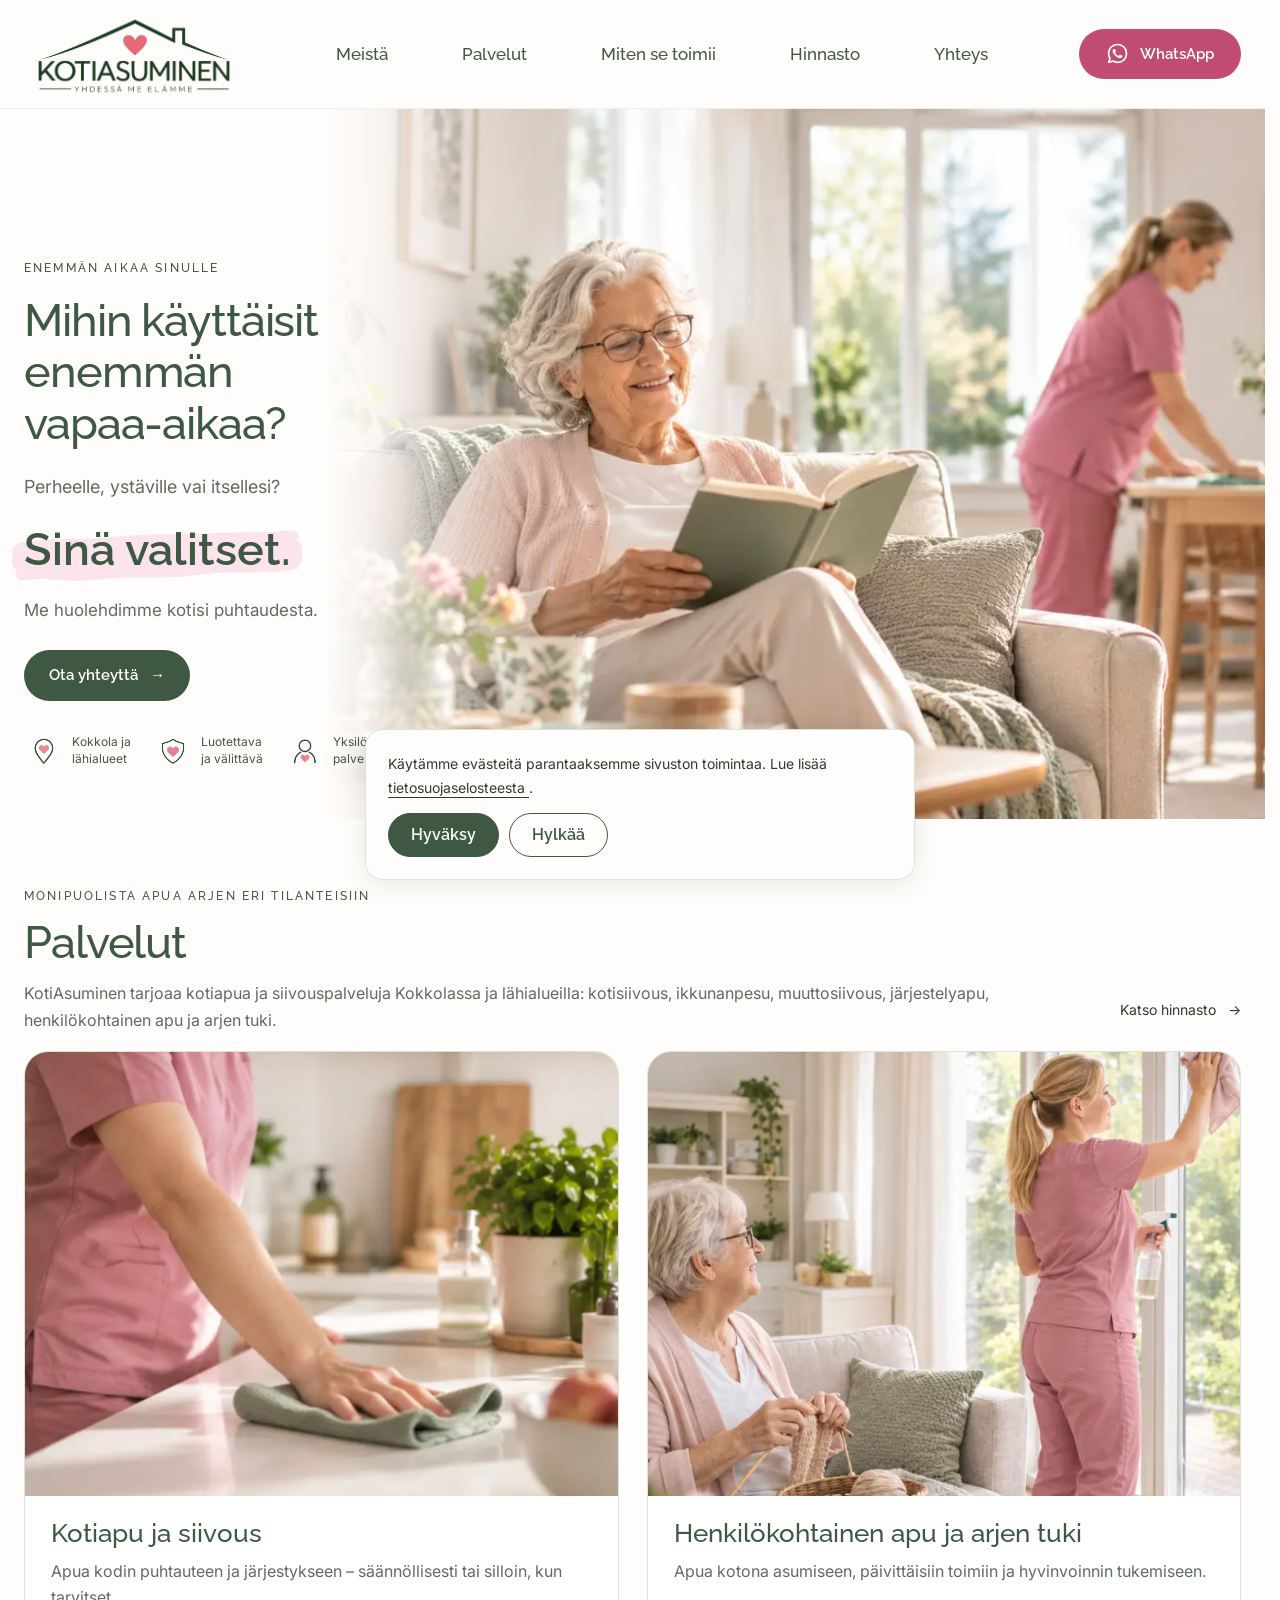
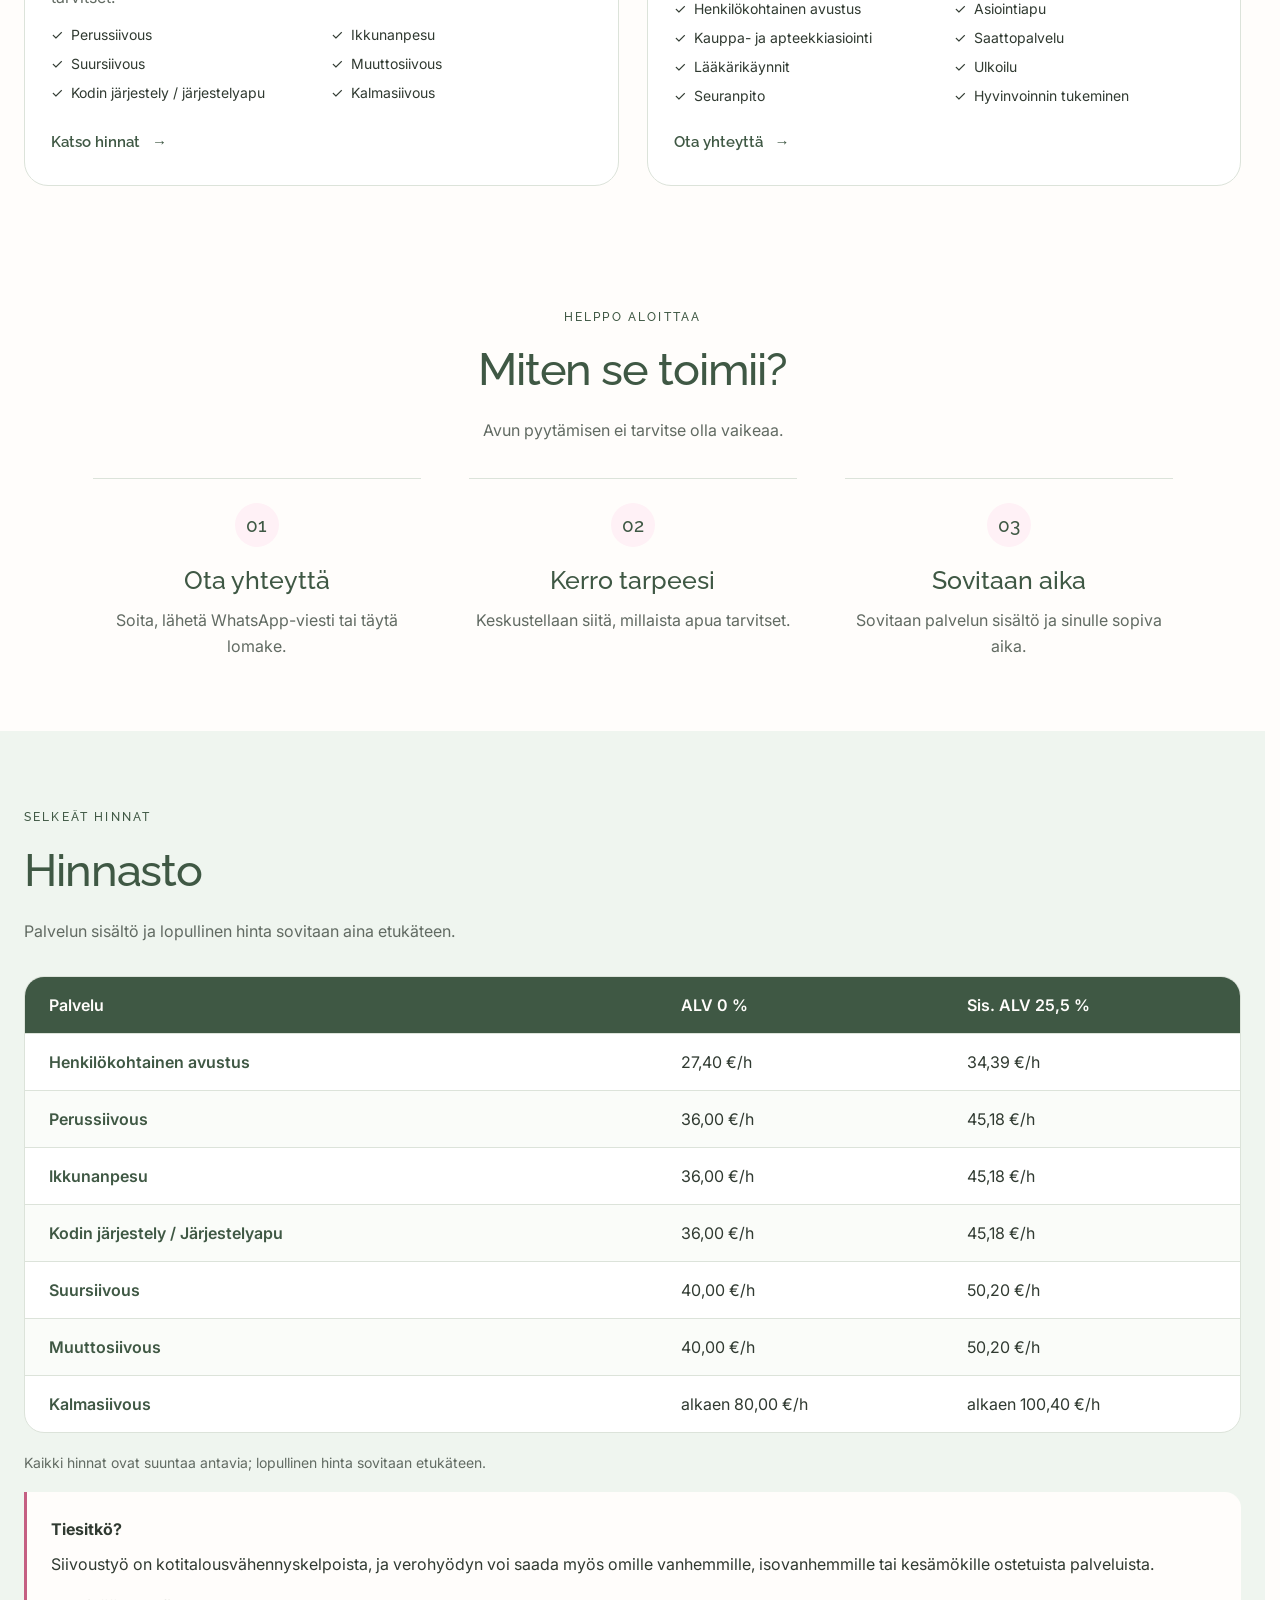
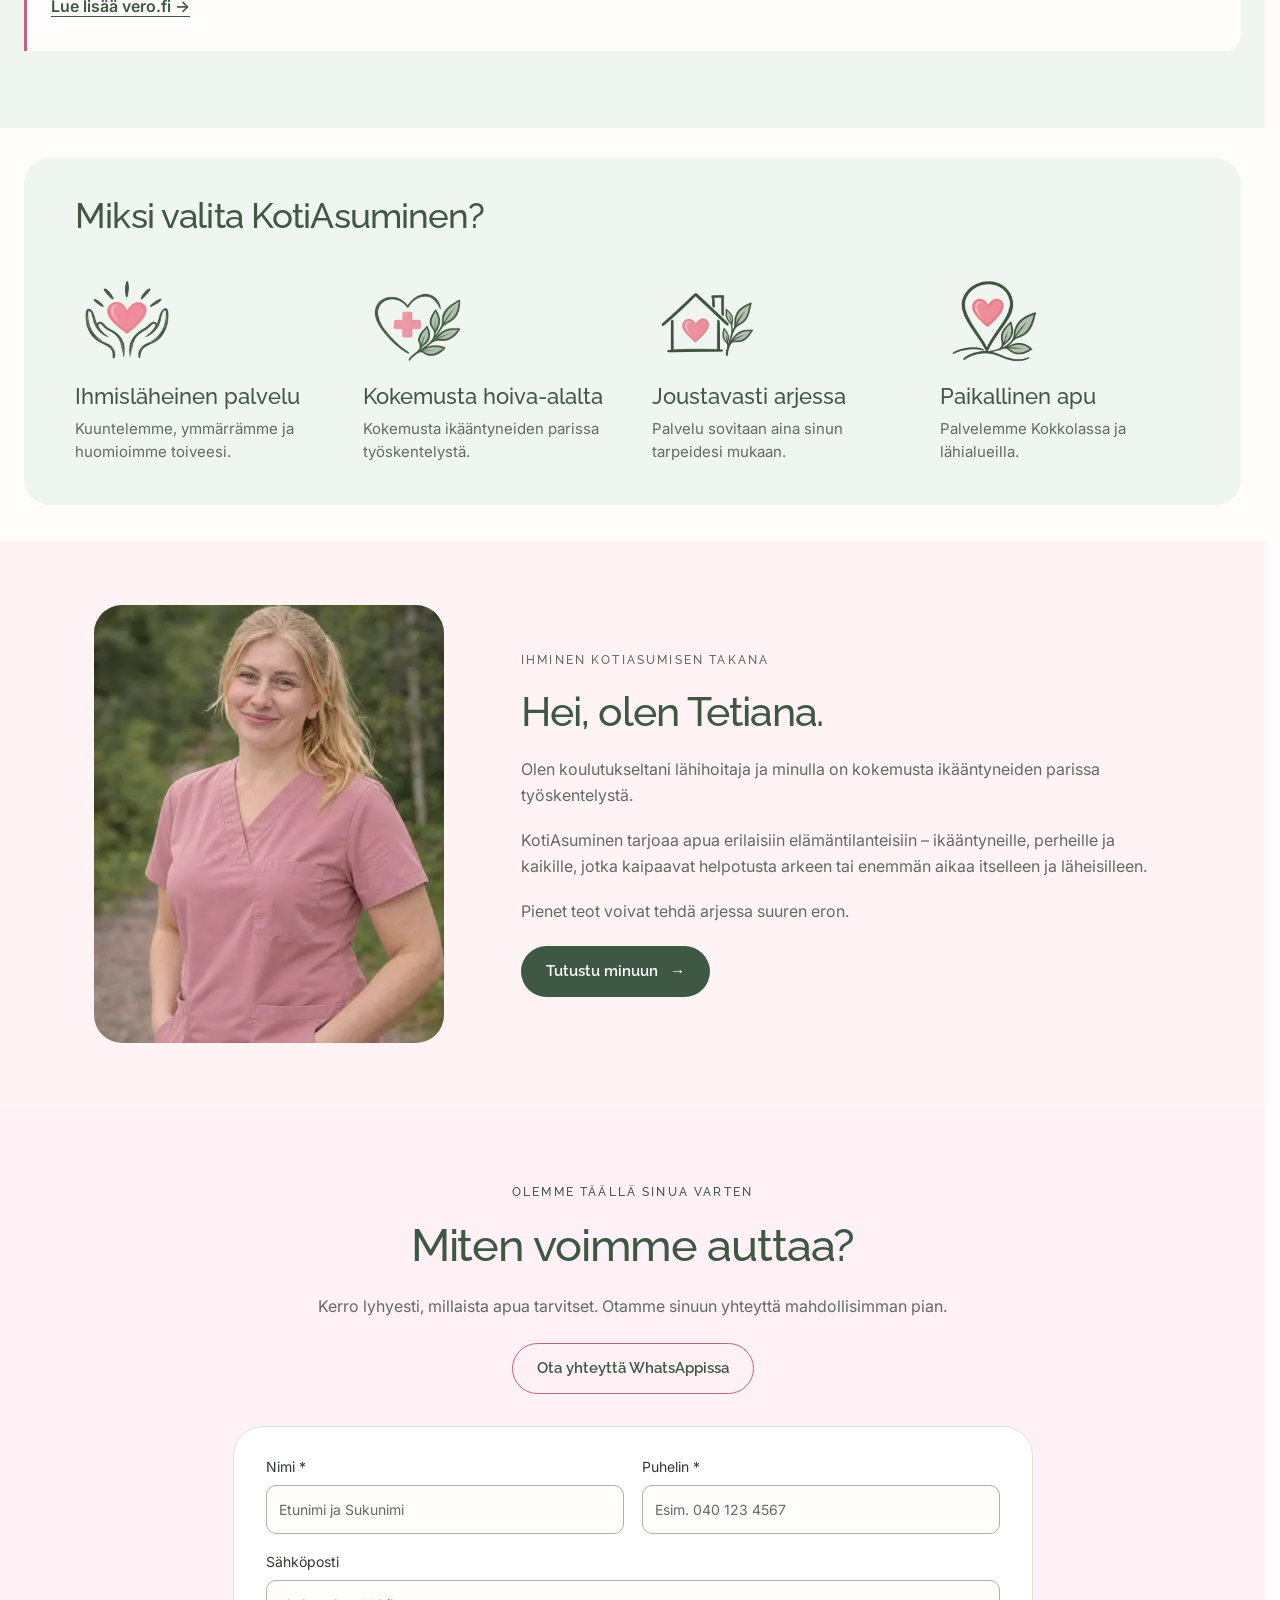
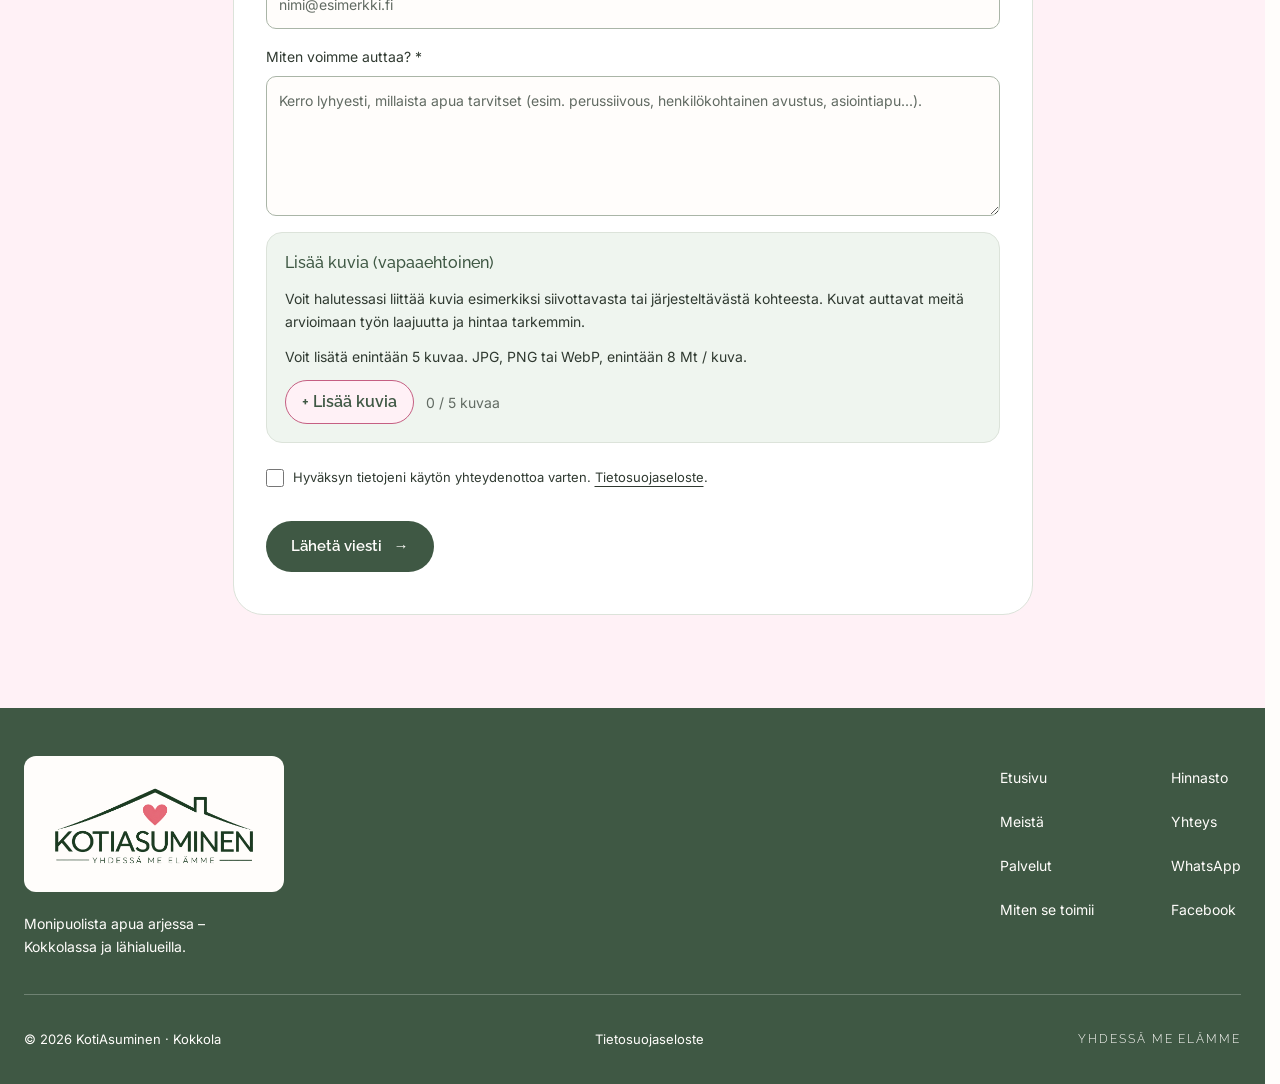
==== commit decfde56: "Update photo upload text" ====
--- a/index.html
+++ b/index.html
@@ -884,8 +884,9 @@
                 <h3 id="photoLabel">Lisää kuvia (vapaaehtoinen)</h3>
 
                 <p id="photoHelp">
-                  Voit halutessasi liittää kuvia kohteesta. Kuvat auttavat meitä
-                  arvioimaan työn laajuutta ja hintaa tarkemmin.
+                  <p id="photoHelp">
+  Voit halutessasi liittää kuvia esimerkiksi siivottavasta tai järjesteltävästä kohteesta. Kuvat auttavat meitä arvioimaan työn laajuutta ja hintaa tarkemmin.
+</p>
                 </p>
 
                 <p id="photoLimit">
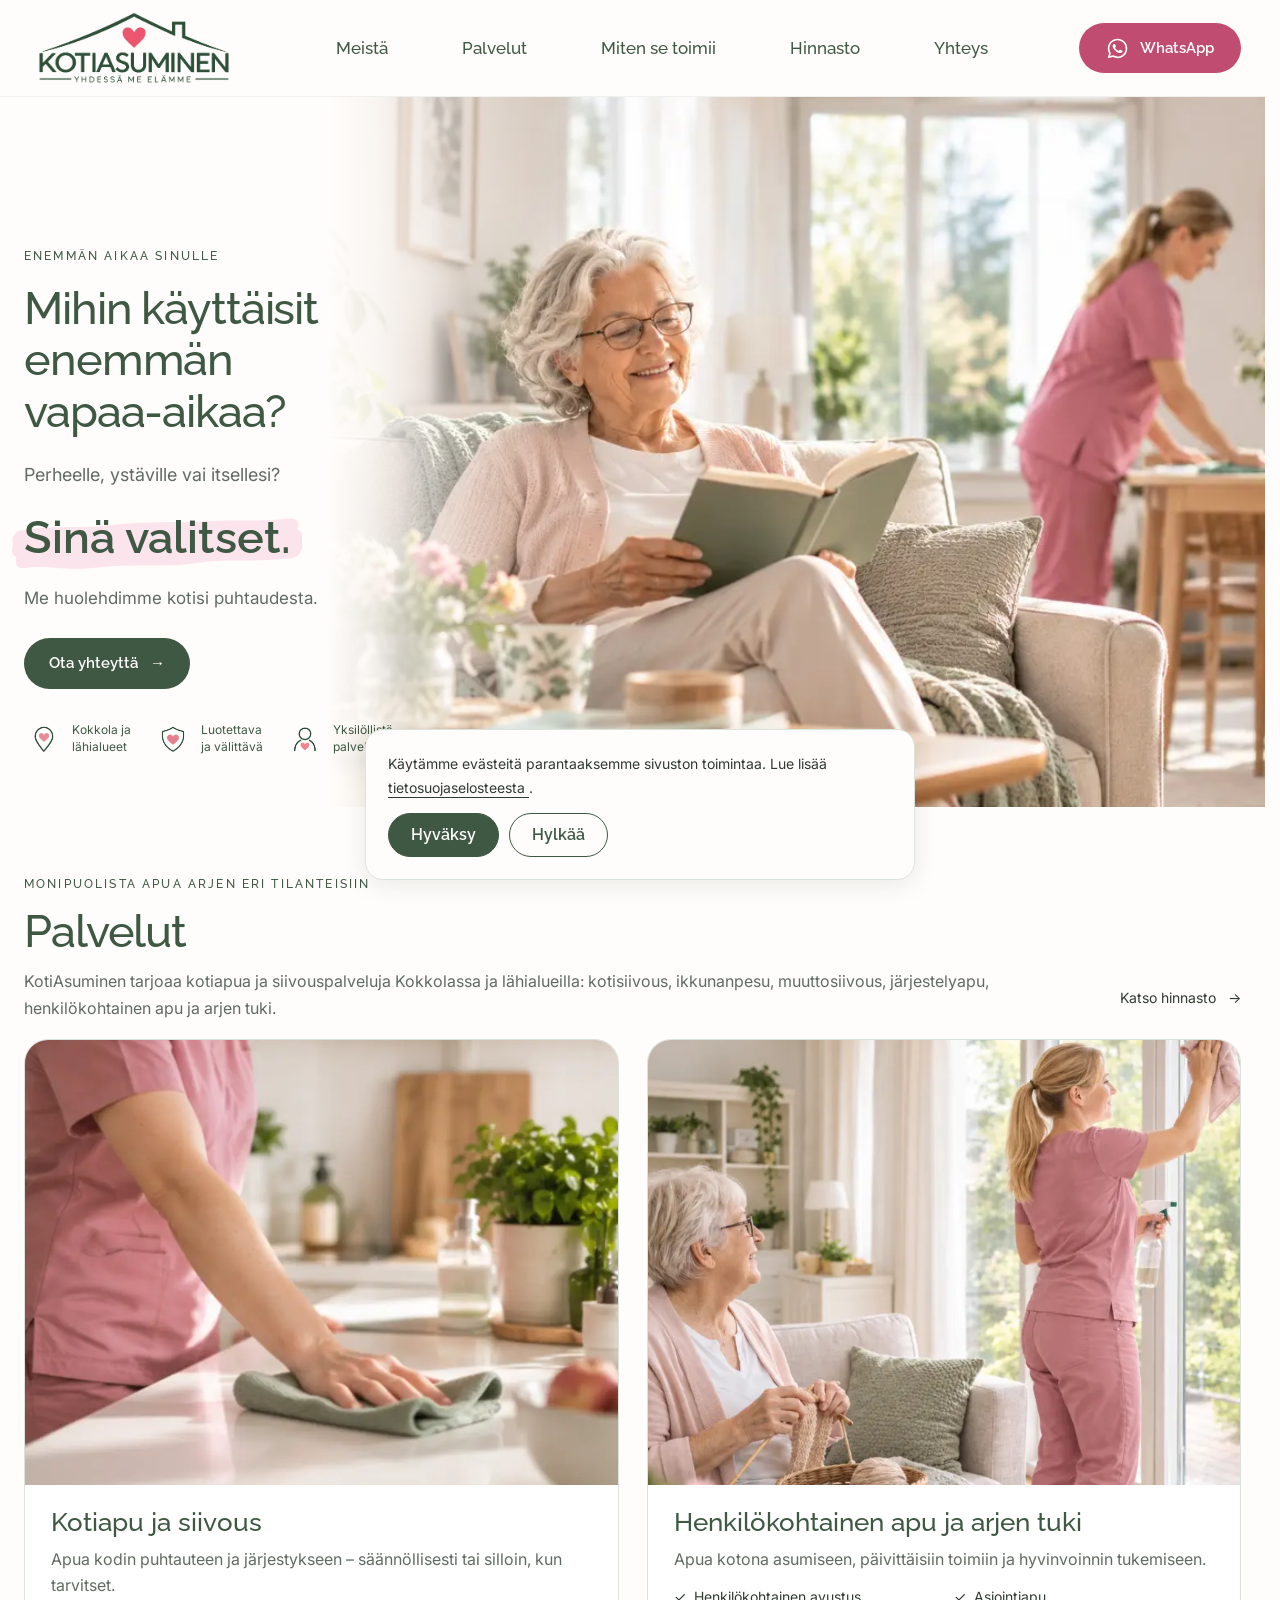
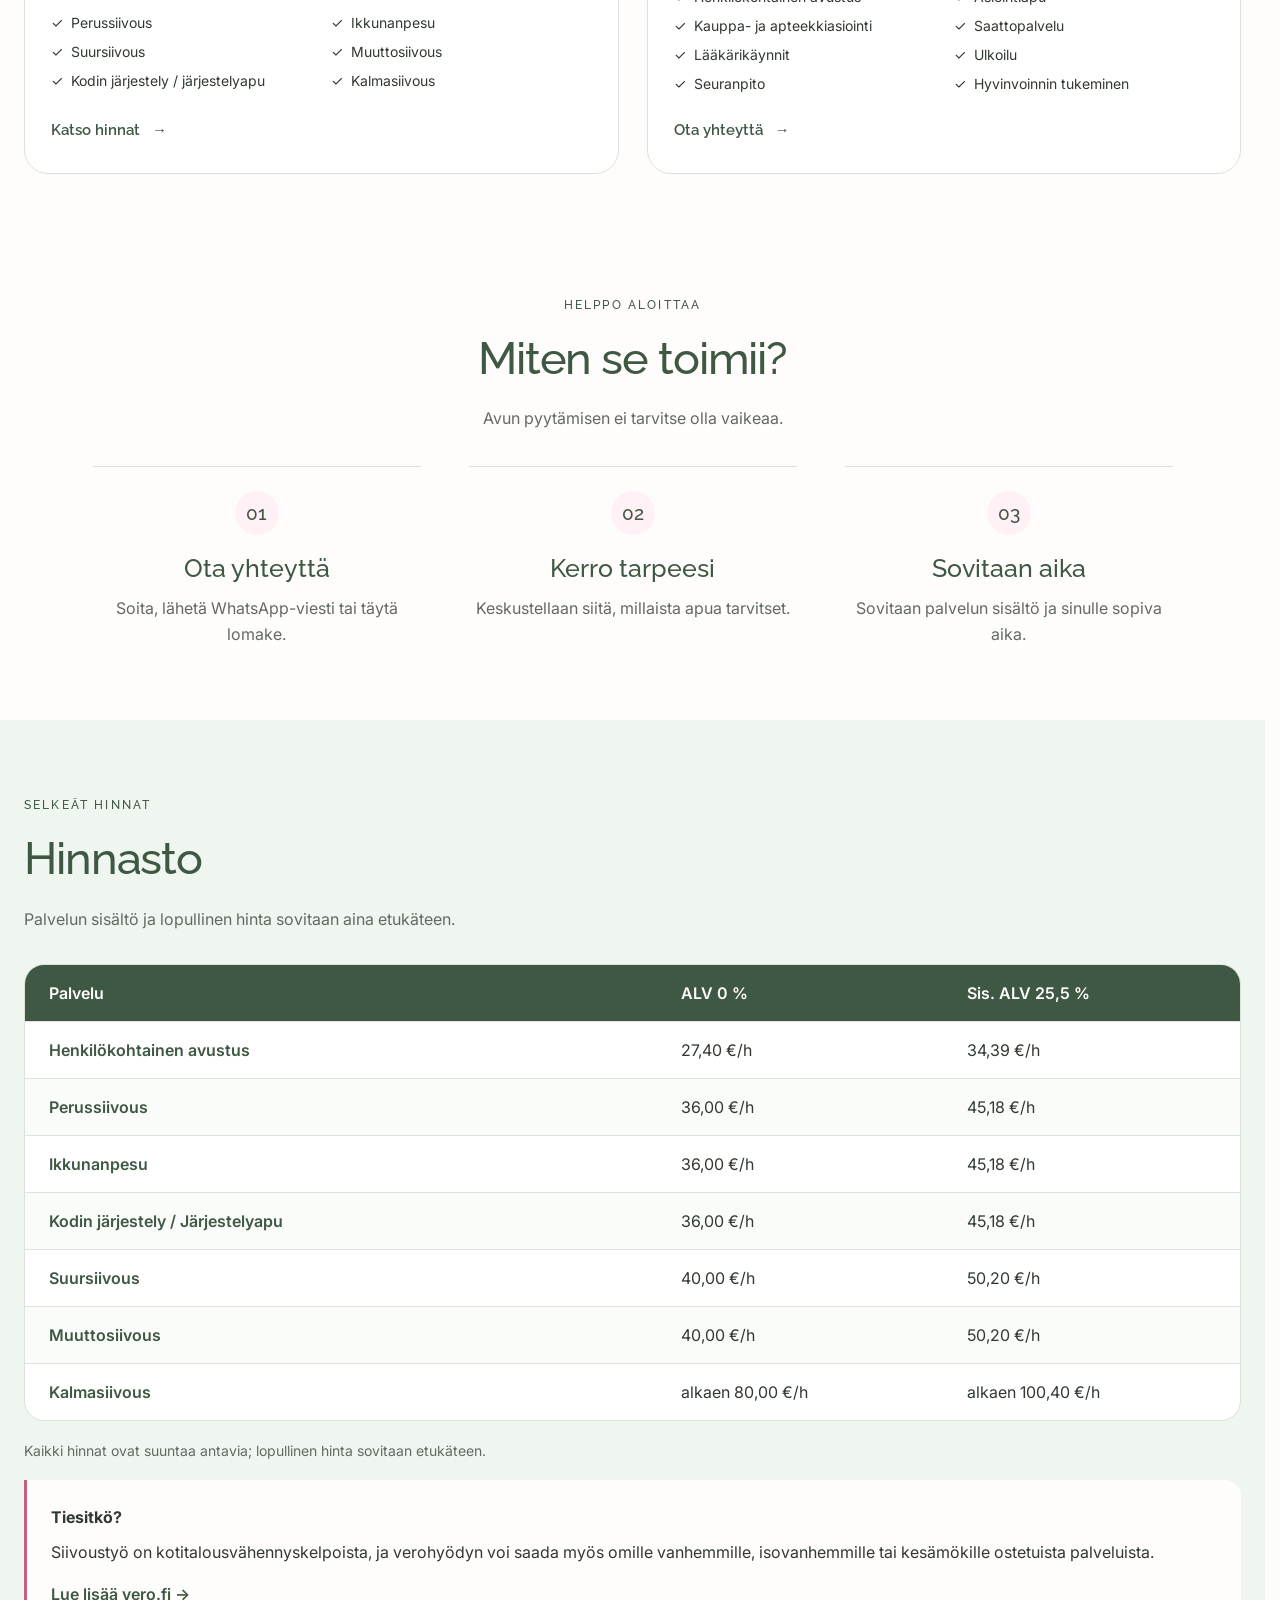
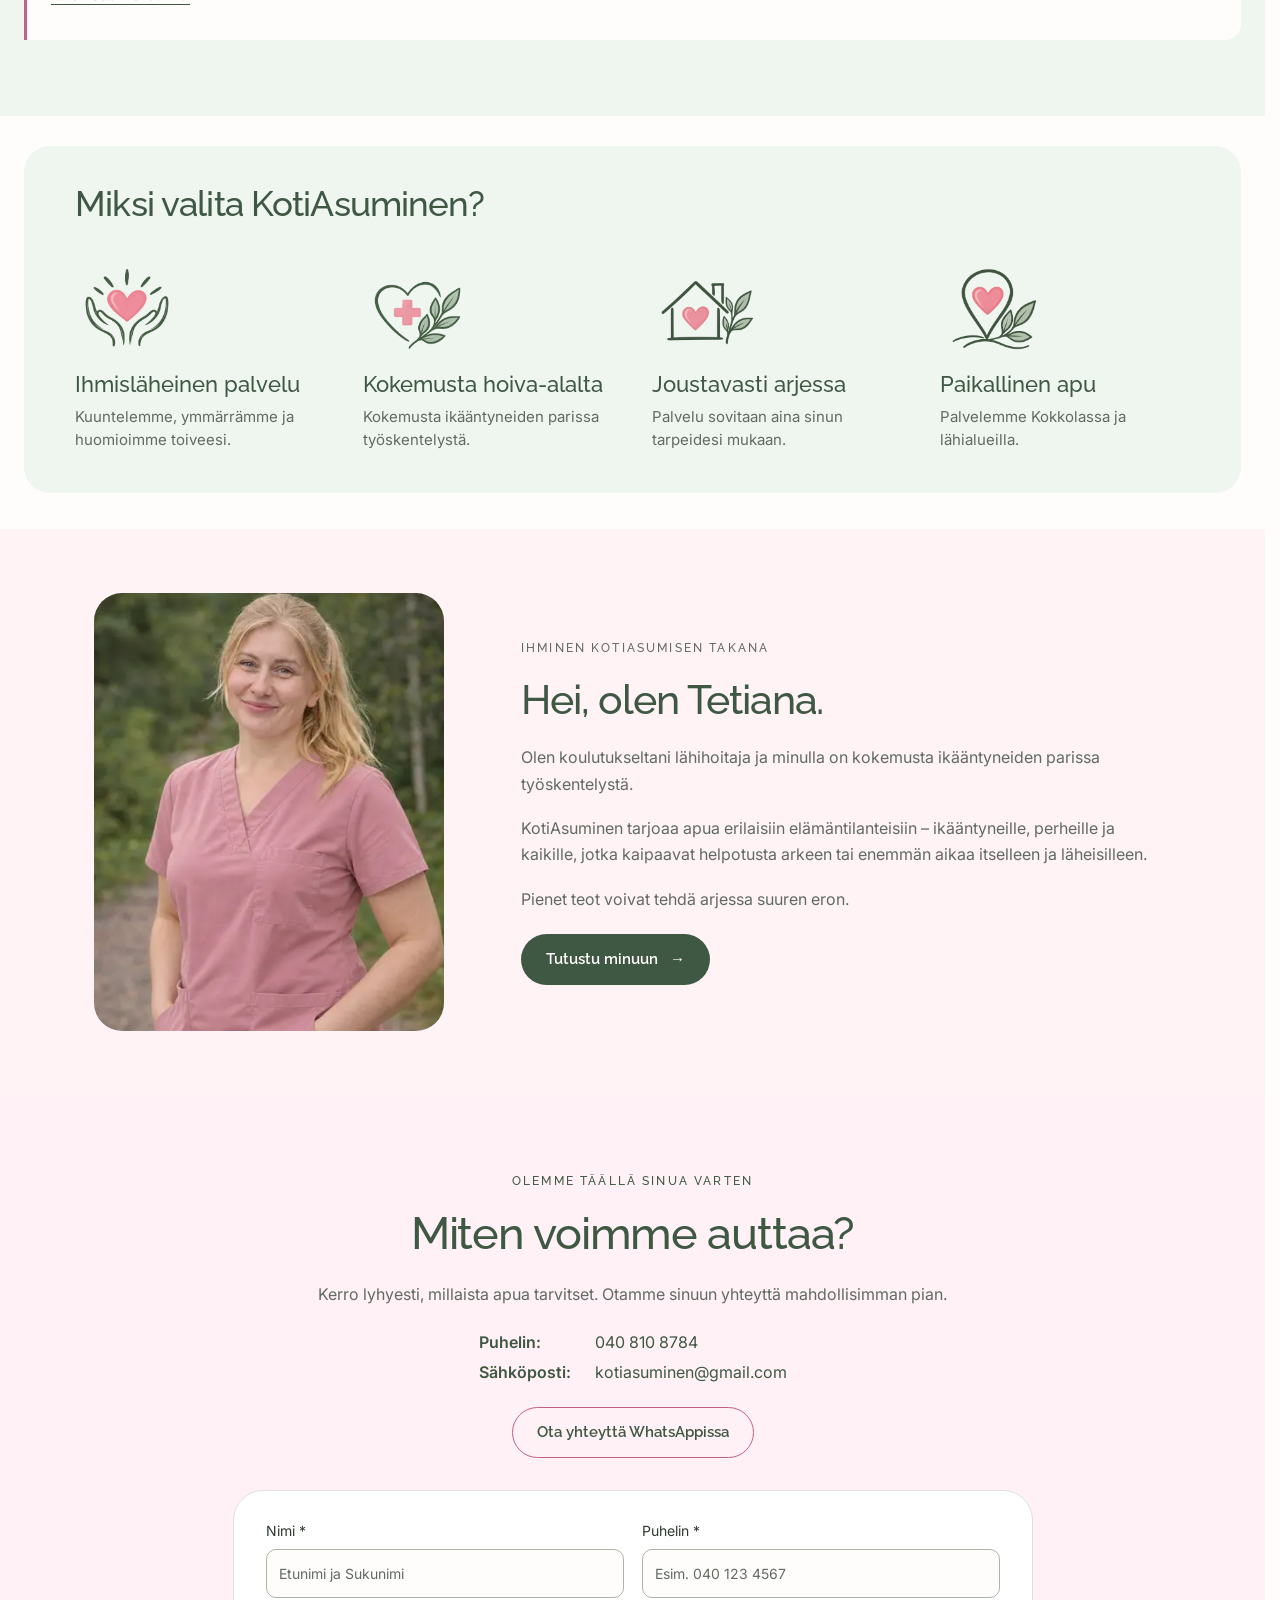
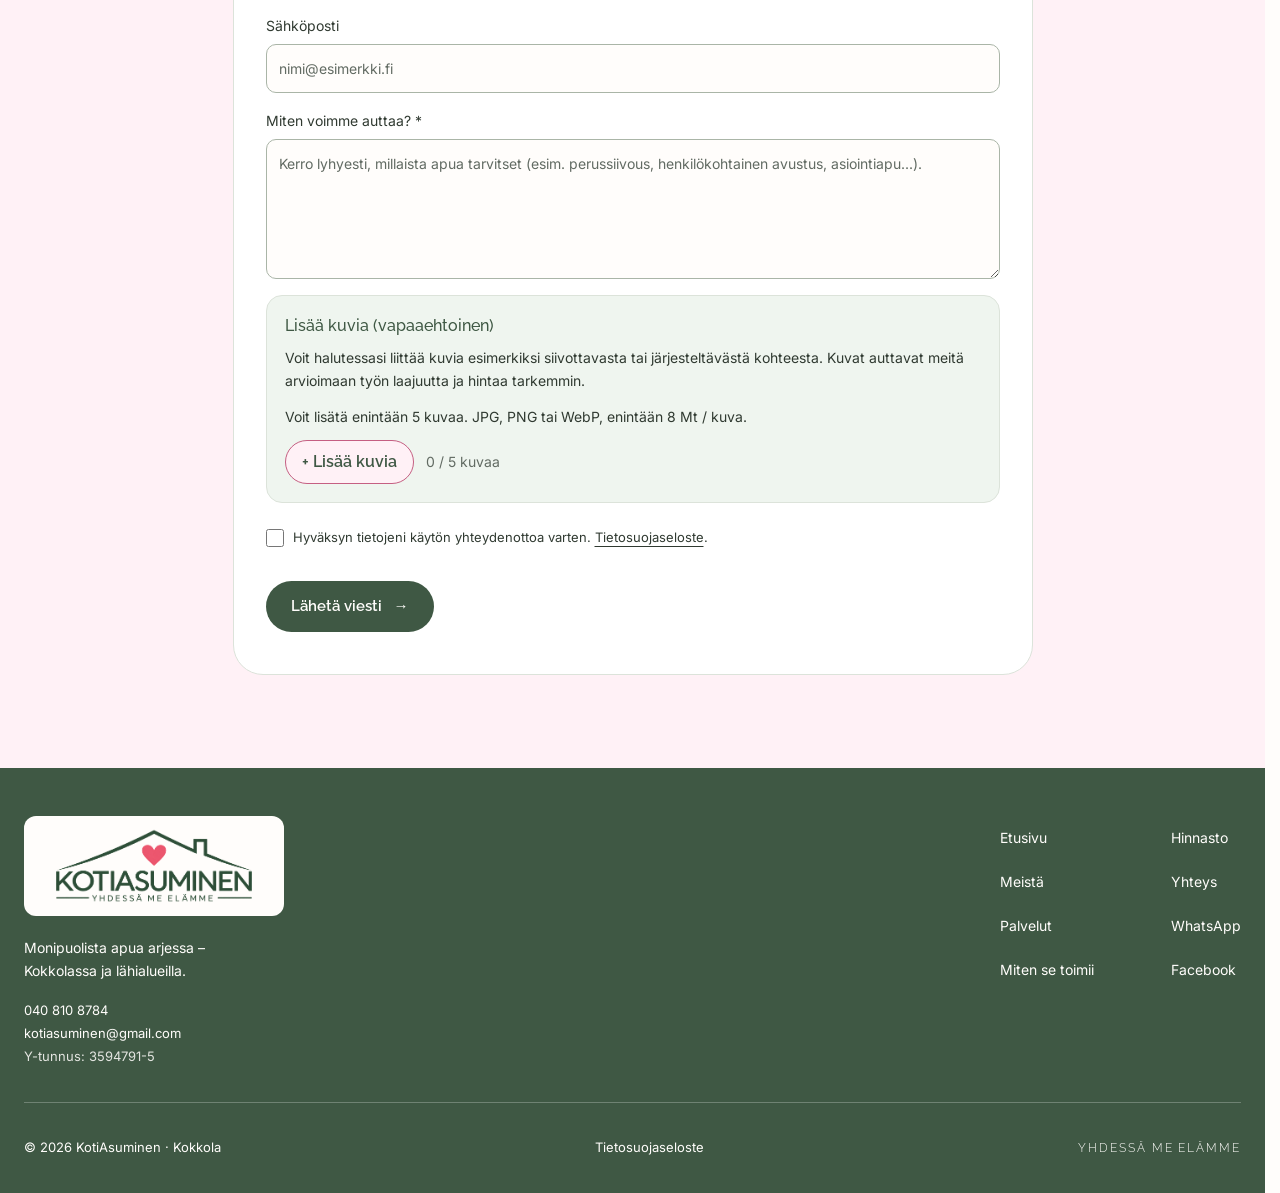
==== commit a9a82ae6: "Update contact details and favicon" ====
--- a/index.html
+++ b/index.html
@@ -25,7 +25,10 @@
     <meta property="og:image" content="https://kotiasuminen.fi/img/hero2-1536.jpg" />
     <meta property="og:locale" content="fi_FI" />
 
-    <link rel="icon" type="image/png" href="./img/favicon.png" />
+    <link rel="icon" href="/favicon.ico" sizes="any" />
+<link rel="icon" type="image/png" sizes="48x48" href="/favicon-48x48.png" />
+<link rel="icon" type="image/png" sizes="96x96" href="/favicon-96x96.png" />
+<link rel="apple-touch-icon" sizes="180x180" href="/apple-touch-icon.png" />
     <link rel="preconnect" href="https://fonts.googleapis.com" />
     <link rel="preconnect" href="https://fonts.gstatic.com" crossorigin />
     <link href="https://fonts.googleapis.com/css2?family=Inter:wght@400;500;600&amp;family=Raleway:wght@300;500;600&amp;display=swap" rel="stylesheet" />
@@ -45,6 +48,7 @@
       "image": "https://kotiasuminen.fi/img/hero2-1536.jpg",
       "telephone": "+358408108784",
       "email": "kotiasuminen@gmail.com",
+      "taxID": "3594791-5",
       "description": "Kotiapua, siivouspalveluja, henkilökohtaista apua ja arjen tukea Kokkolassa ja lähialueilla.",
       "areaServed": {
         "@type": "City",
@@ -811,6 +815,17 @@
               mahdollisimman pian.
             </p>
 
+            <div class="contactDetails">
+              <p>
+                <strong>Puhelin:</strong>
+                <a href="tel:+358408108784">040 810 8784</a>
+              </p>
+              <p>
+                <strong>Sähköposti:</strong>
+                <a href="mailto:kotiasuminen@gmail.com">kotiasuminen@gmail.com</a>
+              </p>
+            </div>
+
             <a
               class="button button--pink"
               href="https://wa.me/358408108784"
@@ -884,9 +899,7 @@
                 <h3 id="photoLabel">Lisää kuvia (vapaaehtoinen)</h3>
 
                 <p id="photoHelp">
-                  <p id="photoHelp">
-  Voit halutessasi liittää kuvia esimerkiksi siivottavasta tai järjesteltävästä kohteesta. Kuvat auttavat meitä arvioimaan työn laajuutta ja hintaa tarkemmin.
-</p>
+                  Voit halutessasi liittää kuvia esimerkiksi siivottavasta tai järjesteltävästä kohteesta. Kuvat auttavat meitä arvioimaan työn laajuutta ja hintaa tarkemmin.
                 </p>
 
                 <p id="photoLimit">
@@ -983,6 +996,12 @@
         Monipuolista apua arjessa –<br>
         Kokkolassa ja lähialueilla.
       </p>
+
+      <div class="footerContact">
+        <a href="tel:+358408108784">040 810 8784</a>
+        <a href="mailto:kotiasuminen@gmail.com">kotiasuminen@gmail.com</a>
+        <span>Y-tunnus: 3594791-5</span>
+      </div>
     </div>
 
     <!-- Sivun linkit. -->
@@ -1007,7 +1026,7 @@
       </a>
 
       <a
-        href="https://www.facebook.com/"
+        href="https://www.facebook.com/profile.php?id=61585007353781"
         target="_blank"
         rel="noopener noreferrer"
       >
--- a/css/style.css
+++ b/css/style.css
@@ -1679,6 +1679,57 @@
   }
 }
 
+
+
+/* Tablet: pehmeä siirtymä tekstin ja kuvan välillä. */
+@media (min-width: 801px) and (max-width: 1100px) {
+  .hero {
+    grid-template-columns: 42% 58%;
+    background: var(--white);
+  }
+
+  .hero__left {
+    position: relative;
+    z-index: 3;
+    padding-right: 0;
+  }
+
+  .hero__content {
+    max-width: 470px;
+  }
+
+  .hero__image {
+    width: 116%;
+    margin-left: -16%;
+  }
+
+  .hero__image img {
+    object-position: 61% center;
+
+    -webkit-mask-image: linear-gradient(
+      to right,
+      transparent 0%,
+      rgb(0 0 0 / 0.12) 5%,
+      rgb(0 0 0 / 0.35) 11%,
+      rgb(0 0 0 / 0.64) 18%,
+      rgb(0 0 0 / 0.86) 26%,
+      #000 35%
+    );
+
+    mask-image: linear-gradient(
+      to right,
+      transparent 0%,
+      rgb(0 0 0 / 0.12) 5%,
+      rgb(0 0 0 / 0.35) 11%,
+      rgb(0 0 0 / 0.64) 18%,
+      rgb(0 0 0 / 0.86) 26%,
+      #000 35%
+    );
+  }
+ }
+
+
+  
 @media (max-width: 800px) {
   .hero {
     grid-template-columns: minmax(0, 1fr);
@@ -1913,4 +1964,89 @@
   .contactForm {
     padding-inline: 16px;
   }
-}+}
+
+/* Yhteystiedot: yhteystiedot osaksi sivun nykyistä ilmettä. */
+.contactDetails {
+  display: grid;
+  gap: 6px;
+  width: fit-content;
+  max-width: 100%;
+  margin: 22px auto 16px;
+  text-align: left;
+  font-size: 16px;
+  line-height: 1.55;
+}
+.contactDetails p {
+  display: grid;
+  grid-template-columns: 104px minmax(0, 1fr);
+  gap: 12px;
+  margin: 0;
+  color: var(--text);
+}
+.contactDetails strong {
+  color: var(--green-dark);
+  font-weight: 600;
+}
+.contactDetails a {
+  color: var(--green-dark);
+  text-decoration: none;
+  overflow-wrap: anywhere;
+}
+.contactDetails a:hover,
+.contactDetails a:focus-visible {
+  color: var(--pink-accent);
+  text-decoration: underline;
+}
+
+/* Footerin yhteys- ja yritystiedot. */
+.footerContact {
+  display: grid;
+  gap: 3px;
+  margin-top: 18px;
+  font-size: 13px;
+  line-height: 1.55;
+}
+.footerContact a,
+.footerContact span {
+  display: block;
+  width: fit-content;
+  max-width: 100%;
+}
+.footerContact a {
+  overflow-wrap: anywhere;
+}
+.footerContact span {
+  opacity: .86;
+}
+
+@media (max-width: 800px) {
+  .contactDetails {
+    margin-top: 18px;
+  }
+  .footerContact {
+    justify-items: center;
+    margin-top: 16px;
+  }
+}
+@media (max-width: 520px) {
+  .contactDetails {
+    width: 100%;
+    max-width: 360px;
+    font-size: 15px;
+  }
+  .contactDetails p {
+    grid-template-columns: 92px minmax(0, 1fr);
+    gap: 8px;
+  }
+}
+@media (max-width: 380px) {
+  .contactDetails p {
+    display: block;
+  }
+  .contactDetails strong {
+    display: block;
+    margin-bottom: 1px;
+  }
+}
+
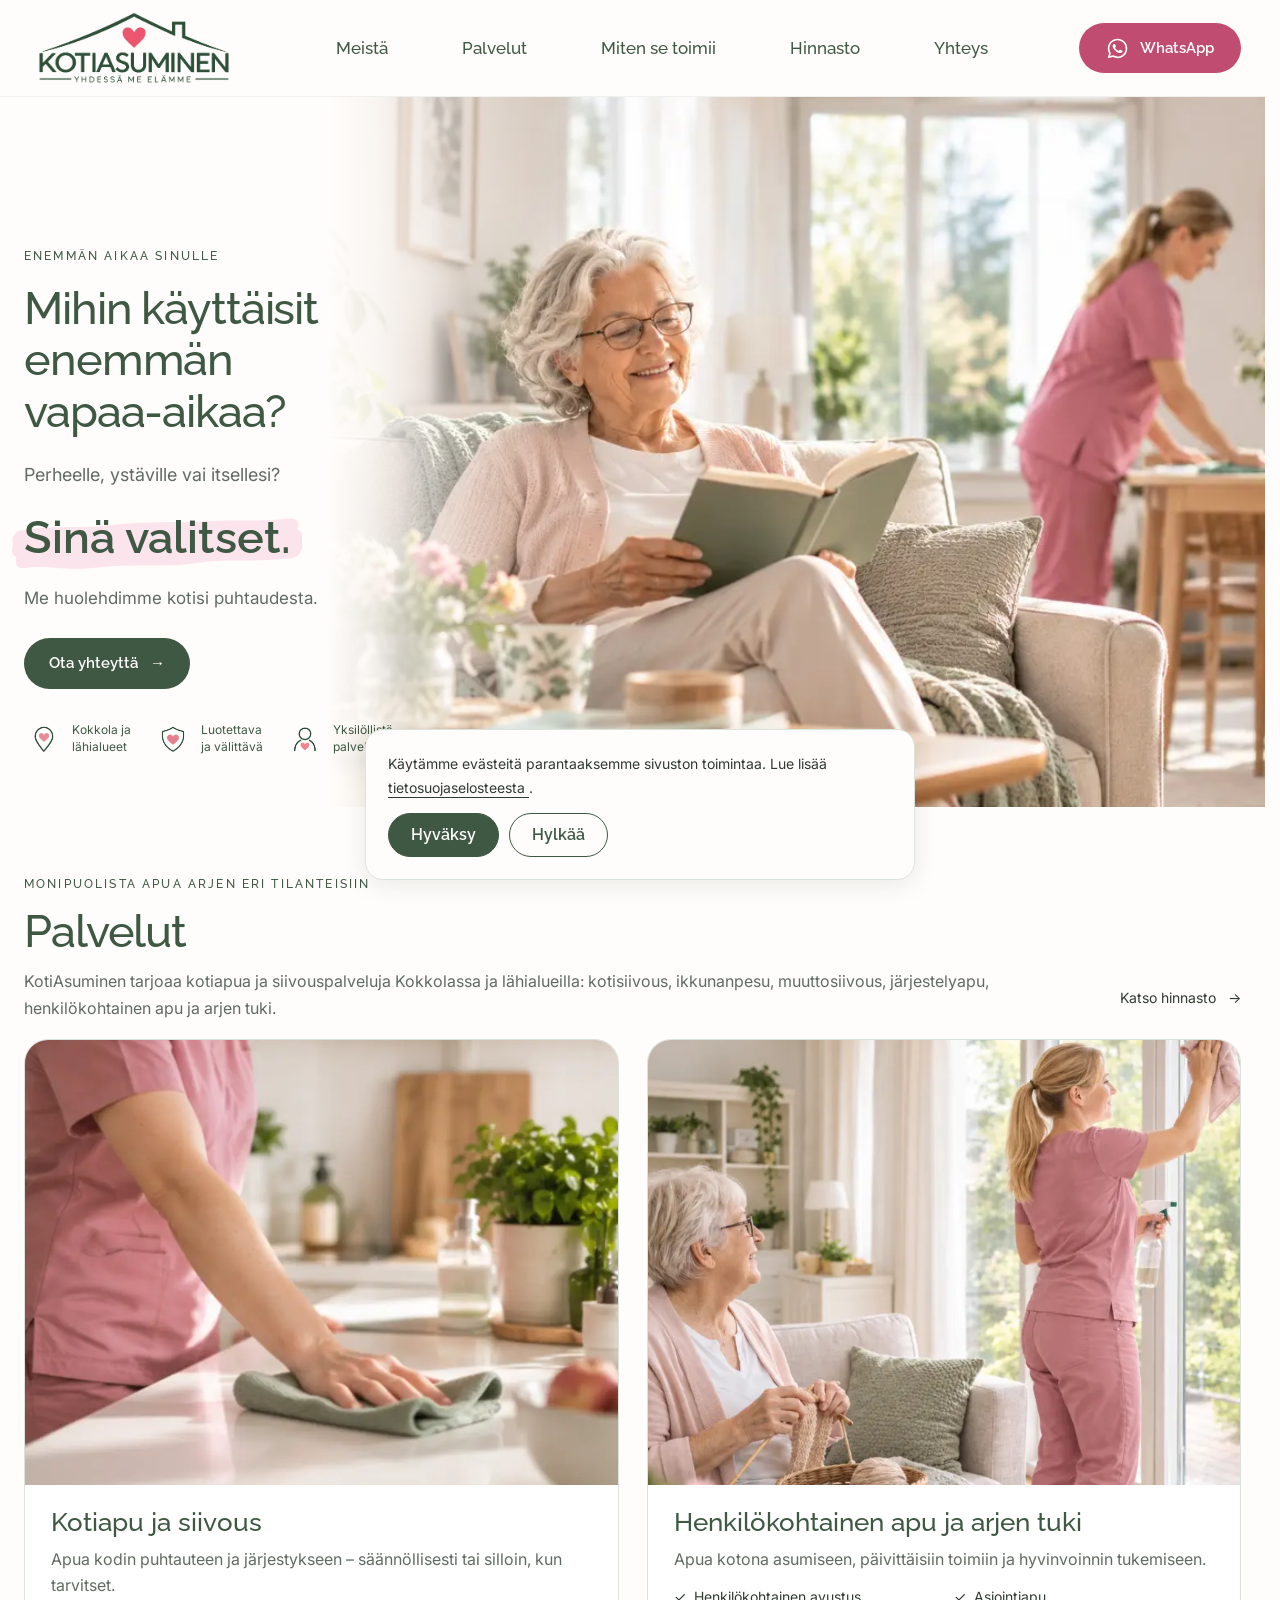
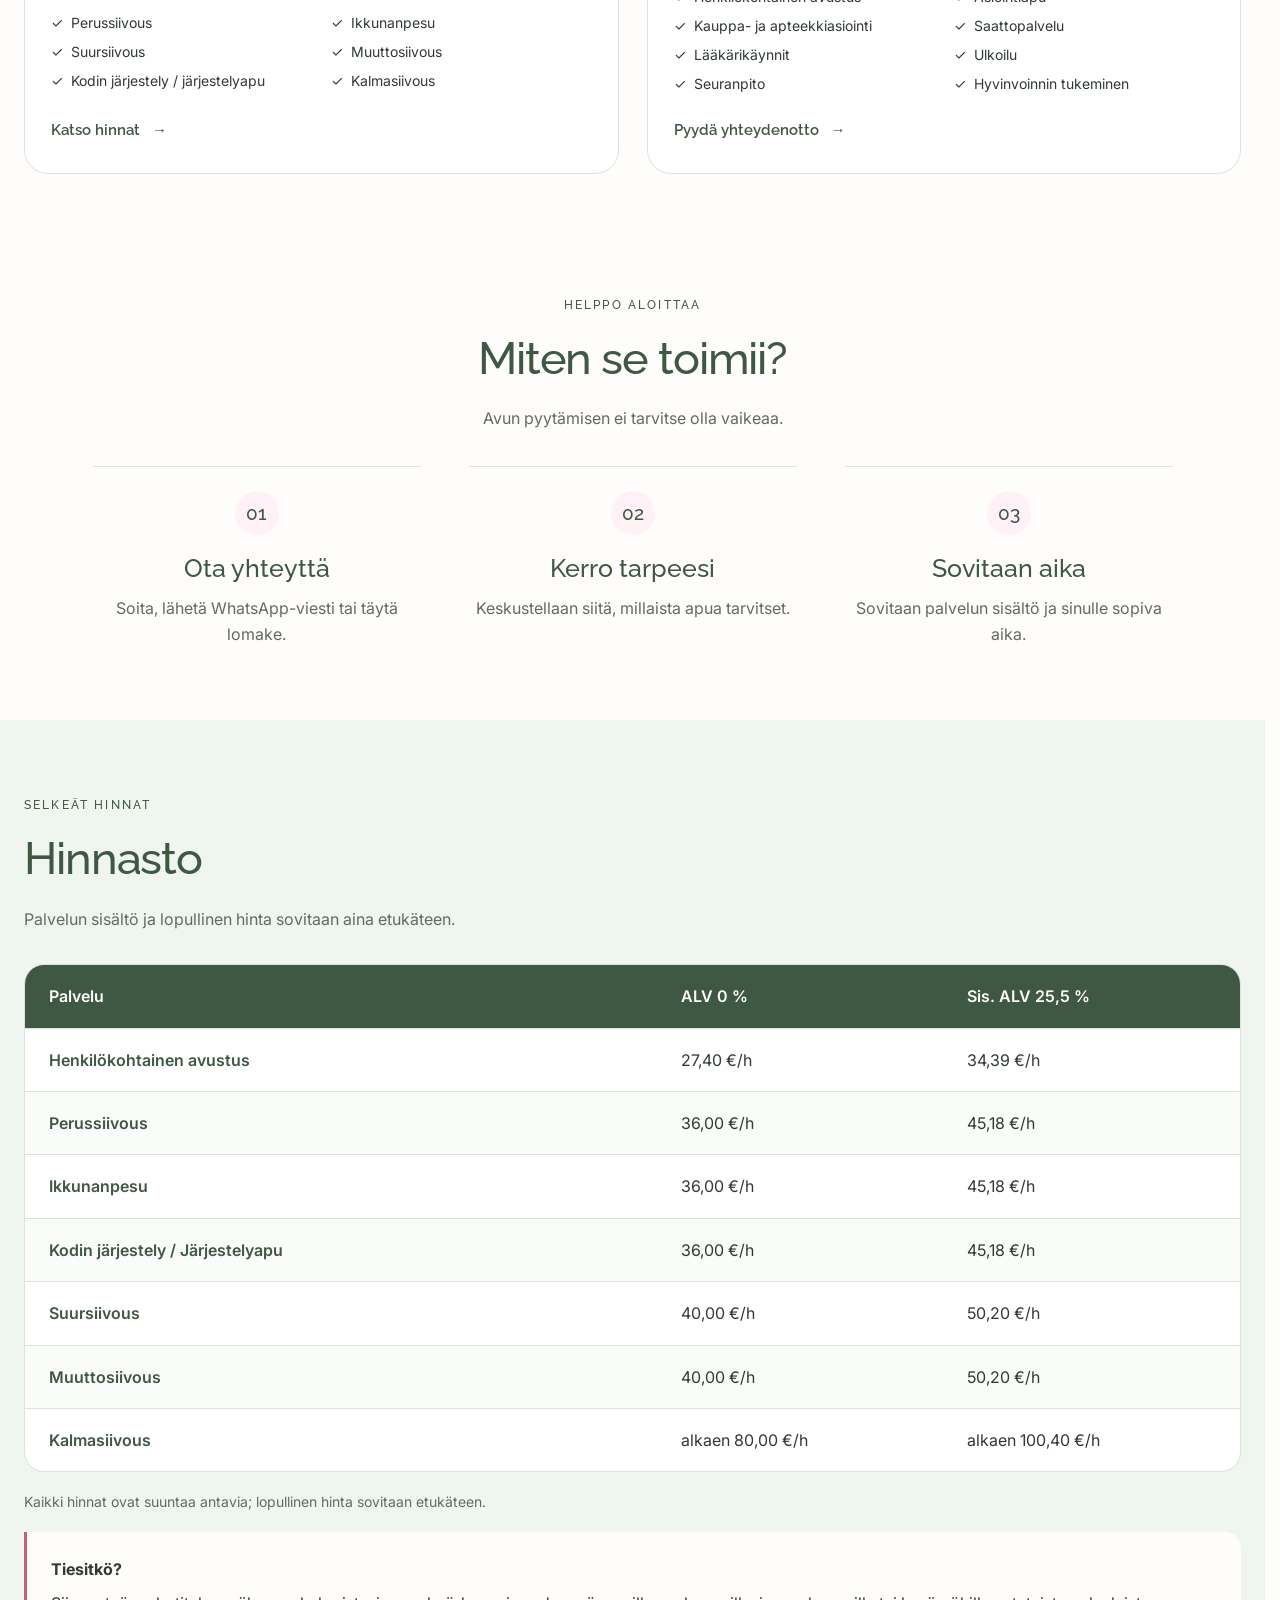
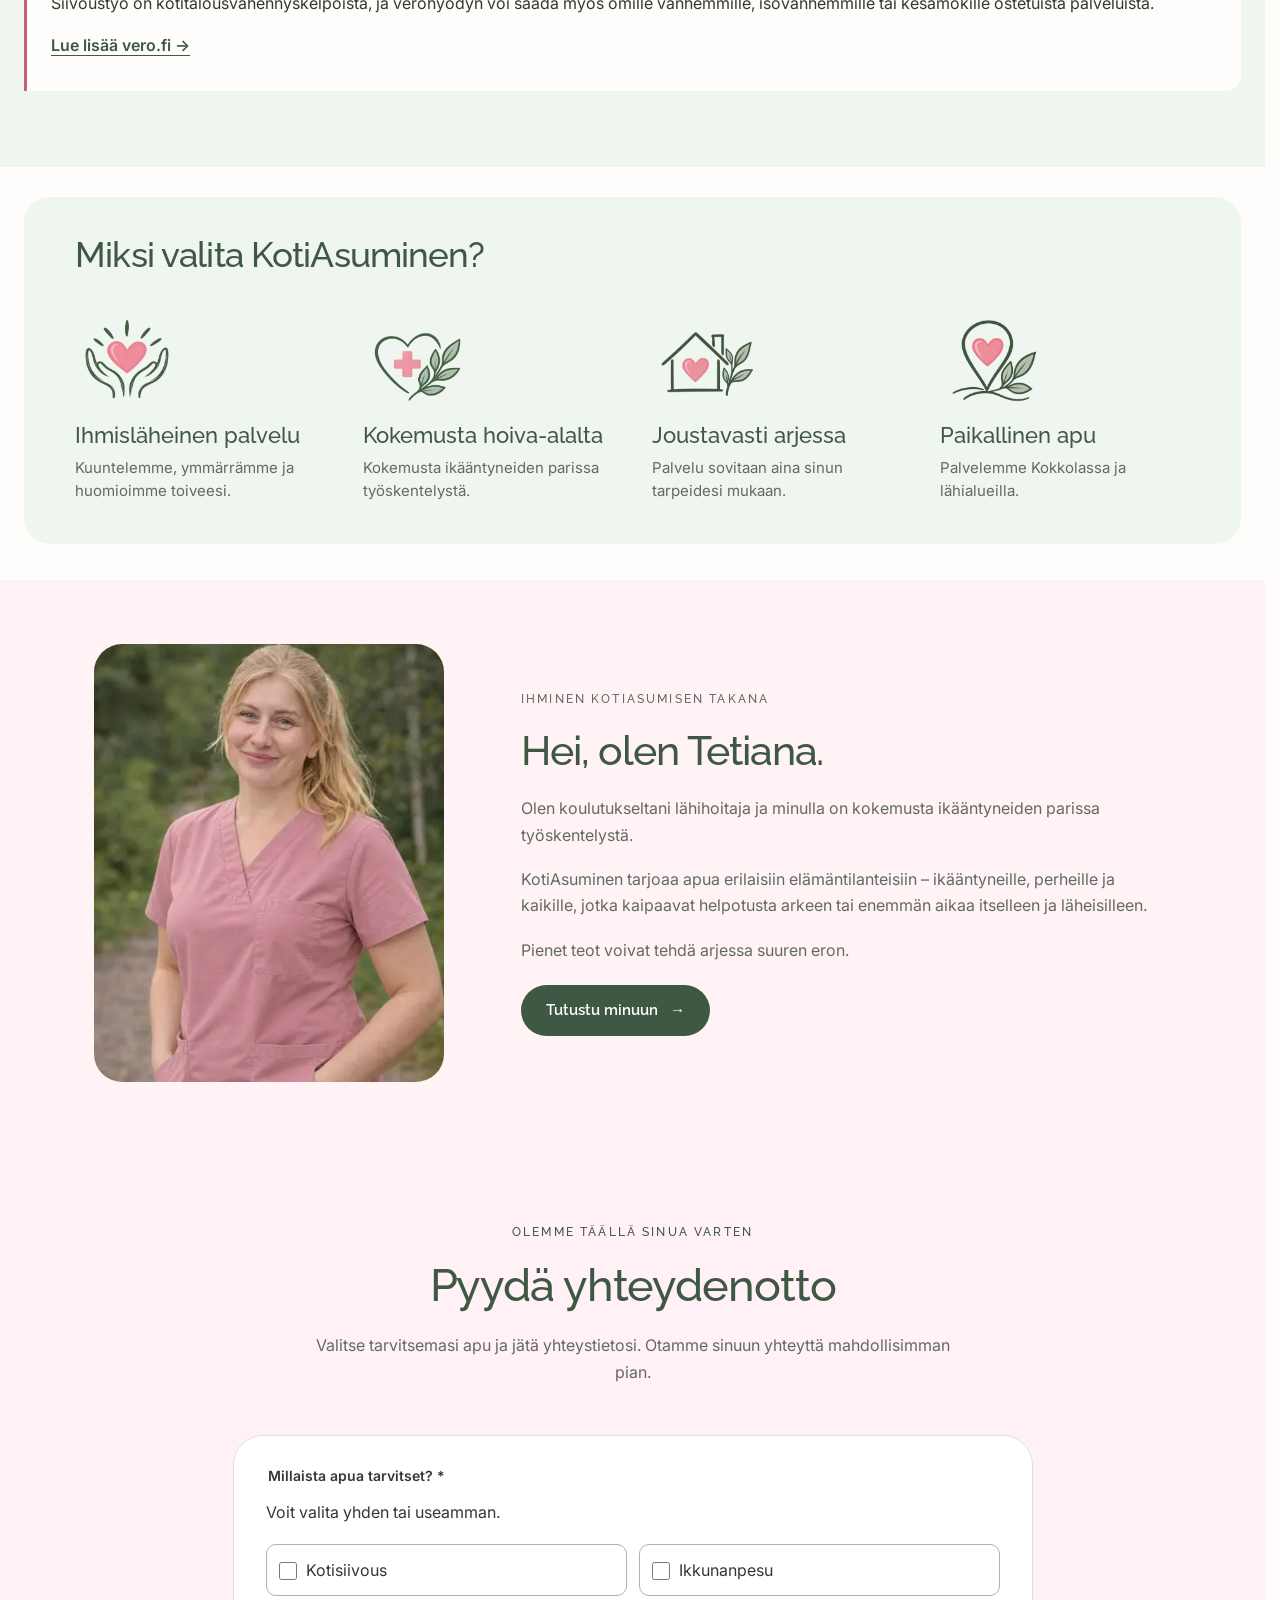
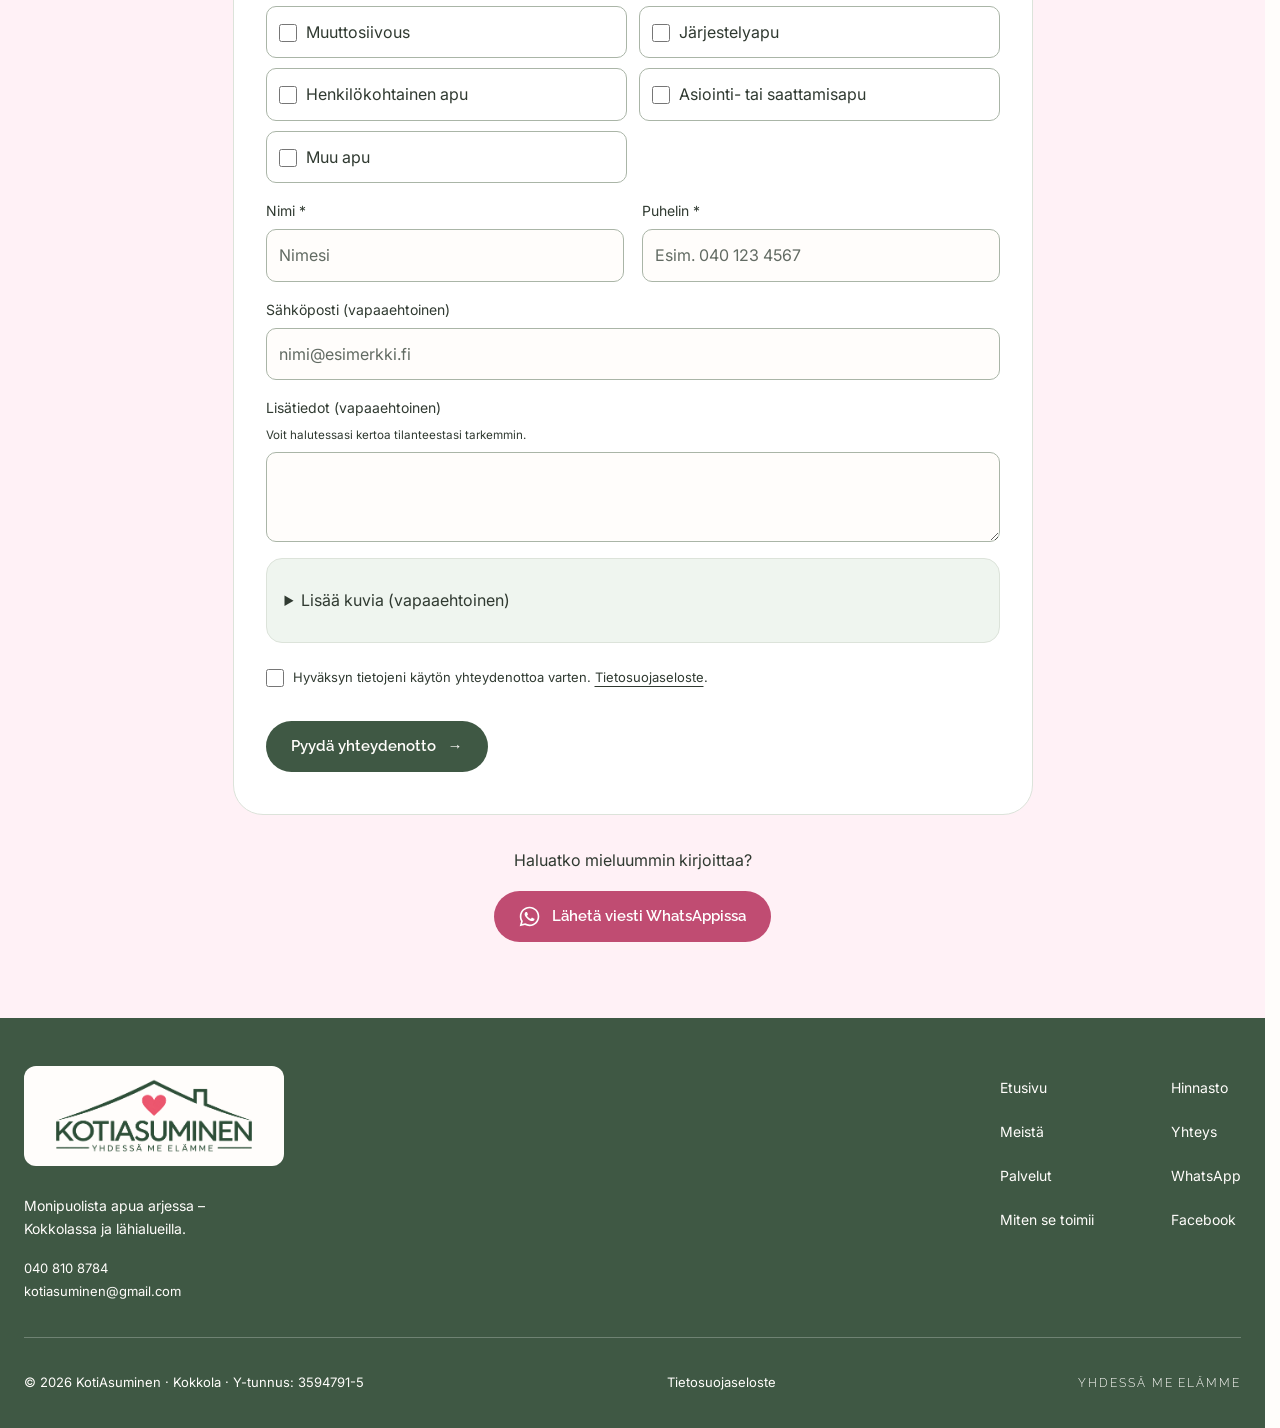
==== commit 40889792: "Improve contact form and website contact flow" ====
--- a/index.html
+++ b/index.html
@@ -1,3 +1,4 @@
+<!doctype html>
 <html lang="fi">
   <head>
     <meta charset="UTF-8" />
@@ -110,11 +111,9 @@
     <header class="siteHeader" id="top">
       <div class="container siteHeader__inner">
         <a class="logo" href="#top" aria-label="KotiAsuminen – Etusivu">
-          <img
+          <img width="2172" height="724"
             src="./img/logo1.png"
             alt="KotiAsuminen – Yhdessä me elämme"
-            width="2048"
-            height="768"
             decoding="async"
           />
         </a>
@@ -174,11 +173,9 @@
           href="#top"
           aria-label="KotiAsuminen – Etusivu"
         >
-          <img
+          <img width="2172" height="724"
             src="./img/logo1.png"
             alt="KotiAsuminen – Yhdessä me elämme"
-            width="2048"
-            height="768"
             decoding="async"
           />
         </a>
@@ -526,7 +523,7 @@
                 </ul>
 
                 <a class="serviceCard__link" href="#yhteys">
-                  Ota yhteyttä
+                  Pyydä yhteydenotto
                   <span aria-hidden="true">→</span>
                 </a>
               </div>
@@ -808,36 +805,37 @@
           <div class="contactInfo">
             <p class="eyebrow">OLEMME TÄÄLLÄ SINUA VARTEN</p>
 
-            <h2>Miten voimme auttaa?</h2>
+            <h2>Pyydä yhteydenotto</h2>
 
             <p>
-              Kerro lyhyesti, millaista apua tarvitset. Otamme sinuun yhteyttä
+              Valitse tarvitsemasi apu ja jätä yhteystietosi. Otamme sinuun yhteyttä
               mahdollisimman pian.
             </p>
 
-            <div class="contactDetails">
-              <p>
-                <strong>Puhelin:</strong>
-                <a href="tel:+358408108784">040 810 8784</a>
-              </p>
-              <p>
-                <strong>Sähköposti:</strong>
-                <a href="mailto:kotiasuminen@gmail.com">kotiasuminen@gmail.com</a>
-              </p>
-            </div>
-
-            <a
-              class="button button--pink"
-              href="https://wa.me/358408108784"
-              target="_blank"
-              rel="noopener noreferrer"
-            >
-              Ota yhteyttä WhatsAppissa
-            </a>
-          </div>
-
-          <form class="contactForm" id="contactForm">
+          </div>
+
+          <noscript>
+            <p>Voit pyytää yhteydenottoa
+              <a href="https://wa.me/358408108784" target="_blank" rel="noopener noreferrer">WhatsAppissa</a>
+              tai <a href="mailto:kotiasuminen@gmail.com">sähköpostitse</a>.
+            </p>
+          </noscript>
+          <form class="contactForm" id="contactForm" method="post" inert>
             <div class="formGrid">
+              <fieldset class="fieldset formFull" id="servicesGroup" aria-describedby="servicesHelp">
+                <legend class="fieldset__legend">Millaista apua tarvitset? *</legend>
+                <p id="servicesHelp">Voit valita yhden tai useamman.</p>
+                <p id="servicesError" class="fieldError" hidden>Valitse vähintään yksi palvelu.</p>
+                <div class="checks">
+                  <label class="check"><input type="checkbox" name="services" value="Kotisiivous" /><span>Kotisiivous</span></label>
+                  <label class="check"><input type="checkbox" name="services" value="Ikkunanpesu" /><span>Ikkunanpesu</span></label>
+                  <label class="check"><input type="checkbox" name="services" value="Muuttosiivous" /><span>Muuttosiivous</span></label>
+                  <label class="check"><input type="checkbox" name="services" value="Järjestelyapu" /><span>Järjestelyapu</span></label>
+                  <label class="check"><input type="checkbox" name="services" value="Henkilökohtainen apu" /><span>Henkilökohtainen apu</span></label>
+                  <label class="check"><input type="checkbox" name="services" value="Asiointi- tai saattamisapu" /><span>Asiointi- tai saattamisapu</span></label>
+                  <label class="check"><input type="checkbox" name="services" value="Muu apu" /><span>Muu apu</span></label>
+                </div>
+              </fieldset>
               <label>
                 <span>Nimi *</span>
 
@@ -845,7 +843,7 @@
                   type="text"
                   name="name"
                   id="name"
-                  placeholder="Etunimi ja Sukunimi"
+                  placeholder="Nimesi"
                   autocomplete="name"
                   required
                 />
@@ -857,7 +855,6 @@
                 <input
                   type="tel"
                   inputmode="tel"
-                  pattern="[+0-9 ()-]{7,25}"
                   name="phone"
                   id="phone"
                   placeholder="Esim. 040 123 4567"
@@ -867,10 +864,11 @@
               </label>
 
               <label class="formFull">
-                <span>Sähköposti</span>
+                <span>Sähköposti (vapaaehtoinen)</span>
 
                 <input
                   type="email"
+                  inputmode="email"
                   name="email"
                   id="email"
                   placeholder="nimi@esimerkki.fi"
@@ -879,27 +877,27 @@
               </label>
 
               <label class="formFull">
-                <span>Miten voimme auttaa? *</span>
+                <span>Lisätiedot (vapaaehtoinen)</span>
+                <small id="messageHelp">Voit halutessasi kertoa tilanteestasi tarkemmin.</small>
 
                 <textarea
                   name="message"
                   id="message"
-                  rows="5"
-                  placeholder="Kerro lyhyesti, millaista apua tarvitset (esim. perussiivous, henkilökohtainen avustus, asiointiapu...)."
-                  required
+                  rows="3"
+                  aria-describedby="messageHelp"
                 ></textarea>
               </label>
 
               <!-- Asiakas voi lisätä kuvia. -->
 
-              <section
+              <details
                 class="photoUpload formFull"
                 aria-labelledby="photoLabel"
               >
-                <h3 id="photoLabel">Lisää kuvia (vapaaehtoinen)</h3>
+                <summary id="photoLabel">Lisää kuvia (vapaaehtoinen)</summary>
 
                 <p id="photoHelp">
-                  Voit halutessasi liittää kuvia esimerkiksi siivottavasta tai järjesteltävästä kohteesta. Kuvat auttavat meitä arvioimaan työn laajuutta ja hintaa tarkemmin.
+                  Voit liittää kuvia siivottavasta tai järjesteltävästä kohteesta.
                 </p>
 
                 <p id="photoLimit">
@@ -948,7 +946,7 @@
                   role="status"
                   aria-live="polite"
                 ></p>
-              </section>
+              </details>
 
               <!-- Asiakas hyväksyy tietojen käytön. -->
 
@@ -963,7 +961,7 @@
             </div>
 
             <button class="button button--green" type="submit" id="submitBtn">
-              Lähetä viesti
+              Pyydä yhteydenotto
               <span aria-hidden="true">→</span>
             </button>
 
@@ -974,6 +972,13 @@
               aria-live="polite"
             ></p>
           </form>
+          <div class="contactAlternative">
+            <p>Haluatko mieluummin kirjoittaa?</p>
+            <a class="button button--whatsapp" href="https://wa.me/358408108784" target="_blank" rel="noopener noreferrer">
+              <img src="./img/icons/whatsapp.svg" width="21" height="21" alt="" aria-hidden="true" />
+              <span>Lähetä viesti WhatsAppissa</span>
+            </a>
+          </div>
         </div>
       </section>
     </main>
@@ -986,7 +991,7 @@
     <!-- Logo ja lyhyt teksti. -->
     <div class="footerBrand">
       <a href="#top" class="footerLogo" aria-label="KotiAsuminen – Etusivu">
-        <img
+        <img width="2172" height="724"
           src="img/logo1.png"
           alt="KotiAsuminen – Yhdessä me elämme"
         >
@@ -1000,7 +1005,6 @@
       <div class="footerContact">
         <a href="tel:+358408108784">040 810 8784</a>
         <a href="mailto:kotiasuminen@gmail.com">kotiasuminen@gmail.com</a>
-        <span>Y-tunnus: 3594791-5</span>
       </div>
     </div>
 
@@ -1041,7 +1045,7 @@
   <div class="container footerBottomNew">
 
     <p class="footerCopyright">
-      © 2026 KotiAsuminen · Kokkola
+      © 2026 KotiAsuminen · Kokkola · Y-tunnus: 3594791-5
     </p>
 
     <a href="privacy.html" class="footerPrivacy">
@@ -1055,9 +1059,9 @@
   </div>
 </footer>
 
-    <!-- Kiitos-ikkuna näkyy viestin lähetyksen jälkeen. -->
-
-    <div class="modal" id="successModal" aria-hidden="true">
+    <!-- Kiitos-ikkuna näkyy lomakkeen lähetyksen jälkeen. -->
+
+    <div class="modal" id="successModal" aria-hidden="true" inert>
       <div class="modal__backdrop" data-close></div>
 
       <div
@@ -1075,10 +1079,11 @@
           ×
         </button>
 
-        <h2 class="modal__title" id="successTitle">Kiitos!</h2>
+        <h2 class="modal__title" id="successTitle">Kiitos yhteydenotostasi!</h2>
 
         <p class="modal__text">
-          Viestisi on lähetetty. Otamme yhteyttä mahdollisimman pian.
+          Yhteydenottopyyntösi on lähetetty.
+          Otamme sinuun yhteyttä mahdollisimman pian.
         </p>
 
         <div class="modal__actions">
--- a/css/style.css
+++ b/css/style.css
@@ -910,6 +910,7 @@
 }
 .contactForm input:not([type="checkbox"]),
 .contactForm textarea {
+  font-size: 16px;
   width: 100%;
   min-width: 0;
   padding: 12px;
@@ -924,8 +925,8 @@
   opacity: 1;
 }
 .contactForm textarea {
-  height: 140px;
-  min-height: 110px;
+  height: 90px;
+  min-height: 90px;
   resize: vertical;
 }
 .fieldset {
@@ -941,7 +942,45 @@
 .checks {
   display: grid;
   grid-template-columns: repeat(2, minmax(0, 1fr));
-  gap: 4px 12px;
+  gap: 10px 12px;
+}
+.checks .check {
+  align-items: center;
+  padding: 12px;
+  border: 1px solid #aab5a7;
+  border-radius: 10px;
+  font-size: 16px;
+}
+.checks .check:has(input:checked) {
+  border-color: var(--green);
+  background: var(--sage-light);
+}
+.checks .check:has(input:focus-visible) {
+  outline: 3px solid var(--green);
+  outline-offset: 3px;
+}
+.fieldError {
+  color: #9b2646;
+  font-weight: 600;
+}
+.contactAlternative {
+  max-width: 100%;
+  text-align: center;
+}
+.button--whatsapp {
+  max-width: 100%;
+  background: #c04c72;
+  color: #fff;
+  white-space: normal;
+}
+.button--whatsapp:hover,
+.button--whatsapp:focus-visible {
+  background: #a83e64;
+  color: #fff;
+}
+.button--whatsapp img {
+  flex: 0 0 21px;
+  filter: brightness(0) invert(1);
 }
 .check,
 .formGrid > .privacyCheck {
@@ -1086,6 +1125,8 @@
   right: 12px;
 }
 .modal__title {
+  overflow-wrap: anywhere;
+  hyphens: auto;
   padding-inline: 24px;
 }
 /* Evästeet. */
@@ -2050,3 +2091,13 @@
   }
 }
 
+
+.photoUpload summary {
+  cursor: pointer;
+  min-height: 44px;
+  padding-block: 10px;
+  font-size: 16px;
+}
+.photoUpload[open] summary {
+  margin-bottom: 12px;
+}
